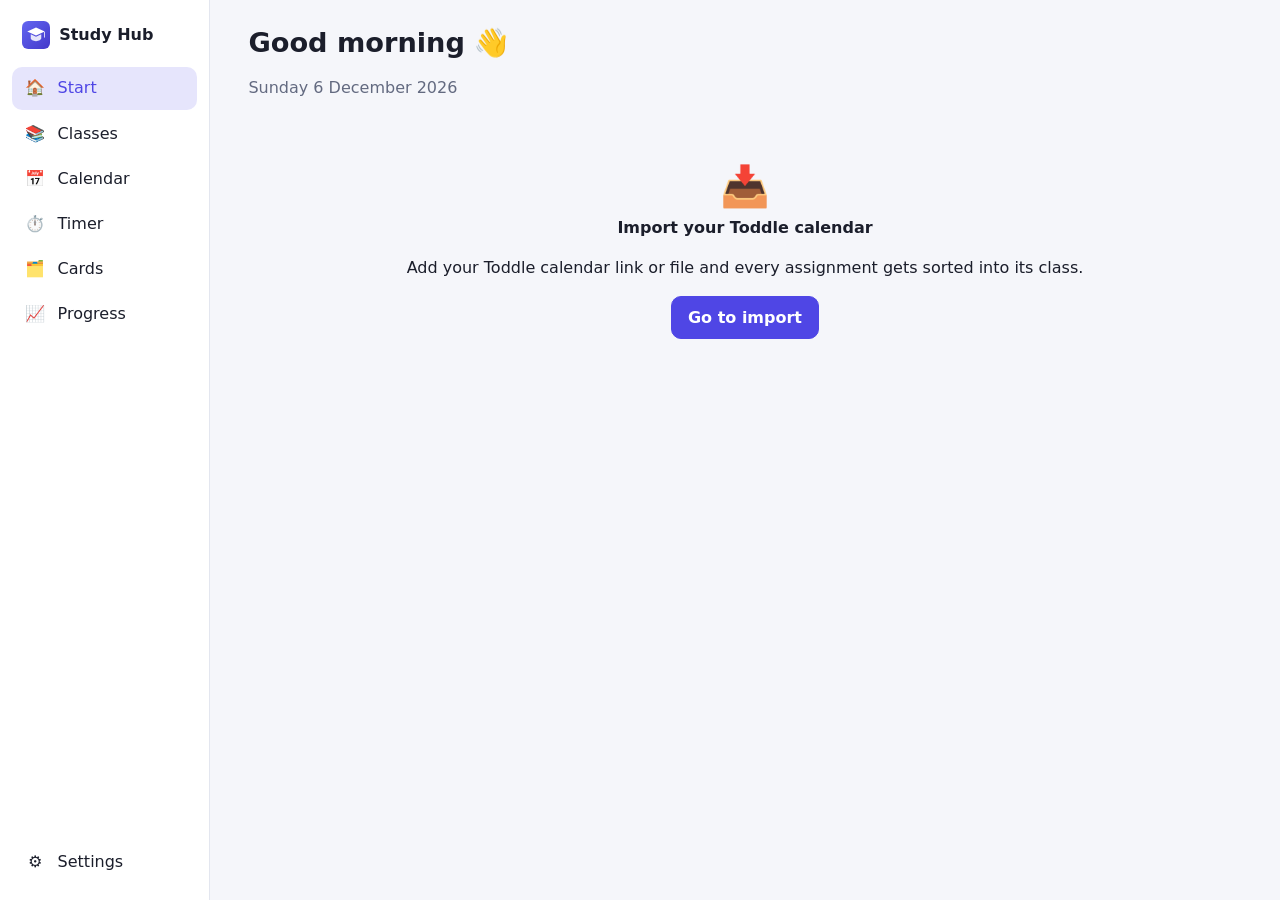
==== study-hub.html @ b8994069 "Show detailed sync errors in Settings with a reachability diagnosis Co-Authored-By: Claude Sonnet 5." ====
<!doctype html>
<html lang="en">
<head>
  <meta charset="utf-8">
  <meta name="viewport" content="width=device-width, initial-scale=1">
  <title>Toddle Study Hub</title>
  <meta name="description" content="Assignments from Toddle sorted by class, plus a timer, flashcards, calendar and progress tracking.">
  <meta name="theme-color" content="#4f46e5">
    <link rel="icon" href="[data-uri]" type="image/svg+xml">
    <style>
:root {
  --bg: #f5f6fa; --card: #ffffff; --text: #1b1e2b; --muted: #636a80; --line: #e3e6ef;
  --accent: #4f46e5; --good: #059669; --bad: #dc2626; --warn: #b45309;
  --shadow: 0 1px 2px rgba(20,24,40,.06), 0 4px 14px rgba(20,24,40,.05);
  --radius: 14px;
}
:root[data-theme="dark"] { --bg: #0f1117; --card: #181b25; --text: #eceef5; --muted: #98a0b8; --line: #2a2f3d; --good: #34d399; --bad: #f87171; --warn: #fbbf24; --shadow: none; }
@media (prefers-color-scheme: dark) {
  :root:not([data-theme="light"]) { --bg: #0f1117; --card: #181b25; --text: #eceef5; --muted: #98a0b8; --line: #2a2f3d; --good: #34d399; --bad: #f87171; --warn: #fbbf24; --shadow: none; }
}
* { box-sizing: border-box; }
html { color-scheme: light dark; }
:root[data-theme="light"] { color-scheme: light; }
:root[data-theme="dark"] { color-scheme: dark; }
body { margin: 0; font: 16px/1.5 system-ui, -apple-system, "Segoe UI", Roboto, sans-serif; background: var(--bg); color: var(--text); display: grid; grid-template-columns: 210px 1fr; min-height: 100vh; }
a { color: var(--accent); }
h1 { font-size: 1.7rem; margin: .2rem 0 .8rem; line-height: 1.2; }
h2 { font-size: 1.1rem; margin: 0 0 .7rem; }
h3 { font-size: 1rem; margin: 0 0 .3rem; }
.muted { color: var(--muted); } .small { font-size: .85rem; } .late { color: var(--bad); } .hidden { visibility: hidden; }
.skip { position: absolute; left: -999px; } .skip:focus { left: 8px; top: 8px; z-index: 99; background: var(--card); padding: .5rem; }

/* nav */
.nav { position: sticky; top: 0; height: 100vh; padding: 1rem .75rem; display: flex; flex-direction: column; gap: 2px; background: var(--card); border-right: 1px solid var(--line); }
.brand { display: flex; align-items: center; gap: .6rem; font-weight: 700; padding: .3rem .6rem 1rem; }
.nav a { display: flex; align-items: center; gap: .7rem; padding: .6rem .75rem; border-radius: 10px; color: var(--text); text-decoration: none; font-weight: 500; }
.nav a i { font-style: normal; width: 1.4rem; text-align: center; }
.nav a:hover { background: var(--bg); }
.nav a.active { background: color-mix(in srgb, var(--accent) 14%, transparent); color: var(--accent); }
.nav a b { margin-left: auto; font: 600 .8rem/1 ui-monospace, monospace; color: var(--accent); }
.nav-end { margin-top: auto; }
main { padding: 1.5rem clamp(1rem, 3vw, 2.5rem) 3rem; max-width: 1150px; width: 100%; outline: none; }

/* layout bits */
.grid { display: grid; gap: 1rem; margin-bottom: 1rem; }
.grid.stats { grid-template-columns: repeat(auto-fit, minmax(150px, 1fr)); }
.grid.two { grid-template-columns: minmax(0, 3fr) minmax(0, 2fr); align-items: start; }
.grid.classes, .grid.decks { grid-template-columns: repeat(auto-fill, minmax(250px, 1fr)); }
.card { background: var(--card); border: 1px solid var(--line); border-radius: var(--radius); padding: 1rem 1.1rem; box-shadow: var(--shadow); margin-bottom: 1rem; }
.grid > .card { margin-bottom: 0; }
.page-head { display: flex; justify-content: space-between; align-items: flex-end; gap: 1rem; flex-wrap: wrap; margin-bottom: .6rem; }
.page-head h1 { margin-bottom: .1rem; }
.sec-head { display: flex; justify-content: space-between; align-items: center; }
.row { display: flex; gap: .5rem; flex-wrap: wrap; align-items: center; } .row.nowrap { flex-wrap: nowrap; } .center { justify-content: center; }
.stat { text-align: left; } .stat-num { font-size: 2rem; font-weight: 700; line-height: 1.1; } .stat-num small { font-size: .9rem; font-weight: 500; color: var(--muted); margin-left: 2px; }
.stat.warn .stat-num { color: var(--bad); }
.hero { margin-bottom: .6rem; }

/* buttons & forms */
.btn { font: inherit; font-weight: 600; padding: .55rem 1rem; border-radius: 10px; border: 1px solid var(--line); background: var(--card); color: var(--text); cursor: pointer; text-decoration: none; display: inline-flex; align-items: center; gap: .4rem; }
.btn:hover:not(:disabled) { border-color: var(--accent); }
.btn:disabled { opacity: .45; cursor: not-allowed; }
.btn.primary { background: var(--accent); border-color: var(--accent); color: #fff; }
.btn.danger { color: var(--bad); }
.btn.small { padding: .3rem .7rem; font-size: .85rem; } .btn.big { font-size: 1.15rem; padding: .8rem 2.2rem; }
:focus-visible { outline: 3px solid color-mix(in srgb, var(--accent) 60%, transparent); outline-offset: 2px; }
input, select, textarea { font: inherit; padding: .5rem .65rem; border-radius: 10px; border: 1px solid var(--line); background: var(--bg); color: var(--text); width: 100%; }
textarea { resize: vertical; }
.field { display: flex; flex-direction: column; gap: .25rem; font-weight: 600; font-size: .9rem; margin-bottom: .8rem; } .field .muted { font-weight: 400; }
.field.grow, .grow { flex: 1 1 200px; } .center-field { max-width: 260px; margin: 1rem auto 0; }
.form-row { display: flex; gap: .8rem; flex-wrap: wrap; align-items: flex-end; } .form-row .field { flex: 1 1 140px; }
.form-card { margin-top: 1rem; }
.check-row { display: flex; gap: .6rem; align-items: center; margin: .4rem 0; } .check-row input { width: auto; }
.swatch { width: 34px; height: 34px; border-radius: 50%; border: 3px solid var(--card); box-shadow: 0 0 0 1px var(--line); cursor: pointer; } .swatch.active { box-shadow: 0 0 0 3px var(--text); }
.note { background: color-mix(in srgb, var(--warn) 12%, transparent); border-left: 4px solid var(--warn); padding: .7rem .9rem; border-radius: 8px; margin: 1rem 0; font-size: .9rem; }
.chip { font: inherit; font-size: .85rem; padding: .3rem .8rem; border-radius: 99px; border: 1px solid var(--line); background: var(--card); color: var(--text); cursor: pointer; } .chip.active { background: var(--accent); border-color: var(--accent); color: #fff; }
.filters { display: flex; gap: .6rem; flex-wrap: wrap; align-items: center; margin: .5rem 0 1rem; } .filters select, .filters input { width: auto; flex: 1 1 140px; max-width: 220px; }
.tabs { display: flex; gap: .3rem; justify-content: center; margin-bottom: 1rem; flex-wrap: wrap; } .tab { font: inherit; border: 0; background: transparent; color: var(--muted); padding: .4rem .9rem; border-radius: 99px; cursor: pointer; font-weight: 600; } .tab.active { background: color-mix(in srgb, var(--accent) 15%, transparent); color: var(--accent); }

/* tasks */
.day-h { margin: 1rem 0 .4rem; font-size: .9rem; color: var(--muted); text-transform: uppercase; letter-spacing: .04em; } .day-h:first-child { margin-top: 0; }
.task { display: flex; gap: .7rem; padding: .6rem .5rem .6rem .7rem; border-left: 4px solid var(--c, var(--line)); border-radius: 4px 10px 10px 4px; background: color-mix(in srgb, var(--c, var(--muted)) 6%, transparent); margin-bottom: .45rem; align-items: flex-start; }
.task.is-done .task-title { text-decoration: line-through; color: var(--muted); }
.task.is-overdue { background: color-mix(in srgb, var(--bad) 8%, transparent); }
.check { flex: none; width: 24px; height: 24px; border-radius: 7px; border: 2px solid var(--muted); background: var(--card); color: #fff; font-weight: 800; cursor: pointer; display: grid; place-items: center; margin-top: 1px; padding: 0; } .check[aria-pressed="true"] { background: var(--good); border-color: var(--good); }
.task-main { flex: 1; min-width: 0; } .task-main summary { cursor: pointer; list-style: none; } .task-main summary::-webkit-details-marker { display: none; }
.task-title { font-weight: 600; overflow-wrap: anywhere; display: block; }
.task-meta { display: flex; gap: .4rem .6rem; flex-wrap: wrap; align-items: center; font-size: .82rem; color: var(--muted); margin-top: .15rem; } .due em { font-style: normal; } .due.late { color: var(--bad); font-weight: 600; }
.task-detail { padding: .6rem 0 .2rem; } .desc { white-space: pre-wrap; overflow-wrap: anywhere; margin: 0 0 .5rem; font-size: .92rem; max-height: 14rem; overflow: auto; }
.badge { font-size: .72rem; font-weight: 700; padding: .1rem .5rem; border-radius: 99px; background: var(--line); color: var(--text); }
.b-summ { background: color-mix(in srgb, var(--bad) 18%, transparent); color: var(--bad); } .b-form { background: color-mix(in srgb, var(--warn) 20%, transparent); color: var(--warn); }
.b-quick { background: color-mix(in srgb, var(--good) 18%, transparent); color: var(--good); } .b-learn { background: color-mix(in srgb, var(--accent) 15%, transparent); color: var(--accent); } .b-home { background: color-mix(in srgb, var(--warn) 15%, transparent); color: var(--warn); }
.class-chip { font-size: .75rem; padding: .05rem .55rem; border-radius: 99px; text-decoration: none; color: var(--text); border: 1px solid var(--c); }
.event-row { align-items: center; border-left-color: var(--muted); } .dot-ev { width: 10px; height: 10px; border-radius: 50%; background: var(--muted); flex: none; margin: 0 7px; }
.mini-row { display: flex; justify-content: space-between; gap: .6rem; padding: .5rem .7rem; border-left: 4px solid var(--c); background: color-mix(in srgb, var(--c) 7%, transparent); border-radius: 4px 10px 10px 4px; margin-bottom: .4rem; text-decoration: none; color: var(--text); } .mini-title { font-weight: 600; overflow-wrap: anywhere; }

/* classes, decks */
.class-card, .deck { text-decoration: none; color: var(--text); border-top: 5px solid var(--c); display: block; transition: transform .1s; } .class-card:hover, .deck:hover { transform: translateY(-2px); }
.cc-top { display: flex; justify-content: space-between; gap: .5rem; align-items: baseline; } .cc-nums { display: flex; gap: .8rem; margin: .4rem 0; font-size: .9rem; }
.class-head { border-left: 6px solid var(--c); padding-left: .8rem; margin-top: .4rem; }
.bar { display: flex; height: 9px; border-radius: 99px; background: var(--line); overflow: hidden; margin: .4rem 0; } .bar span { display: block; height: 100%; }
.deck-foot { display: flex; justify-content: space-between; margin-top: .8rem; font-size: .9rem; } .due-pill { background: var(--accent); color: #fff; border-radius: 99px; padding: 0 .6rem; font-size: .8rem; font-weight: 700; }
.quick { display: grid; grid-template-columns: 1fr 1fr; gap: .6rem; } .quick-btn { display: flex; flex-direction: column; gap: .2rem; align-items: flex-start; font-size: 1.5rem; text-decoration: none; padding: .8rem; border-radius: 12px; background: var(--bg); color: var(--text); border: 1px solid var(--line); } .quick-btn span { font-size: .85rem; font-weight: 600; } .quick-btn:hover { border-color: var(--accent); }
.empty { text-align: center; padding: 2.5rem 1rem; } .empty-icon { font-size: 2.5rem; }

/* calendar */
.cal { display: grid; grid-template-columns: repeat(7, minmax(0, 1fr)); gap: 2px; margin-bottom: 1rem; background: var(--line); border: 1px solid var(--line); border-radius: var(--radius); overflow: hidden; }
.cal-dow { background: var(--card); text-align: center; font-size: .8rem; font-weight: 700; color: var(--muted); padding: .4rem 0; }
.cal-cell { background: var(--card); border: 0; padding: .3rem; min-height: 96px; text-align: left; font: inherit; color: var(--text); cursor: pointer; display: flex; flex-direction: column; gap: 2px; overflow: hidden; }
.cal-cell.other { background: color-mix(in srgb, var(--bg) 70%, var(--card)); color: var(--muted); } .cal-cell:hover { background: color-mix(in srgb, var(--accent) 7%, var(--card)); }
.cal-cell.selected { outline: 2px solid var(--accent); outline-offset: -2px; } .cal-cell.today .cal-num { background: var(--accent); color: #fff; }
.cal-num { font-size: .8rem; font-weight: 700; width: 1.6rem; height: 1.6rem; display: grid; place-items: center; border-radius: 50%; }
.cal-chip { font-size: .7rem; line-height: 1.25; padding: 1px 5px; border-radius: 4px; background: color-mix(in srgb, var(--c) 18%, transparent); border-left: 3px solid var(--c); white-space: nowrap; overflow: hidden; text-overflow: ellipsis; } .cal-chip.is-done { text-decoration: line-through; opacity: .55; }

.cal-chips { display: flex; flex-direction: column; gap: 2px; min-width: 0; }
.cal-more { font-size: .7rem; color: var(--muted); } .cal-title { min-width: 9.5rem; text-align: center; }

/* timer */
.timer-wrap { max-width: 460px; margin: 0 auto 1rem; text-align: center; }
.ring-box { position: relative; width: min(280px, 80vw); margin: .5rem auto 1.2rem; } .ring { width: 100%; display: block; } .ring-bg { fill: none; stroke: var(--line); stroke-width: 12; } .ring-fg { fill: none; stroke: var(--accent); stroke-width: 12; stroke-linecap: round; transition: stroke-dashoffset .25s linear; }
.ring-text { position: absolute; inset: 0; display: grid; place-content: center; } .time-big { font: 700 3.2rem/1 ui-monospace, "SF Mono", Menlo, monospace; }

/* progress */
.prog-row { margin-bottom: .9rem; } .prog-name { display: flex; justify-content: space-between; gap: .5rem; font-weight: 600; } .prog-name a { color: var(--text); text-decoration: none; }
.key { display: inline-block; width: 10px; height: 10px; border-radius: 3px; margin: 0 4px 0 8px; }
.chart { display: flex; gap: 4px; align-items: flex-end; height: 140px; margin: .5rem 0; } .col { flex: 1; height: 100%; display: flex; flex-direction: column; justify-content: flex-end; align-items: center; } .col-bar { width: 100%; background: var(--accent); border-radius: 4px 4px 0 0; min-height: 2px; } .col-lab { font-size: .65rem; color: var(--muted); margin-top: 2px; }

/* flashcards */
.flashcard { display: flex; flex-direction: column; justify-content: center; align-items: center; gap: .6rem; width: 100%; min-height: 280px; padding: 2rem; margin: 1rem 0; border-radius: 20px; border: 2px solid var(--line); background: var(--card); color: var(--text); font: inherit; cursor: pointer; box-shadow: var(--shadow); } .flashcard.flipped { border-color: var(--accent); background: color-mix(in srgb, var(--accent) 6%, var(--card)); }
.fc-label { font-size: .75rem; text-transform: uppercase; letter-spacing: .1em; color: var(--muted); } .fc-text { font-size: clamp(1.3rem, 3.5vw, 2rem); font-weight: 600; text-align: center; overflow-wrap: anywhere; white-space: pre-wrap; }
.study-done { text-align: center; max-width: 480px; margin: 2rem auto; }
.card-list { display: flex; flex-direction: column; gap: .4rem; margin-top: 1rem; } .card-item { display: flex; justify-content: space-between; gap: 1rem; align-items: center; padding: .6rem .9rem; background: var(--card); border: 1px solid var(--line); border-radius: 10px; } .card-item > div:first-child { min-width: 0; overflow-wrap: anywhere; }
.box-pill { font-size: .7rem; color: var(--muted); border: 1px solid var(--line); border-radius: 99px; padding: 0 .5rem; } .footer-row { margin-top: 1.5rem; }

#toast { position: fixed; left: 50%; bottom: 24px; transform: translate(-50%, 20px); background: var(--text); color: var(--bg); padding: .65rem 1.1rem; border-radius: 10px; opacity: 0; pointer-events: none; transition: .2s; z-index: 50; max-width: 90vw; font-size: .9rem; } #toast.show { opacity: 1; transform: translate(-50%, 0); }

@media (max-width: 900px) { .grid.two { grid-template-columns: 1fr; } }
@media (max-width: 760px) {
  body { grid-template-columns: 1fr; padding-bottom: 66px; }
  .nav { position: fixed; inset: auto 0 0 0; height: auto; flex-direction: row; justify-content: space-around; padding: .3rem; border-right: 0; border-top: 1px solid var(--line); z-index: 20; gap: 0; }
  .brand { display: none; } .nav a { flex-direction: column; gap: 0; padding: .3rem .2rem; font-size: .65rem; flex: 1; align-items: center; } .nav a b { margin: 0; position: absolute; transform: translateY(-14px); font-size: .6rem; } .nav-end { margin-top: 0; }
  main { padding-top: 1rem; } h1 { font-size: 1.4rem; }
  .cal-cell { min-height: 58px; } .cal-chip { font-size: 0; padding: 0; width: 8px; height: 8px; border-radius: 50%; border: 0; background: var(--c); display: inline-block; margin-right: 2px; } .cal-chips { flex-direction: row; flex-wrap: wrap; } .cal-more { display: none; }
}
@media (prefers-reduced-motion: reduce) { * { transition: none !important; } }

.note.err { background: color-mix(in srgb, var(--bad) 10%, transparent); border-left-color: var(--bad); }
.note pre { white-space: pre-wrap; word-break: break-all; user-select: text; font: .8rem/1.5 ui-monospace, Menlo, monospace; margin: .5rem 0; }
</style>
</head>
<body>
  <a class="skip" href="#view">Skip to content</a>
  <nav class="nav" aria-label="Main">
    <div class="brand"><img src="[data-uri]" alt="" width="28" height="28"><span>Study Hub</span></div>
    <a href="#/" data-nav="start"><i>🏠</i><span>Start</span></a>
    <a href="#/classes" data-nav="classes"><i>📚</i><span>Classes</span></a>
    <a href="#/calendar" data-nav="calendar"><i>📅</i><span>Calendar</span></a>
    <a href="#/timer" data-nav="timer"><i>⏱️</i><span>Timer</span><b id="nav-timer"></b></a>
    <a href="#/flashcards" data-nav="flashcards"><i>🗂️</i><span>Cards</span></a>
    <a href="#/progress" data-nav="progress"><i>📈</i><span>Progress</span></a>
    <a href="#/settings" data-nav="settings" class="nav-end"><i>⚙️</i><span>Settings</span></a>
  </nav>
  <main id="view" tabindex="-1"></main>
  <div id="toast" role="status" aria-live="polite"></div>
  <noscript><p style="padding:2rem">This app needs JavaScript.</p></noscript>
  <script>
(() => {
'use strict';
// ---- config.js ----
// Address of the shared sync proxy (see README, "Shared sync proxy").
// Leave empty to use file upload only. Must end where the Toddle link gets appended, e.g.
//   'https://script.google.com/macros/s/XXXXXXXX/exec?url='
const DEFAULT_PROXY = 'https://script.google.com/macros/s/AKfycbw8Cgx4hiTiY2vgYgA--EvurgLROal_YpeL3CLSJnyKbczlQihbQZ8QEqcgnTlUs_LZ/exec?url=';

// ---- util.js ----
// Small shared helpers: escaping, local-date math, formatting.

const esc = (s) =>
  String(s ?? '').replace(/[&<>"']/g, (c) => ({ '&': '&amp;', '<': '&lt;', '>': '&gt;', '"': '&quot;', "'": '&#39;' }[c]));

const pad = (n) => String(n).padStart(2, '0');
const ymd = (d) => `${d.getFullYear()}-${pad(d.getMonth() + 1)}-${pad(d.getDate())}`;
const today = () => ymd(new Date());
const parseYmd = (s) => new Date(s + 'T12:00:00');

function addDays(s, n) {
  const d = parseYmd(s);
  d.setDate(d.getDate() + n);
  return ymd(d);
}

const diffDays = (a, b) => Math.round((parseYmd(a) - parseYmd(b)) / 864e5);

function fmtDate(s, opts) {
  return parseYmd(s).toLocaleDateString('en-GB', opts || { weekday: 'short', day: 'numeric', month: 'short' });
}

function fmtTime(t, h24) {
  if (!t) return '';
  if (h24) return t;
  const [h, m] = t.split(':').map(Number);
  return `${h % 12 || 12}:${pad(m)} ${h < 12 ? 'am' : 'pm'}`;
}

function relDay(s) {
  const d = diffDays(s, today());
  if (d === 0) return 'Today';
  if (d === 1) return 'Tomorrow';
  if (d === -1) return 'Yesterday';
  if (d > 1) return `in ${d} days`;
  return `${-d} days ago`;
}

function linkify(text) {
  return esc(text).replace(
    /https?:\/\/[^\s<]+[^\s<.,;:!?)]/g,
    (u) => `<a href="${u}" target="_blank" rel="noopener noreferrer">${u}</a>`
  );
}

const uid = () => Math.random().toString(36).slice(2, 10);

function download(filename, text, type = 'application/json') {
  const a = document.createElement('a');
  a.href = URL.createObjectURL(new Blob([text], { type }));
  a.download = filename;
  document.body.append(a);
  a.click();
  a.remove();
  setTimeout(() => URL.revokeObjectURL(a.href), 1000);
}

// ---- ics.js ----
// Parses a Toddle calendar feed (.ics) into plain assignment objects.

const FIELD_RE = /^(Task Type|Classes|Description|Created By|View Task|Event Type|Location): ?(.*)$/;

function unfold(text) {
  return text.replace(/\r\n/g, '\n').replace(/\n[ \t]/g, '');
}

// RFC 5545 text unescape, plus cleanup for Toddle's double-escaped quotes/newlines.
function unescapeText(s) {
  let out = '';
  for (let i = 0; i < s.length; i++) {
    const c = s[i];
    if (c === '\\' && i + 1 < s.length) {
      const n = s[++i];
      out += n === 'n' || n === 'N' ? '\n' : n;
    } else {
      out += c;
    }
  }
  return out;
}

function cleanTitle(s) {
  return unescapeText(s)
    .replace(/\\"/g, '"')
    .replace(/\\n/g, ' ')
    .replace(/\\+$/, '')
    .replace(/\s+/g, ' ')
    .trim();
}

function parseDate(value, params) {
  const m = value.match(/^(\d{4})(\d{2})(\d{2})(?:T(\d{2})(\d{2})(\d{2})?)?/);
  if (!m) return null;
  const allDay = /VALUE=DATE(?!-)/.test(params) || m[4] === undefined;
  return {
    date: `${m[1]}-${m[2]}-${m[3]}`,
    time: allDay ? null : `${m[4]}:${m[5]}`,
    allDay,
  };
}

function addDays(dateStr, n) {
  const d = new Date(dateStr + 'T12:00:00');
  d.setDate(d.getDate() + n);
  const p = (x) => String(x).padStart(2, '0');
  return `${d.getFullYear()}-${p(d.getMonth() + 1)}-${p(d.getDate())}`;
}

function splitClasses(raw) {
  if (!raw) return [];
  return raw.split(/(?<=\))\s*,\s*/).map((s) => s.trim()).filter(Boolean);
}

function parseFields(description) {
  const fields = {};
  let key = null;
  for (const line of unescapeText(description).split('\n')) {
    const m = line.match(FIELD_RE);
    if (m) {
      key = m[1];
      fields[key] = m[2];
    } else if (key && line.trim()) {
      fields[key] += '\n' + line;
    }
  }
  for (const k of Object.keys(fields)) fields[k] = fields[k].trim();
  return fields;
}

function parseIcs(text) {
  const lines = unfold(text).split('\n');
  const events = [];
  let cur = null;
  for (const line of lines) {
    if (line === 'BEGIN:VEVENT') { cur = {}; continue; }
    if (line === 'END:VEVENT') { if (cur) events.push(cur); cur = null; continue; }
    if (!cur) continue;
    const idx = line.indexOf(':');
    if (idx < 0) continue;
    const head = line.slice(0, idx);
    const [name, ...rest] = head.split(';');
    cur[name] = { value: line.slice(idx + 1), params: rest.join(';') };
  }

  const out = [];
  for (const e of events) {
    if (!e.UID || !e.DTSTART) continue;
    const start = parseDate(e.DTSTART.value, e.DTSTART.params);
    if (!start) continue;
    const end = e.DTEND ? parseDate(e.DTEND.value, e.DTEND.params) : null;
    const fields = parseFields(e.DESCRIPTION ? e.DESCRIPTION.value : '');
    const title = cleanTitle(e.SUMMARY ? e.SUMMARY.value : '(untitled)');
    const classes = splitClasses(fields.Classes);
    const isTask = Boolean(fields['Task Type']);
    // All-day DTEND is exclusive, so the last day is one before it.
    let endDate = end ? end.date : start.date;
    if (start.allDay && end && end.date > start.date) endDate = addDays(end.date, -1);
    out.push({
      uid: e.UID.value,
      title,
      date: start.date,
      time: start.time,
      endDate,
      endTime: end && !end.allDay ? end.time : null,
      allDay: start.allDay,
      kind: isTask ? 'task' : 'event',
      type: fields['Task Type'] || fields['Event Type'] || 'Event',
      classes,
      description: fields.Description || '',
      createdBy: fields['Created By'] || '',
      link: fields['View Task'] || '',
      location: e.LOCATION ? unescapeText(e.LOCATION.value) : fields.Location || '',
    });
  }
  out.sort((a, b) => (a.date + (a.time || '')).localeCompare(b.date + (b.time || '')));
  return out;
}

// ---- store.js ----
// App state, persisted in localStorage. Nothing leaves the browser.

const KEY = 'toddle-study-hub:v1';

const defaults = () => ({
  settings: {
    name: '',
    theme: 'auto',
    accent: '#4f46e5',
    time24: true,
    weekStart: 1,
    hideClosures: false,
    focusMin: 25,
    shortMin: 5,
    longMin: 15,
    longEvery: 4,
    sound: true,
    notify: false,
    proxy: '',
  },
  feedUrl: '',
  events: [],
  lastSync: null,
  pastPrompted: false,
  done: {}, // uid -> date completed
  decks: [],
  sessions: [], // { date, minutes, cls }
  reviews: {}, // date -> flashcards reviewed
});

function load() {
  const base = defaults();
  try {
    const raw = JSON.parse(localStorage.getItem(KEY) || 'null');
    if (raw) return { ...base, ...raw, settings: { ...base.settings, ...(raw.settings || {}) } };
  } catch (e) {
    console.warn('Could not read saved data', e);
  }
  return base;
}

const state = load();

function save() {
  try {
    localStorage.setItem(KEY, JSON.stringify(state));
  } catch (e) {
    console.warn('Could not save data', e);
  }
}

function resetAll() {
  Object.keys(state).forEach((k) => delete state[k]);
  Object.assign(state, defaults());
  save();
}

function replaceWith(data) {
  const base = defaults();
  Object.keys(state).forEach((k) => delete state[k]);
  Object.assign(state, base, data, { settings: { ...base.settings, ...(data.settings || {}) } });
  save();
}

// ---- Derived data ----
const classNames = () =>
  [...new Set(state.events.flatMap((e) => e.classes))].sort((a, b) => a.localeCompare(b));

const tasks = () => state.events.filter((e) => e.kind === 'task');
const tasksFor = (cls) => tasks().filter((e) => e.classes.includes(cls));
const isDone = (uid) => Boolean(state.done[uid]);

// `mark` is the completion date; bulk actions pass 'bulk' so they don't count toward the streak.
function toggleDone(uid, mark = today()) {
  if (state.done[uid]) delete state.done[uid];
  else state.done[uid] = mark;
  save();
}

const PALETTE = ['#6366f1', '#ec4899', '#f59e0b', '#10b981', '#06b6d4', '#a16207', '#8b5cf6', '#84cc16', '#f97316', '#14b8a6', '#0ea5e9', '#d946ef'];

function classColor(name) {
  const i = classNames().indexOf(name);
  return i < 0 ? '#94a3b8' : PALETTE[i % PALETTE.length];
}

function classInfo(full) {
  const m = full.match(/^(.*?)\s*\(([^)]*)\)\s*$/);
  return { full, name: (m ? m[1] : full).replace(/^MYP\s+/, ''), code: m ? m[2] : '', color: classColor(full) };
}

function classStats(cls) {
  const t = today();
  const list = tasksFor(cls);
  const done = list.filter((e) => isDone(e.uid));
  const open = list.filter((e) => !isDone(e.uid));
  const overdue = open.filter((e) => e.date < t);
  const upcoming = open.filter((e) => e.date >= t);
  return { total: list.length, done: done.length, open: open.length, overdue: overdue.length, upcoming: upcoming.length, next: upcoming[0] || null };
}

function studyMinutesOn(date) {
  return state.sessions.filter((s) => s.date === date).reduce((a, s) => a + s.minutes, 0);
}

// ---- ui.js ----
// Shared UI plumbing: action registry, re-render hook, toasts.

const actions = {}; // data-action="name" (click)
const changes = {}; // data-change="name" (change)
const inputs = {}; // data-input="name" (input)

let renderFn = () => {};
const setRender = (f) => (renderFn = f);
const rerender = () => renderFn();

let toastTimer;
function toast(msg) {
  const el = document.getElementById('toast');
  if (!el) return;
  el.textContent = msg;
  el.classList.add('show');
  clearTimeout(toastTimer);
  toastTimer = setTimeout(() => el.classList.remove('show'), 3200);
}

// ---- sync.js ----
// Getting Toddle data into the app: from the feed link (via optional proxy) or an uploaded .ics file.




const getProxy = () => state.settings.proxy.trim() || DEFAULT_PROXY;

// Latest sync problem, shown in Settings so it can be read and copied.
const syncStatus = { error: null };

const safeUrl = (u) => {
  try {
    const x = new URL(u);
    return x.origin + x.pathname; // never show the query string: it holds the private key
  } catch (e) {
    return '(invalid address)';
  }
};

// Browsers hide why a request failed. A no-cors request tells "server answered but was refused" from "never got there".
async function diagnose(target) {
  const lines = [
    `Page: ${location.protocol === 'file:' ? 'local file (file://)' : location.origin}`,
    `Online: ${navigator.onLine}`,
    `Requested: ${safeUrl(target)} (query hidden)`,
  ];
  try {
    await fetch(target, { mode: 'no-cors', cache: 'no-store' });
    lines.push('Reachability test: OK. The server answered, but the browser refused to give the answer to this page (a CORS or redirect problem).');
  } catch (e) {
    lines.push(`Reachability test: FAILED (${e.name}: ${e.message}). The request never got an answer: blocked by an extension, a network filter or firewall, or no internet.`);
  }
  return lines.join('\n');
}

function fail(message, details) {
  const err = new Error(message);
  err.details = details;
  return err;
}

async function syncFromFeed() {
  // Calendar apps hand out webcal:// links; browsers can only fetch https://.
  const url = state.feedUrl.trim().replace(/^webcals?:\/\//i, 'https://');
  if (!state.feedUrl.trim()) throw new Error('Paste your Toddle calendar link in Settings first.');
  const proxy = getProxy();
  const target = proxy ? proxy + encodeURIComponent(url) : url;
  let res;
  try {
    res = await fetch(target, { cache: 'no-store' });
  } catch (e) {
    throw fail(
      proxy
        ? 'The sync service could not be reached.'
        : 'Toddle only allows its own website to download this feed, so the browser blocked it. Upload the .ics file instead, or set up a proxy (see the README).',
      `Browser error: ${e.name}: ${e.message}\n${await diagnose(target)}\nFor the exact reason press F12, open Console and look for the red line after pressing Sync.`
    );
  }
  const text = await res.text();
  const snippet = text.slice(0, 200).replace(/\s+/g, ' ');
  if (!res.ok) throw fail(`The server answered with an error (${res.status}).`, `Status: ${res.status} ${res.statusText}\nRequested: ${safeUrl(target)} (query hidden)\nStart of reply: ${snippet}`);
  if (!text.includes('BEGIN:VCALENDAR')) {
    throw fail('Toddle did not send a calendar back. Check that the link is complete and has not expired.', `Requested: ${safeUrl(target)} (query hidden)\nStart of reply: ${snippet}`);
  }
  return importText(text);
}

function importText(text) {
  if (!text.includes('BEGIN:VCALENDAR')) throw new Error('That does not look like a calendar (.ics) file.');
  const events = parseIcs(text);
  if (!events.length) throw new Error('No events found in that calendar.');
  state.events = events;
  state.lastSync = Date.now();
  save();
  return events.length;
}

// One-time offer so a fresh import doesn't show weeks of old work as overdue.
function offerMarkPastDone() {
  if (state.pastPrompted) return;
  state.pastPrompted = true;
  const t = today();
  const past = tasks().filter((e) => e.date < t && !state.done[e.uid]);
  save();
  if (!past.length) return;
  if (confirm(`Mark the ${past.length} assignments that are already past their due date as done?\n\nYou can still untick any of them later.`)) {
    past.forEach((e) => toggleDone(e.uid, 'bulk'));
  }
}

// ---- components.js ----
// Reusable HTML fragments.


const isHomework = (e) => /^🏠/.test(e.title) || /\b(home ?learning|homework|HML)\b/i.test(e.title);

function typeBadge(e) {
  if (e.kind !== 'task') return `<span class="badge b-event">${esc(e.type)}</span>`;
  const map = {
    'Summative Assessment': ['b-summ', 'Summative'],
    'Formative Assessment': ['b-form', 'Formative'],
    'Quick Task': ['b-quick', 'Quick task'],
    'Learning Experience': ['b-learn', 'Learning'],
  };
  const [cls, label] = map[e.type] || ['b-learn', e.type];
  return `<span class="badge ${cls}">${esc(label)}</span>${isHomework(e) ? '<span class="badge b-home">Homework</span>' : ''}`;
}

function dueText(e) {
  const when = e.allDay ? '' : ' · ' + fmtTime(e.time, state.settings.time24);
  const range = e.endDate !== e.date ? ` – ${fmtDate(e.endDate)}` : '';
  return `${fmtDate(e.date)}${range}${when}`;
}

function classChip(full) {
  const c = classInfo(full);
  return `<a class="class-chip" href="#/class/${encodeURIComponent(full)}" style="--c:${c.color}">${esc(c.name)}</a>`;
}

function taskRow(e, { showClass = true } = {}) {
  const done = isDone(e.uid);
  const overdue = !done && e.date < today();
  const color = classColor(e.classes[0]);
  const rel = done ? 'Done' : relDay(e.date);
  return `
  <div class="task ${done ? 'is-done' : ''} ${overdue ? 'is-overdue' : ''}" style="--c:${color}">
    <button class="check" data-action="toggle" data-uid="${esc(e.uid)}" aria-pressed="${done}" aria-label="${done ? 'Mark as not done' : 'Mark as done'}">${done ? '✓' : ''}</button>
    <details class="task-main" data-keep="${esc(e.uid)}">
      <summary>
        <span class="task-title">${esc(e.title)}</span>
        <span class="task-meta">
          ${typeBadge(e)}
          <span class="due ${overdue ? 'late' : ''}">${esc(dueText(e))} <em>(${esc(rel)})</em></span>
          ${showClass ? e.classes.map(classChip).join('') : ''}
        </span>
      </summary>
      <div class="task-detail">
        ${e.description ? `<p class="desc">${linkify(e.description)}</p>` : '<p class="muted">No description.</p>'}
        <p class="muted small">${e.createdBy ? 'By ' + esc(e.createdBy) : ''}</p>
        ${e.link ? `<a class="btn small" href="${esc(e.link)}" target="_blank" rel="noopener noreferrer">Open in Toddle ↗</a>` : ''}
      </div>
    </details>
  </div>`;
}

function eventRow(e) {
  return `
  <div class="task event-row">
    <span class="dot-ev"></span>
    <div class="task-main"><div class="task-title">${esc(e.title)}</div>
      <div class="task-meta">${typeBadge(e)} <span class="due">${esc(dueText(e))}</span>${e.location ? ` <span class="muted">📍 ${esc(e.location)}</span>` : ''}</div>
    </div>
  </div>`;
}

const emptyState = (icon, title, text, action = '') =>
  `<div class="empty"><div class="empty-icon">${icon}</div><h3>${esc(title)}</h3><p>${text}</p>${action}</div>`;

const bar = (parts) =>
  `<div class="bar">${parts.filter((p) => p.v > 0).map((p) => `<span style="width:${p.v}%;background:${p.c}" title="${esc(p.t || '')}"></span>`).join('')}</div>`;

// ---- timer.js ----
// Focus timer (Pomodoro). Lives at module level so it keeps running while you browse other pages.



const MODES = { focus: 'Focus', short: 'Short break', long: 'Long break' };
const timer = { mode: 'focus', running: false, endsAt: 0, remaining: 0, cls: '', cycles: 0 };
let tick = null;

const total = (mode = timer.mode) =>
  60 * (mode === 'focus' ? state.settings.focusMin : mode === 'short' ? state.settings.shortMin : state.settings.longMin);

timer.remaining = total();

function syncDurations() {
  if (!timer.running) timer.remaining = total();
}

const fmt = (s) => `${pad(Math.floor(s / 60))}:${pad(s % 60)}`;

function beep() {
  if (!state.settings.sound) return;
  try {
    const ctx = new (window.AudioContext || window.webkitAudioContext)();
    [0, 0.25, 0.5].forEach((t) => {
      const o = ctx.createOscillator();
      const g = ctx.createGain();
      o.frequency.value = 880;
      g.gain.setValueAtTime(0.2, ctx.currentTime + t);
      g.gain.exponentialRampToValueAtTime(0.001, ctx.currentTime + t + 0.2);
      o.connect(g).connect(ctx.destination);
      o.start(ctx.currentTime + t);
      o.stop(ctx.currentTime + t + 0.22);
    });
  } catch (e) { /* audio not available */ }
}

function updateTimerUI() {
  const label = fmt(timer.remaining);
  const disp = document.getElementById('timer-display');
  if (disp) disp.textContent = label;
  const ring = document.getElementById('timer-ring');
  if (ring) {
    const r = 108;
    const c = 2 * Math.PI * r;
    ring.style.strokeDasharray = c;
    ring.style.strokeDashoffset = c * (1 - timer.remaining / total());
  }
  const nav = document.getElementById('nav-timer');
  if (nav) nav.textContent = timer.running ? label : '';
  document.title = timer.running ? `${label} · ${MODES[timer.mode]}` : 'Toddle Study Hub';
}

function stopTicking() {
  clearInterval(tick);
  tick = null;
  timer.running = false;
}

function onTick() {
  timer.remaining = Math.max(0, Math.ceil((timer.endsAt - Date.now()) / 1000));
  updateTimerUI();
  if (timer.remaining <= 0) complete();
}

function complete() {
  stopTicking();
  beep();
  const was = timer.mode;
  if (was === 'focus') {
    state.sessions.push({ date: today(), minutes: state.settings.focusMin, cls: timer.cls });
    save();
    timer.cycles++;
    toast(`Focus session done — ${state.settings.focusMin} min logged 🎉`);
  } else {
    toast('Break over. Ready for another round?');
  }
  if (state.settings.notify && 'Notification' in window && Notification.permission === 'granted') {
    new Notification(was === 'focus' ? 'Focus session complete' : 'Break is over');
  }
  setMode(was === 'focus' ? (timer.cycles % state.settings.longEvery === 0 ? 'long' : 'short') : 'focus');
}

function setMode(mode) {
  stopTicking();
  timer.mode = mode;
  timer.remaining = total();
  updateTimerUI();
  rerender();
}

actions['timer-toggle'] = () => {
  if (timer.running) {
    timer.remaining = Math.max(0, Math.ceil((timer.endsAt - Date.now()) / 1000));
    stopTicking();
  } else {
    timer.running = true;
    timer.endsAt = Date.now() + timer.remaining * 1000;
    tick = setInterval(onTick, 250);
    if (state.settings.notify && 'Notification' in window && Notification.permission === 'default') Notification.requestPermission();
  }
  updateTimerUI();
  rerender();
};
actions['timer-reset'] = () => setMode(timer.mode);
actions['timer-mode'] = (el) => setMode(el.dataset.mode);
actions['timer-skip'] = () => setMode(timer.mode === 'focus' ? 'short' : 'focus');
changes['timer-class'] = (el) => {
  timer.cls = el.value;
};

function timerPage() {
  const t = today();
  const todays = state.sessions.filter((s) => s.date === t);
  const opts = classNames()
    .map((c) => `<option value="${esc(c)}" ${timer.cls === c ? 'selected' : ''}>${esc(classInfo(c).name)}</option>`)
    .join('');
  return `
  <h1>Focus timer</h1>
  <div class="timer-wrap card">
    <div class="tabs" role="tablist">
      ${Object.entries(MODES).map(([k, v]) => `<button class="tab ${timer.mode === k ? 'active' : ''}" data-action="timer-mode" data-mode="${k}" role="tab">${v}</button>`).join('')}
    </div>
    <div class="ring-box">
      <svg viewBox="0 0 240 240" class="ring" aria-hidden="true">
        <circle cx="120" cy="120" r="108" class="ring-bg"/>
        <circle id="timer-ring" cx="120" cy="120" r="108" class="ring-fg" transform="rotate(-90 120 120)"/>
      </svg>
      <div class="ring-text"><div id="timer-display" class="time-big">${fmt(timer.remaining)}</div><div class="muted">${MODES[timer.mode]}</div></div>
    </div>
    <div class="row center">
      <button class="btn primary big" data-action="timer-toggle">${timer.running ? 'Pause' : timer.remaining < total() ? 'Resume' : 'Start'}</button>
      <button class="btn" data-action="timer-reset">Reset</button>
      <button class="btn" data-action="timer-skip">Skip</button>
    </div>
    <label class="field center-field">Studying for
      <select data-change="timer-class"><option value="">General</option>${opts}</select>
    </label>
  </div>
  <div class="grid stats">
    <div class="card stat"><div class="stat-num">${todays.length}</div><div class="muted">sessions today</div></div>
    <div class="card stat"><div class="stat-num">${studyMinutesOn(t)}</div><div class="muted">minutes today</div></div>
    <div class="card stat"><div class="stat-num">${timer.cycles}</div><div class="muted">in this sitting</div></div>
  </div>
  <p class="muted small">Only finished focus sessions are logged. Durations and sound are in <a href="#/settings">Settings</a>. Keep this tab open while the timer runs.</p>`;
}

function timerMounted() {
  updateTimerUI();
}

// ---- cards.js ----
// Flashcard maker with simple spaced repetition (Leitner boxes).




const INTERVALS = [0, 1, 3, 7, 14, 30, 60];
let study = null; // { deckId, queue, flipped, total, seen, again, finished }

const deckById = (id) => state.decks.find((d) => d.id === id);
const dueCards = (d) => d.cards.filter((c) => c.due <= today());

function parseBulk(text) {
  return text
    .split('\n')
    .map((l) => l.trim())
    .filter(Boolean)
    .map((l) => {
      let parts = l.split('\t');
      if (parts.length < 2) parts = l.split(/\s*(?:;|::)\s*/);
      if (parts.length < 2) return null;
      return { front: parts[0].trim(), back: parts.slice(1).join(' ').trim() };
    })
    .filter((c) => c && c.front && c.back);
}

const newCard = (front, back) => ({ id: uid(), front, back, box: 0, due: today() });

// ---- Actions ----
actions['deck-create'] = () => {
  const name = document.getElementById('deck-name').value.trim();
  if (!name) return toast('Give the deck a name first.');
  const cls = document.getElementById('deck-class').value;
  const cards = parseBulk(document.getElementById('deck-bulk').value).map((c) => newCard(c.front, c.back));
  const deck = { id: uid(), name, cls, cards, created: today() };
  state.decks.unshift(deck);
  save();
  location.hash = `#/flashcards/${deck.id}`;
};
actions['deck-delete'] = (el) => {
  const d = deckById(el.dataset.id);
  if (d && confirm(`Delete "${d.name}" and its ${d.cards.length} cards?`)) {
    state.decks = state.decks.filter((x) => x.id !== d.id);
    save();
    study = null;
    location.hash = '#/flashcards';
  }
};
actions['card-add'] = (el) => {
  const d = deckById(el.dataset.id);
  const f = document.getElementById('card-front');
  const b = document.getElementById('card-back');
  if (!f.value.trim() || !b.value.trim()) return toast('Both sides need some text.');
  d.cards.push(newCard(f.value.trim(), b.value.trim()));
  save();
  rerender();
  document.getElementById('card-front').focus();
};
actions['card-bulk'] = (el) => {
  const d = deckById(el.dataset.id);
  const cards = parseBulk(document.getElementById('bulk-text').value);
  if (!cards.length) return toast('No cards found. Use one per line: term ; definition');
  cards.forEach((c) => d.cards.push(newCard(c.front, c.back)));
  save();
  toast(`Added ${cards.length} cards`);
  rerender();
};
actions['card-delete'] = (el) => {
  const d = deckById(el.dataset.id);
  d.cards = d.cards.filter((c) => c.id !== el.dataset.card);
  save();
  rerender();
};
actions['card-edit'] = (el) => {
  const d = deckById(el.dataset.id);
  const c = d.cards.find((x) => x.id === el.dataset.card);
  const front = prompt('Front', c.front);
  if (front === null) return;
  const back = prompt('Back', c.back);
  if (back === null) return;
  if (front.trim() && back.trim()) {
    c.front = front.trim();
    c.back = back.trim();
    save();
    rerender();
  }
};
actions['deck-export'] = (el) => {
  const d = deckById(el.dataset.id);
  download(`${d.name.replace(/[^\w-]+/g, '_')}.json`, JSON.stringify({ name: d.name, cards: d.cards.map(({ front, back }) => ({ front, back })) }, null, 2));
};
changes['deck-import'] = async (el) => {
  const file = el.files[0];
  if (!file) return;
  try {
    const data = JSON.parse(await file.text());
    const cards = (data.cards || []).filter((c) => c.front && c.back).map((c) => newCard(String(c.front), String(c.back)));
    if (!cards.length) throw new Error('empty');
    state.decks.unshift({ id: uid(), name: data.name || file.name.replace(/\.json$/, ''), cls: '', cards, created: today() });
    save();
    toast(`Imported ${cards.length} cards`);
    rerender();
  } catch (e) {
    toast('That file is not a deck exported from this app.');
  }
  el.value = '';
};

actions['study-start'] = (el) => {
  const d = deckById(el.dataset.id);
  let cards = el.dataset.mode === 'all' ? [...d.cards] : dueCards(d);
  if (el.dataset.shuffle !== 'no') cards.sort(() => Math.random() - 0.5);
  if (!cards.length) return toast('Nothing to study yet.');
  study = { deckId: d.id, queue: cards.map((c) => c.id), flipped: false, total: cards.length, seen: 0, again: 0, finished: false };
  rerender();
};
actions['study-flip'] = () => {
  if (study && !study.finished) {
    study.flipped = !study.flipped;
    rerender();
  }
};
actions['study-quit'] = () => {
  study = null;
  rerender();
};
actions['study-rate'] = (el) => rate(el.dataset.rating);

function rate(rating) {
  if (!study || study.finished || !study.flipped) return;
  const d = deckById(study.deckId);
  const id = study.queue.shift();
  const c = d.cards.find((x) => x.id === id);
  if (c) {
    c.box = rating === 'again' ? 0 : Math.min(INTERVALS.length - 1, c.box + (rating === 'easy' ? 2 : 1));
    c.due = addDays(today(), INTERVALS[c.box]);
    if (rating === 'again') {
      study.queue.push(id);
      study.again++;
    }
  }
  study.seen++;
  state.reviews[today()] = (state.reviews[today()] || 0) + 1;
  save();
  study.flipped = false;
  if (!study.queue.length) study.finished = true;
  rerender();
}

// Keyboard shortcuts while studying
document.addEventListener('keydown', (e) => {
  if (!study || /^(INPUT|TEXTAREA|SELECT)$/.test(e.target.tagName)) return;
  if (e.key === ' ' || e.key === 'Enter') {
    e.preventDefault();
    actions['study-flip']();
  } else if (study.flipped && ['1', '2', '3'].includes(e.key)) rate(['again', 'good', 'easy'][e.key - 1]);
});

// ---- Views ----
function cardsPage(deckId) {
  if (deckId) return deckPage(deckById(deckId));
  const opts = classNames().map((c) => `<option value="${esc(c)}">${esc(classInfo(c).name)}</option>`).join('');
  const list = state.decks.length
    ? `<div class="grid decks">${state.decks.map((d) => {
        const due = dueCards(d).length;
        return `<a class="card deck" href="#/flashcards/${d.id}" style="--c:${d.cls ? classInfo(d.cls).color : 'var(--accent)'}">
          <h3>${esc(d.name)}</h3>
          <div class="muted">${d.cls ? esc(classInfo(d.cls).name) : 'No class'}</div>
          <div class="deck-foot"><span>${d.cards.length} cards</span><span class="${due ? 'due-pill' : 'muted'}">${due ? due + ' due' : 'all caught up'}</span></div>
        </a>`;
      }).join('')}</div>`
    : emptyState('🗂️', 'No decks yet', 'Make your first deck below. Paste a list of terms and definitions to fill it in one go.');
  return `
  <div class="page-head"><h1>Flashcards</h1>
    <label class="btn small">Import deck<input type="file" accept=".json,application/json" data-change="deck-import" hidden></label></div>
  ${list}
  <div class="card form-card">
    <h2>New deck</h2>
    <div class="form-row">
      <label class="field grow">Name<input id="deck-name" type="text" maxlength="60" placeholder="e.g. Cell organelles"></label>
      <label class="field">Class<select id="deck-class"><option value="">None</option>${opts}</select></label>
    </div>
    <label class="field">Cards <span class="muted">(optional, one per line: term ; definition)</span>
      <textarea id="deck-bulk" rows="5" placeholder="mitochondria ; makes ATP&#10;nucleus ; contains DNA"></textarea></label>
    <button class="btn primary" data-action="deck-create">Create deck</button>
  </div>`;
}

function deckPage(d) {
  if (!d) return emptyState('🤔', 'Deck not found', '<a href="#/flashcards">Back to flashcards</a>');
  if (study && study.deckId === d.id) return studyView(d);
  const due = dueCards(d).length;
  const head = `
  <div class="page-head"><div><a class="muted small" href="#/flashcards">← All decks</a><h1>${esc(d.name)}</h1>
    <div class="muted">${d.cls ? esc(classInfo(d.cls).name) + ' · ' : ''}${d.cards.length} cards · ${due} due</div></div>
    <div class="row">
      <button class="btn primary" data-action="study-start" data-id="${d.id}" data-mode="due" ${due ? '' : 'disabled'}>Study due (${due})</button>
      <button class="btn" data-action="study-start" data-id="${d.id}" data-mode="all" ${d.cards.length ? '' : 'disabled'}>Study all</button>
    </div></div>`;
  const cardsList = d.cards.length
    ? `<div class="card-list">${d.cards.map((c) => `
        <div class="card-item"><div><strong>${esc(c.front)}</strong><div class="muted">${esc(c.back)}</div></div>
        <div class="row"><span class="box-pill" title="Box ${c.box}">Lv ${c.box}</span>
        <button class="btn small" data-action="card-edit" data-id="${d.id}" data-card="${c.id}">Edit</button>
        <button class="btn small danger" data-action="card-delete" data-id="${d.id}" data-card="${c.id}" aria-label="Delete card">✕</button></div></div>`).join('')}</div>`
    : emptyState('✏️', 'No cards yet', 'Add one below, or paste a whole list.');
  return `${head}
  <div class="card form-card">
    <h2>Add cards</h2>
    <div class="form-row">
      <label class="field grow">Front<input id="card-front" type="text" maxlength="200"></label>
      <label class="field grow">Back<input id="card-back" type="text" maxlength="400"></label>
      <button class="btn primary" data-action="card-add" data-id="${d.id}">Add</button>
    </div>
    <details><summary class="muted">Paste many at once</summary>
      <textarea id="bulk-text" rows="5" placeholder="term ; definition (one per line)"></textarea>
      <button class="btn" data-action="card-bulk" data-id="${d.id}">Add pasted cards</button></details>
  </div>
  ${cardsList}
  <div class="row footer-row">
    <button class="btn small" data-action="deck-export" data-id="${d.id}">Export deck</button>
    <button class="btn small danger" data-action="deck-delete" data-id="${d.id}">Delete deck</button>
  </div>`;
}

function studyView(d) {
  if (study.finished) {
    return `<div class="card study-done">
      <div class="empty-icon">🎉</div><h2>Session complete</h2>
      <p>${study.total} cards reviewed${study.again ? `, ${study.again} needed another go` : ' — no misses'}.</p>
      <div class="row center"><button class="btn primary" data-action="study-quit">Back to deck</button></div></div>`;
  }
  const c = d.cards.find((x) => x.id === study.queue[0]);
  const done = study.total - new Set(study.queue).size;
  return `
  <div class="page-head"><h1>${esc(d.name)}</h1><button class="btn small" data-action="study-quit">Exit</button></div>
  <div class="bar"><span style="width:${(100 * done) / study.total}%;background:var(--accent)"></span></div>
  <p class="muted small">${study.queue.length} left · Space flips · 1 Again · 2 Good · 3 Easy</p>
  <button class="flashcard ${study.flipped ? 'flipped' : ''}" data-action="study-flip" aria-label="Flip card">
    <span class="fc-label">${study.flipped ? 'Back' : 'Front'}</span>
    <span class="fc-text">${esc(study.flipped ? c.back : c.front)}</span>
  </button>
  <div class="row center rate-row ${study.flipped ? '' : 'hidden'}">
    <button class="btn danger" data-action="study-rate" data-rating="again">Again</button>
    <button class="btn" data-action="study-rate" data-rating="good">Good</button>
    <button class="btn primary" data-action="study-rate" data-rating="easy">Easy</button>
  </div>`;
}

const dueCardCount = () => state.decks.reduce((a, d) => a + dueCards(d).length, 0);

// ---- pages.js ----
// Page views: Start, Classes, Class, Calendar, Progress, Settings.







const greeting = () => {
  const h = new Date().getHours();
  return h < 5 ? 'Still up' : h < 12 ? 'Good morning' : h < 18 ? 'Good afternoon' : 'Good evening';
};

const importCta = () =>
  emptyState('📥', 'Import your Toddle calendar', 'Add your Toddle calendar link or file and every assignment gets sorted into its class.', '<a class="btn primary" href="#/settings">Go to import</a>');

// ================= START =================
function startPage() {
  const name = state.settings.name ? `, ${esc(state.settings.name)}` : '';
  const head = `<div class="hero"><div><h1>${greeting()}${name} 👋</h1><p class="muted">${fmtDate(today(), { weekday: 'long', day: 'numeric', month: 'long', year: 'numeric' })}</p></div></div>`;
  if (!state.events.length) return head + importCta();

  const t = today();
  const all = tasks();
  const open = all.filter((e) => !isDone(e.uid));
  const overdue = open.filter((e) => e.date < t);
  const week = open.filter((e) => e.date >= t && e.date <= addDays(t, 7));
  const assess = open.filter((e) => /Assessment/.test(e.type) && e.date >= t).slice(0, 4);
  const dueToday = open.filter((e) => e.date === t).length;
  const nextOff = state.events.find((e) => e.kind === 'event' && e.type === 'Holidays and vacations' && e.endDate >= t);

  const days = {};
  week.forEach((e) => (days[e.date] ||= []).push(e));
  const dayBlocks = Object.keys(days).sort().map((d) => `<h3 class="day-h">${fmtDate(d)} <span class="muted">${d === t ? 'Today' : diffDays(d, t) === 1 ? 'Tomorrow' : ''}</span></h3>${days[d].map((e) => taskRow(e)).join('')}`).join('');

  return `${head}
  <div class="grid stats">
    <div class="card stat"><div class="stat-num">${dueToday}</div><div class="muted">due today</div></div>
    <div class="card stat ${overdue.length ? 'warn' : ''}"><div class="stat-num">${overdue.length}</div><div class="muted">overdue</div></div>
    <div class="card stat"><div class="stat-num">${week.length}</div><div class="muted">next 7 days</div></div>
    <div class="card stat"><div class="stat-num">${studyMinutesOn(t)}<small>min</small></div><div class="muted">studied today</div></div>
  </div>
  <div class="grid two">
    <div>
      ${overdue.length ? `<section class="card"><div class="sec-head"><h2>Overdue</h2><button class="btn small" data-action="mark-overdue-done">Mark all done</button></div>${overdue.slice(0, 5).map((e) => taskRow(e)).join('')}${overdue.length > 5 ? `<p class="muted small">+ ${overdue.length - 5} more — open a class to see them.</p>` : ''}</section>` : ''}
      <section class="card"><h2>Coming up</h2>${dayBlocks || '<p class="muted">Nothing due in the next 7 days. Nice.</p>'}</section>
    </div>
    <div>
      <section class="card"><h2>Study tools</h2>
        <div class="quick">
          <a class="quick-btn" href="#/timer">⏱️<span>Start focus timer</span></a>
          <a class="quick-btn" href="#/flashcards">🗂️<span>Flashcards${dueCardCount() ? ` · ${dueCardCount()} due` : ''}</span></a>
          <a class="quick-btn" href="#/calendar">📅<span>Calendar</span></a>
          <a class="quick-btn" href="#/progress">📈<span>Progress</span></a>
        </div></section>
      <section class="card"><h2>Upcoming assessments</h2>
        ${assess.length ? assess.map((e) => `<a class="mini-row" href="#/class/${encodeURIComponent(e.classes[0])}" style="--c:${classColor(e.classes[0])}"><span class="mini-title">${esc(e.title)}</span><span class="muted small">${typeBadge(e)} ${fmtDate(e.date)}</span></a>`).join('') : '<p class="muted">No assessments coming up.</p>'}
      </section>
      ${nextOff ? `<section class="card"><h2>Next time off</h2><p><strong>${esc(nextOff.title)}</strong><br><span class="muted">${fmtDate(nextOff.date)}${nextOff.endDate !== nextOff.date ? ' – ' + fmtDate(nextOff.endDate) : ''}</span></p></section>` : ''}
    </div>
  </div>`;
}

actions['toggle'] = (el) => {
  toggleDone(el.dataset.uid);
  rerender();
};
actions['mark-overdue-done'] = () => {
  const t = today();
  tasks().filter((e) => e.date < t && !isDone(e.uid)).forEach((e) => toggleDone(e.uid, 'bulk'));
  rerender();
};

// ================= CLASSES =================
function classesPage() {
  const names = classNames();
  if (!names.length) return '<h1>Classes</h1>' + importCta();
  const cards = names.map((c) => {
    const i = classInfo(c);
    const s = classStats(c);
    const pct = s.total ? Math.round((100 * s.done) / s.total) : 0;
    return `<a class="card class-card" href="#/class/${encodeURIComponent(c)}" style="--c:${i.color}">
      <div class="cc-top"><h3>${esc(i.name)}</h3><span class="muted small">${esc(i.code)}</span></div>
      <div class="cc-nums"><span><strong>${s.open}</strong> open</span>${s.overdue ? `<span class="late"><strong>${s.overdue}</strong> overdue</span>` : ''}<span class="muted">${s.total} total</span></div>
      ${bar([{ v: pct, c: i.color, t: 'done' }])}
      <div class="muted small">${s.next ? `Next: ${esc(s.next.title)} · ${fmtDate(s.next.date)}` : 'Nothing upcoming'}</div>
    </a>`;
  }).join('');
  return `<div class="page-head"><h1>Classes</h1><span class="muted">${tasks().length} assignments in ${names.length} classes</span></div><div class="grid classes">${cards}</div>`;
}

let classFilter = 'open';
let typeFilter = '';
let search = '';
actions['class-filter'] = (el) => {
  classFilter = el.dataset.f;
  rerender();
};
changes['type-filter'] = (el) => {
  typeFilter = el.value;
  rerender();
};
inputs['search'] = (el) => {
  search = el.value;
  const pos = el.selectionStart;
  rerender();
  const again = document.querySelector('[data-input="search"]');
  if (again) {
    again.focus();
    again.setSelectionRange(pos, pos);
  }
};
actions['class-mark-past'] = (el) => {
  const t = today();
  tasksFor(el.dataset.cls).filter((e) => e.date < t && !isDone(e.uid)).forEach((e) => toggleDone(e.uid, 'bulk'));
  rerender();
};

function classPage(name) {
  if (!classNames().includes(name)) return emptyState('🤔', 'Class not found', '<a href="#/classes">Back to classes</a>');
  const i = classInfo(name);
  const t = today();
  const all = tasksFor(name);
  const types = [...new Set(all.map((e) => e.type))];
  let list = all.filter((e) => (classFilter === 'open' ? !isDone(e.uid) : classFilter === 'done' ? isDone(e.uid) : true));
  if (typeFilter) list = list.filter((e) => e.type === typeFilter);
  if (search.trim()) {
    const q = search.trim().toLowerCase();
    list = list.filter((e) => (e.title + ' ' + e.description).toLowerCase().includes(q));
  }
  const overdue = list.filter((e) => e.date < t && !isDone(e.uid));
  const upcoming = list.filter((e) => e.date >= t);
  const past = list.filter((e) => e.date < t && isDone(e.uid)).reverse();
  const section = (title, arr) => (arr.length ? `<h3 class="day-h">${title} <span class="muted">${arr.length}</span></h3>${arr.map((e) => taskRow(e, { showClass: false })).join('')}` : '');
  const s = classStats(name);
  const chips = [['open', 'Open'], ['all', 'All'], ['done', 'Done']].map(([k, l]) => `<button class="chip ${classFilter === k ? 'active' : ''}" data-action="class-filter" data-f="${k}">${l}</button>`).join('');
  return `
  <a class="muted small" href="#/classes">← All classes</a>
  <div class="page-head class-head" style="--c:${i.color}"><div><h1>${esc(i.name)}</h1><div class="muted">${esc(i.code)} · ${s.done}/${s.total} done${s.overdue ? ` · <span class="late">${s.overdue} overdue</span>` : ''}</div></div>
    ${s.overdue ? `<button class="btn small" data-action="class-mark-past" data-cls="${esc(name)}">Mark past as done</button>` : ''}</div>
  <div class="filters">
    <div class="row">${chips}</div>
    <select data-change="type-filter" aria-label="Filter by type"><option value="">All types</option>${types.map((x) => `<option ${typeFilter === x ? 'selected' : ''}>${esc(x)}</option>`).join('')}</select>
    <input type="search" data-input="search" placeholder="Search…" value="${esc(search)}" aria-label="Search assignments">
  </div>
  ${section('Overdue', overdue)}${section('Upcoming', upcoming)}${section('Earlier', past)}
  ${list.length ? '' : '<p class="muted">Nothing matches these filters.</p>'}`;
}

// ================= CALENDAR =================
const now = new Date();
const cal = { y: now.getFullYear(), m: now.getMonth(), sel: today() };

actions['cal-prev'] = () => { cal.m--; if (cal.m < 0) { cal.m = 11; cal.y--; } rerender(); };
actions['cal-next'] = () => { cal.m++; if (cal.m > 11) { cal.m = 0; cal.y++; } rerender(); };
actions['cal-today'] = () => { const d = new Date(); cal.y = d.getFullYear(); cal.m = d.getMonth(); cal.sel = today(); rerender(); };
actions['cal-select'] = (el) => { cal.sel = el.dataset.date; rerender(); };

function eventsByDay() {
  const map = {};
  for (const e of state.events) {
    if (state.settings.hideClosures && e.type === 'Holidays and vacations') continue;
    let d = e.date;
    for (let n = 0; n < 60 && d <= e.endDate; n++, d = addDays(d, 1)) (map[d] ||= []).push(e);
  }
  return map;
}

function calendarPage() {
  const ws = Number(state.settings.weekStart);
  const first = new Date(cal.y, cal.m, 1);
  const offset = (first.getDay() - ws + 7) % 7;
  const start = new Date(cal.y, cal.m, 1 - offset);
  const map = eventsByDay();
  const t = today();
  const names = ['Sun', 'Mon', 'Tue', 'Wed', 'Thu', 'Fri', 'Sat'];
  const heads = Array.from({ length: 7 }, (_, i) => `<div class="cal-dow">${names[(ws + i) % 7]}</div>`).join('');
  let cells = '';
  for (let i = 0; i < 42; i++) {
    const d = new Date(start.getFullYear(), start.getMonth(), start.getDate() + i);
    const key = ymd(d);
    const evs = map[key] || [];
    const chips = evs.slice(0, 3).map((e) => {
      const c = e.kind === 'task' ? classColor(e.classes[0]) : e.type === 'Holidays and vacations' ? 'var(--muted)' : 'var(--accent)';
      return `<span class="cal-chip ${e.kind === 'task' && isDone(e.uid) ? 'is-done' : ''}" style="--c:${c}">${esc(e.title)}</span>`;
    }).join('');
    cells += `<button class="cal-cell ${d.getMonth() !== cal.m ? 'other' : ''} ${key === t ? 'today' : ''} ${key === cal.sel ? 'selected' : ''}" data-action="cal-select" data-date="${key}" aria-label="${fmtDate(key)}, ${evs.length} events">
      <span class="cal-num">${d.getDate()}</span><span class="cal-chips">${chips}</span>${evs.length > 3 ? `<span class="cal-more">+${evs.length - 3}</span>` : ''}</button>`;
  }
  const sel = (map[cal.sel] || []).slice().sort((a, b) => (a.time || '').localeCompare(b.time || ''));
  const title = new Date(cal.y, cal.m, 1).toLocaleDateString('en-GB', { month: 'long', year: 'numeric' });
  return `
  <div class="page-head"><h1>Calendar</h1>
    <div class="row"><button class="btn small" data-action="cal-prev" aria-label="Previous month">‹</button><strong class="cal-title">${title}</strong><button class="btn small" data-action="cal-next" aria-label="Next month">›</button><button class="btn small" data-action="cal-today">Today</button></div></div>
  ${state.events.length ? '' : '<p class="muted">Import your Toddle calendar in Settings to see assignments here.</p>'}
  <div class="cal">${heads}${cells}</div>
  <section class="card"><h2>${fmtDate(cal.sel, { weekday: 'long', day: 'numeric', month: 'long' })}</h2>
    ${sel.length ? sel.map((e) => (e.kind === 'task' ? taskRow(e) : eventRow(e))).join('') : '<p class="muted">Nothing on this day.</p>'}</section>`;
}

// ================= PROGRESS =================
function progressPage() {
  if (!state.events.length) return '<h1>Progress</h1>' + importCta();
  const t = today();
  const all = tasks();
  const dueNow = all.filter((e) => e.date <= t);
  const doneAll = all.filter((e) => isDone(e.uid));
  const doneDue = dueNow.filter((e) => isDone(e.uid));
  const pct = dueNow.length ? Math.round((100 * doneDue.length) / dueNow.length) : 100;

  const rows = classNames().map((c) => {
    const i = classInfo(c);
    const list = tasksFor(c);
    const n = list.length || 1;
    const d = list.filter((e) => isDone(e.uid)).length;
    const od = list.filter((e) => !isDone(e.uid) && e.date < t).length;
    return `<div class="prog-row" style="--c:${i.color}"><div class="prog-name"><a href="#/class/${encodeURIComponent(c)}">${esc(i.name)}</a><span class="muted small">${d}/${list.length} done${od ? ` · <span class="late">${od} overdue</span>` : ''}</span></div>
      ${bar([{ v: (100 * d) / n, c: i.color, t: 'done' }, { v: (100 * od) / n, c: 'var(--bad)', t: 'overdue' }])}</div>`;
  }).join('');

  // study minutes, last 14 days
  const days = Array.from({ length: 14 }, (_, k) => addDays(t, k - 13));
  const mins = days.map(studyMinutesOn);
  const max = Math.max(30, ...mins);
  const chart = days.map((d, k) => `<div class="col" title="${fmtDate(d)}: ${mins[k]} min"><div class="col-bar" style="height:${(100 * mins[k]) / max}%"></div><span class="col-lab">${parseYmd(d).getDate()}</span></div>`).join('');

  const active = (d) => studyMinutesOn(d) > 0 || (state.reviews[d] || 0) > 0 || Object.values(state.done).includes(d);
  let streak = 0;
  for (let d = active(t) ? t : addDays(t, -1); active(d); d = addDays(d, -1)) streak++;
  const week = days.slice(7);
  const weekMin = week.reduce((a, d) => a + studyMinutesOn(d), 0);
  const weekCards = week.reduce((a, d) => a + (state.reviews[d] || 0), 0);
  const totalMin = state.sessions.reduce((a, s) => a + s.minutes, 0);

  const byClass = {};
  state.sessions.forEach((s) => (byClass[s.cls || ''] = (byClass[s.cls || ''] || 0) + s.minutes));
  const studyRows = Object.entries(byClass).sort((a, b) => b[1] - a[1]).map(([c, m]) => `<div class="mini-row" style="--c:${c ? classColor(c) : 'var(--accent)'}"><span class="mini-title">${c ? esc(classInfo(c).name) : 'General'}</span><span class="muted">${m} min</span></div>`).join('');

  return `
  <h1>Progress</h1>
  <div class="grid stats">
    <div class="card stat"><div class="stat-num">${pct}<small>%</small></div><div class="muted">of due work done</div></div>
    <div class="card stat"><div class="stat-num">${doneAll.length}<small>/${all.length}</small></div><div class="muted">assignments done</div></div>
    <div class="card stat"><div class="stat-num">${streak}<small>d</small></div><div class="muted">day streak</div></div>
    <div class="card stat"><div class="stat-num">${Math.round(totalMin / 6) / 10}<small>h</small></div><div class="muted">total focus time</div></div>
  </div>
  <div class="grid two">
    <section class="card"><h2>By class</h2>${rows}<p class="muted small"><span class="key" style="background:var(--accent)"></span>done <span class="key" style="background:var(--bad)"></span>overdue</p></section>
    <div>
      <section class="card"><h2>Focus minutes, last 14 days</h2><div class="chart">${chart}</div>
        <p class="muted small">This week: ${weekMin} min focus · ${weekCards} flashcards reviewed</p></section>
      <section class="card"><h2>Focus time by class</h2>${studyRows || '<p class="muted">Finish a focus session to see it here.</p>'}</section>
    </div>
  </div>
  <p class="muted small">A streak counts any day you finished a focus session, reviewed flashcards or ticked off an assignment.</p>`;
}

// ================= SETTINGS =================
const ACCENTS = ['#4f46e5', '#db2777', '#059669', '#c2410c', '#0369a1', '#7c3aed'];

actions['sync-now'] = async (el) => {
  const url = document.getElementById('feed-url').value.trim();
  state.feedUrl = url;
  save();
  el.disabled = true;
  el.textContent = 'Syncing…';
  try {
    const n = await syncFromFeed();
    syncStatus.error = null;
    toast(`Imported ${n} events`);
    offerMarkPastDone();
  } catch (e) {
    syncStatus.error = e.details ? `${e.message}\n\n${e.details}` : e.message;
    toast(e.message);
  }
  rerender();
};
actions['copy-error'] = async () => {
  try {
    await navigator.clipboard.writeText(syncStatus.error);
    toast('Copied');
  } catch (e) {
    toast('Could not copy automatically. Select the text and press Ctrl+C.');
  }
};
actions['clear-feed'] = () => {
  if (confirm('Remove the saved link and all imported assignments? Your flashcards and study history stay.')) {
    state.feedUrl = '';
    state.events = [];
    state.lastSync = null;
    state.pastPrompted = false;
    save();
    rerender();
  }
};
changes['upload-ics'] = async (el) => {
  const file = el.files[0];
  if (!file) return;
  try {
    const n = importText(await file.text());
    toast(`Imported ${n} events`);
    offerMarkPastDone();
  } catch (e) {
    toast(e.message);
  }
  el.value = '';
  rerender();
};
changes['setting'] = (el) => {
  const k = el.dataset.setting;
  let v = el.type === 'checkbox' ? el.checked : el.type === 'number' ? Math.max(1, Number(el.value) || 1) : el.value;
  if (k === 'weekStart') v = Number(v);
  state.settings[k] = v;
  save();
  applyTheme();
  syncDurations();
  rerender();
};
actions['accent'] = (el) => {
  state.settings.accent = el.dataset.color;
  save();
  applyTheme();
  rerender();
};
actions['export-data'] = () => {
  const { feedUrl, ...rest } = state;
  download(`study-hub-backup-${today()}.json`, JSON.stringify(rest, null, 2));
};
changes['import-data'] = async (el) => {
  const file = el.files[0];
  if (!file) return;
  try {
    const data = JSON.parse(await file.text());
    if (typeof data !== 'object' || !Array.isArray(data.events)) throw new Error('bad');
    if (confirm('Replace everything in this browser with the backup?')) {
      replaceWith({ ...data, feedUrl: state.feedUrl });
      applyTheme();
      toast('Backup restored');
    }
  } catch (e) {
    toast('That is not a valid backup file.');
  }
  el.value = '';
  rerender();
};
actions['reset-all'] = () => {
  if (confirm('Delete ALL data in this browser (assignments, decks, history, settings)? This cannot be undone.')) {
    resetAll();
    applyTheme();
    rerender();
  }
};
actions['toggle-url'] = () => {
  const i = document.getElementById('feed-url');
  i.type = i.type === 'password' ? 'text' : 'password';
};

function applyTheme() {
  const r = document.documentElement;
  if (state.settings.theme === 'auto') r.removeAttribute('data-theme');
  else r.dataset.theme = state.settings.theme;
  r.style.setProperty('--accent', state.settings.accent);
}

function settingsPage() {
  const s = state.settings;
  const sel = (k, v) => (s[k] === v ? 'selected' : '');
  const chk = (k) => (s[k] ? 'checked' : '');
  const synced = state.lastSync ? new Date(state.lastSync).toLocaleString('en-GB') : 'never';
  return `
  <h1>Settings</h1>

  <section class="card"><h2>Toddle import</h2>
    <p class="muted">${state.events.length ? `<strong>${state.events.length}</strong> events loaded (${tasks().length} assignments in ${classNames().length} classes). Last import: ${synced}.` : 'Nothing imported yet.'}</p>
    <label class="field">Toddle calendar link
      <div class="row nowrap"><input id="feed-url" type="password" class="grow" autocomplete="off" spellcheck="false" placeholder="https://…toddleapp.com/calendar/v1/feed/basic.ics?…" value="${esc(state.feedUrl)}">
      <button class="btn small" data-action="toggle-url" type="button">Show</button></div></label>
    <div class="row">
      <button class="btn primary" data-action="sync-now">Sync from link</button>
      <label class="btn">Upload .ics file<input type="file" accept=".ics,text/calendar" data-change="upload-ics" hidden></label>
      ${state.events.length || state.feedUrl ? '<button class="btn danger" data-action="clear-feed">Remove imported data</button>' : ''}
    </div>
    ${getProxy()
      ? `<div class="note"><strong>Your link is private.</strong> It is saved only in this browser. When you sync, it is sent through the app's sync service, which only forwards it to Toddle. Toddle refreshes its calendar about once a day, so new work can take up to 24 hours to show.</div>`
      : `<div class="note"><strong>Heads up:</strong> your link contains a private access key, so it is saved only in this browser. Toddle only lets its own website download the feed, so syncing from the link needs a proxy (see the README). Without one, download the file from the link and use <em>Upload .ics file</em> instead.</div>`}
    ${syncStatus.error ? `<div class="note err"><strong>Last sync problem</strong><pre>${esc(syncStatus.error)}</pre><button class="btn small" data-action="copy-error">Copy details</button></div>` : ''}
    <details><summary class="muted">Advanced: sync service address</summary>
      <label class="field">Proxy address <span class="muted">(leave empty to use the default)</span>
        <input type="url" data-change="setting" data-setting="proxy" placeholder="https://…/exec?url=" value="${esc(s.proxy)}"></label>
    </details>
  </section>

  <section class="card"><h2>Appearance & calendar</h2>
    <div class="form-row">
      <label class="field">Your name<input type="text" maxlength="30" data-change="setting" data-setting="name" value="${esc(s.name)}" placeholder="Shown on the start page"></label>
      <label class="field">Theme<select data-change="setting" data-setting="theme"><option value="auto" ${sel('theme', 'auto')}>Match device</option><option value="light" ${sel('theme', 'light')}>Light</option><option value="dark" ${sel('theme', 'dark')}>Dark</option></select></label>
      <label class="field">Week starts on<select data-change="setting" data-setting="weekStart"><option value="1" ${sel('weekStart', 1)}>Monday</option><option value="0" ${sel('weekStart', 0)}>Sunday</option></select></label>
    </div>
    <div class="field">Accent colour<div class="row">${ACCENTS.map((c) => `<button class="swatch ${s.accent === c ? 'active' : ''}" style="background:${c}" data-action="accent" data-color="${c}" aria-label="Accent ${c}"></button>`).join('')}</div></div>
    <label class="check-row"><input type="checkbox" data-change="setting" data-setting="time24" ${chk('time24')}> Use 24-hour time</label>
    <label class="check-row"><input type="checkbox" data-change="setting" data-setting="hideClosures" ${chk('hideClosures')}> Hide holidays and school closures in the calendar</label>
  </section>

  <section class="card"><h2>Timer</h2>
    <div class="form-row">
      <label class="field">Focus (min)<input type="number" min="1" max="180" data-change="setting" data-setting="focusMin" value="${s.focusMin}"></label>
      <label class="field">Short break<input type="number" min="1" max="60" data-change="setting" data-setting="shortMin" value="${s.shortMin}"></label>
      <label class="field">Long break<input type="number" min="1" max="60" data-change="setting" data-setting="longMin" value="${s.longMin}"></label>
      <label class="field">Long break every<input type="number" min="2" max="10" data-change="setting" data-setting="longEvery" value="${s.longEvery}"></label>
    </div>
    <label class="check-row"><input type="checkbox" data-change="setting" data-setting="sound" ${chk('sound')}> Play a sound when a session ends</label>
    <label class="check-row"><input type="checkbox" data-change="setting" data-setting="notify" ${chk('notify')}> Show a notification when a session ends</label>
  </section>

  <section class="card"><h2>Your data</h2>
    <p class="muted">Everything lives in this browser. Export a backup to move to another device (your Toddle link is left out of backups).</p>
    <div class="row">
      <button class="btn" data-action="export-data">Export backup</button>
      <label class="btn">Restore backup<input type="file" accept=".json,application/json" data-change="import-data" hidden></label>
      <button class="btn danger" data-action="reset-all">Delete everything</button>
    </div>
  </section>`;
}

// ---- app.js ----
// Router, shell and event delegation.






const view = document.getElementById('view');

const ROUTES = {
  '': { nav: 'start', page: startPage },
  classes: { nav: 'classes', page: classesPage },
  class: { nav: 'classes', page: (a) => classPage(decodeURIComponent(a)) },
  calendar: { nav: 'calendar', page: calendarPage },
  timer: { nav: 'timer', page: timerPage },
  flashcards: { nav: 'flashcards', page: cardsPage },
  progress: { nav: 'progress', page: progressPage },
  settings: { nav: 'settings', page: settingsPage },
};

function route() {
  const [name = '', arg] = location.hash.replace(/^#\/?/, '').split('/');
  return { r: ROUTES[name] || ROUTES[''], arg };
}

function render() {
  const { r, arg } = route();
  // Keep expanded assignment details and scroll position across re-renders.
  const open = new Set([...view.querySelectorAll('details[open][data-keep]')].map((d) => d.dataset.keep));
  const y = window.scrollY;
  view.innerHTML = r.page(arg);
  view.querySelectorAll('details[data-keep]').forEach((d) => open.has(d.dataset.keep) && (d.open = true));
  window.scrollTo(0, y);
  document.querySelectorAll('[data-nav]').forEach((a) => a.classList.toggle('active', a.dataset.nav === r.nav));
  updateTimerUI();
}

setRender(render);

window.addEventListener('hashchange', () => {
  window.scrollTo(0, 0);
  render();
});

document.addEventListener('click', (e) => {
  const el = e.target.closest('[data-action]');
  if (!el || el.disabled) return;
  const fn = actions[el.dataset.action];
  if (fn) fn(el, e);
});
document.addEventListener('change', (e) => {
  const el = e.target.closest('[data-change]');
  if (el && changes[el.dataset.change]) changes[el.dataset.change](el, e);
});
document.addEventListener('input', (e) => {
  const el = e.target.closest('[data-input]');
  if (el && inputs[el.dataset.input]) inputs[el.dataset.input](el, e);
});

applyTheme();
render();

// Quietly refresh from Toddle when a proxy is configured (direct downloads are blocked by Toddle's CORS rules).
if (state.feedUrl && getProxy() && (!state.lastSync || Date.now() - state.lastSync > 3600e3)) {
  syncFromFeed().then(render).catch(() => {});
}

if ('serviceWorker' in navigator && location.protocol.startsWith('http')) {
  navigator.serviceWorker.register('sw.js').catch(() => {});
}

})();
</script>
</body>
</html>
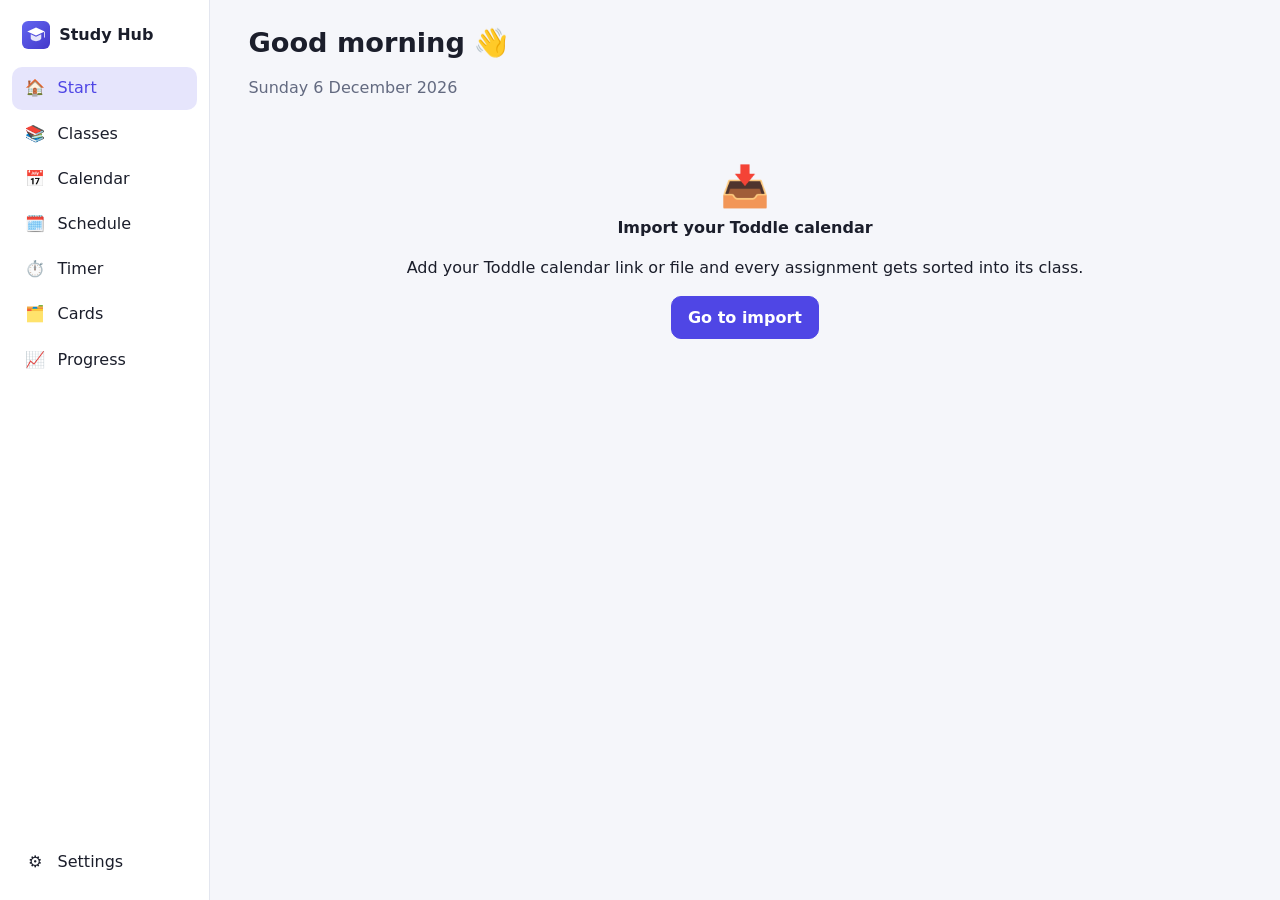
==== commit 64917b68: "Add Schedule section: embed the Class Scheduler The scheduler runs unchanged in its own frame (sched" ====
--- a/study-hub.html
+++ b/study-hub.html
@@ -146,6 +146,9 @@
 
 .note.err { background: color-mix(in srgb, var(--bad) 10%, transparent); border-left-color: var(--bad); }
 .note pre { white-space: pre-wrap; word-break: break-all; user-select: text; font: .8rem/1.5 ui-monospace, Menlo, monospace; margin: .5rem 0; }
+
+.sched-frame { width: 100%; height: calc(100vh - 8rem); min-height: 560px; border: 1px solid var(--line); border-radius: var(--radius); background: var(--bg); display: block; }
+@media (max-width: 760px) { .sched-frame { height: calc(100vh - 10rem); } }
 </style>
 </head>
 <body>
@@ -155,6 +158,7 @@
     <a href="#/" data-nav="start"><i>🏠</i><span>Start</span></a>
     <a href="#/classes" data-nav="classes"><i>📚</i><span>Classes</span></a>
     <a href="#/calendar" data-nav="calendar"><i>📅</i><span>Calendar</span></a>
+    <a href="#/schedule" data-nav="schedule"><i>🗓️</i><span>Schedule</span></a>
     <a href="#/timer" data-nav="timer"><i>⏱️</i><span>Timer</span><b id="nav-timer"></b></a>
     <a href="#/flashcards" data-nav="flashcards"><i>🗂️</i><span>Cards</span></a>
     <a href="#/progress" data-nav="progress"><i>📈</i><span>Progress</span></a>
@@ -164,6 +168,9 @@
   <div id="toast" role="status" aria-live="polite"></div>
   <noscript><p style="padding:2rem">This app needs JavaScript.</p></noscript>
   <script>
+window.SCHEDULER_SRCDOC = "<!doctype html>\n<html lang=\"en\">\n<head>\n<meta charset=\"utf-8\">\n<meta name=\"viewport\" content=\"width=device-width, initial-scale=1\">\n<title>Class Scheduler<\/title>\n<style>\n:root{\n  --bg:#f6f7f9;--surface:#fff;--surface2:#eef0f4;--text:#14181f;--muted:#5b6574;--border:#d8dde5;\n  --accent:#2563eb;--accent-ink:#fff;--danger:#b91c1c;--warn:#b45309;--ok:#15803d;\n  --t-lunch:#fdf0c9;--t-break:#d9f2e0;--t-homeroom:#dbe8fd;--t-assembly:#ecdcfa;--t-passing:#e8ebef;--t-custom:#d6f0ee;\n  --shadow:0 1px 2px rgba(0,0,0,.06),0 4px 14px rgba(0,0,0,.06);\n}\n@media (prefers-color-scheme: dark){\n  :root:not([data-theme=\"light\"]){\n    --bg:#0f1318;--surface:#181d25;--surface2:#222934;--text:#e8ecf2;--muted:#9aa5b5;--border:#2e3745;\n    --accent:#5b8def;--accent-ink:#0b1020;--danger:#f87171;--warn:#fbbf24;--ok:#4ade80;\n    --t-lunch:#3d3418;--t-break:#1d3a28;--t-homeroom:#1d2f52;--t-assembly:#36244f;--t-passing:#262d38;--t-custom:#153b38;\n    --shadow:0 1px 2px rgba(0,0,0,.4),0 4px 14px rgba(0,0,0,.35);\n  }\n}\n:root[data-theme=\"dark\"]{\n  --bg:#0f1318;--surface:#181d25;--surface2:#222934;--text:#e8ecf2;--muted:#9aa5b5;--border:#2e3745;\n  --accent:#5b8def;--accent-ink:#0b1020;--danger:#f87171;--warn:#fbbf24;--ok:#4ade80;\n  --t-lunch:#3d3418;--t-break:#1d3a28;--t-homeroom:#1d2f52;--t-assembly:#36244f;--t-passing:#262d38;--t-custom:#153b38;\n  --shadow:0 1px 2px rgba(0,0,0,.4),0 4px 14px rgba(0,0,0,.35);\n}\n*{box-sizing:border-box}\nhtml{color-scheme:light dark}\n:root[data-theme=\"light\"]{color-scheme:light}\n:root[data-theme=\"dark\"]{color-scheme:dark}\nbody{margin:0;background:var(--bg);color:var(--text);font:15px/1.45 system-ui,-apple-system,\"Segoe UI\",Roboto,sans-serif}\nbutton,input,select,textarea{font:inherit;color:inherit}\nbutton{cursor:pointer}\nh1,h2,h3,h4{margin:0}\n.wrap{max-width:1200px;margin:0 auto;padding:0 16px}\nheader.top{background:var(--surface);border-bottom:1px solid var(--border);position:sticky;top:0;z-index:20}\nheader.top .wrap{display:flex;flex-wrap:wrap;align-items:center;gap:10px 18px;padding-top:10px;padding-bottom:10px}\nheader.top h1{font-size:18px;font-weight:700;letter-spacing:-.01em}\nnav.tabs{display:flex;gap:4px;flex:1;flex-wrap:wrap}\n.tab{border:0;background:none;padding:8px 14px;border-radius:8px;color:var(--muted);font-weight:600}\n.tab:hover{background:var(--surface2)}\n.tab[aria-selected=\"true\"]{background:var(--accent);color:var(--accent-ink)}\n.tools{display:flex;gap:6px;flex-wrap:wrap}\nmain{padding:20px 0 80px}\n.btn{border:1px solid var(--border);background:var(--surface);padding:7px 12px;border-radius:8px;font-weight:600}\n.btn:hover{background:var(--surface2)}\n.btn.primary{background:var(--accent);border-color:var(--accent);color:var(--accent-ink)}\n.btn.primary:hover{filter:brightness(1.08)}\n.btn.danger{color:var(--danger)}\n.btn.sm{padding:4px 9px;font-size:13px}\n.btn.icon{padding:5px 9px}\n.btn[disabled]{opacity:.45;cursor:not-allowed}\n:focus-visible{outline:2px solid var(--accent);outline-offset:2px}\n.card{background:var(--surface);border:1px solid var(--border);border-radius:12px;padding:16px;box-shadow:var(--shadow)}\n.row{display:flex;flex-wrap:wrap;gap:10px;align-items:center}\n.muted{color:var(--muted)}\n.small{font-size:13px}\n.page-head{display:flex;flex-wrap:wrap;justify-content:space-between;align-items:center;gap:12px;margin-bottom:16px}\n.page-head h2{font-size:20px}\nlabel.f{display:flex;flex-direction:column;gap:4px;font-size:13px;font-weight:600;color:var(--muted)}\ninput[type=text],input[type=time],input[type=number],input[type=search],select,textarea{\n  background:var(--surface);border:1px solid var(--border);border-radius:8px;padding:7px 10px;color:var(--text);min-width:0}\ntextarea{resize:vertical;width:100%}\ninput[type=color]{width:42px;height:34px;padding:2px;border:1px solid var(--border);border-radius:8px;background:var(--surface)}\ninput[type=checkbox],input[type=radio]{width:17px;height:17px;accent-color:var(--accent)}\n.field-err{color:var(--danger);font-size:13px}\n.field-warn{color:var(--warn);font-size:13px}\n\n/* class list */\n.cls-grid{display:grid;grid-template-columns:repeat(auto-fill,minmax(280px,1fr));gap:14px}\n.cls-card{position:relative;overflow:hidden;padding-left:22px}\n.cls-card::before{content:\"\";position:absolute;left:0;top:0;bottom:0;width:8px;background:var(--c)}\n.cls-card h3{font-size:16px;margin-bottom:2px;overflow-wrap:anywhere}\n.badge{display:inline-block;padding:1px 8px;border-radius:99px;font-size:12px;font-weight:700;background:var(--surface2);border:1px solid var(--border)}\n.cls-card .acts{display:flex;gap:6px;margin-top:12px;flex-wrap:wrap}\n.empty{text-align:center;padding:48px 16px;color:var(--muted)}\n.empty h3{color:var(--text);margin-bottom:6px}\n\n/* calendar */\n.calwrap{overflow-x:auto;border:1px solid var(--border);border-radius:12px;background:var(--surface)}\n.cal{display:grid;grid-template-columns:56px repeat(var(--n),minmax(var(--cw,120px),1fr));min-width:calc(56px + var(--n) * var(--cw,120px))}\n.calh{padding:8px 6px;font-size:13px;font-weight:700;text-transform:uppercase;letter-spacing:.05em;color:var(--muted);text-align:center;border-bottom:1px solid var(--border);background:var(--surface2)}\n.gut{position:relative;height:var(--H);margin-top:10px;margin-bottom:10px}\n.gut span{position:absolute;right:6px;transform:translateY(-50%);font-size:11.5px;color:var(--muted);white-space:nowrap}\n.dcol{position:relative;height:var(--H);margin:10px 0;border-left:1px solid var(--border);\n  background-image:repeating-linear-gradient(to bottom,var(--border) 0,var(--border) 1px,transparent 1px,transparent var(--hr))}\n.ev{position:absolute;border-radius:6px;padding:2px 5px;overflow:hidden;font-size:12.5px;line-height:1.25;border:1px solid rgba(0,0,0,.18)}\n.ev b{display:block;font-size:12.5px;overflow:hidden;text-overflow:ellipsis;white-space:nowrap}\n.ev small{display:block;font-size:11.5px;opacity:.9;overflow:hidden;text-overflow:ellipsis;white-space:nowrap}\n.ev.bad{outline:3px solid #facc15;outline-offset:-2px;box-shadow:0 0 0 2px #111;z-index:2}\n.ev.free{background:var(--surface);border:1px dashed var(--muted);color:var(--muted)}\n.ev.t-lunch,.ev.t-break,.ev.t-homeroom,.ev.t-assembly,.ev.t-passing,.ev.t-custom{color:var(--text);border-color:var(--border)}\n.t-lunch{background:var(--t-lunch)}.t-break{background:var(--t-break)}.t-homeroom{background:var(--t-homeroom)}\n.t-assembly{background:var(--t-assembly)}.t-passing{background:var(--t-passing)}.t-custom{background:var(--t-custom)}\n.controls{display:flex;flex-wrap:wrap;gap:8px 12px;align-items:end;margin-bottom:14px}\n.seg{display:inline-flex;border:1px solid var(--border);border-radius:9px;overflow:hidden;background:var(--surface)}\n.seg button{border:0;background:none;padding:6px 13px;font-weight:600;color:var(--muted);border-right:1px solid var(--border)}\n.seg button:last-child{border-right:0}\n.seg button[aria-pressed=\"true\"]{background:var(--accent);color:var(--accent-ink)}\n.conf{margin-bottom:14px;border:1px solid var(--danger);border-radius:10px;padding:8px 12px;background:var(--surface)}\n.conf summary{cursor:pointer;font-weight:600;color:var(--danger)}\n.conf ul{margin:8px 0 2px;padding-left:20px;max-height:200px;overflow:auto}\n.okbar{margin-bottom:14px;border:1px solid var(--border);border-radius:10px;padding:8px 12px;color:var(--ok);font-weight:600;background:var(--surface)}\n.weekhead{font-size:16px;margin:18px 0 8px}\n.dlist{margin:14px 0 0;padding:0;list-style:none;display:flex;flex-direction:column;gap:6px}\n.dlist li{display:flex;gap:10px;align-items:center;font-size:14px}\n.dot{width:10px;height:10px;border-radius:50%;flex:none}\n\n/* editor */\n.tbl-wrap{overflow-x:auto}\ntable.blocks{width:100%;border-collapse:collapse;min-width:700px}\ntable.blocks th{font-size:12px;text-align:left;color:var(--muted);padding:4px 6px;font-weight:600}\ntable.blocks td{padding:3px 6px;vertical-align:middle;white-space:nowrap}\ntable.blocks tr.bad td{background:color-mix(in srgb,var(--danger) 12%,transparent)}\ntable.blocks tr.gap td{font-size:12px;color:var(--muted);padding:0 6px 0 12px}\ntable.blocks input[type=number]{width:72px}\ntable.blocks input[type=text]{width:100%;min-width:110px}\n.plabel{font-weight:700;width:46px}\n.errs{margin:10px 0 0;padding-left:20px;color:var(--danger)}\n.pills{display:flex;flex-wrap:wrap;gap:6px}\n.pill{border:1px solid var(--border);background:var(--surface);padding:6px 12px;border-radius:99px;font-weight:600}\n.pill[aria-selected=\"true\"]{background:var(--accent);color:var(--accent-ink);border-color:var(--accent)}\n.daychk{display:flex;align-items:center;gap:6px;border:1px solid var(--border);border-radius:9px;padding:6px 10px;background:var(--surface)}\n.overlay{position:fixed;inset:0;background:rgba(0,0,0,.5);z-index:50;display:flex;justify-content:center;align-items:flex-start;overflow-y:auto;padding:24px 12px}\n.overlay[hidden]{display:none}\n.modal{background:var(--bg);border:1px solid var(--border);border-radius:14px;width:100%;max-width:1000px;box-shadow:var(--shadow)}\n.modal-head,.modal-foot{padding:14px 18px;display:flex;gap:10px;align-items:center;justify-content:space-between;background:var(--surface);flex-wrap:wrap}\n.modal-head{border-bottom:1px solid var(--border);border-radius:14px 14px 0 0}\n.modal-foot{border-top:1px solid var(--border);border-radius:0 0 14px 14px;position:sticky;bottom:0}\n.modal-body{padding:18px;display:flex;flex-direction:column;gap:16px}\n.steps{display:flex;gap:6px;flex-wrap:wrap}\n.step{border:1px solid var(--border);background:var(--surface);padding:7px 14px;border-radius:9px;font-weight:600;color:var(--muted)}\n.step[aria-selected=\"true\"]{background:var(--accent);color:var(--accent-ink);border-color:var(--accent)}\n.form-grid{display:grid;grid-template-columns:repeat(auto-fit,minmax(200px,1fr));gap:12px}\n.swatches{display:flex;gap:6px;flex-wrap:wrap;align-items:center}\n.sw{width:26px;height:26px;border-radius:50%;border:2px solid transparent;padding:0}\n.sw[aria-pressed=\"true\"]{border-color:var(--text)}\n.tplbar{border:1px solid var(--border);border-radius:10px;padding:10px 12px;background:var(--surface)}\n.tplbar.on{border-color:var(--accent);box-shadow:0 0 0 1px var(--accent)}\n.tplpanel{margin-top:10px;display:flex;flex-direction:column;gap:12px;border-top:1px solid var(--border);padding-top:10px}\n.tplrow{display:flex;gap:8px;flex-wrap:wrap;align-items:center;justify-content:space-between;border:1px solid var(--border);border-radius:9px;padding:6px 10px}\ninput.code{width:100%;font-family:ui-monospace,Menlo,Consolas,monospace;font-size:12px}\n#toast{position:fixed;left:50%;transform:translateX(-50%);bottom:20px;background:var(--text);color:var(--bg);padding:10px 14px;border-radius:10px;z-index:80;display:flex;gap:12px;align-items:center;box-shadow:var(--shadow);max-width:92vw}\n#toast[hidden]{display:none}\n#toast button{background:none;border:0;color:inherit;font-weight:700;text-decoration:underline}\n\n@media (max-width:560px){\n  .wrap{padding:0 12px}\n  .cal{--cw:110px}\n}\n@media print{\n  header.top,.no-print,#toast,.overlay{display:none!important}\n  body{background:#fff;color:#000}\n  main{padding:0}\n  .calwrap{overflow:visible}\n  .cal{min-width:0}\n  .weekhead{break-after:avoid}\n  .calwrap{break-inside:avoid}\n}\nhtml.embed header.top h1,html.embed #themeBtn{display:none}\n<\/style>\n<\/head>\n<body>\n<header class=\"top\">\n  <div class=\"wrap\">\n    <h1>Class Scheduler<\/h1>\n    <nav class=\"tabs\" role=\"tablist\" aria-label=\"Sections\" id=\"nav\"><\/nav>\n    <div class=\"tools\">\n      <button class=\"btn sm\" data-a=\"fmt\" id=\"fmtBtn\" title=\"Switch between 12-hour and 24-hour time\"><\/button>\n      <button class=\"btn sm\" data-a=\"export\" title=\"Download a JSON backup\">Export<\/button>\n      <button class=\"btn sm\" data-a=\"import\" title=\"Load a JSON backup\">Import<\/button>\n      <button class=\"btn sm\" data-a=\"print\">Print<\/button>\n      <button class=\"btn sm\" data-a=\"theme\" id=\"themeBtn\">Theme<\/button>\n    <\/div>\n    <input type=\"file\" id=\"file\" accept=\"application/json,.json\" hidden>\n  <\/div>\n<\/header>\n<main class=\"wrap\" id=\"main\"><\/main>\n\n<div class=\"overlay\" id=\"overlay\" hidden>\n  <div class=\"modal\" role=\"dialog\" aria-modal=\"true\" aria-labelledby=\"edTitle\" id=\"modal\"><\/div>\n<\/div>\n<div id=\"toast\" role=\"status\" hidden><\/div>\n\n<script>\n(() => {\n'use strict';\n\n/* ---------- embedded in Study Hub (frame carries data-hub / data-theme / data-accent) ---------- */\nconst FRAME = (() => { try { return window.frameElement; } catch (e) { return null; } })();\nconst EMBED = !!(FRAME && FRAME.dataset.hub === '1');\nif (EMBED) {\n  const root = document.documentElement;\n  root.classList.add('embed');\n  if (FRAME.dataset.accent) { root.style.setProperty('--accent', FRAME.dataset.accent); root.style.setProperty('--accent-ink', '#fff'); }\n}\n\n/* ---------- constants & helpers ---------- */\nconst DAYS = ['Mon','Tue','Wed','Thu','Fri','Sat','Sun'];\nconst DAYNAME = {Mon:'Monday',Tue:'Tuesday',Wed:'Wednesday',Thu:'Thursday',Fri:'Friday',Sat:'Saturday',Sun:'Sunday'};\nconst TYPES = {\n  period:   {label:'Class period', len:50},\n  lunch:    {label:'Lunch', len:30},\n  break:    {label:'Break', len:10},\n  homeroom: {label:'Homeroom / Advisory', len:20},\n  assembly: {label:'Assembly', len:40},\n  passing:  {label:'Passing time', len:5},\n  custom:   {label:'Custom', len:15}\n};\nconst PALETTE = ['#2563eb','#dc2626','#15803d','#9333ea','#c2410c','#0e7490','#be185d','#4d7c0f','#4338ca','#b45309','#0f766e','#475569'];\nconst KEY = 'classScheduler.v2', KEY_V1 = 'classScheduler.v1';\nconst SCALE = 1.15; // px per minute on the calendar\n\nconst uid = () => Math.random().toString(36).slice(2, 10);\nconst esc = s => String(s ?? '').replace(/[&<>\"']/g, c => ({'&':'&amp;','<':'&lt;','>':'&gt;','\"':'&quot;',\"'\":'&#39;'}[c]));\nconst clone = o => JSON.parse(JSON.stringify(o));\nconst clamp = (n, lo, hi) => Math.min(hi, Math.max(lo, n));\nconst gcd = (a, b) => b ? gcd(b, a % b) : a;\nconst TIME_RE = /^([01]\\d|2[0-3]):[0-5]\\d$/;\nconst toMin = t => { const [h, m] = t.split(':').map(Number); return h * 60 + m; };\nconst fromMin = n => { n = clamp(Math.round(n), 0, 1439); return String(Math.floor(n / 60)).padStart(2, '0') + ':' + String(n % 60).padStart(2, '0'); };\nfunction ink(hex) {\n  const m = /^#?([0-9a-f]{6})$/i.exec(hex); if (!m) return '#fff';\n  const n = parseInt(m[1], 16), f = v => { v /= 255; return v <= .03928 ? v / 12.92 : Math.pow((v + .055) / 1.055, 2.4); };\n  const L = .2126 * f(n >> 16) + .7152 * f((n >> 8) & 255) + .0722 * f(n & 255);\n  return L > 0.179 ? '#111' : '#fff';\n}\n\n/* ---------- schedule data model ----------\n   class.sched = { hoursMode:'all'|'perDay', all:{start,end}, days:{Mon:{on,start,end}...}, tl:[week 0..4][day] -> blocks }\n   block = { id, type, name, start, end, meets }                                                   */\nfunction blankSched() {\n  const days = {};\n  DAYS.forEach((d, i) => { days[d] = {on: i < 5, start: '08:00', end: '15:00'}; });\n  return {hoursMode: 'all', all: {start: '08:00', end: '15:00'}, days, tl: Array.from({length: 5}, () => Object.fromEntries(DAYS.map(d => [d, []])))};\n}\nfunction sanitizeBlock(b) {\n  if (!b || !TYPES[b.type] || !TIME_RE.test(b.start) || !TIME_RE.test(b.end)) return null;\n  return {id: uid(), type: b.type, name: String(b.name || '').slice(0, 60), start: b.start, end: b.end, meets: b.type === 'period' && !!b.meets};\n}\nfunction sanitizeSched(x) {\n  const out = blankSched();\n  if (!x || typeof x !== 'object') return out;\n  out.hoursMode = x.hoursMode === 'perDay' ? 'perDay' : 'all';\n  if (x.all && TIME_RE.test(x.all.start) && TIME_RE.test(x.all.end)) out.all = {start: x.all.start, end: x.all.end};\n  DAYS.forEach(d => {\n    const s = x.days && x.days[d];\n    out.days[d] = {on: s ? !!s.on : out.days[d].on, start: s && TIME_RE.test(s.start) ? s.start : out.all.start, end: s && TIME_RE.test(s.end) ? s.end : out.all.end};\n    for (let w = 0; w < 5; w++) {\n      const arr = x.tl && x.tl[w] && x.tl[w][d];\n      out.tl[w][d] = Array.isArray(arr) ? arr.map(sanitizeBlock).filter(Boolean) : [];\n    }\n  });\n  return out;\n}\nconst cmpBlock = (a, b) => toMin(a.start) - toMin(b.start) || toMin(a.end) - toMin(b.end);\nfunction numbered(blocks) { let n = 0; return [...blocks].sort(cmpBlock).map(b => ({...b, num: b.type === 'period' ? ++n : 0})); }\nconst blockLabel = b => b.type === 'period' ? 'P' + b.num + (b.name ? ' · ' + b.name : '') : (b.name || TYPES[b.type].label);\nconst cloneBlocks = arr => arr.map(b => ({...b, id: uid()}));\nconst activeDays = c => DAYS.filter(d => c.sched.days[d].on);\n\n/* ---------- state, storage, migration ---------- */\nfunction newState() { return {v: 2, h24: false, theme: null, templates: [], classes: []}; }\nfunction migrateSched(school, c) {\n  const sc = blankSched(), def = school.default;\n  DAYS.forEach(d => {\n    const dd = (school.days && school.days[d]) || {on: false};\n    const tpl = dd.custom && dd.tpl && Array.isArray(dd.tpl.blocks) ? dd.tpl : def;\n    sc.days[d] = {on: !!dd.on, start: TIME_RE.test(tpl.start) ? tpl.start : '08:00', end: TIME_RE.test(tpl.end) ? tpl.end : '15:00'};\n    const nb = numbered((tpl.blocks || []).map(sanitizeBlock).filter(Boolean));\n    for (let w = 0; w < 5; w++) {\n      const g = c.grid && c.grid[w] && c.grid[w][d];\n      sc.tl[w][d] = nb.map(b => ({id: uid(), type: b.type, name: b.name, start: b.start, end: b.end, meets: b.type === 'period' && Array.isArray(g) && g.includes(b.num)}));\n    }\n  });\n  sc.all = {start: TIME_RE.test(def.start) ? def.start : '08:00', end: TIME_RE.test(def.end) ? def.end : '15:00'};\n  sc.hoursMode = DAYS.some(d => sc.days[d].start !== sc.all.start || sc.days[d].end !== sc.all.end) ? 'perDay' : 'all';\n  return sc;\n}\nfunction normalize(s) {\n  if (!s || typeof s !== 'object' || !Array.isArray(s.classes)) throw new Error('This does not look like a Class Scheduler backup.');\n  const legacy = !!(s.school && s.school.default && Array.isArray(s.school.default.blocks));\n  const out = newState();\n  out.h24 = !!s.h24; out.theme = s.theme === 'dark' || s.theme === 'light' ? s.theme : null;\n  (Array.isArray(s.templates) ? s.templates : []).forEach(t => {\n    if (t && typeof t === 'object' && t.data) out.templates.push({id: String(t.id || uid()), name: String(t.name || 'Template').slice(0, 60), data: sanitizeSched(t.data)});\n  });\n  s.classes.forEach(c => {\n    if (!c || typeof c !== 'object') return;\n    out.classes.push({\n      id: String(c.id || uid()), name: String(c.name || '').slice(0, 80), teacher: String(c.teacher || '').slice(0, 80),\n      room: String(c.room || '').slice(0, 40), notes: String(c.notes || '').slice(0, 1000),\n      color: /^#[0-9a-f]{6}$/i.test(c.color) ? c.color : PALETTE[0],\n      weeks: clamp(parseInt(c.weeks, 10) || 1, 1, 5),\n      sched: legacy ? migrateSched(s.school, c) : sanitizeSched(c.sched)\n    });\n  });\n  return out;\n}\nfunction load() {\n  for (const k of [KEY, KEY_V1]) {\n    try { const raw = localStorage.getItem(k); if (raw) return normalize(JSON.parse(raw)); } catch (e) {}\n  }\n  return newState();\n}\nlet S = load();\nfunction save() { try { localStorage.setItem(KEY, JSON.stringify(S)); } catch (e) {} }\n\nconst ui = {tab:'classes', sched:'master', week:1, day:'Mon', fClass:'', fTeacher:'', fRoom:'', q:'', cls:'', ed:null};\n\n/* ---------- time formatting ---------- */\nfunction fmt(t) {\n  if (S.h24) return t;\n  const [h, m] = t.split(':').map(Number);\n  return `${h % 12 || 12}:${String(m).padStart(2, '0')} ${h < 12 ? 'AM' : 'PM'}`;\n}\nfunction fmtHour(m) {\n  const h = Math.floor(m / 60) % 24;\n  return S.h24 ? String(h).padStart(2, '0') + ':00' : `${h % 12 || 12} ${h < 12 ? 'AM' : 'PM'}`;\n}\nconst range = b => `${fmt(b.start)}–${fmt(b.end)}`;\n\n/* ---------- events, conflicts ---------- */\nconst cycleLen = (cls = S.classes) => cls.reduce((l, c) => l * c.weeks / gcd(l, c.weeks), 1);\nfunction classEvents(c, wi, day) {\n  if (!c.sched.days[day].on) return [];\n  return numbered(c.sched.tl[wi][day]).map(b => ({c, b, s: toMin(b.start), e: toMin(b.end), meet: b.type === 'period' && b.meets}));\n}\nconst meetEvents = (classes, mw, day) => classes.flatMap(c => classEvents(c, (mw - 1) % c.weeks, day).filter(x => x.meet && x.e > x.s));\nfunction overlapPairs(evs) {\n  const out = [];\n  for (let i = 0; i < evs.length; i++) for (let j = i + 1; j < evs.length; j++) {\n    const a = evs[i], b = evs[j];\n    if (a.c !== b.c && a.s < b.e && b.s < a.e) out.push([a, b]);\n  }\n  return out;\n}\nfunction findConflicts(classes) {\n  const L = cycleLen(classes), out = [];\n  for (let w = 1; w <= L; w++) for (const day of DAYS) {\n    for (const [a, b] of overlapPairs(meetEvents(classes, w, day)))\n      out.push({w, day, a: a.c, b: b.c, from: Math.max(a.s, b.s), to: Math.min(a.e, b.e)});\n  }\n  return out;\n}\nconst conflictText = c => `Week ${c.w} · ${DAYNAME[c.day]} · ${fmt(fromMin(c.from))}–${fmt(fromMin(c.to))}: ${esc(c.a.name || '(unnamed)')} &amp; ${esc(c.b.name || '(unnamed)')}`;\nfunction layoutEvents(evs) {\n  evs.sort((a, b) => a.s - b.s || b.e - a.e);\n  let cluster = [], end = -1;\n  const flush = () => {\n    const lanes = [];\n    cluster.forEach(ev => { let i = lanes.findIndex(le => le <= ev.s); if (i < 0) { i = lanes.length; lanes.push(0); } lanes[i] = ev.e; ev.lane = i; });\n    cluster.forEach(ev => { ev.lanes = lanes.length; });\n    cluster = [];\n  };\n  for (const ev of evs) {\n    if (cluster.length && ev.s >= end) flush();\n    cluster.push(ev); end = cluster.length === 1 ? ev.e : Math.max(end, ev.e);\n  }\n  if (cluster.length) flush();\n  return evs;\n}\n/* cols: [{label, events:[{s,e,kind,style,title,inner,bad}]}] */\nfunction calendar(cols, wide) {\n  const all = cols.flatMap(c => c.events);\n  if (!all.length) return '<p class=\"muted\">Nothing scheduled to show.<\/p>';\n  const lo = Math.floor(Math.min(...all.map(e => e.s)) / 60) * 60;\n  const hi = Math.min(1440, Math.ceil(Math.max(...all.map(e => e.e)) / 60) * 60);\n  const H = Math.max(60, (hi - lo) * SCALE);\n  let gut = '';\n  for (let m = lo; m <= hi; m += 60) gut += `<span style=\"top:${(m - lo) * SCALE}px\">${fmtHour(m)}<\/span>`;\n  let head = '<div class=\"calh\"><\/div>' + cols.map(c => `<div class=\"calh\">${esc(c.label)}<\/div>`).join('');\n  let body = `<div class=\"gut\">${gut}<\/div>` + cols.map(col => {\n    const evs = layoutEvents(col.events.map(e => ({...e})));\n    return `<div class=\"dcol\">${evs.map(e => {\n      const h = Math.max(16, (e.e - e.s) * SCALE);\n      return `<div class=\"ev ${e.kind || ''}${e.bad ? ' bad' : ''}\" style=\"top:${(e.s - lo) * SCALE}px;height:${h}px;left:calc(${e.lane / e.lanes * 100}% + 1px);width:calc(${100 / e.lanes}% - 2px);${e.style || ''}\" title=\"${esc(e.title)}\">${e.inner}<\/div>`;\n    }).join('')}<\/div>`;\n  }).join('');\n  return `<div class=\"calwrap\"><div class=\"cal\" style=\"--n:${cols.length};--H:${H}px;--hr:${60 * SCALE}px;${wide ? '--cw:260px' : ''}\">${head}${body}<\/div><\/div>`;\n}\nconst evKey = x => x.c.id + '|' + x.b.id;\nfunction masterCols(days, mw, vis) {\n  return days.map(day => {\n    const all = meetEvents(S.classes, mw, day), bad = new Set();\n    overlapPairs(all).forEach(([a, b]) => { bad.add(evKey(a)); bad.add(evKey(b)); });\n    return {label: day, events: all.filter(x => vis.has(x.c.id)).map(x => {\n      const c = x.c, wk = c.weeks > 1 ? ` · Wk ${(mw - 1) % c.weeks + 1}` : '';\n      return {s: x.s, e: x.e, kind: 'meet', bad: bad.has(evKey(x)), color: c.color, name: c.name || '(unnamed)', sub: [c.room, range(x.b)].filter(Boolean).join(' · ') + wk, style: `background:${c.color};color:${ink(c.color)}`,\n        title: `${c.name} · ${blockLabel(x.b)} · ${range(x.b)}${c.room ? ' · Room ' + c.room : ''}${bad.has(evKey(x)) ? ' · CONFLICT' : ''}`,\n        inner: `<b>${bad.has(evKey(x)) ? '⚠ ' : ''}${esc(c.name || '(unnamed)')}<\/b><small>${esc([c.room, range(x.b)].filter(Boolean).join(' · '))}${esc(wk)}<\/small>`};\n    })};\n  });\n}\nfunction classCols(c, wi) {\n  return activeDays(c).map(day => ({label: day, events: classEvents(c, wi, day).filter(x => x.e > x.s).map(x => {\n    const kind = x.meet ? 'meet' : x.b.type === 'period' ? 'free' : 't-' + x.b.type;\n    return {s: x.s, e: x.e, kind, style: x.meet ? `background:${c.color};color:${ink(c.color)}` : '',\n      title: `${blockLabel(x.b)} · ${range(x.b)}${x.meet ? ' · meets' : ''}`,\n      inner: `<b>${esc(blockLabel(x.b))}<\/b><small>${range(x.b)}${x.meet ? ' · meets' : ''}<\/small>`};\n  })}));\n}\n\n/* ---------- views: classes ---------- */\nconst meetCount = (c, wi) => DAYS.reduce((n, d) => n + (c.sched.days[d].on ? c.sched.tl[wi][d].filter(b => b.type === 'period' && b.meets).length : 0), 0);\nfunction hoursText(c) {\n  if (c.sched.hoursMode === 'all') return `${fmt(c.sched.all.start)}–${fmt(c.sched.all.end)}`;\n  return 'Hours vary by day';\n}\nfunction clsListHtml() {\n  const q = ui.q.trim().toLowerCase();\n  const list = S.classes.filter(c => !q || [c.name, c.teacher, c.room].some(x => x.toLowerCase().includes(q)));\n  if (!S.classes.length) return `<div class=\"card empty\"><h3>No classes yet<\/h3><p>Create a class, set its school hours and period times, and mark when it meets.<\/p><button class=\"btn primary\" data-a=\"newClass\">+ New class<\/button><\/div>`;\n  if (!list.length) return `<div class=\"card empty\"><h3>No matches<\/h3><p>Nothing matches “${esc(ui.q)}”.<\/p><\/div>`;\n  return '<div class=\"cls-grid\">' + list.map(c => {\n    const counts = Array.from({length: c.weeks}, (_, w) => meetCount(c, w));\n    return `<article class=\"card cls-card\" style=\"--c:${c.color}\">\n      <h3>${esc(c.name || '(unnamed)')}<\/h3>\n      <div class=\"muted small\">${[c.teacher, c.room && 'Room ' + c.room].filter(Boolean).map(esc).join(' · ') || 'No teacher / room'}<\/div>\n      <div class=\"muted small\" style=\"margin-top:2px\">${activeDays(c).join(' ')} · ${hoursText(c)}<\/div>\n      <div class=\"row\" style=\"margin-top:8px;gap:6px\"><span class=\"badge\">${c.weeks}-week schedule<\/span>\n        <span class=\"muted small\">${counts.map((n, i) => (c.weeks > 1 ? `W${i + 1}: ` : '') + n + ' meetings').join(' · ')}<\/span><\/div>\n      ${c.notes ? `<p class=\"small muted\" style=\"margin:8px 0 0;overflow-wrap:anywhere\">${esc(c.notes)}<\/p>` : ''}\n      <div class=\"acts\">\n        <button class=\"btn sm\" data-a=\"editClass\" data-id=\"${c.id}\">Edit<\/button>\n        <button class=\"btn sm\" data-a=\"viewClass\" data-id=\"${c.id}\">View schedule<\/button>\n        <button class=\"btn sm\" data-a=\"dupClass\" data-id=\"${c.id}\">Duplicate<\/button>\n        <button class=\"btn sm danger\" data-a=\"delClass\" data-id=\"${c.id}\">Delete<\/button>\n      <\/div><\/article>`;\n  }).join('') + '<\/div>';\n}\nfunction viewClasses() {\n  return `<div class=\"page-head\"><h2>Classes <span class=\"muted small\">(${S.classes.length})<\/span><\/h2>\n    <div class=\"row\"><input type=\"search\" placeholder=\"Search name, teacher, room\" value=\"${esc(ui.q)}\" data-u=\"q\" aria-label=\"Search classes\">\n    <button class=\"btn primary\" data-a=\"newClass\">+ New class<\/button><\/div><\/div><div id=\"clsList\">${clsListHtml()}<\/div>`;\n}\n\n/* ---------- views: schedule ---------- */\nconst opts = (items, sel) => items.map(([v, l]) => `<option value=\"${esc(v)}\"${v === sel ? ' selected' : ''}>${esc(l)}<\/option>`).join('');\nfunction conflictBar(conf) {\n  if (!S.classes.length) return '';\n  if (!conf.length) return '<div class=\"okbar\">✓ No conflicts: no two classes meet at overlapping times.<\/div>';\n  const items = conf.slice(0, 60).map(c => `<li>${conflictText(c)}<\/li>`).join('');\n  return `<details class=\"conf\"><summary>⚠ ${conf.length} conflict${conf.length > 1 ? 's' : ''}: classes meeting at overlapping times<\/summary><ul>${items}${conf.length > 60 ? `<li>…and ${conf.length - 60} more<\/li>` : ''}<\/ul><\/details>`;\n}\nfunction viewSchedule() {\n  const seg = `<div class=\"seg\" role=\"group\" aria-label=\"View\">${[['master','All classes'],['day','Single day'],['class','One class']].map(([k, l]) => `<button data-a=\"sched\" data-k=\"${k}\" aria-pressed=\"${ui.sched === k}\">${l}<\/button>`).join('')}<\/div>`;\n  const head = `<div class=\"page-head\"><h2>Schedule<\/h2><div class=\"row no-print\">${seg}<\/div><\/div>`;\n  if (!S.classes.length) return head + `<div class=\"card empty\"><h3>Nothing to show yet<\/h3><p>Add a class first.<\/p><button class=\"btn primary\" data-a=\"newClass\">+ New class<\/button><\/div>`;\n  const days = DAYS.filter(d => S.classes.some(c => c.sched.days[d].on));\n  if (!days.length) return head + `<div class=\"card empty\"><h3>No school days enabled<\/h3><p>Turn on at least one day in a class.<\/p><\/div>`;\n  const L = cycleLen(); if (ui.week > L || ui.week < 1) ui.week = 1;\n  const weekCtl = `<label class=\"f\">Week<span class=\"row\" style=\"gap:4px\"><button class=\"btn icon\" data-a=\"wk\" data-d=\"-1\" aria-label=\"Previous week\">‹<\/button>\n    <select data-u=\"week\" data-num aria-label=\"Week\">${Array.from({length: L}, (_, i) => `<option value=\"${i + 1}\"${ui.week === i + 1 ? ' selected' : ''}>Week ${i + 1}<\/option>`).join('')}<\/select>\n    <button class=\"btn icon\" data-a=\"wk\" data-d=\"1\" aria-label=\"Next week\">›<\/button><\/span><\/label>`;\n  const conf = findConflicts(S.classes);\n  const note = L > 1 ? `<p class=\"muted small\">Weeks aren’t tied to calendar dates. All classes start their cycle together, so a ${L}-week combined cycle is needed to show every combination. A shorter-cycle class repeats (a 2-week class shows its Week 1 in combined weeks 1, 3, 5…).<\/p>` : '';\n  let body = '';\n  if (ui.sched === 'master') {\n    const teachers = [...new Set(S.classes.map(c => c.teacher).filter(Boolean))].sort();\n    const rooms = [...new Set(S.classes.map(c => c.room).filter(Boolean))].sort();\n    const vis = new Set(S.classes.filter(c => (!ui.fClass || c.id === ui.fClass) && (!ui.fTeacher || c.teacher === ui.fTeacher) && (!ui.fRoom || c.room === ui.fRoom)).map(c => c.id));\n    body = conflictBar(conf) + `<div class=\"controls no-print\">${weekCtl}\n      <label class=\"f\">Class<select data-u=\"fClass\"><option value=\"\">All classes<\/option>${opts(S.classes.map(c => [c.id, c.name || '(unnamed)']), ui.fClass)}<\/select><\/label>\n      <label class=\"f\">Teacher<select data-u=\"fTeacher\"><option value=\"\">All teachers<\/option>${opts(teachers.map(t => [t, t]), ui.fTeacher)}<\/select><\/label>\n      <label class=\"f\">Room<select data-u=\"fRoom\"><option value=\"\">All rooms<\/option>${opts(rooms.map(t => [t, t]), ui.fRoom)}<\/select><\/label>\n      ${ui.fClass || ui.fTeacher || ui.fRoom ? '<button class=\"btn sm\" data-a=\"clearFilters\">Clear filters<\/button>' : ''}<\/div>\n      <h3 class=\"weekhead\">Week ${ui.week}${L > 1 ? ` of ${L}` : ''}<\/h3>${calendar(masterCols(days, ui.week, vis))}${note}`;\n  } else if (ui.sched === 'day') {\n    if (!days.includes(ui.day)) ui.day = days[0];\n    const vis = new Set(S.classes.map(c => c.id));\n    const col = masterCols([ui.day], ui.week, vis)[0];\n    const list = [...col.events].sort((a, b) => a.s - b.s).map(e => `<li><span class=\"dot\" style=\"background:${e.color}\"><\/span><b>${esc(e.name)}<\/b><span class=\"muted\">${esc(e.sub)}<\/span>${e.bad ? ' <span class=\"field-err\">⚠ conflict<\/span>' : ''}<\/li>`).join('');\n    body = conflictBar(conf) + `<div class=\"controls no-print\">${weekCtl}\n      <label class=\"f\">Day<select data-u=\"day\">${opts(days.map(d => [d, DAYNAME[d]]), ui.day)}<\/select><\/label><\/div>\n      <h3 class=\"weekhead\">${DAYNAME[ui.day]} · Week ${ui.week}${L > 1 ? ` of ${L}` : ''}<\/h3>${calendar([col], true)}${list ? `<ul class=\"dlist\">${list}<\/ul>` : ''}${note}`;\n  } else {\n    if (!S.classes.some(c => c.id === ui.cls)) ui.cls = S.classes[0].id;\n    const c = S.classes.find(x => x.id === ui.cls);\n    let weeks = '';\n    for (let w = 0; w < c.weeks; w++)\n      weeks += `<h3 class=\"weekhead\">${c.weeks > 1 ? `Week ${w + 1} of ${c.weeks}` : 'Weekly schedule'}<\/h3>${calendar(classCols(c, w))}`;\n    body = `<div class=\"controls no-print\"><label class=\"f\">Class<select data-u=\"cls\">${opts(S.classes.map(x => [x.id, x.name || '(unnamed)']), ui.cls)}<\/select><\/label>\n      <button class=\"btn sm\" data-a=\"editClass\" data-id=\"${c.id}\">Edit this class<\/button><\/div>\n      <div class=\"row\"><span class=\"badge\" style=\"background:${c.color};color:${ink(c.color)};border-color:${c.color}\">${esc(c.name || '(unnamed)')}<\/span>\n      <span class=\"muted small\">${[c.teacher, c.room && 'Room ' + c.room].filter(Boolean).map(esc).join(' · ')} · ${c.weeks}-week schedule · ${hoursText(c)}<\/span><\/div>${weeks}`;\n  }\n  return head + body;\n}\n\n/* ---------- class editor ---------- */\nfunction newClass() {\n  const used = new Set(S.classes.map(c => c.color));\n  return {id: uid(), name: '', teacher: '', room: '', notes: '', weeks: 1, sched: blankSched(),\n    color: PALETTE.find(c => !used.has(c)) || PALETTE[S.classes.length % PALETTE.length]};\n}\nconst firstOn = d => DAYS.find(x => d.sched.days[x].on) || 'Mon';\nfunction openEditor(c, isNew) {\n  const draft = clone(c);\n  ui.ed = {draft, orig: JSON.stringify(c), isNew, step: 1, week: 1, day: firstOn(draft), tplId: null, panel: false, code: '', tplMsg: ''};\n  renderEditor();\n  const n = document.getElementById('edName'); if (n) n.focus();\n}\nfunction closeEditor(force) {\n  if (!ui.ed) return;\n  if (!force && JSON.stringify(ui.ed.draft) !== ui.ed.orig && !confirm('Discard your changes to this class?')) return;\n  ui.ed = null; renderEditor();\n}\nfunction validateBlocks(blocks, hrs) {\n  const errs = [], bad = new Set(), bl = [...blocks].sort(cmpBlock);\n  const s = toMin(hrs.start), e = toMin(hrs.end);\n  if (e <= s) errs.push('School hours end must be after they start.');\n  bl.forEach((b, i) => {\n    const bs = toMin(b.start), be = toMin(b.end), nm = b.type === 'period' ? 'A class period' : (b.name || TYPES[b.type].label);\n    if (be <= bs) { errs.push(`${nm} (${fmt(b.start)}): end must be after start.`); bad.add(b.id); }\n    if (bs < s || be > e) { errs.push(`${nm} (${range(b)}) is outside school hours (${fmt(hrs.start)}–${fmt(hrs.end)}).`); bad.add(b.id); }\n    if (i + 1 < bl.length && toMin(bl[i + 1].start) < be) { errs.push(`${nm} (${range(b)}) overlaps the next block.`); bad.add(b.id); bad.add(bl[i + 1].id); }\n  });\n  return {errs, bad};\n}\nfunction classProblems(c) {\n  const out = [];\n  for (let w = 0; w < c.weeks; w++) for (const d of activeDays(c)) {\n    const {errs} = validateBlocks(c.sched.tl[w][d], c.sched.days[d]);\n    if (errs.length) out.push({w, d, text: `${c.weeks > 1 ? `Week ${w + 1} · ` : ''}${DAYNAME[d]}: ${errs[0]}`});\n  }\n  return out;\n}\n\n/* template mode: every edit is copied to all days/weeks and recorded into the active template */\nfunction touch(kind, day) {\n  const e = ui.ed; if (!e || !e.tplId) return;\n  const s = e.draft.sched;\n  if (kind === 'blocks') {\n    const src = s.tl[e.week - 1][e.day];\n    for (let w = 0; w < 5; w++) for (const d of DAYS) if (!(w === e.week - 1 && d === e.day)) s.tl[w][d] = cloneBlocks(src);\n  } else if (kind === 'hours' && s.hoursMode === 'perDay' && day) {\n    DAYS.forEach(d => { s.days[d].start = s.days[day].start; s.days[d].end = s.days[day].end; });\n  }\n  const t = S.templates.find(x => x.id === e.tplId);\n  if (t) { t.data = clone(s); save(); }\n}\nfunction encodeTpl(t) {\n  const uniq = [], idx = new Map(), g = [];\n  for (let w = 0; w < 5; w++) { g.push([]); for (const d of DAYS) {\n    const compact = t.data.tl[w][d].map(b => [b.type, b.name, b.start, b.end, b.meets ? 1 : 0]), k = JSON.stringify(compact);\n    if (!idx.has(k)) { idx.set(k, uniq.length); uniq.push(compact); }\n    g[w].push(idx.get(k));\n  } }\n  const o = {n: t.name, m: t.data.hoursMode, a: t.data.all, d: DAYS.map(d => [t.data.days[d].on ? 1 : 0, t.data.days[d].start, t.data.days[d].end]), u: uniq, g};\n  return 'CS1:' + btoa(unescape(encodeURIComponent(JSON.stringify(o))));\n}\nfunction decodeTpl(str) {\n  const m = /^CS1:([A-Za-z0-9+/=]+)$/.exec(String(str).trim());\n  if (!m) throw new Error('That is not a valid template code.');\n  let o; try { o = JSON.parse(decodeURIComponent(escape(atob(m[1])))); } catch (e) { throw new Error('That template code is damaged.'); }\n  const raw = {hoursMode: o.m, all: o.a, days: {}, tl: []};\n  DAYS.forEach((d, i) => { const x = o.d && o.d[i]; if (x) raw.days[d] = {on: !!x[0], start: x[1], end: x[2]}; });\n  for (let w = 0; w < 5; w++) { raw.tl.push({}); DAYS.forEach((d, i) => {\n    const list = (o.u && o.u[o.g && o.g[w] && o.g[w][i]]) || [];\n    raw.tl[w][d] = list.map(a => ({type: a[0], name: a[1], start: a[2], end: a[3], meets: !!a[4]}));\n  }); }\n  return {name: String(o.n || 'Imported template').slice(0, 60), data: sanitizeSched(raw)};\n}\n\n/* ---- editor step renderers ---- */\nfunction stepBasics() {\n  const d = ui.ed.draft;\n  return `<div class=\"form-grid\">\n      <label class=\"f\">Class name *<input type=\"text\" id=\"edName\" data-d=\"name\" value=\"${esc(d.name)}\" maxlength=\"80\" placeholder=\"e.g. Algebra II\" autocomplete=\"off\"><span id=\"nameMsg\" class=\"field-err\" aria-live=\"polite\"><\/span><\/label>\n      <label class=\"f\">Teacher<input type=\"text\" data-d=\"teacher\" value=\"${esc(d.teacher)}\" maxlength=\"80\" autocomplete=\"off\"><\/label>\n      <label class=\"f\">Room<input type=\"text\" data-d=\"room\" value=\"${esc(d.room)}\" maxlength=\"40\" autocomplete=\"off\"><\/label><\/div>\n    <div class=\"row\"><b>Color<\/b><div class=\"swatches\" id=\"swatches\">${PALETTE.map(c => `<button type=\"button\" class=\"sw\" style=\"background:${c}\" data-a=\"color\" data-c=\"${c}\" aria-pressed=\"${d.color.toLowerCase() === c}\" aria-label=\"Color ${c}\"><\/button>`).join('')}\n        <input type=\"color\" id=\"edColor\" value=\"${d.color}\" aria-label=\"Custom color\"><\/div><\/div>\n    <label class=\"f\">Notes<textarea data-d=\"notes\" rows=\"2\" maxlength=\"1000\">${esc(d.notes)}<\/textarea><\/label>\n    <div class=\"row\"><b>Schedule length<\/b><div class=\"seg\" role=\"group\" aria-label=\"Schedule length\">${[1,2,3,4,5].map(n => `<button type=\"button\" data-a=\"cycle\" data-n=\"${n}\" aria-pressed=\"${d.weeks === n}\">${n}<\/button>`).join('')}<\/div>\n      <span class=\"muted small\">${d.weeks === 1 ? 'Same every week' : `Rotates over ${d.weeks} weeks`}<\/span><\/div>\n    <div><b>School days<\/b><div class=\"row\" style=\"margin-top:6px\">${DAYS.map(x => `<label class=\"daychk\"><input type=\"checkbox\" data-e=\"dayOn\" data-day=\"${x}\" ${d.sched.days[x].on ? 'checked' : ''}> ${DAYNAME[x]}<\/label>`).join('')}<\/div><\/div>`;\n}\nfunction tplBar() {\n  const e = ui.ed, t = S.templates.find(x => x.id === e.tplId);\n  let h = `<div class=\"tplbar${t ? ' on' : ''}\">`;\n  if (t) {\n    h += `<div class=\"row\" style=\"justify-content:space-between\"><div><b>Template mode: ON<\/b> · recording to “${esc(t.name)}”<div class=\"muted small\">Every edit is copied to all days and all weeks of this class, and saved into the template.<\/div><\/div>\n      <div class=\"row\"><button type=\"button\" class=\"btn sm\" data-a=\"tplCopy\" data-id=\"${t.id}\">Copy code<\/button><button type=\"button\" class=\"btn sm primary\" data-a=\"tplOff\">Turn off<\/button><\/div><\/div>`;\n  } else {\n    h += `<div class=\"row\" style=\"justify-content:space-between\"><div><b>Template mode: off<\/b><div class=\"muted small\">Edit each day and week on its own, or use a template to fill everything at once.<\/div><\/div>\n      <button type=\"button\" class=\"btn sm\" data-a=\"tplOpen\" aria-expanded=\"${e.panel}\">${e.panel ? 'Close' : 'Template…'}<\/button><\/div>`;\n  }\n  if (e.tplMsg) h += `<div class=\"${e.tplMsg.startsWith('!') ? 'field-err' : 'muted small'}\" style=\"margin-top:6px\" role=\"status\">${esc(e.tplMsg.replace(/^!/, ''))}<\/div>`;\n  if (e.code) h += `<label class=\"f\" style=\"margin-top:8px\">Template code (copy it to use in another browser)<input class=\"code\" id=\"codeOut\" readonly value=\"${esc(e.code)}\"><\/label>`;\n  if (!t && e.panel) {\n    h += `<div class=\"tplpanel\"><div><b>New template<\/b><div class=\"row\" style=\"margin-top:6px\"><input type=\"text\" id=\"tplName\" placeholder=\"Template name\" maxlength=\"60\" style=\"flex:1;min-width:160px\" autocomplete=\"off\"><button type=\"button\" class=\"btn sm primary\" data-a=\"tplNew\">Start recording<\/button><\/div>\n      <div class=\"muted small\" style=\"margin-top:4px\">Saves the school hours, every block (times, names, types) and your “Meets” marks. It doesn’t save the class name, teacher, room or color.<\/div><\/div>`;\n    if (S.templates.length) h += `<div><b>Saved templates<\/b><div style=\"display:flex;flex-direction:column;gap:6px;margin-top:6px\">${S.templates.map(x => `<div class=\"tplrow\"><span>${esc(x.name)}<\/span><span class=\"row\" style=\"gap:6px\">\n        <button type=\"button\" class=\"btn sm primary\" data-a=\"tplUse\" data-id=\"${x.id}\" data-m=\"record\">Apply &amp; record<\/button>\n        <button type=\"button\" class=\"btn sm\" data-a=\"tplUse\" data-id=\"${x.id}\" data-m=\"once\">Apply once<\/button>\n        <button type=\"button\" class=\"btn sm\" data-a=\"tplCopy\" data-id=\"${x.id}\">Code<\/button>\n        <button type=\"button\" class=\"btn sm\" data-a=\"tplRename\" data-id=\"${x.id}\">Rename<\/button>\n        <button type=\"button\" class=\"btn sm danger\" data-a=\"tplDelete\" data-id=\"${x.id}\">Delete<\/button><\/span><\/div>`).join('')}<\/div><\/div>`;\n    h += `<div><b>Paste a template code<\/b><div class=\"row\" style=\"margin-top:6px\"><input type=\"text\" id=\"tplCode\" class=\"code\" placeholder=\"CS1:…\" style=\"flex:1;min-width:160px\" autocomplete=\"off\"><button type=\"button\" class=\"btn sm\" data-a=\"tplLoad\">Load<\/button><\/div><\/div><\/div>`;\n  }\n  return h + '<\/div>';\n}\nfunction stepHours() {\n  const e = ui.ed, s = e.draft.sched, days = DAYS.filter(d => s.days[d].on);\n  if (!days.length) return '<p class=\"field-warn\">No school days are on. Turn some on in step 1.<\/p>';\n  let h = tplBar() + `<div class=\"row\"><label class=\"daychk\"><input type=\"radio\" name=\"hmode\" data-e=\"hMode\" value=\"all\" ${s.hoursMode === 'all' ? 'checked' : ''}> Same hours every day<\/label>\n    <label class=\"daychk\"><input type=\"radio\" name=\"hmode\" data-e=\"hMode\" value=\"perDay\" ${s.hoursMode === 'perDay' ? 'checked' : ''}> Different hours per day<\/label><\/div>`;\n  if (s.hoursMode === 'all') h += `<div class=\"row\"><label class=\"f\">School starts<input type=\"time\" data-e=\"hAllStart\" value=\"${s.all.start}\"><\/label><label class=\"f\">School ends<input type=\"time\" data-e=\"hAllEnd\" value=\"${s.all.end}\"><\/label><\/div>`;\n  else h += `<div class=\"tbl-wrap\"><table class=\"blocks\" style=\"min-width:420px\"><thead><tr><th>Day<\/th><th>Starts<\/th><th>Ends<\/th><\/tr><\/thead><tbody>${days.map(d => `<tr><td class=\"plabel\" style=\"width:120px\">${DAYNAME[d]}<\/td>\n      <td><input type=\"time\" data-e=\"hStart\" data-day=\"${d}\" value=\"${s.days[d].start}\" aria-label=\"${DAYNAME[d]} start\"><\/td><td><input type=\"time\" data-e=\"hEnd\" data-day=\"${d}\" value=\"${s.days[d].end}\" aria-label=\"${DAYNAME[d]} end\"><\/td><\/tr>`).join('')}<\/tbody><\/table><\/div>`;\n  return h + `<p class=\"muted small\" style=\"margin:0\">Next step: add the periods, lunch and breaks inside these hours.<\/p>`;\n}\nfunction stepPeriods() {\n  const e = ui.ed, d = e.draft, s = d.sched, days = DAYS.filter(x => s.days[x].on);\n  if (!days.length) return tplBar() + '<p class=\"field-warn\">No school days are on. Turn some on in step 1.<\/p>';\n  if (!days.includes(e.day)) e.day = days[0];\n  const wi = e.week - 1, blocks = s.tl[wi][e.day], nb = numbered(blocks), hrs = s.days[e.day];\n  const {errs, bad} = validateBlocks(blocks, hrs);\n  const wtabs = d.weeks > 1 ? `<div class=\"pills\" role=\"tablist\" aria-label=\"Week\">${Array.from({length: d.weeks}, (_, i) => `<button type=\"button\" class=\"pill\" role=\"tab\" data-a=\"edweek\" data-n=\"${i + 1}\" aria-selected=\"${e.week === i + 1}\">Week ${i + 1}<\/button>`).join('')}<\/div>` : '';\n  const dtabs = `<div class=\"pills\" role=\"tablist\" aria-label=\"Day\">${days.map(x => `<button type=\"button\" class=\"pill\" role=\"tab\" data-a=\"edday\" data-day=\"${x}\" aria-selected=\"${e.day === x}\">${DAYNAME[x]}${s.tl[wi][x].length ? '' : ' ○'}<\/button>`).join('')}<\/div>`;\n  let rows = '';\n  nb.forEach((b, i) => {\n    const len = toMin(b.end) - toMin(b.start);\n    rows += `<tr class=\"${bad.has(b.id) ? 'bad' : ''}\"><td class=\"plabel\">${b.type === 'period' ? 'P' + b.num : ''}<\/td>\n      <td><select data-e=\"type\" data-id=\"${b.id}\" aria-label=\"Block type\">${opts(Object.entries(TYPES).map(([k, v]) => [k, v.label]), b.type)}<\/select><\/td>\n      <td><input type=\"text\" data-e=\"name\" data-id=\"${b.id}\" value=\"${esc(b.name)}\" placeholder=\"${b.type === 'period' ? 'Optional name' : esc(TYPES[b.type].label)}\" aria-label=\"Block name\" maxlength=\"60\"><\/td>\n      <td><input type=\"time\" data-e=\"start\" data-id=\"${b.id}\" value=\"${b.start}\" aria-label=\"Start time\"><\/td>\n      <td><input type=\"time\" data-e=\"end\" data-id=\"${b.id}\" value=\"${b.end}\" aria-label=\"End time\"><\/td>\n      <td><input type=\"number\" data-e=\"len\" data-id=\"${b.id}\" value=\"${len}\" min=\"1\" max=\"720\" aria-label=\"Length in minutes\"> min<\/td>\n      <td style=\"text-align:center\">${b.type === 'period' ? `<input type=\"checkbox\" data-e=\"meets\" data-id=\"${b.id}\" ${b.meets ? 'checked' : ''} aria-label=\"Class meets in P${b.num}\">` : ''}<\/td>\n      <td><button type=\"button\" class=\"btn sm danger\" data-a=\"delBlock\" data-id=\"${b.id}\" aria-label=\"Remove block\">✕<\/button><\/td><\/tr>`;\n    const nx = nb[i + 1];\n    if (nx) { const g = toMin(nx.start) - toMin(b.end); if (g > 0) rows += `<tr class=\"gap\"><td><\/td><td colspan=\"7\">↕ ${g} min unscheduled<\/td><\/tr>`; }\n  });\n  const add = Object.entries(TYPES).map(([k, v]) => `<button type=\"button\" class=\"btn sm\" data-a=\"addBlock\" data-t=\"${k}\">+ ${v.label}<\/button>`).join('');\n  const otherProbs = classProblems(d).filter(p => !(p.w === wi && p.d === e.day));\n  const others = S.classes.filter(c => c.id !== d.id);\n  const conf = findConflicts([...others, d]).filter(c => c.a.id === d.id || c.b.id === d.id);\n  return tplBar() + `<div class=\"row\">${wtabs}<\/div><div class=\"row\">${dtabs}<\/div>\n    <div class=\"row\"><span class=\"muted small\">${DAYNAME[e.day]} hours: ${fmt(hrs.start)}–${fmt(hrs.end)}<\/span>\n      <button type=\"button\" class=\"btn sm\" data-a=\"copyDayAll\">Copy this day to all days${d.weeks > 1 ? ' (this week)' : ''}<\/button>\n      ${d.weeks > 1 ? '<button type=\"button\" class=\"btn sm\" data-a=\"copyWeekAll\">Copy this week to all weeks<\/button>' : ''}\n      <button type=\"button\" class=\"btn sm\" data-a=\"clearDay\">Clear this day<\/button><\/div>\n    <details class=\"card\" style=\"padding:10px 14px;box-shadow:none\" ${nb.length ? '' : 'open'}><summary style=\"cursor:pointer;font-weight:600\">Quick build: generate periods for this day<\/summary>\n      <div class=\"row\" style=\"margin-top:10px\">\n        <label class=\"f\">Periods<input type=\"number\" id=\"qbN\" value=\"6\" min=\"1\" max=\"20\" style=\"width:80px\"><\/label>\n        <label class=\"f\">Length (min)<input type=\"number\" id=\"qbLen\" value=\"50\" min=\"5\" max=\"240\" style=\"width:100px\"><\/label>\n        <label class=\"f\">Gap between (min)<input type=\"number\" id=\"qbGap\" value=\"5\" min=\"0\" max=\"60\" style=\"width:110px\"><\/label>\n        <label class=\"f\">Lunch after period<input type=\"number\" id=\"qbLunchAfter\" value=\"0\" min=\"0\" max=\"20\" style=\"width:110px\" title=\"0 = no lunch\"><\/label>\n        <label class=\"f\">Lunch length (min)<input type=\"number\" id=\"qbLunchLen\" value=\"30\" min=\"5\" max=\"120\" style=\"width:110px\"><\/label>\n        <button type=\"button\" class=\"btn primary\" data-a=\"quickBuild\" style=\"align-self:end\">Build<\/button><\/div>\n      <p class=\"muted small\" style=\"margin:8px 0 0\">Starts at this day’s school start time and replaces the blocks for this day.<\/p><\/details>\n    <div class=\"tbl-wrap\"><table class=\"blocks\"><thead><tr><th><\/th><th>Type<\/th><th>Name<\/th><th>Start<\/th><th>End<\/th><th>Length<\/th><th>Meets<\/th><th><\/th><\/tr><\/thead>\n      <tbody>${rows || '<tr><td colspan=\"8\" class=\"muted\">No blocks yet. Use Quick build, add blocks below, or apply a template.<\/td><\/tr>'}<\/tbody><\/table><\/div>\n    <div class=\"row\">${add}<\/div>\n    ${errs.length ? `<ul class=\"errs\">${errs.map(x => `<li>${esc(x)}<\/li>`).join('')}<\/ul>` : nb.length ? '<p class=\"small\" style=\"color:var(--ok);margin:0\">✓ This day’s timeline is valid.<\/p>' : ''}\n    ${otherProbs.length ? `<p class=\"field-warn\">⚠ Other days with timing problems: ${otherProbs.slice(0, 4).map(p => esc(p.text)).join(' | ')}${otherProbs.length > 4 ? ` | and ${otherProbs.length - 4} more` : ''}<\/p>` : ''}\n    ${conf.length ? `<p class=\"field-warn\">⚠ Conflicts with other classes: ${conf.slice(0, 6).map(conflictText).join('; ')}${conf.length > 6 ? `; and ${conf.length - 6} more` : ''}<\/p>` : ''}`;\n}\nfunction stepBody() { const st = ui.ed.step; return st === 1 ? stepBasics() : st === 2 ? stepHours() : stepPeriods(); }\nconst refreshStep = () => { const g = document.getElementById('edStep'); if (g) g.innerHTML = stepBody(); };\nfunction renderEditor() {\n  const ov = document.getElementById('overlay'), m = document.getElementById('modal');\n  if (!ui.ed) { ov.hidden = true; m.innerHTML = ''; return; }\n  const e = ui.ed;\n  ov.hidden = false;\n  m.innerHTML = `<div class=\"modal-head\"><h2 id=\"edTitle\" style=\"font-size:18px\">${e.isNew ? 'New class' : 'Edit class'}<\/h2><button class=\"btn sm\" data-a=\"edCancel\">✕ Close<\/button><\/div>\n    <form class=\"modal-body\" id=\"edForm\" novalidate>\n      <div class=\"steps\" role=\"tablist\" aria-label=\"Steps\">${['Basics', 'School hours', 'Periods'].map((l, i) => `<button type=\"button\" class=\"step\" role=\"tab\" data-a=\"step\" data-n=\"${i + 1}\" aria-selected=\"${e.step === i + 1}\">${i + 1}. ${l}<\/button>`).join('')}<\/div>\n      <div id=\"edStep\" style=\"display:flex;flex-direction:column;gap:14px\">${stepBody()}<\/div>\n    <\/form>\n    <div class=\"modal-foot\"><span class=\"field-err\" id=\"saveMsg\" aria-live=\"polite\"><\/span><div class=\"row\">\n      <button class=\"btn\" data-a=\"stepBack\" ${e.step === 1 ? 'disabled' : ''}>Back<\/button><button class=\"btn\" data-a=\"stepNext\" ${e.step === 3 ? 'disabled' : ''}>Next<\/button>\n      <button class=\"btn\" data-a=\"edCancel\">Cancel<\/button><button class=\"btn primary\" data-a=\"edSave\">Save class<\/button><\/div><\/div>`;\n  updateNameMsg();\n}\nfunction setStep(n) { ui.ed.step = clamp(n, 1, 3); renderEditor(); const el = document.getElementById('edName'); if (el && ui.ed.step === 1) el.focus(); }\nfunction updateNameMsg() {\n  const el = document.getElementById('nameMsg'); if (!el || !ui.ed) return;\n  const d = ui.ed.draft, n = d.name.trim().toLowerCase();\n  const dup = n && S.classes.some(c => c.id !== d.id && c.name.trim().toLowerCase() === n);\n  el.className = dup ? 'field-warn' : 'field-err';\n  el.textContent = dup ? 'Another class already has this name.' : '';\n}\nfunction saveEditor() {\n  const e = ui.ed, d = e.draft, msg = document.getElementById('saveMsg');\n  d.name = d.name.trim();\n  if (!d.name) { setStep(1); const el = document.getElementById('nameMsg'); el.className = 'field-err'; el.textContent = 'Give the class a name.'; document.getElementById('edName').focus(); return; }\n  if (!activeDays(d).length) { setStep(1); document.getElementById('saveMsg').textContent = 'Turn on at least one school day.'; return; }\n  const probs = classProblems(d);\n  if (probs.length && !confirm(`${probs.length} day${probs.length > 1 ? 's have' : ' has'} timing problems (e.g. ${probs[0].text}). Save anyway?`)) { setStep(3); return; }\n  if (msg) msg.textContent = '';\n  const i = S.classes.findIndex(c => c.id === d.id);\n  if (i >= 0) S.classes[i] = d; else S.classes.push(d);\n  save(); ui.ed = null; render();\n}\n\n/* ---------- render ---------- */\nfunction render() {\n  const r = document.documentElement;\n  const th = EMBED ? FRAME.dataset.theme : S.theme;\n  if (th === 'dark' || th === 'light') r.dataset.theme = th; else delete r.dataset.theme;\n  document.getElementById('fmtBtn').textContent = S.h24 ? '24-hour' : '12-hour';\n  document.getElementById('nav').innerHTML = [['classes', 'Classes'], ['schedule', 'Schedule']]\n    .map(([k, l]) => `<button class=\"tab\" role=\"tab\" data-a=\"tab\" data-k=\"${k}\" aria-selected=\"${ui.tab === k}\">${l}<\/button>`).join('');\n  document.getElementById('main').innerHTML = ui.tab === 'classes' ? viewClasses() : viewSchedule();\n  renderEditor();\n}\nlet toastTimer;\nfunction toast(msg, undo) {\n  const t = document.getElementById('toast');\n  t.innerHTML = `<span>${esc(msg)}<\/span>${undo ? '<button id=\"undoBtn\">Undo<\/button>' : ''}`;\n  t.hidden = false;\n  clearTimeout(toastTimer); toastTimer = setTimeout(() => { t.hidden = true; }, 8000);\n  if (undo) document.getElementById('undoBtn').onclick = () => { undo(); t.hidden = true; };\n}\n\n/* ---------- events ---------- */\nconst blockLen = b => toMin(b.end) - toMin(b.start);\nfunction applyTemplate(data) { ui.ed.draft.sched = sanitizeSched(clone(data)); }\ndocument.addEventListener('click', ev => {\n  const t = ev.target.closest('[data-a]'); if (!t) return;\n  const a = t.dataset.a, ed = ui.ed;\n  switch (a) {\n    case 'tab': ui.tab = t.dataset.k; render(); break;\n    case 'sched': ui.sched = t.dataset.k; render(); break;\n    case 'wk': { const L = cycleLen(); ui.week = ((ui.week - 1 + Number(t.dataset.d) + L) % L) + 1; render(); break; }\n    case 'clearFilters': ui.fClass = ui.fTeacher = ui.fRoom = ''; render(); break;\n    case 'newClass': openEditor(newClass(), true); break;\n    case 'editClass': { const c = S.classes.find(x => x.id === t.dataset.id); if (c) openEditor(c, false); break; }\n    case 'viewClass': ui.cls = t.dataset.id; ui.sched = 'class'; ui.tab = 'schedule'; render(); break;\n    case 'dupClass': {\n      const c = S.classes.find(x => x.id === t.dataset.id); if (!c) break;\n      const n = clone(c); n.id = uid(); n.name = (c.name || 'Class') + ' (copy)';\n      DAYS.forEach(d => { for (let w = 0; w < 5; w++) n.sched.tl[w][d] = cloneBlocks(n.sched.tl[w][d]); });\n      S.classes.splice(S.classes.indexOf(c) + 1, 0, n); save(); render(); break;\n    }\n    case 'delClass': {\n      const i = S.classes.findIndex(x => x.id === t.dataset.id); if (i < 0) break;\n      const c = S.classes[i];\n      if (!confirm(`Delete “${c.name || 'unnamed class'}”?`)) break;\n      S.classes.splice(i, 1); save(); render();\n      toast(`Deleted “${c.name || 'unnamed class'}”.`, () => { S.classes.splice(Math.min(i, S.classes.length), 0, c); save(); render(); });\n      break;\n    }\n    /* editor navigation */\n    case 'edCancel': closeEditor(); break;\n    case 'edSave': saveEditor(); break;\n    case 'step': setStep(Number(t.dataset.n)); break;\n    case 'stepBack': setStep(ed.step - 1); break;\n    case 'stepNext': setStep(ed.step + 1); break;\n    case 'color': ed.draft.color = t.dataset.c; document.getElementById('edColor').value = t.dataset.c;\n      document.querySelectorAll('#swatches .sw').forEach(s => s.setAttribute('aria-pressed', String(s === t))); break;\n    case 'cycle': ed.draft.weeks = Number(t.dataset.n); ed.week = Math.min(ed.week, ed.draft.weeks); refreshStep(); break;\n    case 'edweek': ed.week = Number(t.dataset.n); refreshStep(); break;\n    case 'edday': ed.day = t.dataset.day; refreshStep(); break;\n    /* periods */\n    case 'delBlock': { const s = ed.draft.sched; s.tl[ed.week - 1][ed.day] = s.tl[ed.week - 1][ed.day].filter(b => b.id !== t.dataset.id); touch('blocks'); refreshStep(); break; }\n    case 'addBlock': {\n      const s = ed.draft.sched, list = s.tl[ed.week - 1][ed.day], type = t.dataset.t, bl = [...list].sort(cmpBlock);\n      const startMin = bl.length ? toMin(bl[bl.length - 1].end) : toMin(s.days[ed.day].start);\n      const prevP = [...bl].reverse().find(b => b.type === 'period');\n      const len = type === 'period' && prevP && blockLen(prevP) > 0 ? blockLen(prevP) : TYPES[type].len;\n      list.push({id: uid(), type, name: type === 'period' ? '' : TYPES[type].label, start: fromMin(startMin), end: fromMin(Math.min(startMin + len, 1439)), meets: false});\n      touch('blocks'); refreshStep(); break;\n    }\n    case 'quickBuild': {\n      const v = id => Math.max(0, parseInt(document.getElementById(id).value, 10) || 0);\n      const n = clamp(v('qbN'), 1, 20), len = clamp(v('qbLen'), 5, 240), gap = clamp(v('qbGap'), 0, 60), la = v('qbLunchAfter'), ll = clamp(v('qbLunchLen'), 5, 120);\n      const s = ed.draft.sched, list = s.tl[ed.week - 1][ed.day];\n      if (list.length && !confirm('Replace every block on this day with the generated periods?')) break;\n      let cur = toMin(s.days[ed.day].start); const out = [];\n      for (let i = 1; i <= n; i++) {\n        out.push({id: uid(), type: 'period', name: '', start: fromMin(cur), end: fromMin(cur + len), meets: false}); cur += len;\n        if (la === i && i < n) { out.push({id: uid(), type: 'lunch', name: 'Lunch', start: fromMin(cur), end: fromMin(cur + ll), meets: false}); cur += ll; }\n        else if (i < n) cur += gap;\n        if (cur > 1439) break;\n      }\n      if (cur > 1439) { toast('That runs past midnight. Reduce periods or length.'); break; }\n      s.tl[ed.week - 1][ed.day] = out; touch('blocks'); refreshStep(); break;\n    }\n    case 'copyDayAll': { const s = ed.draft.sched, src = s.tl[ed.week - 1][ed.day]; DAYS.forEach(d => { if (d !== ed.day) s.tl[ed.week - 1][d] = cloneBlocks(src); }); touch('blocks'); refreshStep(); toast('Copied this day to every day this week.'); break; }\n    case 'copyWeekAll': { const s = ed.draft.sched; for (let w = 0; w < 5; w++) if (w !== ed.week - 1) DAYS.forEach(d => { s.tl[w][d] = cloneBlocks(s.tl[ed.week - 1][d]); }); touch('blocks'); refreshStep(); toast('Copied this week to every week.'); break; }\n    case 'clearDay': ed.draft.sched.tl[ed.week - 1][ed.day] = []; touch('blocks'); refreshStep(); break;\n    /* templates */\n    case 'tplOpen': ed.panel = !ed.panel; ed.tplMsg = ''; ed.code = ''; refreshStep(); { const n = document.getElementById('tplName'); if (n) n.focus(); } break;\n    case 'tplNew': {\n      const name = document.getElementById('tplName').value.trim();\n      if (!name) { ed.tplMsg = '!Give the template a name.'; refreshStep(); document.getElementById('tplName').focus(); break; }\n      const tp = {id: uid(), name, data: clone(ed.draft.sched)};\n      S.templates.push(tp); save(); ed.tplId = tp.id; ed.panel = false; ed.tplMsg = ''; ed.code = ''; refreshStep(); break;\n    }\n    case 'tplUse': {\n      const tp = S.templates.find(x => x.id === t.dataset.id); if (!tp) break;\n      if (!confirm(`Apply “${tp.name}”? This overwrites this class’s school hours and all period times.`)) break;\n      applyTemplate(tp.data); ed.panel = false; ed.code = ''; ed.tplMsg = '';\n      if (t.dataset.m === 'record') ed.tplId = tp.id; else ed.tplId = null;\n      refreshStep(); break;\n    }\n    case 'tplOff': ed.tplId = null; ed.code = ''; ed.tplMsg = ''; refreshStep(); break;\n    case 'tplCopy': {\n      const tp = S.templates.find(x => x.id === t.dataset.id); if (!tp) break;\n      ed.code = encodeTpl(tp); ed.tplMsg = 'Code ready below (also copied if your browser allows it).';\n      try { navigator.clipboard.writeText(ed.code).catch(() => {}); } catch (e) {}\n      refreshStep(); break;\n    }\n    case 'tplRename': {\n      const tp = S.templates.find(x => x.id === t.dataset.id); if (!tp) break;\n      const n = prompt('Template name', tp.name); if (n && n.trim()) { tp.name = n.trim().slice(0, 60); save(); refreshStep(); }\n      break;\n    }\n    case 'tplDelete': {\n      const tp = S.templates.find(x => x.id === t.dataset.id); if (!tp) break;\n      if (!confirm(`Delete template “${tp.name}”? Classes already using its times keep them.`)) break;\n      S.templates = S.templates.filter(x => x.id !== tp.id); if (ed.tplId === tp.id) ed.tplId = null; save(); refreshStep(); break;\n    }\n    case 'tplLoad': {\n      try {\n        const o = decodeTpl(document.getElementById('tplCode').value);\n        let name = o.name; if (S.templates.some(x => x.name === name)) name += ' (imported)';\n        S.templates.push({id: uid(), name, data: o.data}); save(); ed.tplMsg = `Added “${name}”. Choose Apply & record or Apply once.`;\n      } catch (err) { ed.tplMsg = '!' + err.message; }\n      refreshStep(); break;\n    }\n    /* toolbar */\n    case 'fmt': S.h24 = !S.h24; save(); render(); break;\n    case 'export': {\n      const blob = new Blob([JSON.stringify(S, null, 2)], {type: 'application/json'});\n      const url = URL.createObjectURL(blob), el = document.createElement('a');\n      el.href = url; el.download = 'class-schedule-' + new Date().toISOString().slice(0, 10) + '.json';\n      document.body.appendChild(el); el.click(); el.remove(); setTimeout(() => URL.revokeObjectURL(url), 1000); break;\n    }\n    case 'import': document.getElementById('file').click(); break;\n    case 'print': window.print(); break;\n    case 'theme': {\n      const dark = S.theme ? S.theme === 'dark' : matchMedia('(prefers-color-scheme: dark)').matches;\n      S.theme = dark ? 'light' : 'dark'; save(); render(); break;\n    }\n  }\n});\ndocument.addEventListener('change', ev => {\n  const t = ev.target, e = ui.ed;\n  if (t.id === 'edColor' && e) {\n    e.draft.color = t.value;\n    document.querySelectorAll('#swatches .sw').forEach(s => s.setAttribute('aria-pressed', String(s.dataset.c === t.value))); return;\n  }\n  if (t.dataset.u) { ui[t.dataset.u] = t.dataset.num !== undefined ? Number(t.value) : t.value; render(); return; }\n  const em = t.dataset.e; if (!em || !e) return;\n  const s = e.draft.sched;\n  switch (em) {\n    case 'dayOn': s.days[t.dataset.day].on = t.checked; if (!t.checked && e.day === t.dataset.day) e.day = firstOn(e.draft); refreshStep(); return;\n    case 'hMode':\n      if (t.value === 'all') {\n        const d0 = s.days[firstOn(e.draft)]; s.all = {start: d0.start, end: d0.end}; DAYS.forEach(d => { s.days[d].start = s.all.start; s.days[d].end = s.all.end; });\n      }\n      s.hoursMode = t.value; touch('hours'); refreshStep(); return;\n    case 'hAllStart': case 'hAllEnd': {\n      const k = em === 'hAllStart' ? 'start' : 'end';\n      if (TIME_RE.test(t.value)) { s.all[k] = t.value; DAYS.forEach(d => { s.days[d][k] = t.value; }); touch('hours'); }\n      refreshStep(); return;\n    }\n    case 'hStart': case 'hEnd': {\n      const k = em === 'hStart' ? 'start' : 'end', day = t.dataset.day;\n      if (TIME_RE.test(t.value)) { s.days[day][k] = t.value; touch('hours', day); }\n      refreshStep(); return;\n    }\n  }\n  const list = s.tl[e.week - 1][e.day], b = list.find(x => x.id === t.dataset.id); if (!b) return;\n  if (em === 'type') { b.type = t.value; if (b.type === 'period') { b.name = ''; } else { b.meets = false; if (!b.name) b.name = TYPES[b.type].label; } }\n  else if (em === 'start' && TIME_RE.test(t.value)) { const len = blockLen(b); b.start = t.value; if (len > 0) b.end = fromMin(Math.min(1439, toMin(b.start) + len)); }\n  else if (em === 'end' && TIME_RE.test(t.value)) b.end = t.value;\n  else if (em === 'len') { const n = parseInt(t.value, 10); if (n > 0) b.end = fromMin(Math.min(1439, toMin(b.start) + n)); }\n  else if (em === 'meets') b.meets = t.checked;\n  list.sort(cmpBlock); touch('blocks'); refreshStep();\n});\ndocument.addEventListener('input', ev => {\n  const t = ev.target;\n  if (t.dataset.u === 'q') { ui.q = t.value; document.getElementById('clsList').innerHTML = clsListHtml(); return; }\n  if (t.dataset.d && ui.ed) { ui.ed.draft[t.dataset.d] = t.value; if (t.dataset.d === 'name') updateNameMsg(); return; }\n  if (t.dataset.e === 'name' && ui.ed) {\n    const b = ui.ed.draft.sched.tl[ui.ed.week - 1][ui.ed.day].find(x => x.id === t.dataset.id);\n    if (b) { b.name = t.value; touch('blocks'); }\n  }\n});\ndocument.getElementById('file').addEventListener('change', ev => {\n  const f = ev.target.files[0]; ev.target.value = ''; if (!f) return;\n  const rd = new FileReader();\n  rd.onload = () => {\n    try {\n      const next = normalize(JSON.parse(rd.result));\n      if (!confirm(`Replace everything with this file (${next.classes.length} classes, ${next.templates.length} templates)? Your current data will be overwritten.`)) return;\n      S = next; ui.ed = null; save(); render(); toast('Imported.');\n    } catch (err) { alert('Import failed: ' + err.message); }\n  };\n  rd.readAsText(f);\n});\ndocument.addEventListener('keydown', ev => { if (ev.key === 'Escape' && ui.ed) closeEditor(); });\ndocument.getElementById('overlay').addEventListener('mousedown', ev => { if (ev.target.id === 'overlay') closeEditor(); });\ndocument.addEventListener('submit', ev => { ev.preventDefault(); });\n\nrender();\n})();\n<\/script>\n<\/body>\n<\/html>\n";
+</script>
+<script>
 (() => {
 'use strict';
 // ---- config.js ----
@@ -355,6 +362,7 @@
 // App state, persisted in localStorage. Nothing leaves the browser.
 
 const KEY = 'toddle-study-hub:v1';
+const SCHEDULER_KEY = 'classScheduler.v2'; // owned by the embedded scheduler (scheduler.html)
 
 const defaults = () => ({
   settings: {
@@ -404,6 +412,10 @@
 }
 
 function resetAll() {
+  try {
+    localStorage.removeItem(SCHEDULER_KEY);
+    localStorage.removeItem('classScheduler.v1');
+  } catch (e) { /* storage unavailable */ }
   Object.keys(state).forEach((k) => delete state[k]);
   Object.assign(state, defaults());
   save();
@@ -484,7 +496,14 @@
 
 
 
-const getProxy = () => state.settings.proxy.trim() || DEFAULT_PROXY;
+// Accepts a bare proxy address and adds the "?url=" ending if it is missing.
+function normalizeProxy(p) {
+  p = p.trim();
+  if (!p || /[?&]url=$/.test(p)) return p;
+  return p + (p.includes('?') ? '&' : '?') + 'url=';
+}
+
+const getProxy = () => normalizeProxy(state.settings.proxy) || DEFAULT_PROXY;
 
 // Latest sync problem, shown in Settings so it can be read and copied.
 const syncStatus = { error: null };
@@ -492,7 +511,8 @@
 const safeUrl = (u) => {
   try {
     const x = new URL(u);
-    return x.origin + x.pathname; // never show the query string: it holds the private key
+    // Never show the query string (it holds the private key), nor a link that was glued onto the path.
+    return x.origin + x.pathname.replace(/https?%3A.*$/i, '…');
   } catch (e) {
     return '(invalid address)';
   }
@@ -1300,6 +1320,15 @@
   <p class="muted small">A streak counts any day you finished a focus session, reviewed flashcards or ticked off an assignment.</p>`;
 }
 
+// ================= SCHEDULE =================
+// Your Class Scheduler runs in its own frame so its code and styles stay separate from the rest of the app.
+function schedulePage() {
+  const theme = state.settings.theme === 'auto' ? '' : state.settings.theme;
+  const source = window.SCHEDULER_SRCDOC ? 'data-srcdoc="1"' : 'src="scheduler.html"';
+  return `<h1>Schedule</h1>
+  <iframe class="sched-frame" title="Class scheduler" data-hub="1" data-theme="${theme}" data-accent="${esc(state.settings.accent)}" ${source}></iframe>`;
+}
+
 // ================= SETTINGS =================
 const ACCENTS = ['#4f46e5', '#db2777', '#059669', '#c2410c', '#0369a1', '#7c3aed'];
 
@@ -1369,6 +1398,7 @@
 };
 actions['export-data'] = () => {
   const { feedUrl, ...rest } = state;
+  try { rest.scheduler = localStorage.getItem(SCHEDULER_KEY); } catch (e) { /* storage unavailable */ }
   download(`study-hub-backup-${today()}.json`, JSON.stringify(rest, null, 2));
 };
 changes['import-data'] = async (el) => {
@@ -1378,7 +1408,11 @@
     const data = JSON.parse(await file.text());
     if (typeof data !== 'object' || !Array.isArray(data.events)) throw new Error('bad');
     if (confirm('Replace everything in this browser with the backup?')) {
-      replaceWith({ ...data, feedUrl: state.feedUrl });
+      const { scheduler, ...hubData } = data;
+      replaceWith({ ...hubData, feedUrl: state.feedUrl });
+      if (typeof scheduler === 'string') {
+        try { localStorage.setItem(SCHEDULER_KEY, scheduler); } catch (e) { /* storage unavailable */ }
+      }
       applyTheme();
       toast('Backup restored');
     }
@@ -1389,7 +1423,7 @@
   rerender();
 };
 actions['reset-all'] = () => {
-  if (confirm('Delete ALL data in this browser (assignments, decks, history, settings)? This cannot be undone.')) {
+  if (confirm('Delete ALL data in this browser (assignments, decks, schedule, history, settings)? This cannot be undone.')) {
     resetAll();
     applyTheme();
     rerender();
@@ -1482,6 +1516,7 @@
   classes: { nav: 'classes', page: classesPage },
   class: { nav: 'classes', page: (a) => classPage(decodeURIComponent(a)) },
   calendar: { nav: 'calendar', page: calendarPage },
+  schedule: { nav: 'schedule', page: schedulePage },
   timer: { nav: 'timer', page: timerPage },
   flashcards: { nav: 'flashcards', page: cardsPage },
   progress: { nav: 'progress', page: progressPage },
@@ -1495,10 +1530,14 @@
 
 function render() {
   const { r, arg } = route();
+  // Re-rendering would reload the scheduler frame and lose unsaved edits (e.g. when the timer ends).
+  if (r.nav === 'schedule' && view.querySelector('.sched-frame')) return;
   // Keep expanded assignment details and scroll position across re-renders.
   const open = new Set([...view.querySelectorAll('details[open][data-keep]')].map((d) => d.dataset.keep));
   const y = window.scrollY;
   view.innerHTML = r.page(arg);
+  const frame = view.querySelector('iframe[data-srcdoc]');
+  if (frame) frame.srcdoc = window.SCHEDULER_SRCDOC;
   view.querySelectorAll('details[data-keep]').forEach((d) => open.has(d.dataset.keep) && (d.open = true));
   window.scrollTo(0, y);
   document.querySelectorAll('[data-nav]').forEach((a) => a.classList.toggle('active', a.dataset.nav === r.nav));
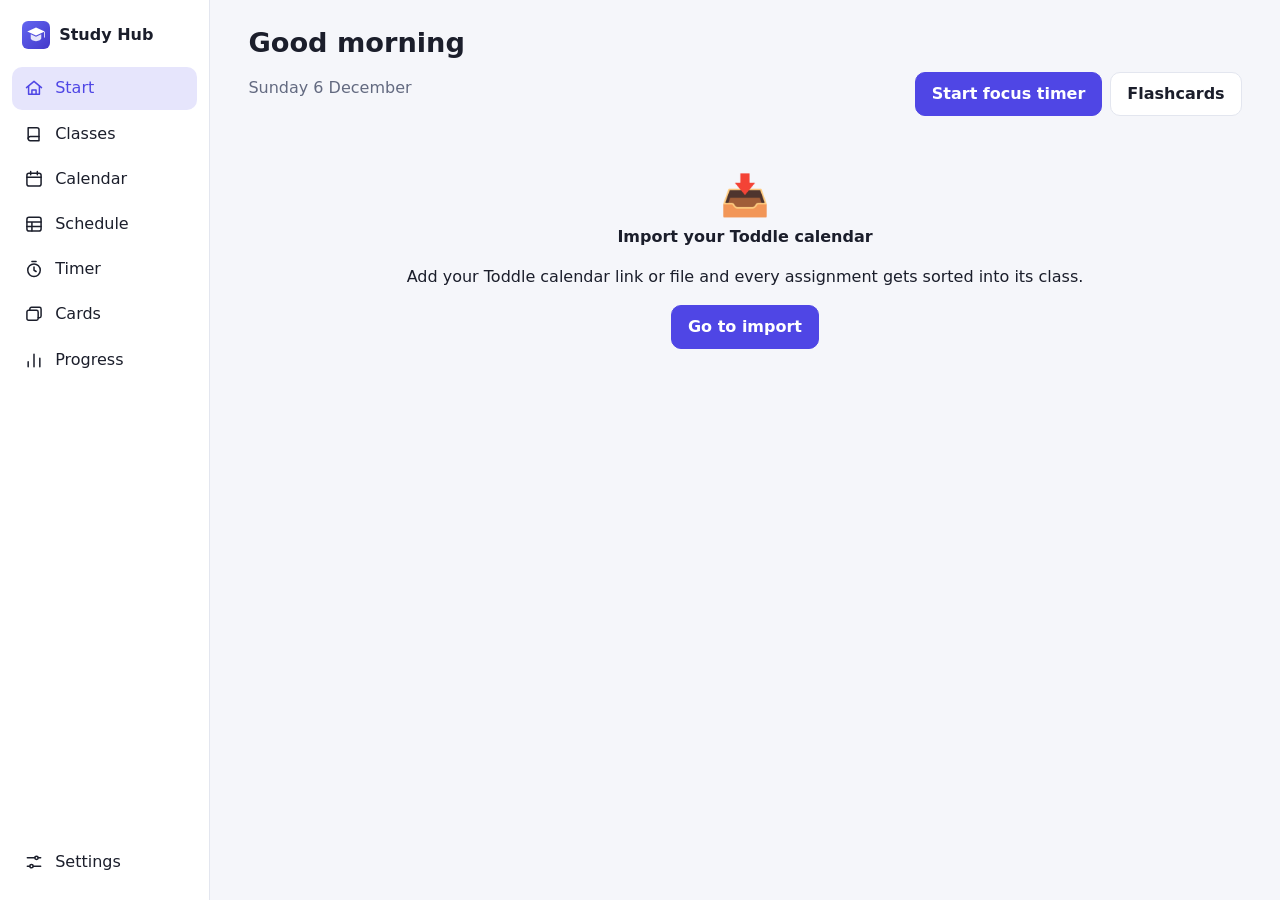
==== commit e609a5ba: "Cleaner UI: line icons, flatter rows, fewer badges, calmer Start page; add roadmap - Consistent SVG " ====
--- a/study-hub.html
+++ b/study-hub.html
@@ -11,8 +11,8 @@
 :root {
   --bg: #f5f6fa; --card: #ffffff; --text: #1b1e2b; --muted: #636a80; --line: #e3e6ef;
   --accent: #4f46e5; --good: #059669; --bad: #dc2626; --warn: #b45309;
-  --shadow: 0 1px 2px rgba(20,24,40,.06), 0 4px 14px rgba(20,24,40,.05);
-  --radius: 14px;
+  --shadow: none;
+  --radius: 12px;
 }
 :root[data-theme="dark"] { --bg: #0f1117; --card: #181b25; --text: #eceef5; --muted: #98a0b8; --line: #2a2f3d; --good: #34d399; --bad: #f87171; --warn: #fbbf24; --shadow: none; }
 @media (prefers-color-scheme: dark) {
@@ -25,7 +25,7 @@
 body { margin: 0; font: 16px/1.5 system-ui, -apple-system, "Segoe UI", Roboto, sans-serif; background: var(--bg); color: var(--text); display: grid; grid-template-columns: 210px 1fr; min-height: 100vh; }
 a { color: var(--accent); }
 h1 { font-size: 1.7rem; margin: .2rem 0 .8rem; line-height: 1.2; }
-h2 { font-size: 1.1rem; margin: 0 0 .7rem; }
+h2 { font-size: 1rem; font-weight: 650; margin: 0 0 .6rem; }
 h3 { font-size: 1rem; margin: 0 0 .3rem; }
 .muted { color: var(--muted); } .small { font-size: .85rem; } .late { color: var(--bad); } .hidden { visibility: hidden; }
 .skip { position: absolute; left: -999px; } .skip:focus { left: 8px; top: 8px; z-index: 99; background: var(--card); padding: .5rem; }
@@ -34,7 +34,7 @@
 .nav { position: sticky; top: 0; height: 100vh; padding: 1rem .75rem; display: flex; flex-direction: column; gap: 2px; background: var(--card); border-right: 1px solid var(--line); }
 .brand { display: flex; align-items: center; gap: .6rem; font-weight: 700; padding: .3rem .6rem 1rem; }
 .nav a { display: flex; align-items: center; gap: .7rem; padding: .6rem .75rem; border-radius: 10px; color: var(--text); text-decoration: none; font-weight: 500; }
-.nav a i { font-style: normal; width: 1.4rem; text-align: center; }
+.nav a svg { width: 20px; height: 20px; flex: none; fill: none; stroke: currentColor; stroke-width: 1.8; stroke-linecap: round; stroke-linejoin: round; }
 .nav a:hover { background: var(--bg); }
 .nav a.active { background: color-mix(in srgb, var(--accent) 14%, transparent); color: var(--accent); }
 .nav a b { margin-left: auto; font: 600 .8rem/1 ui-monospace, monospace; color: var(--accent); }
@@ -52,9 +52,8 @@
 .page-head h1 { margin-bottom: .1rem; }
 .sec-head { display: flex; justify-content: space-between; align-items: center; }
 .row { display: flex; gap: .5rem; flex-wrap: wrap; align-items: center; } .row.nowrap { flex-wrap: nowrap; } .center { justify-content: center; }
-.stat { text-align: left; } .stat-num { font-size: 2rem; font-weight: 700; line-height: 1.1; } .stat-num small { font-size: .9rem; font-weight: 500; color: var(--muted); margin-left: 2px; }
+.stat { text-align: left; } .stat-num { font-size: 1.75rem; font-weight: 700; line-height: 1.1; } .stat-num small { font-size: .9rem; font-weight: 500; color: var(--muted); margin-left: 2px; }
 .stat.warn .stat-num { color: var(--bad); }
-.hero { margin-bottom: .6rem; }
 
 /* buttons & forms */
 .btn { font: inherit; font-weight: 600; padding: .55rem 1rem; border-radius: 10px; border: 1px solid var(--line); background: var(--card); color: var(--text); cursor: pointer; text-decoration: none; display: inline-flex; align-items: center; gap: .4rem; }
@@ -77,22 +76,27 @@
 .filters { display: flex; gap: .6rem; flex-wrap: wrap; align-items: center; margin: .5rem 0 1rem; } .filters select, .filters input { width: auto; flex: 1 1 140px; max-width: 220px; }
 .tabs { display: flex; gap: .3rem; justify-content: center; margin-bottom: 1rem; flex-wrap: wrap; } .tab { font: inherit; border: 0; background: transparent; color: var(--muted); padding: .4rem .9rem; border-radius: 99px; cursor: pointer; font-weight: 600; } .tab.active { background: color-mix(in srgb, var(--accent) 15%, transparent); color: var(--accent); }
 
-/* tasks */
-.day-h { margin: 1rem 0 .4rem; font-size: .9rem; color: var(--muted); text-transform: uppercase; letter-spacing: .04em; } .day-h:first-child { margin-top: 0; }
-.task { display: flex; gap: .7rem; padding: .6rem .5rem .6rem .7rem; border-left: 4px solid var(--c, var(--line)); border-radius: 4px 10px 10px 4px; background: color-mix(in srgb, var(--c, var(--muted)) 6%, transparent); margin-bottom: .45rem; align-items: flex-start; }
-.task.is-done .task-title { text-decoration: line-through; color: var(--muted); }
-.task.is-overdue { background: color-mix(in srgb, var(--bad) 8%, transparent); }
-.check { flex: none; width: 24px; height: 24px; border-radius: 7px; border: 2px solid var(--muted); background: var(--card); color: #fff; font-weight: 800; cursor: pointer; display: grid; place-items: center; margin-top: 1px; padding: 0; } .check[aria-pressed="true"] { background: var(--good); border-color: var(--good); }
+/* rows */
+.day-h { margin: 1.1rem 0 .35rem; font-size: .78rem; font-weight: 650; color: var(--muted); text-transform: uppercase; letter-spacing: .06em; } .day-h:first-child { margin-top: 0; }
+.card > .day-h:first-of-type { margin-top: .2rem; }
+.count { font-weight: 500; color: var(--muted); font-size: .85rem; margin-left: .25rem; }
+.card.flush { padding-top: .1rem; padding-bottom: .1rem; }
+.list > :last-child { border-bottom: 0; }
+.trow { display: flex; gap: .8rem; padding: .7rem 0; border-bottom: 1px solid var(--line); align-items: flex-start; }
+.trow.is-done .task-title { color: var(--muted); text-decoration: line-through; }
+.check { flex: none; width: 22px; height: 22px; border-radius: 7px; border: 1.5px solid var(--muted); background: transparent; color: #fff; font-weight: 800; font-size: .8rem; cursor: pointer; display: grid; place-items: center; margin-top: 1px; padding: 0; } .check:hover { border-color: var(--accent); } .check[aria-pressed="true"] { background: var(--good); border-color: var(--good); }
 .task-main { flex: 1; min-width: 0; } .task-main summary { cursor: pointer; list-style: none; } .task-main summary::-webkit-details-marker { display: none; }
 .task-title { font-weight: 600; overflow-wrap: anywhere; display: block; }
-.task-meta { display: flex; gap: .4rem .6rem; flex-wrap: wrap; align-items: center; font-size: .82rem; color: var(--muted); margin-top: .15rem; } .due em { font-style: normal; } .due.late { color: var(--bad); font-weight: 600; }
+.task-meta { display: flex; gap: .2rem .75rem; flex-wrap: wrap; align-items: center; font-size: .82rem; color: var(--muted); margin-top: .15rem; } .due.late { color: var(--bad); }
 .task-detail { padding: .6rem 0 .2rem; } .desc { white-space: pre-wrap; overflow-wrap: anywhere; margin: 0 0 .5rem; font-size: .92rem; max-height: 14rem; overflow: auto; }
-.badge { font-size: .72rem; font-weight: 700; padding: .1rem .5rem; border-radius: 99px; background: var(--line); color: var(--text); }
-.b-summ { background: color-mix(in srgb, var(--bad) 18%, transparent); color: var(--bad); } .b-form { background: color-mix(in srgb, var(--warn) 20%, transparent); color: var(--warn); }
-.b-quick { background: color-mix(in srgb, var(--good) 18%, transparent); color: var(--good); } .b-learn { background: color-mix(in srgb, var(--accent) 15%, transparent); color: var(--accent); } .b-home { background: color-mix(in srgb, var(--warn) 15%, transparent); color: var(--warn); }
-.class-chip { font-size: .75rem; padding: .05rem .55rem; border-radius: 99px; text-decoration: none; color: var(--text); border: 1px solid var(--c); }
-.event-row { align-items: center; border-left-color: var(--muted); } .dot-ev { width: 10px; height: 10px; border-radius: 50%; background: var(--muted); flex: none; margin: 0 7px; }
-.mini-row { display: flex; justify-content: space-between; gap: .6rem; padding: .5rem .7rem; border-left: 4px solid var(--c); background: color-mix(in srgb, var(--c) 7%, transparent); border-radius: 4px 10px 10px 4px; margin-bottom: .4rem; text-decoration: none; color: var(--text); } .mini-title { font-weight: 600; overflow-wrap: anywhere; }
+.tag { font-size: .7rem; font-weight: 650; padding: .08rem .45rem; border-radius: 5px; background: var(--line); color: var(--muted); }
+.t-summ { background: color-mix(in srgb, var(--bad) 13%, transparent); color: var(--bad); } .t-form { background: color-mix(in srgb, var(--warn) 16%, transparent); color: var(--warn); } .t-quick { background: color-mix(in srgb, var(--good) 15%, transparent); color: var(--good); }
+.class-label { display: inline-flex; align-items: center; gap: .35rem; color: var(--muted); text-decoration: none; } .class-label:hover { color: var(--text); }
+.dot { width: 8px; height: 8px; border-radius: 50%; background: var(--c, var(--muted)); flex: none; display: inline-block; }
+.ev-dot { flex: none; width: 22px; height: 22px; position: relative; } .ev-dot::after { content: ""; position: absolute; inset: 7px; border-radius: 50%; background: var(--muted); opacity: .5; }
+.mini-row { display: flex; justify-content: space-between; align-items: flex-start; gap: 1rem; padding: .6rem 0; border-bottom: 1px solid var(--line); text-decoration: none; color: var(--text); } .mini-row:last-child { border-bottom: 0; } .mini-row:hover .mini-title { color: var(--accent); }
+.mini-row > span:first-child { display: flex; flex-direction: column; min-width: 0; } .mini-title { font-weight: 600; overflow-wrap: anywhere; } .mini-date { text-align: right; font-size: .82rem; color: var(--muted); white-space: nowrap; }
+.linkbtn { font: inherit; background: none; border: 0; padding: 0; color: var(--accent); text-decoration: underline; cursor: pointer; }
 
 /* classes, decks */
 .class-card, .deck { text-decoration: none; color: var(--text); border-top: 5px solid var(--c); display: block; transition: transform .1s; } .class-card:hover, .deck:hover { transform: translateY(-2px); }
@@ -100,7 +104,6 @@
 .class-head { border-left: 6px solid var(--c); padding-left: .8rem; margin-top: .4rem; }
 .bar { display: flex; height: 9px; border-radius: 99px; background: var(--line); overflow: hidden; margin: .4rem 0; } .bar span { display: block; height: 100%; }
 .deck-foot { display: flex; justify-content: space-between; margin-top: .8rem; font-size: .9rem; } .due-pill { background: var(--accent); color: #fff; border-radius: 99px; padding: 0 .6rem; font-size: .8rem; font-weight: 700; }
-.quick { display: grid; grid-template-columns: 1fr 1fr; gap: .6rem; } .quick-btn { display: flex; flex-direction: column; gap: .2rem; align-items: flex-start; font-size: 1.5rem; text-decoration: none; padding: .8rem; border-radius: 12px; background: var(--bg); color: var(--text); border: 1px solid var(--line); } .quick-btn span { font-size: .85rem; font-weight: 600; } .quick-btn:hover { border-color: var(--accent); }
 .empty { text-align: center; padding: 2.5rem 1rem; } .empty-icon { font-size: 2.5rem; }
 
 /* calendar */
@@ -149,20 +152,23 @@
 
 .sched-frame { width: 100%; height: calc(100vh - 8rem); min-height: 560px; border: 1px solid var(--line); border-radius: var(--radius); background: var(--bg); display: block; }
 @media (max-width: 760px) { .sched-frame { height: calc(100vh - 10rem); } }
+
+.narrow { max-width: 760px; }
+.note.info { background: color-mix(in srgb, var(--accent) 8%, transparent); border-left-color: var(--accent); }
 </style>
 </head>
 <body>
   <a class="skip" href="#view">Skip to content</a>
   <nav class="nav" aria-label="Main">
     <div class="brand"><img src="[data-uri]" alt="" width="28" height="28"><span>Study Hub</span></div>
-    <a href="#/" data-nav="start"><i>🏠</i><span>Start</span></a>
-    <a href="#/classes" data-nav="classes"><i>📚</i><span>Classes</span></a>
-    <a href="#/calendar" data-nav="calendar"><i>📅</i><span>Calendar</span></a>
-    <a href="#/schedule" data-nav="schedule"><i>🗓️</i><span>Schedule</span></a>
-    <a href="#/timer" data-nav="timer"><i>⏱️</i><span>Timer</span><b id="nav-timer"></b></a>
-    <a href="#/flashcards" data-nav="flashcards"><i>🗂️</i><span>Cards</span></a>
-    <a href="#/progress" data-nav="progress"><i>📈</i><span>Progress</span></a>
-    <a href="#/settings" data-nav="settings" class="nav-end"><i>⚙️</i><span>Settings</span></a>
+    <a href="#/" data-nav="start"><svg viewBox="0 0 24 24" aria-hidden="true"><path d="M3 11.5 12 4l9 7.5"/><path d="M5.5 10v9.5h13V10"/><path d="M9.5 19.5v-5h5v5"/></svg><span>Start</span></a>
+    <a href="#/classes" data-nav="classes"><svg viewBox="0 0 24 24" aria-hidden="true"><path d="M5 4.5h10.5A2.5 2.5 0 0 1 18 7v13H7.5A2.5 2.5 0 0 1 5 17.5z"/><path d="M5 17.5A2.5 2.5 0 0 1 7.5 15H18"/></svg><span>Classes</span></a>
+    <a href="#/calendar" data-nav="calendar"><svg viewBox="0 0 24 24" aria-hidden="true"><rect x="3.5" y="5" width="17" height="15.5" rx="2.5"/><path d="M3.5 10h17M8 3v4M16 3v4"/></svg><span>Calendar</span></a>
+    <a href="#/schedule" data-nav="schedule"><svg viewBox="0 0 24 24" aria-hidden="true"><rect x="3.5" y="4" width="17" height="16.5" rx="2.5"/><path d="M3.5 9.5h17M9.5 9.5v11M3.5 15h17"/></svg><span>Schedule</span></a>
+    <a href="#/timer" data-nav="timer"><svg viewBox="0 0 24 24" aria-hidden="true"><circle cx="12" cy="13.5" r="7.5"/><path d="M12 9.5v4l2.5 1.5M9.5 3h5"/></svg><span>Timer</span><b id="nav-timer"></b></a>
+    <a href="#/flashcards" data-nav="flashcards"><svg viewBox="0 0 24 24" aria-hidden="true"><rect x="3.5" y="7.5" width="13.5" height="12" rx="2"/><path d="M7 7.5V6a2 2 0 0 1 2-2h9.5a2 2 0 0 1 2 2v8.5a2 2 0 0 1-2 2H17"/></svg><span>Cards</span></a>
+    <a href="#/progress" data-nav="progress"><svg viewBox="0 0 24 24" aria-hidden="true"><path d="M5 20v-6M12 20V5M19 20v-10"/></svg><span>Progress</span></a>
+    <a href="#/settings" data-nav="settings" class="nav-end"><svg viewBox="0 0 24 24" aria-hidden="true"><path d="M4 7h9M17 7h3M4 17h3M11 17h9"/><circle cx="15" cy="7" r="2"/><circle cx="9" cy="17" r="2"/></svg><span>Settings</span></a>
   </nav>
   <main id="view" tabindex="-1"></main>
   <div id="toast" role="status" aria-live="polite"></div>
@@ -236,6 +242,9 @@
   a.remove();
   setTimeout(() => URL.revokeObjectURL(a.href), 1000);
 }
+
+// Teachers prefix titles with emoji (🏠, ✏️). The type tag already says it, so drop them for display.
+const displayTitle = (t) => t.replace(/^[\p{Extended_Pictographic}\uFE0F\u200D\s]+/u, '') || t;
 
 // ---- ics.js ----
 // Parses a Toddle calendar feed (.ics) into plain assignment objects.
@@ -595,49 +604,49 @@
 
 const isHomework = (e) => /^🏠/.test(e.title) || /\b(home ?learning|homework|HML)\b/i.test(e.title);
 
-function typeBadge(e) {
-  if (e.kind !== 'task') return `<span class="badge b-event">${esc(e.type)}</span>`;
+// Only tags that tell you something: "Learning" is the default and stays untagged.
+function tagsFor(e) {
+  if (e.kind !== 'task') return e.type === 'Holidays and vacations' ? '' : `<span class="tag">${esc(e.type)}</span>`;
   const map = {
-    'Summative Assessment': ['b-summ', 'Summative'],
-    'Formative Assessment': ['b-form', 'Formative'],
-    'Quick Task': ['b-quick', 'Quick task'],
-    'Learning Experience': ['b-learn', 'Learning'],
+    'Summative Assessment': ['t-summ', 'Summative'],
+    'Formative Assessment': ['t-form', 'Formative'],
+    'Quick Task': ['t-quick', 'Quick task'],
   };
-  const [cls, label] = map[e.type] || ['b-learn', e.type];
-  return `<span class="badge ${cls}">${esc(label)}</span>${isHomework(e) ? '<span class="badge b-home">Homework</span>' : ''}`;
-}
-
-function dueText(e) {
+  const m = map[e.type];
+  return (m ? `<span class="tag ${m[0]}">${m[1]}</span>` : '') + (isHomework(e) ? '<span class="tag">Homework</span>' : '');
+}
+
+function dueText(e, timeOnly = false) {
+  if (timeOnly) return e.allDay ? 'All day' : fmtTime(e.time, state.settings.time24);
   const when = e.allDay ? '' : ' · ' + fmtTime(e.time, state.settings.time24);
   const range = e.endDate !== e.date ? ` – ${fmtDate(e.endDate)}` : '';
   return `${fmtDate(e.date)}${range}${when}`;
 }
 
-function classChip(full) {
+function classLabel(full) {
   const c = classInfo(full);
-  return `<a class="class-chip" href="#/class/${encodeURIComponent(full)}" style="--c:${c.color}">${esc(c.name)}</a>`;
-}
-
-function taskRow(e, { showClass = true } = {}) {
+  return `<a class="class-label" href="#/class/${encodeURIComponent(full)}"><i class="dot" style="--c:${c.color}"></i>${esc(c.name)}</a>`;
+}
+
+function taskRow(e, { showClass = true, showRel = false, timeOnly = false } = {}) {
   const done = isDone(e.uid);
   const overdue = !done && e.date < today();
-  const color = classColor(e.classes[0]);
-  const rel = done ? 'Done' : relDay(e.date);
   return `
-  <div class="task ${done ? 'is-done' : ''} ${overdue ? 'is-overdue' : ''}" style="--c:${color}">
+  <div class="trow ${done ? 'is-done' : ''}">
     <button class="check" data-action="toggle" data-uid="${esc(e.uid)}" aria-pressed="${done}" aria-label="${done ? 'Mark as not done' : 'Mark as done'}">${done ? '✓' : ''}</button>
     <details class="task-main" data-keep="${esc(e.uid)}">
       <summary>
-        <span class="task-title">${esc(e.title)}</span>
+        <span class="task-title">${esc(displayTitle(e.title))}</span>
         <span class="task-meta">
-          ${typeBadge(e)}
-          <span class="due ${overdue ? 'late' : ''}">${esc(dueText(e))} <em>(${esc(rel)})</em></span>
-          ${showClass ? e.classes.map(classChip).join('') : ''}
+          ${tagsFor(e)}
+          <span class="due ${overdue ? 'late' : ''}">${esc(dueText(e, timeOnly))}</span>
+          ${showRel && !done ? `<span>${esc(relDay(e.date))}</span>` : ''}
+          ${showClass ? e.classes.map(classLabel).join('') : ''}
         </span>
       </summary>
       <div class="task-detail">
         ${e.description ? `<p class="desc">${linkify(e.description)}</p>` : '<p class="muted">No description.</p>'}
-        <p class="muted small">${e.createdBy ? 'By ' + esc(e.createdBy) : ''}</p>
+        ${e.createdBy ? `<p class="muted small">Set by ${esc(e.createdBy)}</p>` : ''}
         ${e.link ? `<a class="btn small" href="${esc(e.link)}" target="_blank" rel="noopener noreferrer">Open in Toddle ↗</a>` : ''}
       </div>
     </details>
@@ -646,10 +655,10 @@
 
 function eventRow(e) {
   return `
-  <div class="task event-row">
-    <span class="dot-ev"></span>
-    <div class="task-main"><div class="task-title">${esc(e.title)}</div>
-      <div class="task-meta">${typeBadge(e)} <span class="due">${esc(dueText(e))}</span>${e.location ? ` <span class="muted">📍 ${esc(e.location)}</span>` : ''}</div>
+  <div class="trow event-row">
+    <span class="ev-dot"></span>
+    <div class="task-main"><div class="task-title">${esc(displayTitle(e.title))}</div>
+      <div class="task-meta">${tagsFor(e)}<span class="due">${esc(dueText(e))}</span>${e.location ? `<span>${esc(e.location)}</span>` : ''}</div>
     </div>
   </div>`;
 }
@@ -1081,14 +1090,17 @@
 
 // ================= START =================
 function startPage() {
+  const t = today();
   const name = state.settings.name ? `, ${esc(state.settings.name)}` : '';
-  const head = `<div class="hero"><div><h1>${greeting()}${name} 👋</h1><p class="muted">${fmtDate(today(), { weekday: 'long', day: 'numeric', month: 'long', year: 'numeric' })}</p></div></div>`;
+  const cards = dueCardCount();
+  const head = `<div class="page-head"><div><h1>${greeting()}${name}</h1><p class="muted">${fmtDate(t, { weekday: 'long', day: 'numeric', month: 'long' })}</p></div>
+    <div class="row"><a class="btn primary" href="#/timer">Start focus timer</a><a class="btn" href="#/flashcards">Flashcards${cards ? ` · ${cards} due` : ''}</a></div></div>`;
   if (!state.events.length) return head + importCta();
 
-  const t = today();
-  const all = tasks();
-  const open = all.filter((e) => !isDone(e.uid));
-  const overdue = open.filter((e) => e.date < t);
+  const open = tasks().filter((e) => !isDone(e.uid));
+  const overdueAll = open.filter((e) => e.date < t).sort((a, b) => (b.date + (b.time || '')).localeCompare(a.date + (a.time || '')));
+  const recent = overdueAll.filter((e) => diffDays(t, e.date) <= 14);
+  const older = overdueAll.length - recent.length;
   const week = open.filter((e) => e.date >= t && e.date <= addDays(t, 7));
   const assess = open.filter((e) => /Assessment/.test(e.type) && e.date >= t).slice(0, 4);
   const dueToday = open.filter((e) => e.date === t).length;
@@ -1096,38 +1108,43 @@
 
   const days = {};
   week.forEach((e) => (days[e.date] ||= []).push(e));
-  const dayBlocks = Object.keys(days).sort().map((d) => `<h3 class="day-h">${fmtDate(d)} <span class="muted">${d === t ? 'Today' : diffDays(d, t) === 1 ? 'Tomorrow' : ''}</span></h3>${days[d].map((e) => taskRow(e)).join('')}`).join('');
+  const dayBlocks = Object.keys(days).sort().map((d) => `<h3 class="day-h">${d === t ? 'Today' : diffDays(d, t) === 1 ? 'Tomorrow' : fmtDate(d)}</h3><div class="list">${days[d].map((e) => taskRow(e, { timeOnly: true })).join('')}</div>`).join('');
+
+  const overdueCard = overdueAll.length ? `
+    <section class="card"><div class="sec-head"><h2>Overdue <span class="count">${overdueAll.length}</span></h2><button class="btn small" data-action="mark-overdue-done">Mark all done</button></div>
+      ${recent.length ? `<div class="list">${recent.slice(0, 6).map((e) => taskRow(e, { showRel: true })).join('')}</div>` : ''}
+      ${recent.length > 6 ? `<p class="muted small">+ ${recent.length - 6} more from the last two weeks. Open a class to see them.</p>` : ''}
+      ${older ? `<p class="muted small">${older} older item${older > 1 ? 's' : ''} not shown. <button class="linkbtn" data-action="mark-older-done">Mark them done</button></p>` : ''}
+    </section>` : '';
 
   return `${head}
   <div class="grid stats">
     <div class="card stat"><div class="stat-num">${dueToday}</div><div class="muted">due today</div></div>
-    <div class="card stat ${overdue.length ? 'warn' : ''}"><div class="stat-num">${overdue.length}</div><div class="muted">overdue</div></div>
+    <div class="card stat ${overdueAll.length ? 'warn' : ''}"><div class="stat-num">${overdueAll.length}</div><div class="muted">overdue</div></div>
     <div class="card stat"><div class="stat-num">${week.length}</div><div class="muted">next 7 days</div></div>
     <div class="card stat"><div class="stat-num">${studyMinutesOn(t)}<small>min</small></div><div class="muted">studied today</div></div>
   </div>
   <div class="grid two">
     <div>
-      ${overdue.length ? `<section class="card"><div class="sec-head"><h2>Overdue</h2><button class="btn small" data-action="mark-overdue-done">Mark all done</button></div>${overdue.slice(0, 5).map((e) => taskRow(e)).join('')}${overdue.length > 5 ? `<p class="muted small">+ ${overdue.length - 5} more — open a class to see them.</p>` : ''}</section>` : ''}
-      <section class="card"><h2>Coming up</h2>${dayBlocks || '<p class="muted">Nothing due in the next 7 days. Nice.</p>'}</section>
+      <section class="card"><h2>Coming up</h2>${dayBlocks || '<p class="muted">Nothing due in the next 7 days.</p>'}</section>
+      ${overdueCard}
     </div>
     <div>
-      <section class="card"><h2>Study tools</h2>
-        <div class="quick">
-          <a class="quick-btn" href="#/timer">⏱️<span>Start focus timer</span></a>
-          <a class="quick-btn" href="#/flashcards">🗂️<span>Flashcards${dueCardCount() ? ` · ${dueCardCount()} due` : ''}</span></a>
-          <a class="quick-btn" href="#/calendar">📅<span>Calendar</span></a>
-          <a class="quick-btn" href="#/progress">📈<span>Progress</span></a>
-        </div></section>
-      <section class="card"><h2>Upcoming assessments</h2>
-        ${assess.length ? assess.map((e) => `<a class="mini-row" href="#/class/${encodeURIComponent(e.classes[0])}" style="--c:${classColor(e.classes[0])}"><span class="mini-title">${esc(e.title)}</span><span class="muted small">${typeBadge(e)} ${fmtDate(e.date)}</span></a>`).join('') : '<p class="muted">No assessments coming up.</p>'}
+      <section class="card"><h2>Assessments</h2>
+        ${assess.length ? assess.map((e) => `<a class="mini-row" href="#/class/${encodeURIComponent(e.classes[0])}"><span><span class="mini-title">${esc(displayTitle(e.title))}</span><span class="muted small">${esc(classInfo(e.classes[0]).name)}</span></span><span class="mini-date">${fmtDate(e.date)}<br>${esc(relDay(e.date))}</span></a>`).join('') : '<p class="muted">No assessments coming up.</p>'}
       </section>
-      ${nextOff ? `<section class="card"><h2>Next time off</h2><p><strong>${esc(nextOff.title)}</strong><br><span class="muted">${fmtDate(nextOff.date)}${nextOff.endDate !== nextOff.date ? ' – ' + fmtDate(nextOff.endDate) : ''}</span></p></section>` : ''}
+      ${nextOff ? `<section class="card"><h2>Next time off</h2><p class="mini-title">${esc(nextOff.title)}</p><p class="muted">${fmtDate(nextOff.date)}${nextOff.endDate !== nextOff.date ? ' – ' + fmtDate(nextOff.endDate) : ''}</p></section>` : ''}
     </div>
   </div>`;
 }
 
 actions['toggle'] = (el) => {
   toggleDone(el.dataset.uid);
+  rerender();
+};
+actions['mark-older-done'] = () => {
+  const cutoff = addDays(today(), -14);
+  tasks().filter((e) => e.date < cutoff && !isDone(e.uid)).forEach((e) => toggleDone(e.uid, 'bulk'));
   rerender();
 };
 actions['mark-overdue-done'] = () => {
@@ -1148,7 +1165,7 @@
       <div class="cc-top"><h3>${esc(i.name)}</h3><span class="muted small">${esc(i.code)}</span></div>
       <div class="cc-nums"><span><strong>${s.open}</strong> open</span>${s.overdue ? `<span class="late"><strong>${s.overdue}</strong> overdue</span>` : ''}<span class="muted">${s.total} total</span></div>
       ${bar([{ v: pct, c: i.color, t: 'done' }])}
-      <div class="muted small">${s.next ? `Next: ${esc(s.next.title)} · ${fmtDate(s.next.date)}` : 'Nothing upcoming'}</div>
+      <div class="muted small">${s.next ? `Next: ${esc(displayTitle(s.next.title))} · ${fmtDate(s.next.date)}` : 'Nothing upcoming'}</div>
     </a>`;
   }).join('');
   return `<div class="page-head"><h1>Classes</h1><span class="muted">${tasks().length} assignments in ${names.length} classes</span></div><div class="grid classes">${cards}</div>`;
@@ -1193,10 +1210,10 @@
     const q = search.trim().toLowerCase();
     list = list.filter((e) => (e.title + ' ' + e.description).toLowerCase().includes(q));
   }
-  const overdue = list.filter((e) => e.date < t && !isDone(e.uid));
+  const overdue = list.filter((e) => e.date < t && !isDone(e.uid)).reverse();
   const upcoming = list.filter((e) => e.date >= t);
   const past = list.filter((e) => e.date < t && isDone(e.uid)).reverse();
-  const section = (title, arr) => (arr.length ? `<h3 class="day-h">${title} <span class="muted">${arr.length}</span></h3>${arr.map((e) => taskRow(e, { showClass: false })).join('')}` : '');
+  const section = (title, arr, rel) => (arr.length ? `<h3 class="day-h">${title} <span class="count">${arr.length}</span></h3><div class="card flush"><div class="list">${arr.map((e) => taskRow(e, { showClass: false, showRel: rel })).join('')}</div></div>` : '');
   const s = classStats(name);
   const chips = [['open', 'Open'], ['all', 'All'], ['done', 'Done']].map(([k, l]) => `<button class="chip ${classFilter === k ? 'active' : ''}" data-action="class-filter" data-f="${k}">${l}</button>`).join('');
   return `
@@ -1208,7 +1225,7 @@
     <select data-change="type-filter" aria-label="Filter by type"><option value="">All types</option>${types.map((x) => `<option ${typeFilter === x ? 'selected' : ''}>${esc(x)}</option>`).join('')}</select>
     <input type="search" data-input="search" placeholder="Search…" value="${esc(search)}" aria-label="Search assignments">
   </div>
-  ${section('Overdue', overdue)}${section('Upcoming', upcoming)}${section('Earlier', past)}
+  ${section('Overdue', overdue, true)}${section('Upcoming', upcoming, true)}${section('Earlier', past, false)}
   ${list.length ? '' : '<p class="muted">Nothing matches these filters.</p>'}`;
 }
 
@@ -1247,7 +1264,7 @@
     const evs = map[key] || [];
     const chips = evs.slice(0, 3).map((e) => {
       const c = e.kind === 'task' ? classColor(e.classes[0]) : e.type === 'Holidays and vacations' ? 'var(--muted)' : 'var(--accent)';
-      return `<span class="cal-chip ${e.kind === 'task' && isDone(e.uid) ? 'is-done' : ''}" style="--c:${c}">${esc(e.title)}</span>`;
+      return `<span class="cal-chip ${e.kind === 'task' && isDone(e.uid) ? 'is-done' : ''}" style="--c:${c}">${esc(displayTitle(e.title))}</span>`;
     }).join('');
     cells += `<button class="cal-cell ${d.getMonth() !== cal.m ? 'other' : ''} ${key === t ? 'today' : ''} ${key === cal.sel ? 'selected' : ''}" data-action="cal-select" data-date="${key}" aria-label="${fmtDate(key)}, ${evs.length} events">
       <span class="cal-num">${d.getDate()}</span><span class="cal-chips">${chips}</span>${evs.length > 3 ? `<span class="cal-more">+${evs.length - 3}</span>` : ''}</button>`;
@@ -1260,7 +1277,7 @@
   ${state.events.length ? '' : '<p class="muted">Import your Toddle calendar in Settings to see assignments here.</p>'}
   <div class="cal">${heads}${cells}</div>
   <section class="card"><h2>${fmtDate(cal.sel, { weekday: 'long', day: 'numeric', month: 'long' })}</h2>
-    ${sel.length ? sel.map((e) => (e.kind === 'task' ? taskRow(e) : eventRow(e))).join('') : '<p class="muted">Nothing on this day.</p>'}</section>`;
+    ${sel.length ? `<div class="list">${sel.map((e) => (e.kind === 'task' ? taskRow(e) : eventRow(e))).join('')}</div>` : '<p class="muted">Nothing on this day.</p>'}</section>`;
 }
 
 // ================= PROGRESS =================
@@ -1447,7 +1464,7 @@
   const chk = (k) => (s[k] ? 'checked' : '');
   const synced = state.lastSync ? new Date(state.lastSync).toLocaleString('en-GB') : 'never';
   return `
-  <h1>Settings</h1>
+  <div class="narrow"><h1>Settings</h1>
 
   <section class="card"><h2>Toddle import</h2>
     <p class="muted">${state.events.length ? `<strong>${state.events.length}</strong> events loaded (${tasks().length} assignments in ${classNames().length} classes). Last import: ${synced}.` : 'Nothing imported yet.'}</p>
@@ -1460,7 +1477,7 @@
       ${state.events.length || state.feedUrl ? '<button class="btn danger" data-action="clear-feed">Remove imported data</button>' : ''}
     </div>
     ${getProxy()
-      ? `<div class="note"><strong>Your link is private.</strong> It is saved only in this browser. When you sync, it is sent through the app's sync service, which only forwards it to Toddle. Toddle refreshes its calendar about once a day, so new work can take up to 24 hours to show.</div>`
+      ? `<div class="note info"><strong>Your link is private.</strong> It is saved only in this browser. When you sync, it is sent through the app's sync service, which only forwards it to Toddle. Toddle refreshes its calendar about once a day, so new work can take up to 24 hours to show.</div>`
       : `<div class="note"><strong>Heads up:</strong> your link contains a private access key, so it is saved only in this browser. Toddle only lets its own website download the feed, so syncing from the link needs a proxy (see the README). Without one, download the file from the link and use <em>Upload .ics file</em> instead.</div>`}
     ${syncStatus.error ? `<div class="note err"><strong>Last sync problem</strong><pre>${esc(syncStatus.error)}</pre><button class="btn small" data-action="copy-error">Copy details</button></div>` : ''}
     <details><summary class="muted">Advanced: sync service address</summary>
@@ -1498,7 +1515,7 @@
       <label class="btn">Restore backup<input type="file" accept=".json,application/json" data-change="import-data" hidden></label>
       <button class="btn danger" data-action="reset-all">Delete everything</button>
     </div>
-  </section>`;
+  </section></div>`;
 }
 
 // ---- app.js ----
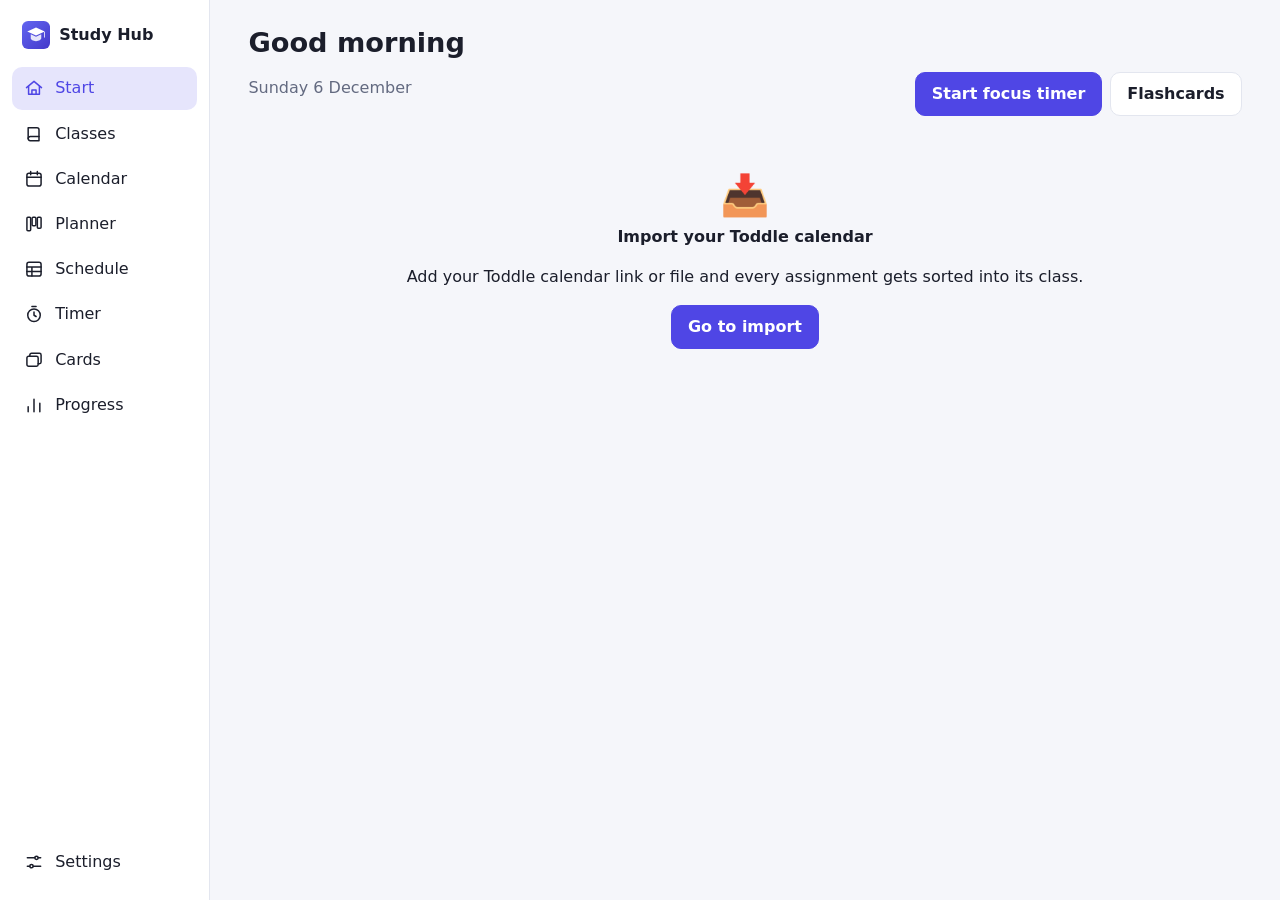
==== commit 1026d545: "Add weekly planner and flashcard study modes Planner: week view, drag/drop and day picker, estimates" ====
--- a/study-hub.html
+++ b/study-hub.html
@@ -141,7 +141,7 @@
 @media (max-width: 760px) {
   body { grid-template-columns: 1fr; padding-bottom: 66px; }
   .nav { position: fixed; inset: auto 0 0 0; height: auto; flex-direction: row; justify-content: space-around; padding: .3rem; border-right: 0; border-top: 1px solid var(--line); z-index: 20; gap: 0; }
-  .brand { display: none; } .nav a { flex-direction: column; gap: 0; padding: .3rem .2rem; font-size: .65rem; flex: 1; align-items: center; } .nav a b { margin: 0; position: absolute; transform: translateY(-14px); font-size: .6rem; } .nav-end { margin-top: 0; }
+  .brand { display: none; } .nav { padding: .3rem .1rem; } .nav a { flex-direction: column; gap: .1rem; padding: .3rem 0; font-size: .58rem; flex: 1 1 0; min-width: 0; align-items: center; } .nav a span { max-width: 100%; overflow: hidden; text-overflow: ellipsis; } .nav a b { margin: 0; position: absolute; transform: translateY(-14px); font-size: .6rem; } .nav-end { margin-top: 0; }
   main { padding-top: 1rem; } h1 { font-size: 1.4rem; }
   .cal-cell { min-height: 58px; } .cal-chip { font-size: 0; padding: 0; width: 8px; height: 8px; border-radius: 50%; border: 0; background: var(--c); display: inline-block; margin-right: 2px; } .cal-chips { flex-direction: row; flex-wrap: wrap; } .cal-more { display: none; }
 }
@@ -155,6 +155,44 @@
 
 .narrow { max-width: 760px; }
 .note.info { background: color-mix(in srgb, var(--accent) 8%, transparent); border-left-color: var(--accent); }
+
+/* planner */
+.pweek { display: grid; grid-template-columns: repeat(auto-fill, minmax(190px, 1fr)); gap: .6rem; align-items: start; margin-bottom: 1rem; }
+@media (min-width: 1180px) { .pweek { grid-template-columns: var(--cols, repeat(7, minmax(0, 1fr))); } }
+.pday { background: var(--card); border: 1px solid var(--line); border-radius: var(--radius); padding: .6rem; min-height: 170px; display: flex; flex-direction: column; gap: .4rem; }
+.pday.today { border-color: var(--accent); box-shadow: 0 0 0 1px var(--accent); }
+.pday.weekend { background: color-mix(in srgb, var(--bg) 55%, var(--card)); }
+.pday-head { display: flex; flex-direction: column; gap: .05rem; font-size: .9rem; }
+.over { color: var(--warn); font-weight: 600; }
+[data-drop].drop-on { outline: 2px dashed var(--accent); outline-offset: -2px; background: color-mix(in srgb, var(--accent) 7%, var(--card)); }
+.tray { display: grid; grid-template-columns: repeat(auto-fill, minmax(230px, 1fr)); gap: .5rem; margin: .4rem 0 .6rem; }
+.p-main { flex: 1; min-width: 0; } .p-main summary { cursor: pointer; list-style: none; } .p-main summary::-webkit-details-marker { display: none; }
+.p-edit { padding-top: .5rem; display: flex; flex-direction: column; gap: .4rem; } .p-edit .field { margin: 0; font-size: .75rem; }
+.due-mark { font-size: .72rem; color: var(--muted); border-left: 3px solid var(--bad); padding-left: .4rem; overflow-wrap: anywhere; } .due-mark b { color: var(--bad); }
+
+/* flashcard study modes */
+.quiz { max-width: 640px; margin: 1rem auto; text-align: center; display: flex; flex-direction: column; gap: .8rem; padding: 1.5rem; }
+.quiz input { text-align: center; font-size: 1.1rem; }
+.mc-list { display: grid; gap: .5rem; }
+.mc-opt { justify-content: flex-start; text-align: left; padding: .7rem 1rem; }
+.mc-key { display: inline-grid; place-items: center; width: 1.4rem; height: 1.4rem; border-radius: 6px; background: var(--line); font-size: .75rem; color: var(--muted); flex: none; }
+.mc-opt.right { border-color: var(--good); background: color-mix(in srgb, var(--good) 14%, transparent); }
+.mc-opt.wrong { border-color: var(--bad); background: color-mix(in srgb, var(--bad) 12%, transparent); }
+.mc-opt:disabled { opacity: 1; cursor: default; }
+.verdict { font-weight: 700; font-size: 1.1rem; } .v-correct { color: var(--good); } .v-almost { color: var(--warn); } .v-wrong { color: var(--bad); }
+.answer-cmp { display: grid; grid-template-columns: 1fr 1fr; gap: .8rem; text-align: left; overflow-wrap: anywhere; }
+.answer-cmp .fc-label { display: block; }
+.prev-row { display: flex; justify-content: space-between; gap: 1rem; padding: .25rem 0; border-bottom: 1px solid var(--line); font-size: .85rem; overflow-wrap: anywhere; }
+.study-opts { margin-top: 1rem; }
+@media (max-width: 380px) { .nav a { font-size: .52rem; } }
+.pcard { padding: .5rem .55rem; border: 1px solid var(--line); border-left: 3px solid var(--c, var(--accent)); border-radius: 9px; background: var(--card); cursor: grab; }
+.pcard.is-done { opacity: .55; } .pcard.dragging { opacity: .35; }
+.p-title { display: -webkit-box; -webkit-line-clamp: 3; -webkit-box-orient: vertical; overflow: hidden; font-size: .84rem; line-height: 1.25; font-weight: 600; overflow-wrap: break-word; hyphens: auto; }
+.p-meta { display: flex; align-items: center; gap: .4rem; margin-top: .35rem; min-width: 0; font-size: .72rem; color: var(--muted); }
+.p-meta .check { width: 16px; height: 16px; border-radius: 5px; font-size: .6rem; margin: 0; }
+.p-cls { min-width: 0; overflow: hidden; text-overflow: ellipsis; white-space: nowrap; }
+.p-min { margin-left: auto; white-space: nowrap; }
+.p-flag { display: inline-block; margin-top: .3rem; font-size: .68rem; font-weight: 650; color: var(--warn); }
 </style>
 </head>
 <body>
@@ -164,6 +202,7 @@
     <a href="#/" data-nav="start"><svg viewBox="0 0 24 24" aria-hidden="true"><path d="M3 11.5 12 4l9 7.5"/><path d="M5.5 10v9.5h13V10"/><path d="M9.5 19.5v-5h5v5"/></svg><span>Start</span></a>
     <a href="#/classes" data-nav="classes"><svg viewBox="0 0 24 24" aria-hidden="true"><path d="M5 4.5h10.5A2.5 2.5 0 0 1 18 7v13H7.5A2.5 2.5 0 0 1 5 17.5z"/><path d="M5 17.5A2.5 2.5 0 0 1 7.5 15H18"/></svg><span>Classes</span></a>
     <a href="#/calendar" data-nav="calendar"><svg viewBox="0 0 24 24" aria-hidden="true"><rect x="3.5" y="5" width="17" height="15.5" rx="2.5"/><path d="M3.5 10h17M8 3v4M16 3v4"/></svg><span>Calendar</span></a>
+    <a href="#/planner" data-nav="planner"><svg viewBox="0 0 24 24" aria-hidden="true"><rect x="3.5" y="4" width="4.5" height="16" rx="1.2"/><rect x="9.75" y="4" width="4.5" height="10" rx="1.2"/><rect x="16" y="4" width="4.5" height="13" rx="1.2"/></svg><span>Planner</span></a>
     <a href="#/schedule" data-nav="schedule"><svg viewBox="0 0 24 24" aria-hidden="true"><rect x="3.5" y="4" width="17" height="16.5" rx="2.5"/><path d="M3.5 9.5h17M9.5 9.5v11M3.5 15h17"/></svg><span>Schedule</span></a>
     <a href="#/timer" data-nav="timer"><svg viewBox="0 0 24 24" aria-hidden="true"><circle cx="12" cy="13.5" r="7.5"/><path d="M12 9.5v4l2.5 1.5M9.5 3h5"/></svg><span>Timer</span><b id="nav-timer"></b></a>
     <a href="#/flashcards" data-nav="flashcards"><svg viewBox="0 0 24 24" aria-hidden="true"><rect x="3.5" y="7.5" width="13.5" height="12" rx="2"/><path d="M7 7.5V6a2 2 0 0 1 2-2h9.5a2 2 0 0 1 2 2v8.5a2 2 0 0 1-2 2H17"/></svg><span>Cards</span></a>
@@ -288,13 +327,6 @@
     time: allDay ? null : `${m[4]}:${m[5]}`,
     allDay,
   };
-}
-
-function addDays(dateStr, n) {
-  const d = new Date(dateStr + 'T12:00:00');
-  d.setDate(d.getDate() + n);
-  const p = (x) => String(x).padStart(2, '0');
-  return `${d.getFullYear()}-${p(d.getMonth() + 1)}-${p(d.getDate())}`;
 }
 
 function splitClasses(raw) {
@@ -388,12 +420,17 @@
     sound: true,
     notify: false,
     proxy: '',
+    dailyLimit: 90,
+    defaultEst: 30,
+    planWeekends: false,
   },
   feedUrl: '',
   events: [],
   lastSync: null,
   pastPrompted: false,
   done: {}, // uid -> date completed
+  plan: {}, // uid -> day it is planned for
+  est: {}, // uid -> estimated minutes
   decks: [],
   sessions: [], // { date, minutes, cls }
   reviews: {}, // date -> flashcards reviewed
@@ -647,7 +684,10 @@
       <div class="task-detail">
         ${e.description ? `<p class="desc">${linkify(e.description)}</p>` : '<p class="muted">No description.</p>'}
         ${e.createdBy ? `<p class="muted small">Set by ${esc(e.createdBy)}</p>` : ''}
-        ${e.link ? `<a class="btn small" href="${esc(e.link)}" target="_blank" rel="noopener noreferrer">Open in Toddle ↗</a>` : ''}
+        <div class="row">
+          ${e.link ? `<a class="btn small" href="${esc(e.link)}" target="_blank" rel="noopener noreferrer">Open in Toddle ↗</a>` : ''}
+          ${state.decks.filter((d) => d.link === e.uid).map((d) => `<a class="btn small" href="#/flashcards/${d.id}">Study cards: ${esc(d.name)}</a>`).join('')}
+        </div>
       </div>
     </details>
   </div>`;
@@ -682,6 +722,10 @@
   60 * (mode === 'focus' ? state.settings.focusMin : mode === 'short' ? state.settings.shortMin : state.settings.longMin);
 
 timer.remaining = total();
+
+function focusOn(cls) {
+  timer.cls = cls || '';
+}
 
 function syncDurations() {
   if (!timer.running) timer.remaining = total();
@@ -820,40 +864,172 @@
   updateTimerUI();
 }
 
+// ---- textmatch.js ----
+// Pure text helpers for flashcards: checking typed answers and parsing pasted card lists.
+
+// Lowercase, strip accents and punctuation, collapse spaces, so "Café!" matches "cafe".
+function norm(s) {
+  return String(s ?? '')
+    .toLowerCase()
+    .normalize('NFD')
+    .replace(/[̀-ͯ]/g, '')
+    .replace(/[^\p{L}\p{N}\s]/gu, ' ')
+    .replace(/\s+/g, ' ')
+    .trim();
+}
+
+function lev(a, b) {
+  if (a === b) return 0;
+  let prev = Array.from({ length: b.length + 1 }, (_, i) => i);
+  for (let i = 1; i <= a.length; i++) {
+    const cur = [i];
+    for (let j = 1; j <= b.length; j++) {
+      cur[j] = Math.min(prev[j] + 1, cur[j - 1] + 1, prev[j - 1] + (a[i - 1] === b[j - 1] ? 0 : 1));
+    }
+    prev = cur;
+  }
+  return prev[b.length];
+}
+
+// 'correct' | 'almost' | 'wrong'. Alternatives may be separated by / or ;, and (bracketed notes) are optional.
+function judge(given, answer) {
+  const g = norm(given);
+  if (!g) return 'wrong';
+  const options = new Set(
+    [answer, answer.replace(/\([^)]*\)/g, ' '), ...answer.split(/\s*[/;]\s*/)].map(norm).filter(Boolean)
+  );
+  if (options.has(g)) return 'correct';
+  for (const o of options) {
+    if (/^\d+$/.test(o)) continue; // a wrong number is just wrong
+    const allowed = o.length >= 12 ? 2 : o.length >= 5 ? 1 : 0;
+    if (allowed && lev(g, o) <= allowed) return 'almost';
+  }
+  return 'wrong';
+}
+
+const PATTERNS = {
+  tab: /\t/,
+  dcolon: /\s*::\s*/,
+  semi: /\s*;\s*/,
+  dash: /\s+[-–—]\s+/,
+  equals: /\s+=\s+/,
+  comma: /\s*,\s*/,
+  colon: /\s*:\s*/,
+};
+const AUTO_ORDER = ['tab', 'dcolon', 'semi', 'dash', 'equals', 'comma'];
+
+function splitLine(line, sep = 'auto') {
+  for (const key of sep === 'auto' ? AUTO_ORDER : [sep]) {
+    const m = PATTERNS[key] && line.match(PATTERNS[key]);
+    if (!m) continue;
+    const front = line.slice(0, m.index).trim();
+    const back = line.slice(m.index + m[0].length).trim();
+    if (front && back) return { front, back };
+  }
+  return null;
+}
+
+function parseBulk(text, sep = 'auto') {
+  const cards = [];
+  let skipped = 0;
+  for (const raw of String(text ?? '').split('\n')) {
+    const line = raw.trim();
+    if (!line) continue;
+    const card = splitLine(line, sep);
+    if (card) cards.push(card);
+    else skipped++;
+  }
+  return { cards, skipped };
+}
+
+// ---- planlogic.js ----
+// Pure planner logic: spread unplanned assignments over the days before their deadlines.
+
+const isWeekend = (d) => [0, 6].includes(parseYmd(d).getDay());
+
+/**
+ * tasks:  open, unplanned assignments ({ uid, date, time })
+ * load:   minutes already planned per day { 'YYYY-MM-DD': minutes }
+ * Returns { uid: 'YYYY-MM-DD' }, or null when the week is already over.
+ * Earliest deadlines go first; each task takes the lightest allowed day on or before its deadline
+ * (earliest day wins a tie). Overdue work is spread over the whole week, starting from the first day still available.
+ */
+function autoPlan({ tasks, load, today, weekStart, weekEnd, weekends, estOf }) {
+  const first = today > weekStart ? today : weekStart;
+  if (first > weekEnd) return null;
+  const days = [];
+  for (let d = first; d <= weekEnd; d = addDays(d, 1)) days.push(d);
+  const loads = { ...load };
+  const out = {};
+  const order = [...tasks].sort((a, b) => (a.date + (a.time || '')).localeCompare(b.date + (b.time || '')));
+  for (const t of order) {
+    // Overdue work has no live deadline left, so it may use any day this week; the rest must land by its due date.
+    const deadline = t.date < first || t.date > weekEnd ? weekEnd : t.date;
+    let candidates = days.filter((d) => d <= deadline);
+    const allowed = weekends ? candidates : candidates.filter((d) => !isWeekend(d));
+    if (allowed.length) candidates = allowed;
+    let best = candidates[0];
+    for (const d of candidates) if ((loads[d] || 0) < (loads[best] || 0)) best = d;
+    out[t.uid] = best;
+    loads[best] = (loads[best] || 0) + estOf(t.uid);
+  }
+  return out;
+}
+
 // ---- cards.js ----
-// Flashcard maker with simple spaced repetition (Leitner boxes).
+// Flashcards: decks, spaced repetition, and three ways to study (flip, type the answer, multiple choice).
+
 
 
 
 
 const INTERVALS = [0, 1, 3, 7, 14, 30, 60];
-let study = null; // { deckId, queue, flipped, total, seen, again, finished }
-
+const MASTERED_BOX = 4; // a card reviewed correctly often enough to be 14+ days away
+const STUDY_MODES = { flip: 'Flip cards', type: 'Type the answer', mc: 'Multiple choice' };
+const DIRS = { f: 'Front → back', b: 'Back → front', both: 'Both ways' };
+const SEPS = { auto: 'Detect automatically', tab: 'Tab', semi: 'Semicolon ;', comma: 'Comma ,', dash: 'Spaced dash -', colon: 'Colon :' };
+
+let study = null; // the study session in progress, see studyGo()
+let bulkSep = 'auto';
+
+// ---- helpers ----
 const deckById = (id) => state.decks.find((d) => d.id === id);
 const dueCards = (d) => d.cards.filter((c) => c.due <= today());
-
-function parseBulk(text) {
-  return text
-    .split('\n')
-    .map((l) => l.trim())
-    .filter(Boolean)
-    .map((l) => {
-      let parts = l.split('\t');
-      if (parts.length < 2) parts = l.split(/\s*(?:;|::)\s*/);
-      if (parts.length < 2) return null;
-      return { front: parts[0].trim(), back: parts.slice(1).join(' ').trim() };
-    })
-    .filter((c) => c && c.front && c.back);
-}
-
-const newCard = (front, back) => ({ id: uid(), front, back, box: 0, due: today() });
-
-// ---- Actions ----
+const prefsOf = (d) => ({ mode: 'flip', dir: 'f', scope: 'due', ...(d.prefs || {}) });
+const newCard = (front, back) => ({ id: uid(), front, back, box: 0, due: today(), seen: 0, miss: 0 });
+const missRate = (c) => ((c.seen || 0) ? (c.miss || 0) / c.seen : 0);
+const weakCards = (d) =>
+  d.cards.filter((c) => (c.miss || 0) > 0).sort((a, b) => missRate(b) - missRate(a) || b.miss - a.miss).slice(0, 20);
+const masteredCount = (d) => d.cards.filter((c) => c.box >= MASTERED_BOX).length;
+const askText = (c, dir) => (dir === 'f' ? c.front : c.back);
+const answerText = (c, dir) => (dir === 'f' ? c.back : c.front);
+const shuffle = (arr) => arr.map((v) => [Math.random(), v]).sort((a, b) => a[0] - b[0]).map((p) => p[1]);
+
+const dueCardCount = () => state.decks.reduce((a, d) => a + dueCards(d).length, 0);
+
+// ---- deck and card management ----
+function renderPreview(ta) {
+  const box = document.getElementById(ta.dataset.prev);
+  if (!box) return;
+  if (!ta.value.trim()) {
+    box.innerHTML = '';
+    return;
+  }
+  const { cards, skipped } = parseBulk(ta.value, bulkSep);
+  const rows = cards.slice(0, 4).map((c) => `<div class="prev-row"><span>${esc(c.front)}</span><span class="muted">${esc(c.back)}</span></div>`).join('');
+  box.innerHTML = `<p class="muted small">${cards.length} card${cards.length === 1 ? '' : 's'} found${skipped ? `, ${skipped} line${skipped === 1 ? '' : 's'} skipped (no separator)` : ''}.</p>${rows}${cards.length > 4 ? `<p class="muted small">…and ${cards.length - 4} more</p>` : ''}`;
+}
+inputs['bulk-preview'] = (el) => renderPreview(el);
+changes['bulk-sep'] = (el) => {
+  bulkSep = el.value;
+  document.querySelectorAll('[data-input="bulk-preview"]').forEach(renderPreview);
+};
+
 actions['deck-create'] = () => {
   const name = document.getElementById('deck-name').value.trim();
   if (!name) return toast('Give the deck a name first.');
   const cls = document.getElementById('deck-class').value;
-  const cards = parseBulk(document.getElementById('deck-bulk').value).map((c) => newCard(c.front, c.back));
+  const cards = parseBulk(document.getElementById('deck-bulk').value, bulkSep).cards.map((c) => newCard(c.front, c.back));
   const deck = { id: uid(), name, cls, cards, created: today() };
   state.decks.unshift(deck);
   save();
@@ -880,7 +1056,7 @@
 };
 actions['card-bulk'] = (el) => {
   const d = deckById(el.dataset.id);
-  const cards = parseBulk(document.getElementById('bulk-text').value);
+  const { cards } = parseBulk(document.getElementById('bulk-text').value, bulkSep);
   if (!cards.length) return toast('No cards found. Use one per line: term ; definition');
   cards.forEach((c) => d.cards.push(newCard(c.front, c.back)));
   save();
@@ -927,58 +1103,156 @@
   }
   el.value = '';
 };
-
-actions['study-start'] = (el) => {
+changes['deck-pref'] = (el) => {
   const d = deckById(el.dataset.id);
-  let cards = el.dataset.mode === 'all' ? [...d.cards] : dueCards(d);
-  if (el.dataset.shuffle !== 'no') cards.sort(() => Math.random() - 0.5);
-  if (!cards.length) return toast('Nothing to study yet.');
-  study = { deckId: d.id, queue: cards.map((c) => c.id), flipped: false, total: cards.length, seen: 0, again: 0, finished: false };
+  d.prefs = { ...prefsOf(d), [el.dataset.key]: el.value };
+  save();
+};
+changes['deck-link'] = (el) => {
+  const d = deckById(el.dataset.id);
+  if (el.value) d.link = el.value;
+  else delete d.link;
+  save();
+};
+
+// ---- studying ----
+const cardMode = () => (study.mode === 'mc' && study.options.length < 2 ? 'flip' : study.mode);
+const currentCard = () => {
+  const item = study.queue[0];
+  return { item, card: deckById(study.deckId).cards.find((c) => c.id === item.id) };
+};
+
+function prepare() {
+  if (!study || !study.queue.length) return;
+  study.flipped = false;
+  study.phase = 'ask';
+  study.result = null;
+  study.picked = null;
+  study.options = [];
+  if (study.mode === 'mc') {
+    const { item, card } = currentCard();
+    const right = answerText(card, item.dir);
+    const seen = new Set([norm(right)]);
+    const wrong = [];
+    for (const other of shuffle(deckById(study.deckId).cards.filter((c) => c.id !== card.id))) {
+      const text = answerText(other, item.dir);
+      if (!seen.has(norm(text))) {
+        seen.add(norm(text));
+        wrong.push(text);
+      }
+      if (wrong.length === 3) break;
+    }
+    study.options = shuffle([right, ...wrong]);
+    study.rightIndex = study.options.indexOf(right);
+  }
+}
+
+const focusAnswer = () => document.getElementById('type-answer')?.focus();
+
+actions['study-go'] = (el) => {
+  const d = deckById(el.dataset.id);
+  const p = prefsOf(d);
+  if (p.mode === 'mc' && d.cards.length < 4) return toast('Multiple choice needs at least 4 cards in the deck.');
+  const pool = p.scope === 'all' ? d.cards : p.scope === 'weak' ? weakCards(d) : dueCards(d);
+  if (!pool.length) {
+    return toast(p.scope === 'weak' ? 'No hard cards yet. Study a few rounds first.' : p.scope === 'due' ? 'Nothing is due right now. Try "All cards".' : 'This deck has no cards yet.');
+  }
+  const queue = shuffle(pool).map((c) => ({ id: c.id, dir: p.dir === 'both' ? (Math.random() < 0.5 ? 'f' : 'b') : p.dir }));
+  study = { deckId: d.id, mode: p.mode, queue, total: queue.length, again: 0, finished: false };
+  prepare();
+  rerender();
+  focusAnswer();
+};
+actions['study-quit'] = () => {
+  study = null;
   rerender();
 };
 actions['study-flip'] = () => {
-  if (study && !study.finished) {
+  if (study && !study.finished && cardMode() === 'flip') {
     study.flipped = !study.flipped;
     rerender();
   }
 };
-actions['study-quit'] = () => {
-  study = null;
-  rerender();
-};
 actions['study-rate'] = (el) => rate(el.dataset.rating);
 
+actions['type-check'] = (el) => {
+  if (!study || study.phase !== 'ask') return;
+  const given = el && el.dataset && el.dataset.skip ? '' : document.getElementById('type-answer').value;
+  const { item, card } = currentCard();
+  study.result = { verdict: judge(given, answerText(card, item.dir)), given };
+  study.phase = 'result';
+  rerender();
+};
+actions['type-next'] = (el) => rate(study.result.verdict === 'correct' || (el && el.dataset && el.dataset.override) ? 'good' : 'again');
+
+const pick = (i) => {
+  if (!study || study.phase !== 'ask' || i < 0 || i >= study.options.length) return;
+  study.picked = i;
+  study.phase = 'result';
+  rerender();
+};
+actions['mc-pick'] = (el) => pick(Number(el.dataset.i));
+actions['mc-next'] = () => rate(study.picked === study.rightIndex ? 'good' : 'again');
+
 function rate(rating) {
-  if (!study || study.finished || !study.flipped) return;
+  if (!study || study.finished) return;
   const d = deckById(study.deckId);
-  const id = study.queue.shift();
-  const c = d.cards.find((x) => x.id === id);
+  const item = study.queue.shift();
+  const c = d.cards.find((x) => x.id === item.id);
   if (c) {
-    c.box = rating === 'again' ? 0 : Math.min(INTERVALS.length - 1, c.box + (rating === 'easy' ? 2 : 1));
+    c.seen = (c.seen || 0) + 1;
+    if (rating === 'again') {
+      c.miss = (c.miss || 0) + 1;
+      c.box = 0;
+      study.again++;
+      study.queue.push(item);
+    } else {
+      c.box = Math.min(INTERVALS.length - 1, c.box + (rating === 'easy' ? 2 : 1));
+    }
     c.due = addDays(today(), INTERVALS[c.box]);
-    if (rating === 'again') {
-      study.queue.push(id);
-      study.again++;
-    }
-  }
-  study.seen++;
+  }
   state.reviews[today()] = (state.reviews[today()] || 0) + 1;
   save();
-  study.flipped = false;
-  if (!study.queue.length) study.finished = true;
-  rerender();
-}
-
-// Keyboard shortcuts while studying
+  if (study.queue.length) prepare();
+  else study.finished = true;
+  rerender();
+  focusAnswer();
+}
+
 document.addEventListener('keydown', (e) => {
-  if (!study || /^(INPUT|TEXTAREA|SELECT)$/.test(e.target.tagName)) return;
+  if (!study || study.finished) return;
+  const mode = cardMode();
+  const inField = /^(INPUT|TEXTAREA|SELECT)$/.test(e.target.tagName);
+  if (mode === 'type') {
+    if (e.key !== 'Enter') return;
+    if (study.phase === 'ask' && e.target.id === 'type-answer') {
+      e.preventDefault();
+      actions['type-check']();
+    } else if (study.phase === 'result' && !inField) {
+      e.preventDefault();
+      actions['type-next']();
+    }
+    return;
+  }
+  if (inField) return;
+  if (mode === 'mc') {
+    if (study.phase === 'ask' && /^[1-4]$/.test(e.key)) pick(Number(e.key) - 1);
+    else if (study.phase === 'result' && (e.key === 'Enter' || e.key === ' ')) {
+      e.preventDefault();
+      actions['mc-next']();
+    }
+    return;
+  }
   if (e.key === ' ' || e.key === 'Enter') {
     e.preventDefault();
     actions['study-flip']();
   } else if (study.flipped && ['1', '2', '3'].includes(e.key)) rate(['again', 'good', 'easy'][e.key - 1]);
 });
 
-// ---- Views ----
+// ---- views ----
+const sepSelect = () =>
+  `<label class="field">Separator<select data-change="bulk-sep">${Object.entries(SEPS).map(([k, v]) => `<option value="${k}" ${bulkSep === k ? 'selected' : ''}>${v}</option>`).join('')}</select></label>`;
+
 function cardsPage(deckId) {
   if (deckId) return deckPage(deckById(deckId));
   const opts = classNames().map((c) => `<option value="${esc(c)}">${esc(classInfo(c).name)}</option>`).join('');
@@ -988,7 +1262,7 @@
         return `<a class="card deck" href="#/flashcards/${d.id}" style="--c:${d.cls ? classInfo(d.cls).color : 'var(--accent)'}">
           <h3>${esc(d.name)}</h3>
           <div class="muted">${d.cls ? esc(classInfo(d.cls).name) : 'No class'}</div>
-          <div class="deck-foot"><span>${d.cards.length} cards</span><span class="${due ? 'due-pill' : 'muted'}">${due ? due + ' due' : 'all caught up'}</span></div>
+          <div class="deck-foot"><span>${d.cards.length} cards · ${masteredCount(d)} mastered</span><span class="${due ? 'due-pill' : 'muted'}">${due ? due + ' due' : 'all caught up'}</span></div>
         </a>`;
       }).join('')}</div>`
     : emptyState('🗂️', 'No decks yet', 'Make your first deck below. Paste a list of terms and definitions to fill it in one go.');
@@ -1002,31 +1276,53 @@
       <label class="field grow">Name<input id="deck-name" type="text" maxlength="60" placeholder="e.g. Cell organelles"></label>
       <label class="field">Class<select id="deck-class"><option value="">None</option>${opts}</select></label>
     </div>
-    <label class="field">Cards <span class="muted">(optional, one per line: term ; definition)</span>
-      <textarea id="deck-bulk" rows="5" placeholder="mitochondria ; makes ATP&#10;nucleus ; contains DNA"></textarea></label>
+    <div class="form-row">
+      <label class="field grow">Cards <span class="muted">(optional, one per line: term ; definition)</span>
+        <textarea id="deck-bulk" rows="5" data-input="bulk-preview" data-prev="deck-prev" placeholder="mitochondria ; makes ATP&#10;nucleus ; contains DNA"></textarea></label>
+      ${sepSelect()}
+    </div>
+    <div id="deck-prev"></div>
     <button class="btn primary" data-action="deck-create">Create deck</button>
   </div>`;
+}
+
+function studyPanel(d) {
+  const p = prefsOf(d);
+  const scopes = { due: `Due today (${dueCards(d).length})`, all: `All cards (${d.cards.length})`, weak: `Hardest cards (${weakCards(d).length})` };
+  const select = (key, label, map) =>
+    `<label class="field">${label}<select data-change="deck-pref" data-id="${d.id}" data-key="${key}">${Object.entries(map).map(([k, v]) => `<option value="${k}" ${p[key] === k ? 'selected' : ''}>${v}</option>`).join('')}</select></label>`;
+  return `
+  <div class="card study-opts"><div class="form-row">
+    ${select('mode', 'Mode', STUDY_MODES)}${select('dir', 'Direction', DIRS)}${select('scope', 'Cards', scopes)}
+    <button class="btn primary" data-action="study-go" data-id="${d.id}" ${d.cards.length ? '' : 'disabled'}>Start studying</button>
+  </div></div>`;
+}
+
+function linkOptions(d) {
+  const oldest = addDays(today(), -30);
+  const list = tasks().filter((e) => (!isDone(e.uid) && e.date >= oldest) || e.uid === d.link);
+  return ['<option value="">None</option>']
+    .concat(list.map((e) => `<option value="${esc(e.uid)}" ${d.link === e.uid ? 'selected' : ''}>${esc(displayTitle(e.title))} · ${esc(classInfo(e.classes[0] || '').name)} · ${fmtDate(e.date)}</option>`))
+    .join('');
 }
 
 function deckPage(d) {
   if (!d) return emptyState('🤔', 'Deck not found', '<a href="#/flashcards">Back to flashcards</a>');
   if (study && study.deckId === d.id) return studyView(d);
-  const due = dueCards(d).length;
-  const head = `
-  <div class="page-head"><div><a class="muted small" href="#/flashcards">← All decks</a><h1>${esc(d.name)}</h1>
-    <div class="muted">${d.cls ? esc(classInfo(d.cls).name) + ' · ' : ''}${d.cards.length} cards · ${due} due</div></div>
-    <div class="row">
-      <button class="btn primary" data-action="study-start" data-id="${d.id}" data-mode="due" ${due ? '' : 'disabled'}>Study due (${due})</button>
-      <button class="btn" data-action="study-start" data-id="${d.id}" data-mode="all" ${d.cards.length ? '' : 'disabled'}>Study all</button>
-    </div></div>`;
+  const reviews = d.cards.reduce((a, c) => a + (c.seen || 0), 0);
+  const misses = d.cards.reduce((a, c) => a + (c.miss || 0), 0);
+  const accuracy = reviews ? `${Math.round(100 * (1 - misses / reviews))}% accuracy over ${reviews} reviews` : 'not studied yet';
   const cardsList = d.cards.length
     ? `<div class="card-list">${d.cards.map((c) => `
         <div class="card-item"><div><strong>${esc(c.front)}</strong><div class="muted">${esc(c.back)}</div></div>
-        <div class="row"><span class="box-pill" title="Box ${c.box}">Lv ${c.box}</span>
+        <div class="row"><span class="box-pill" title="Level ${c.box}${c.miss ? `, missed ${c.miss} of ${c.seen}` : ''}">Lv ${c.box}${c.miss ? ` · ${c.miss}✕` : ''}</span>
         <button class="btn small" data-action="card-edit" data-id="${d.id}" data-card="${c.id}">Edit</button>
         <button class="btn small danger" data-action="card-delete" data-id="${d.id}" data-card="${c.id}" aria-label="Delete card">✕</button></div></div>`).join('')}</div>`
     : emptyState('✏️', 'No cards yet', 'Add one below, or paste a whole list.');
-  return `${head}
+  return `
+  <div class="page-head"><div><a class="muted small" href="#/flashcards">← All decks</a><h1>${esc(d.name)}</h1>
+    <div class="muted">${d.cls ? esc(classInfo(d.cls).name) + ' · ' : ''}${d.cards.length} cards · ${masteredCount(d)} mastered · ${dueCards(d).length} due · ${accuracy}</div></div></div>
+  ${studyPanel(d)}
   <div class="card form-card">
     <h2>Add cards</h2>
     <div class="form-row">
@@ -1035,9 +1331,13 @@
       <button class="btn primary" data-action="card-add" data-id="${d.id}">Add</button>
     </div>
     <details><summary class="muted">Paste many at once</summary>
-      <textarea id="bulk-text" rows="5" placeholder="term ; definition (one per line)"></textarea>
+      <div class="form-row"><label class="field grow">Cards
+        <textarea id="bulk-text" rows="5" data-input="bulk-preview" data-prev="bulk-prev" placeholder="term ; definition (one per line)"></textarea></label>${sepSelect()}</div>
+      <div id="bulk-prev"></div>
       <button class="btn" data-action="card-bulk" data-id="${d.id}">Add pasted cards</button></details>
   </div>
+  <div class="card"><label class="field">Linked assignment <span class="muted">(shows a "Study cards" button on it)</span>
+    <select data-change="deck-link" data-id="${d.id}">${linkOptions(d)}</select></label></div>
   ${cardsList}
   <div class="row footer-row">
     <button class="btn small" data-action="deck-export" data-id="${d.id}">Export deck</button>
@@ -1049,30 +1349,280 @@
   if (study.finished) {
     return `<div class="card study-done">
       <div class="empty-icon">🎉</div><h2>Session complete</h2>
-      <p>${study.total} cards reviewed${study.again ? `, ${study.again} needed another go` : ' — no misses'}.</p>
+      <p>${study.total} cards reviewed${study.again ? `, ${study.again} needed another go` : ', no misses'}.</p>
       <div class="row center"><button class="btn primary" data-action="study-quit">Back to deck</button></div></div>`;
   }
-  const c = d.cards.find((x) => x.id === study.queue[0]);
-  const done = study.total - new Set(study.queue).size;
-  return `
+  const mode = cardMode();
+  const { item, card } = currentCard();
+  const q = askText(card, item.dir);
+  const a = answerText(card, item.dir);
+  const done = study.total - new Set(study.queue.map((i) => i.id)).size;
+  const hint = mode === 'flip' ? 'Space flips · 1 Again · 2 Good · 3 Easy' : mode === 'type' ? 'Enter checks your answer' : 'Press 1–4 to answer';
+  const head = `
   <div class="page-head"><h1>${esc(d.name)}</h1><button class="btn small" data-action="study-quit">Exit</button></div>
   <div class="bar"><span style="width:${(100 * done) / study.total}%;background:var(--accent)"></span></div>
-  <p class="muted small">${study.queue.length} left · Space flips · 1 Again · 2 Good · 3 Easy</p>
-  <button class="flashcard ${study.flipped ? 'flipped' : ''}" data-action="study-flip" aria-label="Flip card">
-    <span class="fc-label">${study.flipped ? 'Back' : 'Front'}</span>
-    <span class="fc-text">${esc(study.flipped ? c.back : c.front)}</span>
-  </button>
-  <div class="row center rate-row ${study.flipped ? '' : 'hidden'}">
-    <button class="btn danger" data-action="study-rate" data-rating="again">Again</button>
-    <button class="btn" data-action="study-rate" data-rating="good">Good</button>
-    <button class="btn primary" data-action="study-rate" data-rating="easy">Easy</button>
+  <p class="muted small">${study.queue.length} left · ${STUDY_MODES[study.mode]} · ${hint}</p>`;
+
+  if (mode === 'flip') {
+    const face = study.flipped ? (item.dir === 'f' ? 'Back' : 'Front') : item.dir === 'f' ? 'Front' : 'Back';
+    return `${head}
+    <button class="flashcard ${study.flipped ? 'flipped' : ''}" data-action="study-flip" aria-label="Flip card">
+      <span class="fc-label">${face}</span><span class="fc-text">${esc(study.flipped ? a : q)}</span>
+    </button>
+    <div class="row center rate-row ${study.flipped ? '' : 'hidden'}">
+      <button class="btn danger" data-action="study-rate" data-rating="again">Again</button>
+      <button class="btn" data-action="study-rate" data-rating="good">Good</button>
+      <button class="btn primary" data-action="study-rate" data-rating="easy">Easy</button>
+    </div>`;
+  }
+
+  if (mode === 'type') {
+    if (study.phase === 'ask') {
+      return `${head}
+      <div class="card quiz"><span class="fc-label">Question</span><div class="fc-text">${esc(q)}</div>
+        <input id="type-answer" type="text" autocomplete="off" autocapitalize="off" spellcheck="false" placeholder="Type your answer">
+        <div class="row center"><button class="btn primary" data-action="type-check">Check</button><button class="btn" data-action="type-check" data-skip="1">I don't know</button></div></div>`;
+    }
+    const v = study.result.verdict;
+    const label = { correct: 'Correct ✓', almost: 'Almost. Close enough?', wrong: 'Not quite' }[v];
+    return `${head}
+    <div class="card quiz"><span class="fc-label">Question</span><div class="fc-text">${esc(q)}</div>
+      <div class="verdict v-${v}">${label}</div>
+      <div class="answer-cmp"><div><span class="fc-label">Your answer</span>${esc(study.result.given) || '—'}</div><div><span class="fc-label">Answer</span>${esc(a)}</div></div>
+      <div class="row center">${v === 'correct' ? '' : '<button class="btn" data-action="type-next" data-override="1">I was right</button>'}<button class="btn primary" data-action="type-next">${v === 'correct' ? 'Next' : 'Next (counts as missed)'}</button></div></div>`;
+  }
+
+  const asked = study.phase === 'ask';
+  const buttons = study.options.map((o, i) => {
+    const cls = asked ? '' : i === study.rightIndex ? 'right' : i === study.picked ? 'wrong' : '';
+    return `<button class="btn mc-opt ${cls}" data-action="mc-pick" data-i="${i}" ${asked ? '' : 'disabled'}><span class="mc-key">${i + 1}</span>${esc(o)}</button>`;
+  }).join('');
+  return `${head}
+  <div class="card quiz"><span class="fc-label">Question</span><div class="fc-text">${esc(q)}</div>
+    <div class="mc-list">${buttons}</div>
+    ${asked ? '' : `<div class="verdict ${study.picked === study.rightIndex ? 'v-correct' : 'v-wrong'}">${study.picked === study.rightIndex ? 'Correct ✓' : 'Not quite'}</div><div class="row center"><button class="btn primary" data-action="mc-next">Next</button></div>`}</div>`;
+}
+
+// ---- planner.js ----
+// Weekly planner: put assignments on days, watch the load per day, and auto-spread what's left.
+
+
+
+
+
+
+let anchor = null; // any date inside the week being shown
+
+const startOfWeek = (d) => addDays(d, -((parseYmd(d).getDay() - Number(state.settings.weekStart) + 7) % 7));
+function weekOf() {
+  anchor ||= today();
+  const start = startOfWeek(anchor);
+  return { start, end: addDays(start, 6), days: Array.from({ length: 7 }, (_, i) => addDays(start, i)) };
+}
+
+const estOf = (uid) => state.est[uid] || Number(state.settings.defaultEst) || 30;
+
+function setPlan(uid, date) {
+  if (date) state.plan[uid] = date;
+  else delete state.plan[uid];
+  save();
+}
+
+function loadByDay(days) {
+  const load = {};
+  for (const e of tasks()) {
+    const d = state.plan[e.uid];
+    if (d && days.includes(d) && !isDone(e.uid)) load[d] = (load[d] || 0) + estOf(e.uid);
+  }
+  return load;
+}
+
+// Open, unplanned work due by the end of this week (plus anything recently overdue).
+function trayTasks(w) {
+  const oldest = addDays(today(), -14);
+  return tasks().filter((e) => !isDone(e.uid) && !state.plan[e.uid] && e.date <= w.end && e.date >= oldest);
+}
+
+function todaysPlan() {
+  const items = tasks().filter((e) => state.plan[e.uid] === today() && !isDone(e.uid));
+  return { items, minutes: items.reduce((a, e) => a + estOf(e.uid), 0) };
+}
+
+// ---- views ----
+function planCard(e, w) {
+  const id = esc(e.uid);
+  const done = isDone(e.uid);
+  const planned = state.plan[e.uid] || '';
+  const est = state.est[e.uid];
+  const cls = e.classes[0] || '';
+  const c = classInfo(cls);
+  const late = !done && e.date < today();
+  const after = planned && planned > e.date && !done && !late;
+  const options = ['<option value="">Not planned</option>']
+    .concat(w.days.map((d) => `<option value="${d}" ${d === planned ? 'selected' : ''}>${fmtDate(d)}</option>`))
+    .join('');
+  return `
+  <div class="pcard ${done ? 'is-done' : ''}" draggable="true" data-drag="${id}" style="--c:${c.color}">
+    <details class="p-main" data-keep="p-${id}">
+      <summary>
+        <span class="p-title">${esc(displayTitle(e.title))}</span>
+        <span class="p-meta">
+          <button class="check" data-action="toggle" data-uid="${id}" aria-pressed="${done}" aria-label="${done ? 'Mark as not done' : 'Mark as done'}">${done ? '✓' : ''}</button>
+          <span class="p-cls">${esc(c.name)}</span>
+          <span class="p-min">${est ? est : '~' + estOf(e.uid)} min</span>
+        </span>
+        ${late ? '<span class="p-flag">overdue</span>' : ''}${after ? '<span class="p-flag">after due date</span>' : ''}
+      </summary>
+      <div class="p-edit">
+        <div class="muted small">Due ${esc(fmtDate(e.date))}${e.allDay ? '' : ' · ' + esc(fmtTime(e.time, state.settings.time24))}</div>
+        <label class="field">Day <select data-change="plan-day" data-uid="${id}">${options}</select></label>
+        <label class="field">Minutes <input type="number" min="5" max="480" step="5" data-change="plan-est" data-uid="${id}" value="${est || ''}" placeholder="${estOf(e.uid)}"></label>
+        <div class="row"><button class="btn small" data-action="plan-focus" data-cls="${esc(cls)}">Start timer</button>${e.link ? `<a class="btn small" href="${esc(e.link)}" target="_blank" rel="noopener noreferrer">Toddle ↗</a>` : ''}</div>
+      </div>
+    </details>
   </div>`;
 }
 
-const dueCardCount = () => state.decks.reduce((a, d) => a + dueCards(d).length, 0);
+const dueMark = (e) =>
+  `<div class="due-mark"><b>Due</b> ${e.allDay ? '' : esc(fmtTime(e.time, state.settings.time24)) + ' · '}${esc(displayTitle(e.title))}</div>`;
+
+function plannerPage() {
+  if (!state.events.length) {
+    return '<h1>Planner</h1>' + emptyState('📥', 'Import your Toddle calendar first', 'The planner works with your assignments.', '<a class="btn primary" href="#/settings">Go to import</a>');
+  }
+  const w = weekOf();
+  const t = today();
+  const limit = Number(state.settings.dailyLimit) || 90;
+  const load = loadByDay(w.days);
+  const tray = trayTasks(w);
+
+  const plannedBy = {};
+  const dueBy = {};
+  for (const e of tasks()) {
+    const p = state.plan[e.uid];
+    if (p && p >= w.start && p <= w.end) (plannedBy[p] ||= []).push(e);
+    if (!isDone(e.uid) && e.date >= w.start && e.date <= w.end) (dueBy[e.date] ||= []).push(e);
+  }
+
+  const columns = w.days.map((d) => {
+    const mins = load[d] || 0;
+    const over = mins > limit;
+    const planned = plannedBy[d] || [];
+    const due = (dueBy[d] || []).filter((e) => state.plan[e.uid] !== d);
+    return `
+    <div class="pday ${d === t ? 'today' : ''} ${isWeekend(d) ? 'weekend' : ''}" data-drop="${d}">
+      <div class="pday-head"><strong>${fmtDate(d, { weekday: 'short', day: 'numeric' })}</strong><span class="small ${over ? 'over' : 'muted'}">${mins} / ${limit} min</span></div>
+      <div class="bar"><span style="width:${Math.min(100, (100 * mins) / limit)}%;background:${over ? 'var(--warn)' : 'var(--accent)'}"></span></div>
+      ${due.map(dueMark).join('')}
+      ${planned.map((e) => planCard(e, w)).join('')}
+      ${planned.length || due.length ? '' : '<p class="muted small">Free</p>'}
+    </div>`;
+  }).join('');
+
+  const range = `${fmtDate(w.start, { day: 'numeric', month: 'short' })} – ${fmtDate(w.end, { day: 'numeric', month: 'short', year: 'numeric' })}`;
+  return `
+  <div class="page-head"><div><h1>Planner</h1><p class="muted">${range}</p></div>
+    <div class="row"><button class="btn small" data-action="plan-prev" aria-label="Previous week">‹</button><button class="btn small" data-action="plan-today">This week</button><button class="btn small" data-action="plan-next" aria-label="Next week">›</button></div></div>
+  <section class="card" data-drop="">
+    <div class="sec-head"><h2>To plan <span class="count">${tray.length}</span></h2>
+      <div class="row"><button class="btn small" data-action="plan-clear">Clear week</button><button class="btn small primary" data-action="plan-auto">Auto-plan</button></div></div>
+    ${tray.length ? `<div class="tray">${tray.map((e) => planCard(e, w)).join('')}</div>` : '<p class="muted">Everything due this week is planned.</p>'}
+    <p class="muted small">Drag a card onto a day, or open it and pick a day. Auto-plan spreads the work before each deadline, up to ${limit} min a day${state.settings.planWeekends ? '' : ', weekdays only'}. Limits are in Settings.</p>
+  </section>
+  <div class="pweek" style="--cols:${w.days.map((d) => (isWeekend(d) && !state.settings.planWeekends ? 'minmax(0,.8fr)' : 'minmax(0,1.3fr)')).join(' ')}">${columns}</div>`;
+}
+
+// ---- actions ----
+actions['plan-prev'] = () => { anchor = addDays(weekOf().start, -7); rerender(); };
+actions['plan-next'] = () => { anchor = addDays(weekOf().start, 7); rerender(); };
+actions['plan-today'] = () => { anchor = today(); rerender(); };
+
+actions['plan-auto'] = () => {
+  const w = weekOf();
+  const open = trayTasks(w);
+  if (!open.length) return toast('Nothing left to plan this week.');
+  const plan = autoPlan({
+    tasks: open,
+    load: loadByDay(w.days),
+    today: today(),
+    weekStart: w.start,
+    weekEnd: w.end,
+    weekends: Boolean(state.settings.planWeekends),
+    estOf,
+  });
+  if (!plan) return toast('That week is already over. Pick this week or a later one.');
+  Object.entries(plan).forEach(([uid, d]) => { state.plan[uid] = d; });
+  save();
+  const over = Object.values(loadByDay(w.days)).filter((m) => m > (Number(state.settings.dailyLimit) || 90)).length;
+  toast(`Planned ${Object.keys(plan).length} assignments${over ? `. ${over} day${over > 1 ? 's are' : ' is'} over your daily limit` : ''}`);
+  rerender();
+};
+
+actions['plan-clear'] = () => {
+  const w = weekOf();
+  const mine = Object.entries(state.plan).filter(([uid, d]) => d >= w.start && d <= w.end && !isDone(uid));
+  if (!mine.length) return toast('Nothing planned this week.');
+  if (!confirm(`Remove the plan for ${mine.length} assignment${mine.length > 1 ? 's' : ''} this week?`)) return;
+  mine.forEach(([uid]) => delete state.plan[uid]);
+  save();
+  rerender();
+};
+
+actions['plan-focus'] = (el) => {
+  focusOn(el.dataset.cls);
+  location.hash = '#/timer';
+};
+
+changes['plan-day'] = (el) => {
+  setPlan(el.dataset.uid, el.value);
+  rerender();
+};
+changes['plan-est'] = (el) => {
+  const n = Math.round(Number(el.value));
+  if (n >= 1) state.est[el.dataset.uid] = Math.min(480, n);
+  else delete state.est[el.dataset.uid];
+  save();
+  rerender();
+};
+
+// ---- drag and drop (a select on each card covers touch screens) ----
+let dragUid = null;
+const zoneOf = (e) => (e.target instanceof Element ? e.target.closest('[data-drop]') : null);
+
+document.addEventListener('dragstart', (e) => {
+  const card = e.target instanceof Element ? e.target.closest('[data-drag]') : null;
+  if (!card) return;
+  dragUid = card.dataset.drag;
+  e.dataTransfer.setData('text/plain', dragUid);
+  e.dataTransfer.effectAllowed = 'move';
+  card.classList.add('dragging');
+});
+document.addEventListener('dragend', () => {
+  dragUid = null;
+  document.querySelectorAll('.dragging, .drop-on').forEach((el) => el.classList.remove('dragging', 'drop-on'));
+});
+document.addEventListener('dragover', (e) => {
+  const zone = zoneOf(e);
+  if (!zone || !dragUid) return;
+  e.preventDefault();
+  zone.classList.add('drop-on');
+});
+document.addEventListener('dragleave', (e) => {
+  const zone = zoneOf(e);
+  if (zone && !zone.contains(e.relatedTarget)) zone.classList.remove('drop-on');
+});
+document.addEventListener('drop', (e) => {
+  const zone = zoneOf(e);
+  if (!zone || !dragUid) return;
+  e.preventDefault();
+  setPlan(dragUid, zone.dataset.drop);
+  dragUid = null;
+  rerender();
+});
 
 // ---- pages.js ----
 // Page views: Start, Classes, Class, Calendar, Progress, Settings.
+
 
 
 
@@ -1109,6 +1659,11 @@
   const days = {};
   week.forEach((e) => (days[e.date] ||= []).push(e));
   const dayBlocks = Object.keys(days).sort().map((d) => `<h3 class="day-h">${d === t ? 'Today' : diffDays(d, t) === 1 ? 'Tomorrow' : fmtDate(d)}</h3><div class="list">${days[d].map((e) => taskRow(e, { timeOnly: true })).join('')}</div>`).join('');
+
+  const plan = todaysPlan();
+  const todaysPlanCard = plan.items.length
+    ? `<section class="card"><div class="sec-head"><h2>Today's plan <span class="count">${plan.minutes} min</span></h2><a class="btn small" href="#/planner">Open planner</a></div><div class="list">${plan.items.map((e) => taskRow(e, { timeOnly: true })).join('')}</div></section>`
+    : '';
 
   const overdueCard = overdueAll.length ? `
     <section class="card"><div class="sec-head"><h2>Overdue <span class="count">${overdueAll.length}</span></h2><button class="btn small" data-action="mark-overdue-done">Mark all done</button></div>
@@ -1126,6 +1681,7 @@
   </div>
   <div class="grid two">
     <div>
+      ${todaysPlanCard}
       <section class="card"><h2>Coming up</h2>${dayBlocks || '<p class="muted">Nothing due in the next 7 days.</p>'}</section>
       ${overdueCard}
     </div>
@@ -1508,6 +2064,14 @@
     <label class="check-row"><input type="checkbox" data-change="setting" data-setting="notify" ${chk('notify')}> Show a notification when a session ends</label>
   </section>
 
+  <section class="card"><h2>Planner</h2>
+    <div class="form-row">
+      <label class="field">Daily study limit (min)<input type="number" min="15" max="480" step="5" data-change="setting" data-setting="dailyLimit" value="${s.dailyLimit}"></label>
+      <label class="field">Assumed time per assignment (min)<input type="number" min="5" max="480" step="5" data-change="setting" data-setting="defaultEst" value="${s.defaultEst}"></label>
+    </div>
+    <label class="check-row"><input type="checkbox" data-change="setting" data-setting="planWeekends" ${chk('planWeekends')}> Auto-plan on Saturday and Sunday</label>
+  </section>
+
   <section class="card"><h2>Your data</h2>
     <p class="muted">Everything lives in this browser. Export a backup to move to another device (your Toddle link is left out of backups).</p>
     <div class="row">
@@ -1526,6 +2090,7 @@
 
 
 
+
 const view = document.getElementById('view');
 
 const ROUTES = {
@@ -1533,6 +2098,7 @@
   classes: { nav: 'classes', page: classesPage },
   class: { nav: 'classes', page: (a) => classPage(decodeURIComponent(a)) },
   calendar: { nav: 'calendar', page: calendarPage },
+  planner: { nav: 'planner', page: plannerPage },
   schedule: { nav: 'schedule', page: schedulePage },
   timer: { nav: 'timer', page: timerPage },
   flashcards: { nav: 'flashcards', page: cardsPage },
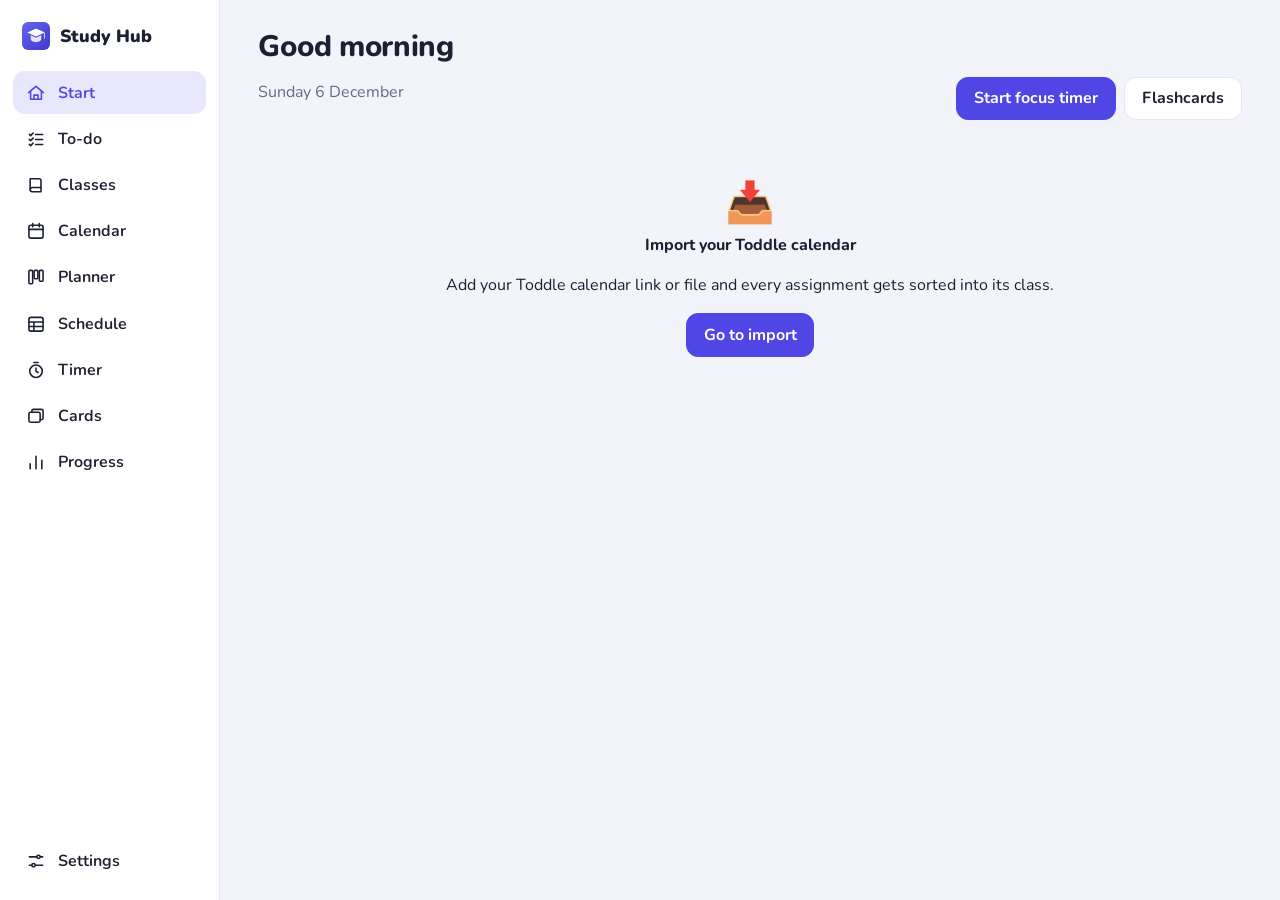
==== commit a9c96bf4: "Review fixes: to-do vs class material, catch-up, task panel, redesign - Each task is a to-do or clas" ====
--- a/study-hub.html
+++ b/study-hub.html
@@ -8,115 +8,196 @@
   <meta name="theme-color" content="#4f46e5">
     <link rel="icon" href="[data-uri]" type="image/svg+xml">
     <style>
+@font-face { font-family: "Nunito"; src: url("[data-uri]") format("woff2"); font-weight: 200 1000; font-display: swap; }
+
 :root {
-  --bg: #f5f6fa; --card: #ffffff; --text: #1b1e2b; --muted: #636a80; --line: #e3e6ef;
+  --bg: #f3f4fa; --card: #ffffff; --card-2: #f8f9fd; --text: #1d2033; --muted: #646b84; --line: #e5e7f0;
   --accent: #4f46e5; --good: #059669; --bad: #dc2626; --warn: #b45309;
-  --shadow: none;
-  --radius: 12px;
-}
-:root[data-theme="dark"] { --bg: #0f1117; --card: #181b25; --text: #eceef5; --muted: #98a0b8; --line: #2a2f3d; --good: #34d399; --bad: #f87171; --warn: #fbbf24; --shadow: none; }
+  --shadow: 0 1px 2px rgba(22, 27, 66, .04), 0 6px 18px rgba(22, 27, 66, .06);
+  --shadow-lg: 0 10px 40px rgba(22, 27, 66, .18);
+  --radius: 16px;
+  --crit-a: #2563eb; --crit-b: #16a34a; --crit-c: #d97706; --crit-d: #9333ea;
+}
+:root[data-theme="dark"] { --bg: #0f1117; --card: #181b25; --card-2: #1d2130; --text: #eceef5; --muted: #98a0b8; --line: #2a2f3d; --good: #34d399; --bad: #f87171; --warn: #fbbf24; --shadow: none; --shadow-lg: 0 10px 40px rgba(0, 0, 0, .5); --crit-a: #60a5fa; --crit-b: #4ade80; --crit-c: #fbbf24; --crit-d: #c084fc; }
 @media (prefers-color-scheme: dark) {
-  :root:not([data-theme="light"]) { --bg: #0f1117; --card: #181b25; --text: #eceef5; --muted: #98a0b8; --line: #2a2f3d; --good: #34d399; --bad: #f87171; --warn: #fbbf24; --shadow: none; }
+  :root:not([data-theme="light"]) { --bg: #0f1117; --card: #181b25; --card-2: #1d2130; --text: #eceef5; --muted: #98a0b8; --line: #2a2f3d; --good: #34d399; --bad: #f87171; --warn: #fbbf24; --shadow: none; --shadow-lg: 0 10px 40px rgba(0, 0, 0, .5); --crit-a: #60a5fa; --crit-b: #4ade80; --crit-c: #fbbf24; --crit-d: #c084fc; }
 }
 * { box-sizing: border-box; }
 html { color-scheme: light dark; }
 :root[data-theme="light"] { color-scheme: light; }
 :root[data-theme="dark"] { color-scheme: dark; }
-body { margin: 0; font: 16px/1.5 system-ui, -apple-system, "Segoe UI", Roboto, sans-serif; background: var(--bg); color: var(--text); display: grid; grid-template-columns: 210px 1fr; min-height: 100vh; }
+body { margin: 0; font: 16px/1.5 "Nunito", ui-rounded, system-ui, -apple-system, "Segoe UI", Roboto, sans-serif; background: var(--bg); color: var(--text); display: grid; grid-template-columns: 220px 1fr; min-height: 100vh; -webkit-font-smoothing: antialiased; }
+button, input, select, textarea { font-family: inherit; }
 a { color: var(--accent); }
-h1 { font-size: 1.7rem; margin: .2rem 0 .8rem; line-height: 1.2; }
-h2 { font-size: 1rem; font-weight: 650; margin: 0 0 .6rem; }
-h3 { font-size: 1rem; margin: 0 0 .3rem; }
+h1 { font-size: 1.85rem; font-weight: 800; letter-spacing: -.01em; margin: .2rem 0 .8rem; line-height: 1.2; }
+h2 { font-size: 1.05rem; font-weight: 800; margin: 0 0 .7rem; }
+h3 { font-size: 1rem; font-weight: 750; margin: 0 0 .3rem; }
 .muted { color: var(--muted); } .small { font-size: .85rem; } .late { color: var(--bad); } .hidden { visibility: hidden; }
 .skip { position: absolute; left: -999px; } .skip:focus { left: 8px; top: 8px; z-index: 99; background: var(--card); padding: .5rem; }
 
 /* nav */
-.nav { position: sticky; top: 0; height: 100vh; padding: 1rem .75rem; display: flex; flex-direction: column; gap: 2px; background: var(--card); border-right: 1px solid var(--line); }
-.brand { display: flex; align-items: center; gap: .6rem; font-weight: 700; padding: .3rem .6rem 1rem; }
-.nav a { display: flex; align-items: center; gap: .7rem; padding: .6rem .75rem; border-radius: 10px; color: var(--text); text-decoration: none; font-weight: 500; }
-.nav a svg { width: 20px; height: 20px; flex: none; fill: none; stroke: currentColor; stroke-width: 1.8; stroke-linecap: round; stroke-linejoin: round; }
+.nav { position: sticky; top: 0; height: 100vh; padding: 1.1rem .8rem; display: flex; flex-direction: column; gap: 3px; background: var(--card); border-right: 1px solid var(--line); }
+.brand { display: flex; align-items: center; gap: .6rem; font-weight: 900; font-size: 1.1rem; padding: .3rem .6rem 1.1rem; }
+.nav a { display: flex; align-items: center; gap: .75rem; padding: .6rem .8rem; border-radius: 12px; color: var(--text); text-decoration: none; font-weight: 650; }
+.nav a svg { width: 20px; height: 20px; flex: none; fill: none; stroke: currentColor; stroke-width: 1.9; stroke-linecap: round; stroke-linejoin: round; }
 .nav a:hover { background: var(--bg); }
-.nav a.active { background: color-mix(in srgb, var(--accent) 14%, transparent); color: var(--accent); }
-.nav a b { margin-left: auto; font: 600 .8rem/1 ui-monospace, monospace; color: var(--accent); }
-.nav-end { margin-top: auto; }
-main { padding: 1.5rem clamp(1rem, 3vw, 2.5rem) 3rem; max-width: 1150px; width: 100%; outline: none; }
+.nav a.active { background: color-mix(in srgb, var(--accent) 13%, transparent); color: var(--accent); }
+.nav a b { margin-left: auto; font: 700 .8rem/1 ui-monospace, monospace; color: var(--accent); }
+.nav-end { margin-top: 0; }
+.nav-sync { margin-top: auto; padding: 0 .25rem .4rem; min-height: 2rem; }
+main { padding: 1.6rem clamp(1rem, 3vw, 2.6rem) 3rem; max-width: 1180px; width: 100%; }
+#view { outline: none; }
 
 /* layout bits */
-.grid { display: grid; gap: 1rem; margin-bottom: 1rem; }
+.grid { display: grid; gap: 1.1rem; margin-bottom: 1.1rem; }
 .grid.stats { grid-template-columns: repeat(auto-fit, minmax(150px, 1fr)); }
 .grid.two { grid-template-columns: minmax(0, 3fr) minmax(0, 2fr); align-items: start; }
 .grid.classes, .grid.decks { grid-template-columns: repeat(auto-fill, minmax(250px, 1fr)); }
-.card { background: var(--card); border: 1px solid var(--line); border-radius: var(--radius); padding: 1rem 1.1rem; box-shadow: var(--shadow); margin-bottom: 1rem; }
+.card { background: var(--card); border: 1px solid var(--line); border-radius: var(--radius); padding: 1.1rem 1.25rem; box-shadow: var(--shadow); margin-bottom: 1.1rem; }
 .grid > .card { margin-bottom: 0; }
-.page-head { display: flex; justify-content: space-between; align-items: flex-end; gap: 1rem; flex-wrap: wrap; margin-bottom: .6rem; }
+.page-head { display: flex; justify-content: space-between; align-items: flex-end; gap: 1rem; flex-wrap: wrap; margin-bottom: .8rem; }
 .page-head h1 { margin-bottom: .1rem; }
-.sec-head { display: flex; justify-content: space-between; align-items: center; }
+.sec-head { display: flex; justify-content: space-between; align-items: center; gap: .5rem; }
 .row { display: flex; gap: .5rem; flex-wrap: wrap; align-items: center; } .row.nowrap { flex-wrap: nowrap; } .center { justify-content: center; }
-.stat { text-align: left; } .stat-num { font-size: 1.75rem; font-weight: 700; line-height: 1.1; } .stat-num small { font-size: .9rem; font-weight: 500; color: var(--muted); margin-left: 2px; }
+.stat { text-align: left; } .stat-num { font-size: 1.8rem; font-weight: 800; line-height: 1.1; } .stat-num small { font-size: .9rem; font-weight: 600; color: var(--muted); margin-left: 2px; }
 .stat.warn .stat-num { color: var(--bad); }
+.lede { font-size: 1.05rem; margin: -.2rem 0 1.2rem; color: var(--muted); } .lede b { color: var(--text); } .lede a, .lede .linkbtn { font-weight: 700; }
+.back { display: inline-block; margin-bottom: .5rem; }
 
 /* buttons & forms */
-.btn { font: inherit; font-weight: 600; padding: .55rem 1rem; border-radius: 10px; border: 1px solid var(--line); background: var(--card); color: var(--text); cursor: pointer; text-decoration: none; display: inline-flex; align-items: center; gap: .4rem; }
+.btn { font: inherit; font-weight: 700; padding: .55rem 1.05rem; border-radius: 12px; border: 1px solid var(--line); background: var(--card); color: var(--text); cursor: pointer; text-decoration: none; display: inline-flex; align-items: center; gap: .4rem; }
 .btn:hover:not(:disabled) { border-color: var(--accent); }
 .btn:disabled { opacity: .45; cursor: not-allowed; }
 .btn.primary { background: var(--accent); border-color: var(--accent); color: #fff; }
-.btn.danger { color: var(--bad); }
-.btn.small { padding: .3rem .7rem; font-size: .85rem; } .btn.big { font-size: 1.15rem; padding: .8rem 2.2rem; }
+.btn.primary:hover:not(:disabled) { filter: brightness(1.08); }
+.btn.danger { color: var(--bad); } .btn.danger-solid { background: var(--bad); border-color: var(--bad); color: #fff; }
+.btn.small { padding: .32rem .75rem; font-size: .85rem; border-radius: 10px; } .btn.big { font-size: 1.15rem; padding: .8rem 2.2rem; }
+.icon-btn { border: 0; background: var(--card-2); color: var(--muted); width: 2.2rem; height: 2.2rem; border-radius: 50%; font-size: 1.4rem; line-height: 1; cursor: pointer; } .icon-btn:hover { color: var(--text); }
 :focus-visible { outline: 3px solid color-mix(in srgb, var(--accent) 60%, transparent); outline-offset: 2px; }
-input, select, textarea { font: inherit; padding: .5rem .65rem; border-radius: 10px; border: 1px solid var(--line); background: var(--bg); color: var(--text); width: 100%; }
+input, select, textarea { font: inherit; padding: .5rem .7rem; border-radius: 12px; border: 1px solid var(--line); background: var(--card-2); color: var(--text); width: 100%; }
 textarea { resize: vertical; }
-.field { display: flex; flex-direction: column; gap: .25rem; font-weight: 600; font-size: .9rem; margin-bottom: .8rem; } .field .muted { font-weight: 400; }
+.field { display: flex; flex-direction: column; gap: .25rem; font-weight: 700; font-size: .9rem; margin-bottom: .8rem; } .field .muted { font-weight: 500; }
 .field.grow, .grow { flex: 1 1 200px; } .center-field { max-width: 260px; margin: 1rem auto 0; }
 .form-row { display: flex; gap: .8rem; flex-wrap: wrap; align-items: flex-end; } .form-row .field { flex: 1 1 140px; }
 .form-card { margin-top: 1rem; }
 .check-row { display: flex; gap: .6rem; align-items: center; margin: .4rem 0; } .check-row input { width: auto; }
 .swatch { width: 34px; height: 34px; border-radius: 50%; border: 3px solid var(--card); box-shadow: 0 0 0 1px var(--line); cursor: pointer; } .swatch.active { box-shadow: 0 0 0 3px var(--text); }
-.note { background: color-mix(in srgb, var(--warn) 12%, transparent); border-left: 4px solid var(--warn); padding: .7rem .9rem; border-radius: 8px; margin: 1rem 0; font-size: .9rem; }
-.chip { font: inherit; font-size: .85rem; padding: .3rem .8rem; border-radius: 99px; border: 1px solid var(--line); background: var(--card); color: var(--text); cursor: pointer; } .chip.active { background: var(--accent); border-color: var(--accent); color: #fff; }
+.swatches { display: grid; grid-template-columns: repeat(6, 34px); gap: .35rem; padding: .6rem; min-width: 0; }
+.note { background: color-mix(in srgb, var(--warn) 12%, transparent); border-left: 4px solid var(--warn); padding: .7rem .9rem; border-radius: 10px; margin: 1rem 0; font-size: .92rem; }
+.chip { font: inherit; font-size: .85rem; font-weight: 650; padding: .3rem .85rem; border-radius: 99px; border: 1px solid var(--line); background: var(--card); color: var(--text); cursor: pointer; } .chip.active { background: var(--accent); border-color: var(--accent); color: #fff; }
 .filters { display: flex; gap: .6rem; flex-wrap: wrap; align-items: center; margin: .5rem 0 1rem; } .filters select, .filters input { width: auto; flex: 1 1 140px; max-width: 220px; }
-.tabs { display: flex; gap: .3rem; justify-content: center; margin-bottom: 1rem; flex-wrap: wrap; } .tab { font: inherit; border: 0; background: transparent; color: var(--muted); padding: .4rem .9rem; border-radius: 99px; cursor: pointer; font-weight: 600; } .tab.active { background: color-mix(in srgb, var(--accent) 15%, transparent); color: var(--accent); }
+.tabs { display: flex; gap: .3rem; justify-content: center; margin-bottom: 1rem; flex-wrap: wrap; } .tabs.left { justify-content: flex-start; border-bottom: 1px solid var(--line); gap: .2rem; }
+.tab { font: inherit; border: 0; background: transparent; color: var(--muted); padding: .4rem .9rem; border-radius: 99px; cursor: pointer; font-weight: 700; text-decoration: none; } .tab.active { background: color-mix(in srgb, var(--accent) 15%, transparent); color: var(--accent); }
+.tabs.left .tab { border-radius: 0; padding: .55rem .9rem; border-bottom: 3px solid transparent; margin-bottom: -1px; } .tabs.left .tab.active { background: none; border-bottom-color: var(--accent); }
+.tab-hot .count { color: var(--bad); font-weight: 800; }
+.seg { display: inline-flex; background: var(--card-2); border: 1px solid var(--line); border-radius: 12px; padding: 3px; gap: 2px; }
+.seg-btn { font: inherit; font-size: .85rem; font-weight: 700; border: 0; background: transparent; color: var(--muted); padding: .3rem .8rem; border-radius: 9px; cursor: pointer; }
+.seg-btn.on { background: var(--card); color: var(--text); box-shadow: 0 1px 3px rgba(0, 0, 0, .12); }
 
 /* rows */
-.day-h { margin: 1.1rem 0 .35rem; font-size: .78rem; font-weight: 650; color: var(--muted); text-transform: uppercase; letter-spacing: .06em; } .day-h:first-child { margin-top: 0; }
+.day-h { margin: 1.2rem 0 .4rem; font-size: .78rem; font-weight: 800; color: var(--muted); text-transform: uppercase; letter-spacing: .06em; display: flex; align-items: center; gap: .35rem; } .day-h:first-child { margin-top: 0; }
 .card > .day-h:first-of-type { margin-top: .2rem; }
-.count { font-weight: 500; color: var(--muted); font-size: .85rem; margin-left: .25rem; }
+.count { font-weight: 600; color: var(--muted); font-size: .85rem; margin-left: .25rem; text-transform: none; letter-spacing: 0; }
 .card.flush { padding-top: .1rem; padding-bottom: .1rem; }
 .list > :last-child { border-bottom: 0; }
-.trow { display: flex; gap: .8rem; padding: .7rem 0; border-bottom: 1px solid var(--line); align-items: flex-start; }
+.trow { display: flex; gap: .8rem; padding: .65rem 0; border-bottom: 1px solid var(--line); align-items: flex-start; }
 .trow.is-done .task-title { color: var(--muted); text-decoration: line-through; }
-.check { flex: none; width: 22px; height: 22px; border-radius: 7px; border: 1.5px solid var(--muted); background: transparent; color: #fff; font-weight: 800; font-size: .8rem; cursor: pointer; display: grid; place-items: center; margin-top: 1px; padding: 0; } .check:hover { border-color: var(--accent); } .check[aria-pressed="true"] { background: var(--good); border-color: var(--good); }
-.task-main { flex: 1; min-width: 0; } .task-main summary { cursor: pointer; list-style: none; } .task-main summary::-webkit-details-marker { display: none; }
-.task-title { font-weight: 600; overflow-wrap: anywhere; display: block; }
-.task-meta { display: flex; gap: .2rem .75rem; flex-wrap: wrap; align-items: center; font-size: .82rem; color: var(--muted); margin-top: .15rem; } .due.late { color: var(--bad); }
-.task-detail { padding: .6rem 0 .2rem; } .desc { white-space: pre-wrap; overflow-wrap: anywhere; margin: 0 0 .5rem; font-size: .92rem; max-height: 14rem; overflow: auto; }
-.tag { font-size: .7rem; font-weight: 650; padding: .08rem .45rem; border-radius: 5px; background: var(--line); color: var(--muted); }
+.trow.is-mat .task-title { color: var(--muted); font-weight: 600; }
+.check { flex: none; width: 22px; height: 22px; border-radius: 7px; border: 1.8px solid var(--muted); background: transparent; color: #fff; font-weight: 800; font-size: .8rem; cursor: pointer; display: grid; place-items: center; margin-top: 2px; padding: 0; } .check:hover { border-color: var(--accent); } .check[aria-pressed="true"] { background: var(--good); border-color: var(--good); }
+.mat-lead { flex: none; width: 22px; height: 22px; display: grid; place-items: center; color: var(--muted); margin-top: 2px; }
+.ico { width: 18px; height: 18px; fill: none; stroke: currentColor; stroke-width: 1.8; stroke-linecap: round; stroke-linejoin: round; flex: none; }
+.task-main { flex: 1; min-width: 0; }
+.task-open { font: inherit; color: inherit; text-align: left; background: none; border: 0; padding: 0; cursor: pointer; display: block; width: 100%; }
+.task-open:hover .task-title, .task-open.task-title:hover { color: var(--accent); }
+.linkish { font-weight: 700; }
+.task-title { font-weight: 700; overflow-wrap: anywhere; display: block; }
+.task-meta { display: flex; gap: .25rem .75rem; flex-wrap: wrap; align-items: center; font-size: .82rem; color: var(--muted); margin-top: .15rem; } .due.late { color: var(--bad); font-weight: 650; }
+.res-count { display: inline-flex; align-items: center; gap: .15rem; } .res-count .ico { width: 14px; height: 14px; }
+.tag { font-size: .7rem; font-weight: 800; padding: .08rem .5rem; border-radius: 6px; background: var(--line); color: var(--muted); }
 .t-summ { background: color-mix(in srgb, var(--bad) 13%, transparent); color: var(--bad); } .t-form { background: color-mix(in srgb, var(--warn) 16%, transparent); color: var(--warn); } .t-quick { background: color-mix(in srgb, var(--good) 15%, transparent); color: var(--good); }
-.class-label { display: inline-flex; align-items: center; gap: .35rem; color: var(--muted); text-decoration: none; } .class-label:hover { color: var(--text); }
-.dot { width: 8px; height: 8px; border-radius: 50%; background: var(--c, var(--muted)); flex: none; display: inline-block; }
-.ev-dot { flex: none; width: 22px; height: 22px; position: relative; } .ev-dot::after { content: ""; position: absolute; inset: 7px; border-radius: 50%; background: var(--muted); opacity: .5; }
-.mini-row { display: flex; justify-content: space-between; align-items: flex-start; gap: 1rem; padding: .6rem 0; border-bottom: 1px solid var(--line); text-decoration: none; color: var(--text); } .mini-row:last-child { border-bottom: 0; } .mini-row:hover .mini-title { color: var(--accent); }
-.mini-row > span:first-child { display: flex; flex-direction: column; min-width: 0; } .mini-title { font-weight: 600; overflow-wrap: anywhere; } .mini-date { text-align: right; font-size: .82rem; color: var(--muted); white-space: nowrap; }
-.linkbtn { font: inherit; background: none; border: 0; padding: 0; color: var(--accent); text-decoration: underline; cursor: pointer; }
-
-/* classes, decks */
-.class-card, .deck { text-decoration: none; color: var(--text); border-top: 5px solid var(--c); display: block; transition: transform .1s; } .class-card:hover, .deck:hover { transform: translateY(-2px); }
-.cc-top { display: flex; justify-content: space-between; gap: .5rem; align-items: baseline; } .cc-nums { display: flex; gap: .8rem; margin: .4rem 0; font-size: .9rem; }
-.class-head { border-left: 6px solid var(--c); padding-left: .8rem; margin-top: .4rem; }
+.t-mat { background: transparent; border: 1px dashed var(--line); }
+.crit { display: inline-grid; place-items: center; min-width: 1.35rem; height: 1.35rem; padding: 0 .25rem; border-radius: 7px; font-size: .72rem; font-weight: 900; color: #fff; background: var(--muted); }
+.crit-A { background: var(--crit-a); } .crit-B { background: var(--crit-b); } .crit-C { background: var(--crit-c); } .crit-D { background: var(--crit-d); }
+.task-meta .crit + .crit { margin-left: -.55rem; }
+.class-label { display: inline-flex; align-items: center; gap: .35rem; color: var(--muted); text-decoration: none; font-weight: 650; } a.class-label:hover { color: var(--text); }
+.dot { width: 9px; height: 9px; border-radius: 50%; background: var(--c, var(--muted)); flex: none; display: inline-block; }
+.ev-dot { flex: none; width: 22px; height: 22px; position: relative; } .ev-dot::after { content: ""; position: absolute; inset: 7px; border-radius: 50%; background: var(--accent); opacity: .5; } .ev-dot.off::after { background: var(--muted); }
+.mini-row { display: flex; justify-content: space-between; align-items: flex-start; gap: 1rem; padding: .6rem 0; border-bottom: 1px solid var(--line); text-decoration: none; color: var(--text); width: 100%; } .mini-row:last-child { border-bottom: 0; } .mini-row:hover .mini-title { color: var(--accent); }
+.mini-row > span:first-child { display: flex; flex-direction: column; min-width: 0; } .mini-title { font-weight: 700; overflow-wrap: anywhere; } .mini-date { text-align: right; font-size: .82rem; color: var(--muted); white-space: nowrap; }
+.linkbtn { font: inherit; background: none; border: 0; padding: 0; color: var(--accent); text-decoration: underline; cursor: pointer; text-align: left; }
+.pad { padding: 1rem 0; }
+
+/* start */
+.hero { border-top: 5px solid var(--c); }
+.hero-label { font-size: .75rem; font-weight: 800; text-transform: uppercase; letter-spacing: .07em; color: var(--muted); }
+.hero-title { font-size: 1.25rem; font-weight: 800; margin: .25rem 0 .3rem; line-height: 1.3; }
+.hero-count { display: flex; align-items: baseline; gap: .45rem; flex-wrap: wrap; margin: .8rem 0 .2rem; } .hero-count b { font-size: 2.4rem; line-height: 1; color: var(--c); font-weight: 900; } .hero-count span { font-weight: 700; } .hero-count .muted { font-weight: 500; width: 100%; font-size: .9rem; }
+.hero-rest { margin-top: .8rem; border-top: 1px solid var(--line); }
+.crunch { border-left: 4px solid var(--warn); } .crunch-row { padding: .4rem 0; }
+.catchup { display: flex; gap: 1rem 1.5rem; align-items: center; justify-content: space-between; flex-wrap: wrap; background: color-mix(in srgb, var(--accent) 7%, var(--card)); border-color: color-mix(in srgb, var(--accent) 30%, var(--line)); }
+.catchup > div:first-child { flex: 1 1 320px; } .catchup h2 { margin-bottom: .25rem; } .catchup p { margin: 0; }
+
+/* classes */
+.class-card, .deck { text-decoration: none; color: var(--text); display: block; transition: transform .12s, box-shadow .12s; }
+.class-card:hover, .deck:hover { transform: translateY(-2px); box-shadow: var(--shadow-lg); }
+.deck { border-top: 5px solid var(--c); }
+.class-card { padding: 0; overflow: hidden; }
+.cc-banner { height: 78px; position: relative; background: linear-gradient(135deg, var(--c), color-mix(in srgb, var(--c) 55%, #fff)); }
+.cc-banner::after { content: ""; position: absolute; inset: 0; background: radial-gradient(circle at 85% 20%, rgba(255, 255, 255, .35) 0 18%, transparent 19%), radial-gradient(circle at 70% 110%, rgba(255, 255, 255, .2) 0 30%, transparent 31%); }
+.cc-icon { position: absolute; left: 1.1rem; bottom: -22px; width: 48px; height: 48px; border-radius: 14px; background: var(--card); display: grid; place-items: center; font-size: 1.5rem; box-shadow: var(--shadow); z-index: 1; }
+.cc-icon.big { position: static; width: 64px; height: 64px; font-size: 2rem; border-radius: 18px; flex: none; background: color-mix(in srgb, var(--c) 18%, var(--card)); box-shadow: none; }
+.cc-code { position: absolute; right: .8rem; top: .6rem; color: #fff; font-size: .78rem; font-weight: 800; background: rgba(0, 0, 0, .18); padding: .1rem .5rem; border-radius: 99px; z-index: 1; }
+.cc-body { padding: 1.9rem 1.2rem 1.1rem; }
+.cc-body h3 { font-size: 1.08rem; margin: 0; }
+.cc-nums { display: flex; gap: .8rem; margin: .5rem 0 .3rem; font-size: .9rem; flex-wrap: wrap; }
+.cc-next { margin-top: .3rem; }
+.class-hero { display: flex; gap: 1rem; align-items: center; flex-wrap: wrap; padding: 1rem 1.2rem; margin-bottom: 1.1rem; border-radius: var(--radius); background: linear-gradient(120deg, color-mix(in srgb, var(--c) 16%, var(--card)), var(--card) 70%); border: 1px solid var(--line); border-left: 6px solid var(--c); }
+.class-hero h1 { margin: 0; }
+.crit-grid { display: grid; grid-template-columns: repeat(auto-fit, minmax(170px, 1fr)); gap: .6rem; }
+.crit-box { display: flex; gap: .6rem; align-items: flex-start; padding: .6rem .7rem; border-radius: 12px; background: var(--card-2); } .crit-box .crit { width: 1.9rem; height: 1.9rem; font-size: .95rem; flex: none; } .crit-box.none { opacity: .6; } .crit-box.none .crit { background: var(--muted); }
 .bar { display: flex; height: 9px; border-radius: 99px; background: var(--line); overflow: hidden; margin: .4rem 0; } .bar span { display: block; height: 100%; }
-.deck-foot { display: flex; justify-content: space-between; margin-top: .8rem; font-size: .9rem; } .due-pill { background: var(--accent); color: #fff; border-radius: 99px; padding: 0 .6rem; font-size: .8rem; font-weight: 700; }
+.deck-foot { display: flex; justify-content: space-between; margin-top: .8rem; font-size: .9rem; } .due-pill { background: var(--accent); color: #fff; border-radius: 99px; padding: 0 .6rem; font-size: .8rem; font-weight: 800; }
 .empty { text-align: center; padding: 2.5rem 1rem; } .empty-icon { font-size: 2.5rem; }
-
-/* calendar */
-.cal { display: grid; grid-template-columns: repeat(7, minmax(0, 1fr)); gap: 2px; margin-bottom: 1rem; background: var(--line); border: 1px solid var(--line); border-radius: var(--radius); overflow: hidden; }
-.cal-dow { background: var(--card); text-align: center; font-size: .8rem; font-weight: 700; color: var(--muted); padding: .4rem 0; }
-.cal-cell { background: var(--card); border: 0; padding: .3rem; min-height: 96px; text-align: left; font: inherit; color: var(--text); cursor: pointer; display: flex; flex-direction: column; gap: 2px; overflow: hidden; }
-.cal-cell.other { background: color-mix(in srgb, var(--bg) 70%, var(--card)); color: var(--muted); } .cal-cell:hover { background: color-mix(in srgb, var(--accent) 7%, var(--card)); }
+.matrix { width: 100%; border-collapse: collapse; font-size: .92rem; } .matrix th, .matrix td { padding: .4rem .3rem; border-bottom: 1px solid var(--line); text-align: center; } .matrix th:first-child { text-align: left; font-weight: 650; } .matrix th a { color: var(--text); text-decoration: none; display: inline-flex; gap: .4rem; align-items: center; } .matrix td { font-weight: 800; } .matrix td.zero { color: var(--muted); font-weight: 500; } .matrix tr:last-child > * { border-bottom: 0; }
+
+/* calendar: month */
+.cal { display: grid; grid-template-columns: repeat(7, minmax(0, 1fr)); gap: 1px; margin-bottom: .6rem; background: var(--line); border: 1px solid var(--line); border-radius: var(--radius); overflow: hidden; box-shadow: var(--shadow); }
+.cal-dow { background: var(--card); text-align: center; font-size: .78rem; font-weight: 800; color: var(--muted); padding: .45rem 0; text-transform: uppercase; letter-spacing: .05em; }
+.cal-cell { background: var(--card); border: 0; padding: .3rem 0; min-height: 104px; text-align: left; font: inherit; color: var(--text); cursor: pointer; display: flex; flex-direction: column; gap: 2px; overflow: hidden; }
+.cal-cell > .cal-num, .cal-cell > .cal-chips, .cal-cell > .cal-more { margin: 0 .3rem; }
+.cal-cell.other { background: color-mix(in srgb, var(--bg) 70%, var(--card)); color: var(--muted); } .cal-cell:hover { background: color-mix(in srgb, var(--accent) 6%, var(--card)); }
+.cal-cell.is-off { background: repeating-linear-gradient(135deg, var(--card) 0 8px, color-mix(in srgb, var(--muted) 7%, var(--card)) 8px 9px); }
 .cal-cell.selected { outline: 2px solid var(--accent); outline-offset: -2px; } .cal-cell.today .cal-num { background: var(--accent); color: #fff; }
-.cal-num { font-size: .8rem; font-weight: 700; width: 1.6rem; height: 1.6rem; display: grid; place-items: center; border-radius: 50%; }
-.cal-chip { font-size: .7rem; line-height: 1.25; padding: 1px 5px; border-radius: 4px; background: color-mix(in srgb, var(--c) 18%, transparent); border-left: 3px solid var(--c); white-space: nowrap; overflow: hidden; text-overflow: ellipsis; } .cal-chip.is-done { text-decoration: line-through; opacity: .55; }
-
+.cal-num { font-size: .8rem; font-weight: 800; width: 1.6rem; height: 1.6rem; display: grid; place-items: center; border-radius: 50%; }
+.cal-chip { font-size: .7rem; font-weight: 650; line-height: 1.3; padding: 1px 6px; border-radius: 5px; background: color-mix(in srgb, var(--c) 16%, transparent); border-left: 3px solid var(--c); white-space: nowrap; overflow: hidden; text-overflow: ellipsis; color: var(--text); font-family: inherit; border-top: 0; border-right: 0; border-bottom: 0; text-align: left; }
+.cal-chip.strong { background: var(--c); color: #fff; font-weight: 800; border-left-color: color-mix(in srgb, var(--c) 70%, #000); }
+.cal-chip.formative { background: color-mix(in srgb, var(--c) 32%, transparent); font-weight: 800; }
+.cal-chip.mat { background: transparent; border-left-style: dotted; color: var(--muted); }
+.cal-chip.ev { border-left-style: dashed; }
+.cal-chip.is-done { text-decoration: line-through; opacity: .5; }
+.cal-band { display: block; font-size: .68rem; font-weight: 800; line-height: 1.5; padding: 0 .4rem; background: color-mix(in srgb, var(--accent) 22%, var(--card)); color: var(--text); white-space: nowrap; overflow: hidden; text-overflow: ellipsis; border: 0; font-family: inherit; text-align: left; }
+.cal-band.off { background: color-mix(in srgb, var(--muted) 24%, var(--card)); }
+.cal-band.b-start { margin-left: .3rem; border-top-left-radius: 6px; border-bottom-left-radius: 6px; } .cal-band.b-end { margin-right: .3rem; border-top-right-radius: 6px; border-bottom-right-radius: 6px; }
 .cal-chips { display: flex; flex-direction: column; gap: 2px; min-width: 0; }
-.cal-more { font-size: .7rem; color: var(--muted); } .cal-title { min-width: 9.5rem; text-align: center; }
+.cal-more { font-size: .7rem; color: var(--muted); font-weight: 700; } .cal-title { min-width: 9.5rem; text-align: center; }
+.cal-key { display: flex; flex-wrap: wrap; gap: .5rem; align-items: center; margin: 0 0 1.1rem; } .cal-key .cal-chip, .cal-key .cal-band { display: inline-block; margin: 0; }
+
+/* calendar: week */
+.wk-scroll { overflow-x: auto; margin-bottom: .6rem; border: 1px solid var(--line); border-radius: var(--radius); background: var(--card); box-shadow: var(--shadow); }
+.wk { display: grid; grid-template-columns: 3.6rem repeat(7, minmax(110px, 1fr)); min-width: 820px; }
+.wk-corner { border-bottom: 1px solid var(--line); padding: .3rem; font-size: .7rem; display: flex; align-items: flex-end; }
+.wk-head { border: 0; border-bottom: 1px solid var(--line); border-left: 1px solid var(--line); background: var(--card); color: var(--muted); font: inherit; padding: .45rem; display: flex; gap: .4rem; align-items: baseline; justify-content: center; cursor: pointer; }
+.wk-head b { color: var(--text); font-size: 1.15rem; } .wk-head.today b { background: var(--accent); color: #fff; border-radius: 99px; padding: 0 .45rem; } .wk-head.selected { background: color-mix(in srgb, var(--accent) 7%, var(--card)); }
+.wk-allday { border-left: 1px solid var(--line); border-bottom: 1px solid var(--line); padding: .25rem; display: flex; flex-direction: column; gap: 2px; min-height: 1.8rem; min-width: 0; }
+.wk-allday .cal-band { margin: 0; border-radius: 6px; cursor: pointer; }
+.wk-allday .cal-chip { cursor: pointer; }
+.wk-times { position: relative; } .wk-times span { position: absolute; right: .4rem; transform: translateY(-50%); font-size: .7rem; color: var(--muted); } .wk-times span:first-child { transform: none; }
+.wk-col { position: relative; border-left: 1px solid var(--line); } .wk-col.today { background: color-mix(in srgb, var(--accent) 4%, transparent); }
+.wk-line { position: absolute; left: 0; right: 0; border-top: 1px solid var(--line); opacity: .7; }
+.wk-lesson { position: absolute; left: 0; right: 0; background: color-mix(in srgb, var(--c) 9%, transparent); border-top: 1px solid color-mix(in srgb, var(--c) 30%, transparent); font-size: .65rem; color: var(--muted); padding: 1px 4px; overflow: hidden; }
+.wk-item { position: absolute; font: inherit; font-size: .72rem; line-height: 1.25; text-align: left; padding: 2px 5px; border-radius: 6px; border: 0; border-left: 3px solid var(--c); background: color-mix(in srgb, var(--c) 18%, var(--card)); color: var(--text); overflow: hidden; cursor: pointer; z-index: 1; box-shadow: 0 1px 2px rgba(0, 0, 0, .08); }
+.wk-item.strong { background: var(--c); color: #fff; font-weight: 800; } .wk-item.is-done { opacity: .5; text-decoration: line-through; } .wk-item.mat { background: var(--card); border-left-style: dotted; color: var(--muted); }
+.wk-item:hover { z-index: 2; box-shadow: var(--shadow-lg); }
 
 /* timer */
 .timer-wrap { max-width: 460px; margin: 0 auto 1rem; text-align: center; }
@@ -124,28 +205,56 @@
 .ring-text { position: absolute; inset: 0; display: grid; place-content: center; } .time-big { font: 700 3.2rem/1 ui-monospace, "SF Mono", Menlo, monospace; }
 
 /* progress */
-.prog-row { margin-bottom: .9rem; } .prog-name { display: flex; justify-content: space-between; gap: .5rem; font-weight: 600; } .prog-name a { color: var(--text); text-decoration: none; }
+.prog-row { margin-bottom: .9rem; } .prog-name { display: flex; justify-content: space-between; gap: .5rem; font-weight: 700; } .prog-name a { color: var(--text); text-decoration: none; }
 .key { display: inline-block; width: 10px; height: 10px; border-radius: 3px; margin: 0 4px 0 8px; }
-.chart { display: flex; gap: 4px; align-items: flex-end; height: 140px; margin: .5rem 0; } .col { flex: 1; height: 100%; display: flex; flex-direction: column; justify-content: flex-end; align-items: center; } .col-bar { width: 100%; background: var(--accent); border-radius: 4px 4px 0 0; min-height: 2px; } .col-lab { font-size: .65rem; color: var(--muted); margin-top: 2px; }
+.chart { display: flex; gap: 4px; align-items: flex-end; height: 140px; margin: .5rem 0; } .col { flex: 1; height: 100%; display: flex; flex-direction: column; justify-content: flex-end; align-items: center; } .col-bar { width: 100%; background: var(--accent); border-radius: 5px 5px 0 0; min-height: 2px; } .col-lab { font-size: .65rem; color: var(--muted); margin-top: 2px; }
 
 /* flashcards */
-.flashcard { display: flex; flex-direction: column; justify-content: center; align-items: center; gap: .6rem; width: 100%; min-height: 280px; padding: 2rem; margin: 1rem 0; border-radius: 20px; border: 2px solid var(--line); background: var(--card); color: var(--text); font: inherit; cursor: pointer; box-shadow: var(--shadow); } .flashcard.flipped { border-color: var(--accent); background: color-mix(in srgb, var(--accent) 6%, var(--card)); }
-.fc-label { font-size: .75rem; text-transform: uppercase; letter-spacing: .1em; color: var(--muted); } .fc-text { font-size: clamp(1.3rem, 3.5vw, 2rem); font-weight: 600; text-align: center; overflow-wrap: anywhere; white-space: pre-wrap; }
+.flashcard { display: flex; flex-direction: column; justify-content: center; align-items: center; gap: .6rem; width: 100%; min-height: 280px; padding: 2rem; margin: 1rem 0; border-radius: 22px; border: 2px solid var(--line); background: var(--card); color: var(--text); font: inherit; cursor: pointer; box-shadow: var(--shadow); } .flashcard.flipped { border-color: var(--accent); background: color-mix(in srgb, var(--accent) 6%, var(--card)); }
+.fc-label { font-size: .75rem; text-transform: uppercase; letter-spacing: .1em; color: var(--muted); } .fc-text { font-size: clamp(1.3rem, 3.5vw, 2rem); font-weight: 700; text-align: center; overflow-wrap: anywhere; white-space: pre-wrap; }
 .study-done { text-align: center; max-width: 480px; margin: 2rem auto; }
-.card-list { display: flex; flex-direction: column; gap: .4rem; margin-top: 1rem; } .card-item { display: flex; justify-content: space-between; gap: 1rem; align-items: center; padding: .6rem .9rem; background: var(--card); border: 1px solid var(--line); border-radius: 10px; } .card-item > div:first-child { min-width: 0; overflow-wrap: anywhere; }
+.card-list { display: flex; flex-direction: column; gap: .4rem; margin-top: 1rem; } .card-item { display: flex; justify-content: space-between; gap: 1rem; align-items: center; padding: .6rem .9rem; background: var(--card); border: 1px solid var(--line); border-radius: 12px; } .card-item > div:first-child { min-width: 0; overflow-wrap: anywhere; }
+.card-item.card-edit { align-items: flex-end; border-color: var(--accent); } .card-edit .field { margin: 0; }
 .box-pill { font-size: .7rem; color: var(--muted); border: 1px solid var(--line); border-radius: 99px; padding: 0 .5rem; } .footer-row { margin-top: 1.5rem; }
 
-#toast { position: fixed; left: 50%; bottom: 24px; transform: translate(-50%, 20px); background: var(--text); color: var(--bg); padding: .65rem 1.1rem; border-radius: 10px; opacity: 0; pointer-events: none; transition: .2s; z-index: 50; max-width: 90vw; font-size: .9rem; } #toast.show { opacity: 1; transform: translate(-50%, 0); }
+#toast { position: fixed; left: 50%; bottom: 24px; transform: translate(-50%, 20px); background: var(--text); color: var(--bg); padding: .65rem 1.1rem; border-radius: 12px; opacity: 0; pointer-events: none; transition: .2s; z-index: 80; max-width: 90vw; font-size: .9rem; font-weight: 650; } #toast.show { opacity: 1; transform: translate(-50%, 0); }
+
+/* dialogs */
+.dlg { border: 1px solid var(--line); border-radius: 18px; padding: 1.3rem 1.4rem 1.1rem; background: var(--card); color: var(--text); box-shadow: var(--shadow-lg); width: min(440px, calc(100vw - 2rem)); }
+.dlg::backdrop { background: rgba(15, 17, 30, .45); }
+.dlg p { margin: 0 0 1.1rem; } .dlg-actions { display: flex; justify-content: flex-end; gap: .5rem; flex-wrap: wrap; }
+
+/* task drawer */
+.drawer-backdrop { position: fixed; inset: 0; background: rgba(15, 17, 30, .35); z-index: 60; animation: fade .15s ease-out; }
+.drawer { position: fixed; top: 0; right: 0; bottom: 0; width: min(480px, 100vw); background: var(--card); z-index: 61; overflow-y: auto; padding: 0 1.5rem 2rem; box-shadow: var(--shadow-lg); outline: none; animation: slide .18s ease-out; }
+.drawer-band { height: 6px; margin: 0 -1.5rem; background: var(--c); position: sticky; top: 0; z-index: 1; }
+.drawer-top { display: flex; justify-content: space-between; align-items: center; padding: 1rem 0 .3rem; }
+.drawer h2#drawer-title { font-size: 1.4rem; margin: .2rem 0 .4rem; line-height: 1.3; }
+.drawer-h { font-size: .78rem; font-weight: 800; color: var(--muted); text-transform: uppercase; letter-spacing: .06em; margin: 1.3rem 0 .5rem; }
+.facts { display: grid; grid-template-columns: auto 1fr; gap: .3rem 1rem; margin: 1rem 0; font-size: .92rem; } .facts dt { color: var(--muted); font-weight: 650; } .facts dd { margin: 0; font-weight: 650; }
+.drawer .seg { margin: .2rem 0 .4rem; } .drawer .seg-btn { padding: .4rem .95rem; }
+.res-list { display: flex; flex-direction: column; gap: .4rem; }
+.res { display: flex; align-items: center; gap: .7rem; padding: .6rem .8rem; border: 1px solid var(--line); border-radius: 12px; text-decoration: none; color: var(--text); background: var(--card-2); } .res:hover { border-color: var(--accent); }
+.res .ico { width: 22px; height: 22px; color: var(--accent); } .res span { display: flex; flex-direction: column; min-width: 0; } .res small { color: var(--muted); overflow: hidden; text-overflow: ellipsis; white-space: nowrap; }
+.res-slides .ico { color: #d97706; } .res-doc .ico { color: #2563eb; } .res-sheet .ico { color: #16a34a; } .res-form .ico { color: #7c3aed; } .res-video .ico { color: #dc2626; }
+.rich { font-size: .95rem; overflow-wrap: anywhere; } .rich p { margin: 0 0 .7rem; } .rich ul, .rich ol { padding-left: 1.3rem; margin: 0 0 .7rem; }
+.drawer-plan .field { margin-bottom: 0; }
+.drawer-actions { display: flex; flex-wrap: wrap; gap: .5rem; margin-top: 1.5rem; padding-top: 1rem; border-top: 1px solid var(--line); }
+body.drawer-open { overflow: hidden; }
+@keyframes slide { from { transform: translateX(40px); opacity: 0; } }
+@keyframes fade { from { opacity: 0; } }
 
 @media (max-width: 900px) { .grid.two { grid-template-columns: 1fr; } }
 @media (max-width: 760px) {
   body { grid-template-columns: 1fr; padding-bottom: 66px; }
   .nav { position: fixed; inset: auto 0 0 0; height: auto; flex-direction: row; justify-content: space-around; padding: .3rem; border-right: 0; border-top: 1px solid var(--line); z-index: 20; gap: 0; }
   .brand { display: none; } .nav { padding: .3rem .1rem; } .nav a { flex-direction: column; gap: .1rem; padding: .3rem 0; font-size: .58rem; flex: 1 1 0; min-width: 0; align-items: center; } .nav a span { max-width: 100%; overflow: hidden; text-overflow: ellipsis; } .nav a b { margin: 0; position: absolute; transform: translateY(-14px); font-size: .6rem; } .nav-end { margin-top: 0; }
-  main { padding-top: 1rem; } h1 { font-size: 1.4rem; }
-  .cal-cell { min-height: 58px; } .cal-chip { font-size: 0; padding: 0; width: 8px; height: 8px; border-radius: 50%; border: 0; background: var(--c); display: inline-block; margin-right: 2px; } .cal-chips { flex-direction: row; flex-wrap: wrap; } .cal-more { display: none; }
-}
-@media (prefers-reduced-motion: reduce) { * { transition: none !important; } }
+  main { padding-top: 1rem; } h1 { font-size: 1.45rem; }
+  .cal-cell { min-height: 58px; } .cal-chip { font-size: 0; padding: 0; width: 8px; height: 8px; border-radius: 50%; border: 0; background: var(--c); display: inline-block; margin-right: 2px; } .cal-chips { flex-direction: row; flex-wrap: wrap; } .cal-more { display: none; } .cal-band { font-size: 0; height: 5px; }
+  .cal-key .cal-chip { font-size: .7rem; width: auto; height: auto; padding: 1px 6px; border-radius: 5px; } .cal-key .cal-band { font-size: .68rem; height: auto; }
+  .drawer { width: 100vw; padding: 0 1rem 2rem; } .drawer-band { margin: 0 -1rem; }
+}
+@media (prefers-reduced-motion: reduce) { * { transition: none !important; animation: none !important; } }
 
 .note.err { background: color-mix(in srgb, var(--bad) 10%, transparent); border-left-color: var(--bad); }
 .note pre { white-space: pre-wrap; word-break: break-all; user-select: text; font: .8rem/1.5 ui-monospace, Menlo, monospace; margin: .5rem 0; }
@@ -153,17 +262,20 @@
 .sched-frame { width: 100%; height: calc(100vh - 8rem); min-height: 560px; border: 1px solid var(--line); border-radius: var(--radius); background: var(--bg); display: block; }
 @media (max-width: 760px) { .sched-frame { height: calc(100vh - 10rem); } }
 
-.narrow { max-width: 760px; }
+.narrow { max-width: 780px; }
 .note.info { background: color-mix(in srgb, var(--accent) 8%, transparent); border-left-color: var(--accent); }
 
 /* planner */
 .pweek { display: grid; grid-template-columns: repeat(auto-fill, minmax(190px, 1fr)); gap: .6rem; align-items: start; margin-bottom: 1rem; }
 @media (min-width: 1180px) { .pweek { grid-template-columns: var(--cols, repeat(7, minmax(0, 1fr))); } }
-.pday { background: var(--card); border: 1px solid var(--line); border-radius: var(--radius); padding: .6rem; min-height: 170px; display: flex; flex-direction: column; gap: .4rem; }
+.pday { background: var(--card); border: 1px solid var(--line); border-radius: var(--radius); padding: .65rem; min-height: 170px; display: flex; flex-direction: column; gap: .4rem; box-shadow: var(--shadow); }
 .pday.today { border-color: var(--accent); box-shadow: 0 0 0 1px var(--accent); }
-.pday.weekend { background: color-mix(in srgb, var(--bg) 55%, var(--card)); }
+.pday.weekend { background: color-mix(in srgb, var(--bg) 55%, var(--card)); box-shadow: none; }
 .pday-head { display: flex; flex-direction: column; gap: .05rem; font-size: .9rem; }
-.over { color: var(--warn); font-weight: 600; }
+.p-off { font-size: .75rem; font-weight: 700; color: var(--muted); background: color-mix(in srgb, var(--muted) 14%, transparent); border-radius: 6px; padding: .15rem .45rem; }
+.p-lessons { display: flex; flex-wrap: wrap; gap: 3px; }
+.lesson-pill { font-size: .66rem; font-weight: 700; padding: 0 .4rem; border-radius: 99px; background: color-mix(in srgb, var(--c) 16%, transparent); color: var(--text); white-space: nowrap; max-width: 100%; overflow: hidden; text-overflow: ellipsis; }
+.over { color: var(--warn); font-weight: 700; }
 [data-drop].drop-on { outline: 2px dashed var(--accent); outline-offset: -2px; background: color-mix(in srgb, var(--accent) 7%, var(--card)); }
 .tray { display: grid; grid-template-columns: repeat(auto-fill, minmax(230px, 1fr)); gap: .5rem; margin: .4rem 0 .6rem; }
 .p-main { flex: 1; min-width: 0; } .p-main summary { cursor: pointer; list-style: none; } .p-main summary::-webkit-details-marker { display: none; }
@@ -179,20 +291,45 @@
 .mc-opt.right { border-color: var(--good); background: color-mix(in srgb, var(--good) 14%, transparent); }
 .mc-opt.wrong { border-color: var(--bad); background: color-mix(in srgb, var(--bad) 12%, transparent); }
 .mc-opt:disabled { opacity: 1; cursor: default; }
-.verdict { font-weight: 700; font-size: 1.1rem; } .v-correct { color: var(--good); } .v-almost { color: var(--warn); } .v-wrong { color: var(--bad); }
+.verdict { font-weight: 800; font-size: 1.1rem; } .v-correct { color: var(--good); } .v-almost { color: var(--warn); } .v-wrong { color: var(--bad); }
 .answer-cmp { display: grid; grid-template-columns: 1fr 1fr; gap: .8rem; text-align: left; overflow-wrap: anywhere; }
 .answer-cmp .fc-label { display: block; }
 .prev-row { display: flex; justify-content: space-between; gap: 1rem; padding: .25rem 0; border-bottom: 1px solid var(--line); font-size: .85rem; overflow-wrap: anywhere; }
 .study-opts { margin-top: 1rem; }
 @media (max-width: 380px) { .nav a { font-size: .52rem; } }
-.pcard { padding: .5rem .55rem; border: 1px solid var(--line); border-left: 3px solid var(--c, var(--accent)); border-radius: 9px; background: var(--card); cursor: grab; }
+.pcard { padding: .5rem .6rem; border: 1px solid var(--line); border-left: 3px solid var(--c, var(--accent)); border-radius: 10px; background: var(--card); cursor: grab; }
+.pcard.prep { border-left-style: dashed; background: color-mix(in srgb, var(--c) 6%, var(--card)); }
 .pcard.is-done { opacity: .55; } .pcard.dragging { opacity: .35; }
-.p-title { display: -webkit-box; -webkit-line-clamp: 3; -webkit-box-orient: vertical; overflow: hidden; font-size: .84rem; line-height: 1.25; font-weight: 600; overflow-wrap: break-word; hyphens: auto; }
+.p-title { display: -webkit-box; -webkit-line-clamp: 3; -webkit-box-orient: vertical; overflow: hidden; font-size: .84rem; line-height: 1.25; font-weight: 700; overflow-wrap: break-word; hyphens: auto; }
 .p-meta { display: flex; align-items: center; gap: .4rem; margin-top: .35rem; min-width: 0; font-size: .72rem; color: var(--muted); }
 .p-meta .check { width: 16px; height: 16px; border-radius: 5px; font-size: .6rem; margin: 0; }
 .p-cls { min-width: 0; overflow: hidden; text-overflow: ellipsis; white-space: nowrap; }
 .p-min { margin-left: auto; white-space: nowrap; }
-.p-flag { display: inline-block; margin-top: .3rem; font-size: .68rem; font-weight: 650; color: var(--warn); }
+.p-flag { display: inline-block; margin-top: .3rem; font-size: .68rem; font-weight: 800; color: var(--warn); }
+.p-due { display: inline-block; margin-top: .3rem; font-size: .68rem; font-weight: 700; color: var(--muted); }
+
+/* alerts */
+.alertbar { display: flex; align-items: center; gap: .75rem; padding: .6rem .9rem; margin-bottom: 1rem; border: 1px solid color-mix(in srgb, var(--warn) 45%, var(--line)); border-left: 4px solid var(--warn); border-radius: var(--radius); background: color-mix(in srgb, var(--warn) 9%, var(--card)); }
+.alertbar.hot { border-color: color-mix(in srgb, var(--bad) 45%, var(--line)); border-left-color: var(--bad); background: color-mix(in srgb, var(--bad) 8%, var(--card)); }
+.alertbar-text { flex: 1; font-size: .92rem; } .alertbar-x { border: 0; background: none; color: var(--muted); font-size: 1.3rem; line-height: 1; cursor: pointer; padding: 0 .25rem; }
+.nav a b.count-badge { margin-left: auto; min-width: 1.25rem; padding: .05rem .4rem; border-radius: 99px; background: var(--bad); color: #fff; font: 800 .7rem/1.3 "Nunito", system-ui, sans-serif; text-align: center; }
+.nav a b.count-badge[hidden] { display: none; }
+.alist > .arow { border-bottom: 1px solid var(--line); } .alist > .arow:last-child { border-bottom: 0; }
+.arow { display: flex; align-items: flex-start; justify-content: space-between; gap: 1rem; padding: .7rem 0; }
+.arow-main { min-width: 0; flex: 1; } .arow .task-title { text-decoration: none; color: var(--text); } .arow .task-title:hover { color: var(--accent); }
+.arow-actions { display: flex; align-items: center; gap: .4rem; flex: none; flex-wrap: wrap; justify-content: flex-end; }
+.soonc { color: var(--warn); font-weight: 700; } .arow.hot .late { font-weight: 700; }
+.more { position: relative; } .more > summary { list-style: none; cursor: pointer; } .more > summary::-webkit-details-marker { display: none; }
+.more-menu { position: absolute; right: 0; top: calc(100% + 4px); z-index: 10; min-width: 190px; padding: .3rem; background: var(--card); border: 1px solid var(--line); border-radius: 12px; box-shadow: var(--shadow-lg); display: flex; flex-direction: column; }
+.more-menu.swatches { display: grid; min-width: 0; }
+.more-menu a, .more-menu button:not(.swatch) { text-align: left; font: inherit; font-size: .88rem; padding: .45rem .6rem; border: 0; background: none; color: var(--text); border-radius: 8px; cursor: pointer; text-decoration: none; } .more-menu a:hover, .more-menu button:not(.swatch):hover { background: var(--bg); }
+.chip-sync { display: inline-flex; align-items: center; gap: .45rem; width: 100%; font: inherit; font-size: .78rem; color: var(--muted); background: none; border: 0; padding: .3rem .5rem; border-radius: 8px; cursor: pointer; text-align: left; } .chip-sync:hover { background: var(--bg); color: var(--text); }
+.chip-sync .dot { --c: var(--good); } .chip-sync.busy .dot { --c: var(--accent); animation: pulse 1s infinite; } .chip-sync.err { color: var(--bad); } .chip-sync.err .dot { --c: var(--bad); }
+@keyframes pulse { 50% { opacity: .3; } }
+.flash { animation: flash 2.4s ease-out; border-radius: 8px; }
+@keyframes flash { 0% { background: color-mix(in srgb, var(--accent) 22%, transparent); } 100% { background: transparent; } }
+.attn { border-color: color-mix(in srgb, var(--warn) 40%, var(--line)); }
+@media (max-width: 760px) { .nav-sync { display: none; } .nav a b.count-badge { position: absolute; transform: translate(14px, -12px); margin: 0; } .arow { flex-direction: column; gap: .5rem; } .arow-actions { justify-content: flex-start; } .alertbar { flex-wrap: wrap; } }
 </style>
 </head>
 <body>
@@ -200,6 +337,7 @@
   <nav class="nav" aria-label="Main">
     <div class="brand"><img src="[data-uri]" alt="" width="28" height="28"><span>Study Hub</span></div>
     <a href="#/" data-nav="start"><svg viewBox="0 0 24 24" aria-hidden="true"><path d="M3 11.5 12 4l9 7.5"/><path d="M5.5 10v9.5h13V10"/><path d="M9.5 19.5v-5h5v5"/></svg><span>Start</span></a>
+    <a href="#/todo" data-nav="todo"><svg viewBox="0 0 24 24" aria-hidden="true"><path d="M4 6.5l1.5 1.5L8.5 5M4 12.5l1.5 1.5 3-3M4 18.5l1.5 1.5 3-3"/><path d="M11.5 6.5H20M11.5 12.5H20M11.5 18.5H20"/></svg><span>To-do</span><b id="nav-todo" class="count-badge" hidden></b></a>
     <a href="#/classes" data-nav="classes"><svg viewBox="0 0 24 24" aria-hidden="true"><path d="M5 4.5h10.5A2.5 2.5 0 0 1 18 7v13H7.5A2.5 2.5 0 0 1 5 17.5z"/><path d="M5 17.5A2.5 2.5 0 0 1 7.5 15H18"/></svg><span>Classes</span></a>
     <a href="#/calendar" data-nav="calendar"><svg viewBox="0 0 24 24" aria-hidden="true"><rect x="3.5" y="5" width="17" height="15.5" rx="2.5"/><path d="M3.5 10h17M8 3v4M16 3v4"/></svg><span>Calendar</span></a>
     <a href="#/planner" data-nav="planner"><svg viewBox="0 0 24 24" aria-hidden="true"><rect x="3.5" y="4" width="4.5" height="16" rx="1.2"/><rect x="9.75" y="4" width="4.5" height="10" rx="1.2"/><rect x="16" y="4" width="4.5" height="13" rx="1.2"/></svg><span>Planner</span></a>
@@ -207,9 +345,14 @@
     <a href="#/timer" data-nav="timer"><svg viewBox="0 0 24 24" aria-hidden="true"><circle cx="12" cy="13.5" r="7.5"/><path d="M12 9.5v4l2.5 1.5M9.5 3h5"/></svg><span>Timer</span><b id="nav-timer"></b></a>
     <a href="#/flashcards" data-nav="flashcards"><svg viewBox="0 0 24 24" aria-hidden="true"><rect x="3.5" y="7.5" width="13.5" height="12" rx="2"/><path d="M7 7.5V6a2 2 0 0 1 2-2h9.5a2 2 0 0 1 2 2v8.5a2 2 0 0 1-2 2H17"/></svg><span>Cards</span></a>
     <a href="#/progress" data-nav="progress"><svg viewBox="0 0 24 24" aria-hidden="true"><path d="M5 20v-6M12 20V5M19 20v-10"/></svg><span>Progress</span></a>
+    <div id="sync-chip" class="nav-sync"></div>
     <a href="#/settings" data-nav="settings" class="nav-end"><svg viewBox="0 0 24 24" aria-hidden="true"><path d="M4 7h9M17 7h3M4 17h3M11 17h9"/><circle cx="15" cy="7" r="2"/><circle cx="9" cy="17" r="2"/></svg><span>Settings</span></a>
   </nav>
-  <main id="view" tabindex="-1"></main>
+  <main>
+    <div id="alertbar"></div>
+    <div id="view" tabindex="-1"></div>
+  </main>
+  <div id="drawer"></div>
   <div id="toast" role="status" aria-live="polite"></div>
   <noscript><p style="padding:2rem">This app needs JavaScript.</p></noscript>
   <script>
@@ -285,8 +428,359 @@
 // Teachers prefix titles with emoji (🏠, ✏️). The type tag already says it, so drop them for display.
 const displayTitle = (t) => t.replace(/^[\p{Extended_Pictographic}\uFE0F\u200D\s]+/u, '') || t;
 
+// ---- urgency.js ----
+// Pure deadline logic: when something is due, whether it is overdue, and what deserves a warning.
+const HOUR = 3600e3;
+const DAY = 24 * HOUR;
+
+// How far a time zone is ahead of UTC at a given instant, in ms.
+function zoneOffsetMs(ms, tz) {
+  const f = new Intl.DateTimeFormat('en-US', {
+    timeZone: tz, hourCycle: 'h23', year: 'numeric', month: 'numeric', day: 'numeric', hour: 'numeric', minute: 'numeric', second: 'numeric',
+  });
+  const p = Object.fromEntries(f.formatToParts(new Date(ms)).map((x) => [x.type, x.value]));
+  return Date.UTC(+p.year, +p.month - 1, +p.day, +p.hour, +p.minute, +p.second) - Math.floor(ms / 1000) * 1000;
+}
+
+// A wall-clock time in a given zone (e.g. 10:15 in Europe/Zurich) as an instant. Falls back to the device's zone.
+function wallToMs(date, time, tz) {
+  const [y, m, d] = date.split('-').map(Number);
+  const [hh, mm] = time.split(':').map(Number);
+  if (tz) {
+    try {
+      const asUtc = Date.UTC(y, m - 1, d, hh, mm);
+      const guess = asUtc - zoneOffsetMs(asUtc, tz);
+      return asUtc - zoneOffsetMs(guess, tz); // second pass corrects across a daylight-saving change
+    } catch (e) { /* unknown zone: use the device zone */ }
+  }
+  return new Date(y, m - 1, d, hh, mm).getTime();
+}
+
+// Toddle exports each task as a 30-minute slot. Whether the deadline is the start or the end of that slot
+// is not stated in the feed, so it is a setting (start by default).
+const dueConfig = { end: false };
+const dueClock = (e) => (dueConfig.end && e.endTime ? e.endTime : e.time);
+
+// Items without a time are due at the end of their day.
+const dueMs = (e) => wallToMs(e.date, dueClock(e) || '23:59', e.tz);
+const isOverdue = (e, now = Date.now()) => dueMs(e) < now;
+const isAssessment = (e) => /Assessment/.test(e.type);
+
+/**
+ * Splits open work into what is overdue and what is due soon.
+ * soon = due within warnHours, or an assessment due within assessDays.
+ * Overdue by more than recentDays is only counted (older), not listed.
+ */
+function classify(items, { now = Date.now(), warnHours = 24, assessDays = 3, isDone = () => false, isMuted = () => false, recentDays = 14, isTodo = () => true } = {}) {
+  const overdue = [];
+  const soon = [];
+  let older = 0;
+  for (const e of items) {
+    if (isDone(e.uid) || isMuted(e.uid) || !isTodo(e)) continue;
+    const due = dueMs(e);
+    const diff = due - now;
+    if (diff < 0) {
+      if (-diff > recentDays * DAY) older++;
+      else overdue.push({ e, due, late: -diff });
+    } else if (diff <= warnHours * HOUR || (isAssessment(e) && diff <= assessDays * DAY)) {
+      soon.push({ e, due, left: diff, urgent: diff <= 3 * HOUR });
+    }
+  }
+  // Assessments first, then the most recently missed.
+  overdue.sort((a, b) => Number(isAssessment(b.e)) - Number(isAssessment(a.e)) || a.late - b.late);
+  soon.sort((a, b) => a.due - b.due);
+  return { overdue, soon, older };
+}
+
+function humanSpan(ms) {
+  const min = Math.round(Math.abs(ms) / 60000);
+  if (min < 1) return 'less than a minute';
+  if (min < 60) return `${min} min`;
+  const h = Math.round(min / 60);
+  if (h < 36) return `${h} h`;
+  return `${Math.round(h / 24)} days`;
+}
+
+// ---- enrich.js ----
+// Pure helpers that get more out of the Toddle feed: safe HTML descriptions, resource links,
+// MYP criteria, to-do vs class material, topic groups and stable class colours. No DOM, no storage.
+
+// ---------- HTML ----------
+const ENTITIES = { amp: '&', lt: '<', gt: '>', quot: '"', apos: "'", nbsp: ' ', ndash: '–', mdash: '—', hellip: '…', rsquo: '’', lsquo: '‘', rdquo: '”', ldquo: '“' };
+
+function decodeEntities(s) {
+  return String(s ?? '').replace(/&(#x[0-9a-f]+|#\d+|[a-z]+);/gi, (m, k) => {
+    if (k[0] === '#') {
+      const n = k[1] === 'x' || k[1] === 'X' ? parseInt(k.slice(2), 16) : parseInt(k.slice(1), 10);
+      return Number.isFinite(n) && n > 0 && n < 0x110000 ? String.fromCodePoint(n) : m;
+    }
+    return ENTITIES[k.toLowerCase()] ?? m;
+  });
+}
+
+const escHtml = (s) => String(s).replace(/[&<>"']/g, (c) => ({ '&': '&amp;', '<': '&lt;', '>': '&gt;', '"': '&quot;', "'": '&#39;' }[c]));
+const safeHref = (u) => (/^(https?:\/\/|mailto:)/i.test(String(u || '').trim()) ? String(u).trim() : '');
+
+const KEEP = new Set(['p', 'br', 'b', 'strong', 'i', 'em', 'u', 'ul', 'ol', 'li', 'a', 'blockquote']);
+const AS_P = new Set(['div', 'h1', 'h2', 'h3', 'h4', 'h5', 'h6', 'section', 'article']);
+const VOID = new Set(['br']);
+const DROP_CONTENT = new Set(['script', 'style', 'iframe', 'object', 'svg', 'math', 'template', 'noscript', 'title']);
+
+/**
+ * Whitelist sanitizer for the HTML that Toddle puts in X-ALT-DESC.
+ * Keeps paragraphs, lists, bold/italic and https links; everything else becomes plain text.
+ */
+function sanitizeHtml(html) {
+  const src = String(html ?? '');
+  const re = /<!--[\s\S]*?-->|<\/?([a-zA-Z][a-zA-Z0-9]*)\b([^>]*)>/g;
+  const stack = [];
+  let out = '';
+  let last = 0;
+  let m;
+  while ((m = re.exec(src))) {
+    out += escHtml(decodeEntities(src.slice(last, m.index)));
+    last = re.lastIndex;
+    if (!m[1]) continue; // comment
+    let tag = m[1].toLowerCase();
+    const closing = m[0][1] === '/';
+    if (DROP_CONTENT.has(tag)) {
+      if (!closing && !/\/>$/.test(m[0])) {
+        const end = src.toLowerCase().indexOf(`</${tag}`, last);
+        const stop = end < 0 ? src.length : src.indexOf('>', end) + 1 || src.length;
+        re.lastIndex = last = stop;
+      }
+      continue;
+    }
+    if (AS_P.has(tag)) tag = 'p';
+    if (!KEEP.has(tag)) continue;
+    if (closing) {
+      const at = stack.lastIndexOf(tag);
+      if (at < 0) continue;
+      while (stack.length > at) out += `</${stack.pop()}>`;
+      continue;
+    }
+    if (VOID.has(tag)) { out += '<br>'; continue; }
+    if (tag === 'a') {
+      const h = m[2].match(/href\s*=\s*(?:"([^"]*)"|'([^']*)'|([^\s>]+))/i);
+      const href = safeHref(decodeEntities(h ? h[1] ?? h[2] ?? h[3] : ''));
+      if (!href) continue;
+      out += `<a href="${escHtml(href)}" target="_blank" rel="noopener noreferrer">`;
+    } else {
+      if (tag === 'p') while (stack.includes('p')) out += `</${stack.pop()}>`; // no nested paragraphs
+      out += `<${tag}>`;
+    }
+    stack.push(tag);
+  }
+  out += escHtml(decodeEntities(src.slice(last)));
+  while (stack.length) out += `</${stack.pop()}>`;
+  return out
+    .replace(/<(p|li)>(\s|<br>)+/g, '<$1>')
+    .replace(/(\s|<br>)+<\/(p|li)>/g, '</$2>')
+    .replace(/<(p|li|b|strong|i|em|u)>(\s|<br>)*<\/\1>/g, '')
+    .replace(/(<br>\s*){3,}/g, '<br><br>')
+    .replace(/^(\s|<br>)+|(\s|<br>)+$/g, '')
+    .trim();
+}
+
+// Plain text from sanitized HTML (for search and as a fallback), keeping paragraph breaks.
+function htmlToText(html) {
+  return decodeEntities(
+    String(html ?? '')
+      .replace(/<br>/g, '\n')
+      .replace(/<\/(p|li|blockquote|ul|ol)>/g, '\n')
+      .replace(/<li>/g, '• ')
+      .replace(/<[^>]+>/g, '')
+  )
+    .replace(/[ \t]+\n/g, '\n')
+    .replace(/\n{3,}/g, '\n\n')
+    .trim();
+}
+
+// Every link in a description: anchors (with their text) first, then bare URLs in the text.
+function extractLinks(html, text = '') {
+  const out = [];
+  const seen = new Set();
+  const add = (href, label) => {
+    const h = safeHref(href);
+    if (!h || seen.has(h) || /share\.toddleapp\.com/.test(h)) return;
+    seen.add(h);
+    out.push({ href: h, text: label && label !== h ? label : '' });
+  };
+  for (const m of String(html ?? '').matchAll(/<a href="([^"]+)"[^>]*>([\s\S]*?)<\/a>/g)) {
+    add(decodeEntities(m[1]), decodeEntities(m[2].replace(/<[^>]+>/g, '')).trim());
+  }
+  for (const m of String(text ?? '').matchAll(/https?:\/\/[^\s<>"]+[^\s<>".,;:!?)]/g)) add(m[0], '');
+  return out;
+}
+
+// ---------- resources ----------
+const RESOURCES = [
+  [/docs\.google\.com\/presentation/, 'slides', 'Slides'],
+  [/docs\.google\.com\/document/, 'doc', 'Google Doc'],
+  [/docs\.google\.com\/spreadsheets/, 'sheet', 'Sheet'],
+  [/docs\.google\.com\/forms|forms\.gle/, 'form', 'Form'],
+  [/drive\.google\.com/, 'drive', 'Drive file'],
+  [/edpuzzle\.com/, 'video', 'Edpuzzle'],
+  [/youtube\.com|youtu\.be|vimeo\.com/, 'video', 'Video'],
+  [/ixl\.com/, 'practice', 'IXL'],
+  [/quizlet\.com/, 'practice', 'Quizlet'],
+  [/kahoot\.|blooket\.com|quizizz\.com|wayground\.com/, 'practice', 'Quiz game'],
+  [/canva\.com/, 'design', 'Canva'],
+  [/padlet\.com/, 'board', 'Padlet'],
+  [/sharepoint\.com|onedrive\.live\.com|1drv\.ms/, 'drive', 'OneDrive file'],
+];
+
+function resourceOf(link) {
+  const href = typeof link === 'string' ? link : link.href;
+  const text = typeof link === 'string' ? '' : link.text || '';
+  for (const [re, kind, label] of RESOURCES) {
+    if (re.test(href)) return { href, kind, label, text };
+  }
+  let host = '';
+  try { host = new URL(href).hostname.replace(/^www\./, ''); } catch (e) { host = 'Link'; }
+  return { href, kind: 'link', label: host, text };
+}
+
+// ---------- MYP criteria ----------
+const LETTERS = '([A-D]{1,4}\\b(?:\\s*(?:,|&|and|\\/|\\+)\\s*[A-D]{1,4}\\b)*)';
+const CRIT_PATTERNS = [
+  new RegExp(`\\bcrit(?:erion|eria|\\.)?\\s*:?\\s*${LETTERS}`, 'i'),
+  /^([A-D](?:\s*,\s*[A-D])+)\b/, // "B, C, D Industrial Revolution"
+  /\b([A-D]{2,4})\s+(?:formative|summative|assessment|test)\b/i, // "Greenhouse Gases CD Formative"
+  /^([A-D])\s*[-–:]\s/, // "A- Short Answer Test"
+];
+
+// MYP assessment criteria (A–D) mentioned in a title, e.g. "Crit B", "Criteria CD", "B, C, D Summative".
+function criteriaOf(title) {
+  const t = String(title ?? '');
+  for (const re of CRIT_PATTERNS) {
+    const m = t.match(re);
+    if (!m) continue;
+    // The letters themselves must be upper case, even when the word "criterion" is not.
+    const letters = [...new Set(m[1].replace(/\band\b/gi, ' ').match(/[A-D]/g) || [])];
+    if (letters.length) return letters.sort();
+  }
+  return [];
+}
+
+// ---------- to-do vs class material ----------
+const isHomeworkTitle = (title) => /^🏠/.test(title) || /\b(home ?learning|homework|HML)\b/i.test(title);
+const WORK_WORDS = /\b(checkpoint|workbook|journal|worksheet|quiz|test|questionnaire|reflection|draft|essay|submit|submission|hand ?in|complete|finish|fill (in|out)|presentation|project|practice|exercises?|investigation|research|plan(ning)?|analysis|analyse|write|writing|lab report|portfolio|self-assessment|form|check|create|crea|make)\b/i;
+const WORK_LINKS = /edpuzzle\.com|ixl\.com|docs\.google\.com\/forms|forms\.gle|quizlet\.com|quizizz\.com|wayground\.com|kahoot\./;
+const MATERIAL_WORDS = /\b(feedback|slides?|notes|videos?|recording|resources?|reading material|lesson materials?|agenda)\b/i;
+
+/**
+ * 'todo' for things you have to do, 'material' for class material (slides, videos, feedback).
+ * Toddle's feed has no submission status, so this is a best guess the student can override per task.
+ */
+function defaultKind(e) {
+  if (e.kind !== 'task') return 'event';
+  if (/Summative|Formative|Quick Task/.test(e.type)) return 'todo';
+  const title = e.title || '';
+  if (isHomeworkTitle(title)) return 'todo';
+  if (MATERIAL_WORDS.test(title) && !/\b(checkpoint|quiz|test|form)\b/i.test(title)) return 'material';
+  if (WORK_WORDS.test(title)) return 'todo';
+  const links = (e.links || []).map((l) => l.href).join(' ') + ' ' + (e.description || '');
+  if (WORK_LINKS.test(links)) return 'todo';
+  if (/\b(please (complete|answer|fill|submit|do|write|finish)|complete (the|this|your)|submit|hand in|upload|due)\b/i.test(e.description || '')) return 'todo';
+  return 'material';
+}
+
+// ---------- topics ----------
+const STOP = new Set(('a an and or the of in on at to for with from by is are be your you our my this that these those it its into about ' +
+  'lesson lessons homework hml home learning task tasks assessment assessments summative formative criterion criteria crit ' +
+  'checkpoint finish complete practice part unit week day new more final class grade de la el en y los las del und der die das zum zur').split(' '));
+const singular = (w) => (w.length > 4 && w.endsWith('ies') ? w.slice(0, -3) + 'y' : w.length > 3 && /[^siu]s$/.test(w) ? w.slice(0, -1) : w);
+const fold = (w) => w.toLowerCase().normalize('NFD').replace(/[\u0300-\u036f]/g, '');
+// [key, original word] pairs, so groups can be labelled the way the teacher wrote them.
+const words = (title) =>
+  String(title).replace(/[^\p{L}\p{N}\s]/gu, ' ').split(/\s+/)
+    .filter((w) => w.length > 1 && !/^\d+$/.test(w) && !/^[A-D]{1,4}$/.test(w) && !STOP.has(fold(w)))
+    .map((w) => [singular(fold(w)), w]);
+
+/**
+ * Groups items whose titles share a word or two-word phrase (e.g. "Urbanization", "Short story").
+ * Returns [{ key, label, items }] biggest first; items with nothing in common end up in "Other".
+ */
+function topicGroups(items, titleOf = (x) => x.title) {
+  const shown = new Map();
+  const keysOf = items.map((it) => {
+    const w = words(titleOf(it));
+    const keys = new Set();
+    const add = (k, orig) => { keys.add(k); if (!shown.has(k)) shown.set(k, orig); };
+    w.forEach(([k, o]) => k.length >= 4 && add(k, o));
+    for (let i = 0; i + 1 < w.length; i++) add(w[i][0] + ' ' + w[i + 1][0], w[i][1] + ' ' + w[i + 1][1]);
+    return keys;
+  });
+  const count = new Map();
+  keysOf.forEach((ks) => ks.forEach((k) => count.set(k, (count.get(k) || 0) + 1)));
+  const groups = new Map();
+  items.forEach((it, i) => {
+    let best = '';
+    for (const k of keysOf[i]) {
+      const c = count.get(k);
+      if (c < 2) continue;
+      const b = count.get(best) || 0;
+      if (c > b || (c === b && k.length > best.length)) best = k;
+    }
+    if (!groups.has(best)) groups.set(best, []);
+    groups.get(best).push(it);
+  });
+  // A "group" of one is not a group.
+  for (const [k, list] of [...groups]) {
+    if (k && list.length < 2) {
+      groups.delete(k);
+      groups.set('', (groups.get('') || []).concat(list));
+    }
+  }
+  const label = (k) => {
+    if (!k) return 'Other';
+    const o = shown.get(k) || k;
+    return o === o.toUpperCase() ? o : o[0].toUpperCase() + o.slice(1);
+  };
+  return [...groups.entries()]
+    .map(([key, list]) => ({ key, label: label(key), items: list }))
+    .sort((a, b) => (a.key === '') - (b.key === '') || b.items.length - a.items.length || a.label.localeCompare(b.label));
+}
+
+// ---------- colours ----------
+const PALETTE = ['#6366f1', '#ec4899', '#f59e0b', '#10b981', '#06b6d4', '#a16207', '#8b5cf6', '#84cc16', '#f97316', '#14b8a6', '#0ea5e9', '#d946ef'];
+
+/**
+ * Gives every class a colour once and keeps it: existing choices never change,
+ * new classes take the first unused palette colour (in name order).
+ */
+function assignColors(names, existing = {}) {
+  const out = { ...existing };
+  const used = new Set(Object.values(out));
+  let i = 0;
+  for (const n of [...names].sort((a, b) => a.localeCompare(b))) {
+    if (out[n]) continue;
+    const free = PALETTE.find((c) => !used.has(c));
+    out[n] = free || PALETTE[i++ % PALETTE.length];
+    used.add(out[n]);
+  }
+  return out;
+}
+
+// Most frequent "Created By" per class: the class teacher, as far as the feed can tell.
+function teachersByClass(events) {
+  const counts = {};
+  for (const e of events) {
+    if (e.kind !== 'task' || !e.createdBy) continue;
+    for (const c of e.classes) {
+      counts[c] ||= {};
+      counts[c][e.createdBy] = (counts[c][e.createdBy] || 0) + 1;
+    }
+  }
+  const out = {};
+  for (const [c, m] of Object.entries(counts)) out[c] = Object.entries(m).sort((a, b) => b[1] - a[1]).map((x) => x[0]);
+  return out;
+}
+
 // ---- ics.js ----
 // Parses a Toddle calendar feed (.ics) into plain assignment objects.
+
 
 const FIELD_RE = /^(Task Type|Classes|Description|Created By|View Task|Event Type|Location): ?(.*)$/;
 
@@ -312,7 +806,8 @@
 function cleanTitle(s) {
   return unescapeText(s)
     .replace(/\\"/g, '"')
-    .replace(/\\n/g, ' ')
+    .replace(/\\[ntr]/g, ' ') // Toddle double-escapes pasted tabs and newlines ("HML: \\tIXL")
+    .replace(/\t/g, ' ')
     .replace(/\\+$/, '')
     .replace(/\s+/g, ' ')
     .trim();
@@ -326,6 +821,7 @@
     date: `${m[1]}-${m[2]}-${m[3]}`,
     time: allDay ? null : `${m[4]}:${m[5]}`,
     allDay,
+    tz: (params.match(/TZID=([^;:]+)/) || [])[1] || null,
   };
 }
 
@@ -348,6 +844,15 @@
   }
   for (const k of Object.keys(fields)) fields[k] = fields[k].trim();
   return fields;
+}
+
+// The description part of Toddle's HTML version (X-ALT-DESC), which keeps links and paragraphs.
+const HTML_FIELDS = 'Task Type|Classes|Created By|View Task|Event Type|Location';
+function htmlDescription(altDesc) {
+  if (!altDesc) return '';
+  const html = unescapeText(altDesc).replace(/\\"/g, '"').replace(/\\[tr]/g, ' ').replace(/\\n/g, '<br>');
+  const m = html.match(new RegExp(`<b>\\s*Description\\s*</b>\\s*:?\\s*([\\s\\S]*?)(?:<br>\\s*<b>\\s*(?:${HTML_FIELDS})\\s*</b>|$)`));
+  return m ? sanitizeHtml(m[1]) : '';
 }
 
 function parseIcs(text) {
@@ -374,6 +879,9 @@
     const fields = parseFields(e.DESCRIPTION ? e.DESCRIPTION.value : '');
     const title = cleanTitle(e.SUMMARY ? e.SUMMARY.value : '(untitled)');
     const classes = splitClasses(fields.Classes);
+    const html = htmlDescription(e['X-ALT-DESC'] && e['X-ALT-DESC'].value);
+    const plain = (fields.Description || '').replace(/\\[ntr]/g, ' ');
+    const description = html ? htmlToText(html) : plain;
     const isTask = Boolean(fields['Task Type']);
     // All-day DTEND is exclusive, so the last day is one before it.
     let endDate = end ? end.date : start.date;
@@ -386,12 +894,15 @@
       endDate,
       endTime: end && !end.allDay ? end.time : null,
       allDay: start.allDay,
+      tz: start.tz,
       kind: isTask ? 'task' : 'event',
       type: fields['Task Type'] || fields['Event Type'] || 'Event',
       classes,
-      description: fields.Description || '',
+      description,
+      html,
+      links: extractLinks(html, description),
       createdBy: fields['Created By'] || '',
-      link: fields['View Task'] || '',
+      link: /^https:\/\/[\w.-]*toddleapp\.com\//.test(fields['View Task'] || '') ? fields['View Task'] : '',
       location: e.LOCATION ? unescapeText(e.LOCATION.value) : fields.Location || '',
     });
   }
@@ -401,6 +912,8 @@
 
 // ---- store.js ----
 // App state, persisted in localStorage. Nothing leaves the browser.
+
+
 
 const KEY = 'toddle-study-hub:v1';
 const SCHEDULER_KEY = 'classScheduler.v2'; // owned by the embedded scheduler (scheduler.html)
@@ -423,14 +936,30 @@
     dailyLimit: 90,
     defaultEst: 30,
     planWeekends: false,
+    alerts: true,
+    warnHours: 24,
+    warnAssessDays: 3,
+    alertNotify: false,
+    autoSync: true,
+    dueAtEnd: false, // Toddle deadline = end of the 30-min slot instead of the start
+    prepSessions: true, // add "Revise" sessions before summatives in the planner
+    prepMin: 45,
+    cycleAnchor: '', // a day in Week 1 of the timetable cycle
   },
   feedUrl: '',
   events: [],
   lastSync: null,
   pastPrompted: false,
   done: {}, // uid -> date completed
+  status: {}, // uid -> 'todo' | 'material': overrides the guess from defaultKind()
+  classColors: {}, // class name -> colour, assigned once so colours never shift
+  catchupBefore: null, // ms: past work due before the first import, offered for a one-time clean-up
+  ttMap: {}, // timetable (scheduler) class id -> Toddle class name ('' = not linked)
   plan: {}, // uid -> day it is planned for
   est: {}, // uid -> estimated minutes
+  mute: {}, // uid -> true: stop warning about this one
+  changes: [], // new or moved assignments found by the last imports: { uid, kind, from?, at }
+  notified: {}, // uid -> last alert level a notification was sent for
   decks: [],
   sessions: [], // { date, minutes, cls }
   reviews: {}, // date -> flashcards reviewed
@@ -448,6 +977,7 @@
 }
 
 const state = load();
+dueConfig.end = Boolean(state.settings.dueAtEnd);
 
 function save() {
   try {
@@ -482,6 +1012,29 @@
 const tasksFor = (cls) => tasks().filter((e) => e.classes.includes(cls));
 const isDone = (uid) => Boolean(state.done[uid]);
 
+// 'todo', 'material' (class material, nothing to hand in) or 'event'.
+const kindOf = (e) => (e.kind === 'task' ? state.status[e.uid] || defaultKind(e) : 'event');
+const isTodo = (e) => kindOf(e) === 'todo';
+const todos = () => tasks().filter(isTodo);
+const todosFor = (cls) => todos().filter((e) => e.classes.includes(cls));
+
+// The three states a student can pick: to do, done, or not homework (class material).
+function setStatus(uid, s) {
+  if (s === 'material') {
+    state.status[uid] = 'material';
+    delete state.done[uid];
+  } else {
+    state.status[uid] = 'todo';
+    if (s === 'done') state.done[uid] ||= today();
+    else delete state.done[uid];
+  }
+  save();
+}
+// Past work waiting in the one-time catch-up (see todo.js). It stays out of warnings and the planner until sorted.
+const isCatchup = (e) =>
+  Boolean(state.catchupBefore) && kindOf(e) === 'todo' && !isDone(e.uid) && !state.status[e.uid] && dueMs(e) < state.catchupBefore;
+const statusOf = (e) => (kindOf(e) === 'material' ? 'material' : isDone(e.uid) ? 'done' : 'todo');
+
 // `mark` is the completion date; bulk actions pass 'bulk' so they don't count toward the streak.
 function toggleDone(uid, mark = today()) {
   if (state.done[uid]) delete state.done[uid];
@@ -489,11 +1042,35 @@
   save();
 }
 
-const PALETTE = ['#6366f1', '#ec4899', '#f59e0b', '#10b981', '#06b6d4', '#a16207', '#8b5cf6', '#84cc16', '#f97316', '#14b8a6', '#0ea5e9', '#d946ef'];
+
+// Colours are handed out once per class and saved, so a new class never shifts the others.
+function ensureClassColors() {
+  const names = classNames();
+  if (names.every((n) => state.classColors[n])) return;
+  state.classColors = assignColors(names, state.classColors);
+  save();
+}
 
 function classColor(name) {
-  const i = classNames().indexOf(name);
-  return i < 0 ? '#94a3b8' : PALETTE[i % PALETTE.length];
+  if (!name) return '#94a3b8';
+  if (!state.classColors[name] && classNames().includes(name)) ensureClassColors();
+  return state.classColors[name] || '#94a3b8';
+}
+
+let teacherCache = { events: null, map: {} };
+function classTeachers(name) {
+  if (teacherCache.events !== state.events) teacherCache = { events: state.events, map: teachersByClass(state.events) };
+  return teacherCache.map[name] || [];
+}
+
+// School closures (holidays, in-service days) by date: { 'YYYY-MM-DD': 'Winter Break - School Closed' }
+function closures() {
+  const out = {};
+  for (const e of state.events) {
+    if (e.type !== 'Holidays and vacations') continue;
+    for (let d = e.date, n = 0; d <= e.endDate && n < 60; d = addDays(d, 1), n++) out[d] = e.title;
+  }
+  return out;
 }
 
 function classInfo(full) {
@@ -502,12 +1079,11 @@
 }
 
 function classStats(cls) {
-  const t = today();
-  const list = tasksFor(cls);
+  const list = todosFor(cls);
   const done = list.filter((e) => isDone(e.uid));
   const open = list.filter((e) => !isDone(e.uid));
-  const overdue = open.filter((e) => e.date < t);
-  const upcoming = open.filter((e) => e.date >= t);
+  const overdue = open.filter((e) => isOverdue(e));
+  const upcoming = open.filter((e) => !isOverdue(e)); // same rule as the alerts: the exact due moment
   return { total: list.length, done: done.length, open: open.length, overdue: overdue.length, upcoming: upcoming.length, next: upcoming[0] || null };
 }
 
@@ -536,6 +1112,30 @@
   toastTimer = setTimeout(() => el.classList.remove('show'), 3200);
 }
 
+// ---- dialog.js ----
+// In-page dialogs instead of the browser's confirm(), which looks out of place and misbehaves on some Chromebooks.
+
+/** Resolves true when the person presses the main button, false on cancel or Esc. */
+function ask(message, { ok = 'OK', cancel = 'Cancel', danger = false, title = '' } = {}) {
+  return new Promise((resolve) => {
+    const d = document.createElement('dialog');
+    d.className = 'dlg';
+    d.innerHTML = `<form method="dialog">
+      ${title ? `<h2>${esc(title)}</h2>` : ''}
+      <p>${esc(message).replace(/\n/g, '<br>')}</p>
+      <div class="dlg-actions"><button class="btn" value="cancel">${esc(cancel)}</button><button class="btn ${danger ? 'danger-solid' : 'primary'}" value="ok">${esc(ok)}</button></div>
+    </form>`;
+    document.body.append(d);
+    d.addEventListener('close', () => {
+      resolve(d.returnValue === 'ok');
+      d.remove();
+    });
+    d.addEventListener('click', (e) => e.target === d && d.close('cancel')); // click on the backdrop
+    d.showModal();
+    d.querySelector('[value="ok"]').focus();
+  });
+}
+
 // ---- sync.js ----
 // Getting Toddle data into the app: from the feed link (via optional proxy) or an uploaded .ics file.
 
@@ -552,7 +1152,7 @@
 const getProxy = () => normalizeProxy(state.settings.proxy) || DEFAULT_PROXY;
 
 // Latest sync problem, shown in Settings so it can be read and copied.
-const syncStatus = { error: null };
+const syncStatus = { error: null, busy: false };
 
 const safeUrl = (u) => {
   try {
@@ -616,87 +1216,280 @@
   if (!text.includes('BEGIN:VCALENDAR')) throw new Error('That does not look like a calendar (.ics) file.');
   const events = parseIcs(text);
   if (!events.length) throw new Error('No events found in that calendar.');
+  recordChanges(state.events, events);
   state.events = events;
   state.lastSync = Date.now();
+  ensureClassColors();
   save();
   return events.length;
 }
 
-// One-time offer so a fresh import doesn't show weeks of old work as overdue.
-function offerMarkPastDone() {
+// Remember assignments that are new, or whose due time moved, since the previous import (kept for 3 days).
+function recordChanges(before, after) {
+  if (!before.length) return; // the very first import is not "news"
+  const old = new Map(before.map((e) => [e.uid, e]));
+  const now = Date.now();
+  const found = [];
+  for (const e of after) {
+    if (e.kind !== 'task') continue;
+    const o = old.get(e.uid);
+    if (!o) found.push({ uid: e.uid, kind: 'new', at: now });
+    else if (o.date !== e.date || o.time !== e.time) found.push({ uid: e.uid, kind: 'moved', from: { date: o.date, time: o.time }, at: now });
+  }
+  const fresh = new Set(found.map((c) => c.uid));
+  state.changes = (state.changes || []).filter((c) => now - c.at < 3 * 864e5 && !fresh.has(c.uid)).concat(found);
+}
+
+// Minimum time between automatic syncs. Toddle itself only refreshes its feed about once a day.
+const MIN_AGE = { open: 5 * 60e3, focus: 15 * 60e3, timer: 30 * 60e3, manual: 0 };
+
+/**
+ * Sync quietly (no dialogs, no toasts). Returns null when skipped, { changed } on success, { error: true } on failure.
+ * reason: 'open' (app opened), 'focus' (tab came back), 'timer' (while left open), 'manual' (button, ignores the limits).
+ */
+async function backgroundSync(reason = 'open') {
+  if (syncStatus.busy || !state.feedUrl || !getProxy()) return null;
+  if (reason !== 'manual' && !state.settings.autoSync) return null;
+  if (Date.now() - (state.lastSync || 0) < MIN_AGE[reason]) return null;
+  syncStatus.busy = true;
+  const before = JSON.stringify(state.events);
+  try {
+    await syncFromFeed();
+    syncStatus.error = null;
+    return { changed: JSON.stringify(state.events) !== before };
+  } catch (e) {
+    syncStatus.error = e.details ? `${e.message}\n\n${e.details}` : e.message;
+    return { error: true };
+  } finally {
+    syncStatus.busy = false;
+  }
+}
+
+// After the first import, everything already past its due date is probably handed in, but the feed can't say.
+// Instead of a pop-up, the Start page offers a one-time "catch up" (see catchupItems in pages.js).
+function prepareCatchup() {
   if (state.pastPrompted) return;
   state.pastPrompted = true;
+  const now = Date.now();
+  if (todos().some((e) => dueMs(e) < now && !isDone(e.uid))) state.catchupBefore = now;
+  save();
+}
+
+// ---- ttlogic.js ----
+// Pure timetable logic over the Class Scheduler's saved data (see scheduler.html for the format):
+// data.classes[] = { id, name, weeks, sched: { days: { Mon: { on } }, tl: [week][day] -> blocks } }
+// block = { type: 'period' | 'lunch' | …, name, start: 'HH:MM', end, meets }
+
+const WEEKDAYS = ['Sun', 'Mon', 'Tue', 'Wed', 'Thu', 'Fri', 'Sat'];
+const gcdOf = (a, b) => (b ? gcdOf(b, a % b) : a);
+
+const cycleLength = (data) => (data ? data.classes.reduce((l, c) => (l * (c.weeks || 1)) / gcdOf(l, c.weeks || 1), 1) : 1);
+
+const mondayOf = (d) => addDays(d, -((parseYmd(d).getDay() + 6) % 7));
+
+/** Which week of the cycle (0-based) a date falls in. anchor = any day in Week 1. */
+function cycleWeek(date, anchor, length) {
+  if (length <= 1 || !anchor) return 0;
+  const n = Math.floor(diffDays(mondayOf(date), mondayOf(anchor)) / 7);
+  return ((n % length) + length) % length;
+}
+
+const foldName = (s) => String(s).toLowerCase().normalize('NFD').replace(/[̀-ͯ]/g, '').replace(/[^a-z0-9 ]+/g, ' ').trim();
+const stem = (w) => w.slice(0, 4);
+
+/** Best Toddle class for a scheduler class name ("Science" -> "MYP Sciences (8KE Sci)"), or '' when nothing fits. */
+function matchClass(name, toddleClasses, shortName = (n) => n) {
+  const want = foldName(name).split(/\s+/).filter((w) => w.length > 1).map(stem);
+  if (!want.length) return '';
+  let best = '';
+  let bestScore = 0;
+  for (const full of toddleClasses) {
+    const have = new Set(foldName(shortName(full) + ' ' + full).split(/\s+/).map(stem));
+    const score = want.filter((w) => have.has(w)).length / want.length;
+    if (score > bestScore) { best = full; bestScore = score; }
+  }
+  return bestScore >= 0.5 ? best : '';
+}
+
+/** Lessons (periods your classes meet in) and free periods on a date. */
+function lessonsFor(data, date, { anchor = '', links = {} } = {}) {
+  const day = WEEKDAYS[parseYmd(date).getDay()];
+  const week = cycleWeek(date, anchor, cycleLength(data));
+  const lessons = [];
+  const periods = new Map(); // "start-end" -> { start, end, busy }
+  for (const c of data.classes) {
+    if (!c.sched?.days?.[day]?.on) continue;
+    const blocks = c.sched.tl?.[week % (c.weeks || 1)]?.[day] || [];
+    const sorted = [...blocks].sort((a, b) => a.start.localeCompare(b.start));
+    let num = 0;
+    for (const b of sorted) {
+      if (b.type !== 'period') continue;
+      num++;
+      const key = `${b.start}-${b.end}`;
+      const p = periods.get(key) || { start: b.start, end: b.end, num, busy: false };
+      if (b.meets) {
+        p.busy = true;
+        lessons.push({ id: c.id, name: c.name, cls: links[c.id] || '', start: b.start, end: b.end, num });
+      }
+      periods.set(key, p);
+    }
+  }
+  lessons.sort((a, b) => a.start.localeCompare(b.start));
+  const free = [...periods.values()].filter((p) => !p.busy).sort((a, b) => a.start.localeCompare(b.start)).map(({ start, end, num }) => ({ start, end, num }));
+  return { lessons, free };
+}
+
+// ---- timetable.js ----
+// Links the Class Scheduler (scheduler.html) to Toddle classes, so the app knows when your lessons
+// and free periods are. The scheduler owns its data; this module only reads it.
+
+
+
+function schedulerData() {
+  try {
+    const raw = JSON.parse(localStorage.getItem(SCHEDULER_KEY) || 'null');
+    return raw && Array.isArray(raw.classes) ? raw : null;
+  } catch (e) {
+    return null;
+  }
+}
+
+// Scheduler class id -> Toddle class name, using the saved choice or a best guess by name.
+function linkMap(data = schedulerData()) {
+  const out = {};
+  if (!data) return out;
+  const toddle = classNames();
+  for (const c of data.classes) {
+    out[c.id] = c.id in state.ttMap ? state.ttMap[c.id] : matchClass(c.name, toddle, (n) => classInfo(n).name);
+  }
+  return out;
+}
+
+const hasTimetable = () => Boolean(schedulerData()?.classes.length);
+
+/** Lessons and free periods on a date: { lessons: [{ cls, name, start, end, num }], free: [{ start, end, num }] } */
+function dayTimetable(date) {
+  const data = schedulerData();
+  if (!data || closures()[date]) return { lessons: [], free: [] };
+  return lessonsFor(data, date, { anchor: state.settings.cycleAnchor, links: linkMap(data) });
+}
+
+// "Thu 26 Nov · 10:15" for the next lesson of a Toddle class, looking two weeks ahead.
+function nextLessonOf(cls) {
+  if (!cls || !hasTimetable()) return null;
+  const now = new Date();
   const t = today();
-  const past = tasks().filter((e) => e.date < t && !state.done[e.uid]);
-  save();
-  if (!past.length) return;
-  if (confirm(`Mark the ${past.length} assignments that are already past their due date as done?\n\nYou can still untick any of them later.`)) {
-    past.forEach((e) => toggleDone(e.uid, 'bulk'));
-  }
-}
+  const hm = `${String(now.getHours()).padStart(2, '0')}:${String(now.getMinutes()).padStart(2, '0')}`;
+  for (let i = 0; i < 15; i++) {
+    const d = addDays(t, i);
+    const l = dayTimetable(d).lessons.find((x) => x.cls === cls && (i > 0 || x.start > hm));
+    if (l) return { date: d, ...l, label: `${i === 0 ? 'Today' : i === 1 ? 'Tomorrow' : fmtDate(d)} · ${fmtTime(l.start, state.settings.time24)}${l.num ? ` (P${l.num})` : ''}` };
+  }
+  return null;
+}
+
+const timetableCycle = () => cycleLength(schedulerData());
 
 // ---- components.js ----
 // Reusable HTML fragments.
 
 
-const isHomework = (e) => /^🏠/.test(e.title) || /\b(home ?learning|homework|HML)\b/i.test(e.title);
+
+
+const isHomework = (e) => isHomeworkTitle(e.title);
+const isSummative = (e) => e.type === 'Summative Assessment';
+
+const criteriaChips = (e) =>
+  criteriaOf(e.title).map((c) => `<span class="crit crit-${c}" title="MYP criterion ${c}">${c}</span>`).join('');
 
 // Only tags that tell you something: "Learning" is the default and stays untagged.
 function tagsFor(e) {
-  if (e.kind !== 'task') return e.type === 'Holidays and vacations' ? '' : `<span class="tag">${esc(e.type)}</span>`;
+  if (e.kind !== 'task') return e.type === 'Holidays and vacations' ? '<span class="tag">Day off</span>' : `<span class="tag">${esc(e.type)}</span>`;
   const map = {
     'Summative Assessment': ['t-summ', 'Summative'],
     'Formative Assessment': ['t-form', 'Formative'],
     'Quick Task': ['t-quick', 'Quick task'],
   };
   const m = map[e.type];
-  return (m ? `<span class="tag ${m[0]}">${m[1]}</span>` : '') + (isHomework(e) ? '<span class="tag">Homework</span>' : '');
+  return (m ? `<span class="tag ${m[0]}">${m[1]}</span>` : '')
+    + (isHomework(e) ? '<span class="tag">Homework</span>' : '')
+    + (kindOf(e) === 'material' ? '<span class="tag t-mat">Class material</span>' : '')
+    + criteriaChips(e);
 }
 
 function dueText(e, timeOnly = false) {
-  if (timeOnly) return e.allDay ? 'All day' : fmtTime(e.time, state.settings.time24);
-  const when = e.allDay ? '' : ' · ' + fmtTime(e.time, state.settings.time24);
+  const clock = dueClock(e);
+  if (timeOnly) return e.allDay ? 'All day' : fmtTime(clock, state.settings.time24);
+  const when = e.allDay ? '' : ' · ' + fmtTime(clock, state.settings.time24);
   const range = e.endDate !== e.date ? ` – ${fmtDate(e.endDate)}` : '';
   return `${fmtDate(e.date)}${range}${when}`;
 }
 
-function classLabel(full) {
+function classLabel(full, link = true) {
   const c = classInfo(full);
-  return `<a class="class-label" href="#/class/${encodeURIComponent(full)}"><i class="dot" style="--c:${c.color}"></i>${esc(c.name)}</a>`;
-}
-
-function taskRow(e, { showClass = true, showRel = false, timeOnly = false } = {}) {
+  const inner = `<i class="dot" style="--c:${c.color}"></i>${esc(c.name)}`;
+  return link ? `<a class="class-label" href="#/class/${encodeURIComponent(full)}">${inner}</a>` : `<span class="class-label">${inner}</span>`;
+}
+
+// ---- resources (Google Slides, Forms, Edpuzzle, IXL …) ----
+const RES_ICON = {
+  slides: '<rect x="3.5" y="5" width="17" height="12" rx="2"/><path d="M12 17v3M8.5 20h7"/>',
+  doc: '<path d="M7 3.5h7l4 4V20a.5.5 0 0 1-.5.5h-10A.5.5 0 0 1 7 20z"/><path d="M14 3.5V8h4M9.5 12h6M9.5 15.5h6"/>',
+  sheet: '<rect x="4" y="4" width="16" height="16" rx="2"/><path d="M4 10h16M4 15h16M10 4v16"/>',
+  form: '<rect x="5" y="3.5" width="14" height="17" rx="2"/><path d="M8.5 9h7M8.5 13h7M8.5 17h4"/>',
+  drive: '<path d="M8.5 4h7l5 8.5-3.5 6h-10l-3.5-6z"/><path d="M8.5 4l5 8.5h7M3.5 12.5h10l-3.5 6"/>',
+  video: '<rect x="3.5" y="6" width="12.5" height="12" rx="2"/><path d="M16 10.5 20.5 8v8L16 13.5"/>',
+  practice: '<path d="M5 12.5 9.5 17 19 7.5"/>',
+  design: '<circle cx="12" cy="12" r="8.5"/><circle cx="9" cy="10" r="1"/><circle cx="14.5" cy="9" r="1"/><path d="M12 20.5a2.5 2.5 0 0 1 0-5h2"/>',
+  board: '<rect x="3.5" y="4" width="17" height="16" rx="2"/><path d="M8 8v8M12 8v5M16 8v6"/>',
+  link: '<path d="M10 14a4 4 0 0 0 5.66 0l3-3a4 4 0 0 0-5.66-5.66l-1 1"/><path d="M14 10a4 4 0 0 0-5.66 0l-3 3a4 4 0 0 0 5.66 5.66l1-1"/>',
+};
+const icon = (paths, cls = 'ico') => `<svg class="${cls}" viewBox="0 0 24 24" aria-hidden="true">${paths}</svg>`;
+
+function resourceButtons(e, compact = false) {
+  return (e.links || []).map((l) => {
+    const r = resourceOf(l);
+    const text = r.text && r.text.length < 70 ? r.text : r.label;
+    return `<a class="res res-${r.kind}" href="${esc(r.href)}" target="_blank" rel="noopener noreferrer" title="${esc(r.label)}: ${esc(r.href)}">${icon(RES_ICON[r.kind] || RES_ICON.link)}${compact ? '' : `<span><b>${esc(r.label)}</b>${text !== r.label ? `<small>${esc(text)}</small>` : ''}</span>`}</a>`;
+  }).join('');
+}
+
+// To do / Done / Not homework
+function statusSeg(e) {
+  const s = statusOf(e);
+  const b = (k, label) => `<button class="seg-btn ${s === k ? 'on' : ''}" data-action="set-status" data-uid="${esc(e.uid)}" data-s="${k}" aria-pressed="${s === k}">${label}</button>`;
+  return `<div class="seg" role="group" aria-label="Status">${b('todo', 'To do')}${b('done', 'Done')}${b('material', 'Not homework')}</div>`;
+}
+
+const MAT_ICON = icon('<path d="M5 4.5h10.5A2.5 2.5 0 0 1 18 7v13H7.5A2.5 2.5 0 0 1 5 17.5z"/><path d="M5 17.5A2.5 2.5 0 0 1 7.5 15H18"/>', 'ico mat-ico');
+
+function taskRow(e, { showClass = true, showRel = false, timeOnly = false, focus = false } = {}) {
   const done = isDone(e.uid);
-  const overdue = !done && e.date < today();
+  const material = kindOf(e) === 'material';
+  const overdue = !done && !material && isOverdue(e);
+  const lead = material
+    ? `<span class="mat-lead" title="Class material: nothing to hand in">${MAT_ICON}</span>`
+    : `<button class="check" data-action="toggle" data-uid="${esc(e.uid)}" aria-pressed="${done}" aria-label="${done ? 'Mark as not done' : 'Mark as done'}">${done ? '✓' : ''}</button>`;
   return `
-  <div class="trow ${done ? 'is-done' : ''}">
-    <button class="check" data-action="toggle" data-uid="${esc(e.uid)}" aria-pressed="${done}" aria-label="${done ? 'Mark as not done' : 'Mark as done'}">${done ? '✓' : ''}</button>
-    <details class="task-main" data-keep="${esc(e.uid)}">
-      <summary>
-        <span class="task-title">${esc(displayTitle(e.title))}</span>
-        <span class="task-meta">
-          ${tagsFor(e)}
-          <span class="due ${overdue ? 'late' : ''}">${esc(dueText(e, timeOnly))}</span>
-          ${showRel && !done ? `<span>${esc(relDay(e.date))}</span>` : ''}
-          ${showClass ? e.classes.map(classLabel).join('') : ''}
-        </span>
-      </summary>
-      <div class="task-detail">
-        ${e.description ? `<p class="desc">${linkify(e.description)}</p>` : '<p class="muted">No description.</p>'}
-        ${e.createdBy ? `<p class="muted small">Set by ${esc(e.createdBy)}</p>` : ''}
-        <div class="row">
-          ${e.link ? `<a class="btn small" href="${esc(e.link)}" target="_blank" rel="noopener noreferrer">Open in Toddle ↗</a>` : ''}
-          ${state.decks.filter((d) => d.link === e.uid).map((d) => `<a class="btn small" href="#/flashcards/${d.id}">Study cards: ${esc(d.name)}</a>`).join('')}
-        </div>
-      </div>
-    </details>
+  <div class="trow ${done ? 'is-done' : ''} ${material ? 'is-mat' : ''} ${focus ? 'flash' : ''}" ${focus ? 'data-focus="1"' : ''}>
+    ${lead}
+    <button class="task-main task-open" data-action="open-task" data-uid="${esc(e.uid)}">
+      <span class="task-title">${esc(displayTitle(e.title))}</span>
+      <span class="task-meta">
+        ${tagsFor(e)}
+        <span class="due ${overdue ? 'late' : ''}">${esc(dueText(e, timeOnly))}</span>
+        ${showRel && !done && !material ? `<span>${esc(relDay(e.date))}</span>` : ''}
+        ${showClass ? e.classes.map((c) => classLabel(c, false)).join('') : ''}
+        ${(e.links || []).length ? `<span class="res-count" title="Has links">${icon(RES_ICON.link)}${e.links.length}</span>` : ''}
+      </span>
+    </button>
   </div>`;
 }
 
 function eventRow(e) {
   return `
   <div class="trow event-row">
-    <span class="ev-dot"></span>
+    <span class="ev-dot ${e.type === 'Holidays and vacations' ? 'off' : ''}"></span>
     <div class="task-main"><div class="task-title">${esc(displayTitle(e.title))}</div>
       <div class="task-meta">${tagsFor(e)}<span class="due">${esc(dueText(e))}</span>${e.location ? `<span>${esc(e.location)}</span>` : ''}</div>
     </div>
@@ -708,6 +1501,14 @@
 
 const bar = (parts) =>
   `<div class="bar">${parts.filter((p) => p.v > 0).map((p) => `<span style="width:${p.v}%;background:${p.c}" title="${esc(p.t || '')}"></span>`).join('')}</div>`;
+
+// Subject icon for class banners, guessed from the class name.
+const SUBJECTS = [
+  [/math/i, '➗'], [/scien|bio|chem|phys/i, '🔬'], [/english/i, '📖'], [/german|deutsch|spanish|español|french|acquisition/i, '💬'],
+  [/lang|lit/i, '📚'], [/art|music|drama|theat/i, '🎨'], [/design|tech/i, '📐'], [/phe|physical|sport|health/i, '⚽'],
+  [/individuals|societ|history|geog|humanit/i, '🌍'], [/comput|ict|coding/i, '💻'],
+];
+const subjectIcon = (name) => (SUBJECTS.find(([re]) => re.test(name)) || [null, '📘'])[1];
 
 // ---- timer.js ----
 // Focus timer (Pomodoro). Lives at module level so it keeps running while you browse other pages.
@@ -951,10 +1752,11 @@
  * tasks:  open, unplanned assignments ({ uid, date, time })
  * load:   minutes already planned per day { 'YYYY-MM-DD': minutes }
  * Returns { uid: 'YYYY-MM-DD' }, or null when the week is already over.
+ * blocked: dates to avoid like weekends (school closures).
  * Earliest deadlines go first; each task takes the lightest allowed day on or before its deadline
  * (earliest day wins a tie). Overdue work is spread over the whole week, starting from the first day still available.
  */
-function autoPlan({ tasks, load, today, weekStart, weekEnd, weekends, estOf }) {
+function autoPlan({ tasks, load, today, weekStart, weekEnd, weekends, estOf, blocked = new Set() }) {
   const first = today > weekStart ? today : weekStart;
   if (first > weekEnd) return null;
   const days = [];
@@ -966,7 +1768,8 @@
     // Overdue work has no live deadline left, so it may use any day this week; the rest must land by its due date.
     const deadline = t.date < first || t.date > weekEnd ? weekEnd : t.date;
     let candidates = days.filter((d) => d <= deadline);
-    const allowed = weekends ? candidates : candidates.filter((d) => !isWeekend(d));
+    // Weekends and school closures (holidays, in-service days) are skipped unless weekends are allowed.
+    const allowed = weekends ? candidates : candidates.filter((d) => !isWeekend(d) && !blocked.has(d));
     if (allowed.length) candidates = allowed;
     let best = candidates[0];
     for (const d of candidates) if ((loads[d] || 0) < (loads[best] || 0)) best = d;
@@ -976,8 +1779,37 @@
   return out;
 }
 
+/**
+ * Weeks with `min` or more summatives: [{ start: 'YYYY-MM-DD', items }], earliest first.
+ * weekStartOf maps a date to the first day of its week.
+ */
+function crunchWeeks(items, weekStartOf, min = 2) {
+  const by = {};
+  for (const e of items) (by[weekStartOf(e.date)] ||= []).push(e);
+  return Object.keys(by).sort().filter((w) => by[w].length >= min).map((w) => ({ start: w, items: by[w] }));
+}
+
+/**
+ * Revision sessions for upcoming summatives, as plannable items with uid "prep:<summative uid>".
+ * Due the day before the summative, or three days before when it falls in a crunch week,
+ * moved back to the nearest day that avoid() allows (school days).
+ */
+function prepTasks(summatives, { today, crunchStarts = new Set(), weekStartOf, avoid = () => false, title = (e) => e.title }) {
+  return summatives
+    .filter((e) => e.date > today)
+    .map((e) => {
+      const lead = crunchStarts.has(weekStartOf(e.date)) ? 3 : 1;
+      let date = addDays(e.date, -lead);
+      // Land on a school day (not a weekend or holiday) unless that would be in the past.
+      for (let n = 0; n < 14 && avoid(date) && addDays(date, -1) >= today; n++) date = addDays(date, -1);
+      if (date < today) date = today;
+      return { uid: `prep:${e.uid}`, of: e.uid, kind: 'prep', type: 'Revision', title: `Revise: ${title(e)}`, date, time: null, allDay: true, endDate: date, endTime: null, tz: null, classes: e.classes, link: e.link, links: [], description: '' };
+    });
+}
+
 // ---- cards.js ----
 // Flashcards: decks, spaced repetition, and three ways to study (flip, type the answer, multiple choice).
+
 
 
 
@@ -1035,9 +1867,9 @@
   save();
   location.hash = `#/flashcards/${deck.id}`;
 };
-actions['deck-delete'] = (el) => {
+actions['deck-delete'] = async (el) => {
   const d = deckById(el.dataset.id);
-  if (d && confirm(`Delete "${d.name}" and its ${d.cards.length} cards?`)) {
+  if (d && (await ask(`Delete "${d.name}" and its ${d.cards.length} cards?`, { ok: 'Delete deck', danger: true }))) {
     state.decks = state.decks.filter((x) => x.id !== d.id);
     save();
     study = null;
@@ -1069,20 +1901,37 @@
   save();
   rerender();
 };
+// Cards are edited in place in the list (no browser pop-ups).
+let editingCard = null;
 actions['card-edit'] = (el) => {
+  editingCard = el.dataset.card;
+  rerender();
+  document.getElementById('edit-front')?.focus();
+};
+actions['card-edit-cancel'] = () => {
+  editingCard = null;
+  rerender();
+};
+actions['card-edit-save'] = (el) => {
   const d = deckById(el.dataset.id);
-  const c = d.cards.find((x) => x.id === el.dataset.card);
-  const front = prompt('Front', c.front);
-  if (front === null) return;
-  const back = prompt('Back', c.back);
-  if (back === null) return;
-  if (front.trim() && back.trim()) {
-    c.front = front.trim();
-    c.back = back.trim();
-    save();
-    rerender();
-  }
-};
+  const c = d && d.cards.find((x) => x.id === el.dataset.card);
+  const front = document.getElementById('edit-front').value.trim();
+  const back = document.getElementById('edit-back').value.trim();
+  if (!front || !back) return toast('Both sides need some text.');
+  c.front = front;
+  c.back = back;
+  editingCard = null;
+  save();
+  rerender();
+};
+document.addEventListener('keydown', (ev) => {
+  if (!editingCard || !ev.target.closest || !ev.target.closest('.card-edit')) return;
+  if (ev.key === 'Escape') actions['card-edit-cancel']();
+  if (ev.key === 'Enter' && ev.target.tagName === 'INPUT') {
+    ev.preventDefault();
+    document.querySelector('[data-action="card-edit-save"]')?.click();
+  }
+});
 actions['deck-export'] = (el) => {
   const d = deckById(el.dataset.id);
   download(`${d.name.replace(/[^\w-]+/g, '_')}.json`, JSON.stringify({ name: d.name, cards: d.cards.map(({ front, back }) => ({ front, back })) }, null, 2));
@@ -1313,7 +2162,9 @@
   const misses = d.cards.reduce((a, c) => a + (c.miss || 0), 0);
   const accuracy = reviews ? `${Math.round(100 * (1 - misses / reviews))}% accuracy over ${reviews} reviews` : 'not studied yet';
   const cardsList = d.cards.length
-    ? `<div class="card-list">${d.cards.map((c) => `
+    ? `<div class="card-list">${d.cards.map((c) => c.id === editingCard ? `
+        <div class="card-item card-edit"><div class="grow form-row"><label class="field">Front<input id="edit-front" value="${esc(c.front)}"></label><label class="field">Back<input id="edit-back" value="${esc(c.back)}"></label></div>
+        <div class="row"><button class="btn small" data-action="card-edit-cancel">Cancel</button><button class="btn small primary" data-action="card-edit-save" data-id="${d.id}" data-card="${c.id}">Save</button></div></div>` : `
         <div class="card-item"><div><strong>${esc(c.front)}</strong><div class="muted">${esc(c.back)}</div></div>
         <div class="row"><span class="box-pill" title="Level ${c.box}${c.miss ? `, missed ${c.miss} of ${c.seen}` : ''}">Lv ${c.box}${c.miss ? ` · ${c.miss}✕` : ''}</span>
         <button class="btn small" data-action="card-edit" data-id="${d.id}" data-card="${c.id}">Edit</button>
@@ -1411,16 +2262,38 @@
 
 
 
+
+
+
 let anchor = null; // any date inside the week being shown
 
-const startOfWeek = (d) => addDays(d, -((parseYmd(d).getDay() - Number(state.settings.weekStart) + 7) % 7));
+// Used by alerts to open the planner on the week of a given day.
+function showWeekOf(date) {
+  anchor = date;
+}
+
+const weekStartOf = (d) => addDays(d, -((parseYmd(d).getDay() - Number(state.settings.weekStart) + 7) % 7));
 function weekOf() {
   anchor ||= today();
-  const start = startOfWeek(anchor);
+  const start = weekStartOf(anchor);
   return { start, end: addDays(start, 6), days: Array.from({ length: 7 }, (_, i) => addDays(start, i)) };
 }
 
-const estOf = (uid) => state.est[uid] || Number(state.settings.defaultEst) || 30;
+const estOf = (uid) => state.est[uid] || (uid.startsWith('prep:') ? Number(state.settings.prepMin) || 45 : Number(state.settings.defaultEst) || 30);
+
+// Open summatives, grouped into weeks that have two or more.
+const openSummatives = () => todos().filter((e) => isSummative(e) && !isDone(e.uid));
+const busyWeeks = () => crunchWeeks(openSummatives(), weekStartOf, 2);
+
+// Everything the planner can place: real to-dos plus revision sessions before summatives.
+function plannable() {
+  const items = todos();
+  if (!state.settings.prepSessions) return items;
+  const crunchStarts = new Set(busyWeeks().map((w) => w.start));
+  const off = closures();
+  const avoid = state.settings.planWeekends ? () => false : (d) => isWeekend(d) || Boolean(off[d]);
+  return items.concat(prepTasks(openSummatives(), { today: today(), crunchStarts, weekStartOf, avoid, title: (e) => displayTitle(e.title) }));
+}
 
 function setPlan(uid, date) {
   if (date) state.plan[uid] = date;
@@ -1430,7 +2303,7 @@
 
 function loadByDay(days) {
   const load = {};
-  for (const e of tasks()) {
+  for (const e of plannable()) {
     const d = state.plan[e.uid];
     if (d && days.includes(d) && !isDone(e.uid)) load[d] = (load[d] || 0) + estOf(e.uid);
   }
@@ -1440,11 +2313,11 @@
 // Open, unplanned work due by the end of this week (plus anything recently overdue).
 function trayTasks(w) {
   const oldest = addDays(today(), -14);
-  return tasks().filter((e) => !isDone(e.uid) && !state.plan[e.uid] && e.date <= w.end && e.date >= oldest);
+  return plannable().filter((e) => !isDone(e.uid) && !state.plan[e.uid] && e.date <= w.end && e.date >= oldest && !isCatchup(e));
 }
 
 function todaysPlan() {
-  const items = tasks().filter((e) => state.plan[e.uid] === today() && !isDone(e.uid));
+  const items = plannable().filter((e) => state.plan[e.uid] === today() && !isDone(e.uid));
   return { items, minutes: items.reduce((a, e) => a + estOf(e.uid), 0) };
 }
 
@@ -1456,13 +2329,14 @@
   const est = state.est[e.uid];
   const cls = e.classes[0] || '';
   const c = classInfo(cls);
-  const late = !done && e.date < today();
+  const prep = e.kind === 'prep';
+  const late = !done && !prep && isOverdue(e);
   const after = planned && planned > e.date && !done && !late;
   const options = ['<option value="">Not planned</option>']
     .concat(w.days.map((d) => `<option value="${d}" ${d === planned ? 'selected' : ''}>${fmtDate(d)}</option>`))
     .join('');
   return `
-  <div class="pcard ${done ? 'is-done' : ''}" draggable="true" data-drag="${id}" style="--c:${c.color}">
+  <div class="pcard ${done ? 'is-done' : ''} ${prep ? 'prep' : ''}" draggable="true" data-drag="${id}" style="--c:${c.color}">
     <details class="p-main" data-keep="p-${id}">
       <summary>
         <span class="p-title">${esc(displayTitle(e.title))}</span>
@@ -1471,20 +2345,27 @@
           <span class="p-cls">${esc(c.name)}</span>
           <span class="p-min">${est ? est : '~' + estOf(e.uid)} min</span>
         </span>
-        ${late ? '<span class="p-flag">overdue</span>' : ''}${after ? '<span class="p-flag">after due date</span>' : ''}
+        ${!planned && !late ? `<span class="p-due">${prep ? 'Before' : 'Due'} ${esc(fmtDate(e.date, { weekday: 'short', day: 'numeric' }))}</span>` : ''}${late ? '<span class="p-flag">overdue</span>' : ''}${after ? `<span class="p-flag">${prep ? 'late for revision' : 'after due date'}</span>` : ''}
       </summary>
       <div class="p-edit">
-        <div class="muted small">Due ${esc(fmtDate(e.date))}${e.allDay ? '' : ' · ' + esc(fmtTime(e.time, state.settings.time24))}</div>
+        <div class="muted small">${prep ? 'Revise by' : 'Due'} ${esc(fmtDate(e.date))}${e.allDay ? '' : ' · ' + esc(fmtTime(dueClock(e), state.settings.time24))}</div>
         <label class="field">Day <select data-change="plan-day" data-uid="${id}">${options}</select></label>
         <label class="field">Minutes <input type="number" min="5" max="480" step="5" data-change="plan-est" data-uid="${id}" value="${est || ''}" placeholder="${estOf(e.uid)}"></label>
-        <div class="row"><button class="btn small" data-action="plan-focus" data-cls="${esc(cls)}">Start timer</button>${e.link ? `<a class="btn small" href="${esc(e.link)}" target="_blank" rel="noopener noreferrer">Toddle ↗</a>` : ''}</div>
+        <div class="row"><button class="btn small" data-action="plan-focus" data-cls="${esc(cls)}">Start timer</button><button class="btn small" data-action="open-task" data-uid="${esc(prep ? e.of : e.uid)}">Details</button></div>
       </div>
     </details>
   </div>`;
 }
 
 const dueMark = (e) =>
-  `<div class="due-mark"><b>Due</b> ${e.allDay ? '' : esc(fmtTime(e.time, state.settings.time24)) + ' · '}${esc(displayTitle(e.title))}</div>`;
+  `<div class="due-mark"><b>Due</b> ${e.allDay ? '' : esc(fmtTime(dueClock(e), state.settings.time24)) + ' · '}${esc(displayTitle(e.title))}</div>`;
+
+function lessonsLine(d) {
+  const { lessons, free } = dayTimetable(d);
+  if (!lessons.length) return '';
+  const names = lessons.map((l) => `<span class="lesson-pill" style="--c:${l.cls ? classInfo(l.cls).color : 'var(--muted)'}" title="${esc(l.start)}–${esc(l.end)}">${esc(l.cls ? classInfo(l.cls).name : l.name)}</span>`).join('');
+  return `<div class="p-lessons">${names}</div>${free.length ? `<div class="muted small">Free: ${free.map((p) => `P${p.num} ${esc(fmtTime(p.start, state.settings.time24))}`).join(', ')}</div>` : ''}`;
+}
 
 function plannerPage() {
   if (!state.events.length) {
@@ -1496,26 +2377,30 @@
   const load = loadByDay(w.days);
   const tray = trayTasks(w);
 
+  const off = closures();
   const plannedBy = {};
   const dueBy = {};
-  for (const e of tasks()) {
+  for (const e of plannable()) {
     const p = state.plan[e.uid];
     if (p && p >= w.start && p <= w.end) (plannedBy[p] ||= []).push(e);
-    if (!isDone(e.uid) && e.date >= w.start && e.date <= w.end) (dueBy[e.date] ||= []).push(e);
-  }
+    // Deadline reminders only for work that is planned on another day; unplanned work is already in the tray.
+    if (e.kind !== 'prep' && p && p !== e.date && !isDone(e.uid) && e.date >= w.start && e.date <= w.end) (dueBy[e.date] ||= []).push(e);
+  }
+  const busy = busyWeeks().find((x) => x.start === w.start);
 
   const columns = w.days.map((d) => {
     const mins = load[d] || 0;
     const over = mins > limit;
     const planned = plannedBy[d] || [];
-    const due = (dueBy[d] || []).filter((e) => state.plan[e.uid] !== d);
+    const due = dueBy[d] || [];
     return `
-    <div class="pday ${d === t ? 'today' : ''} ${isWeekend(d) ? 'weekend' : ''}" data-drop="${d}">
+    <div class="pday ${d === t ? 'today' : ''} ${isWeekend(d) || off[d] ? 'weekend' : ''}" data-drop="${d}">
       <div class="pday-head"><strong>${fmtDate(d, { weekday: 'short', day: 'numeric' })}</strong><span class="small ${over ? 'over' : 'muted'}">${mins} / ${limit} min</span></div>
       <div class="bar"><span style="width:${Math.min(100, (100 * mins) / limit)}%;background:${over ? 'var(--warn)' : 'var(--accent)'}"></span></div>
+      ${off[d] ? `<div class="p-off">${esc(off[d])}</div>` : lessonsLine(d)}
       ${due.map(dueMark).join('')}
       ${planned.map((e) => planCard(e, w)).join('')}
-      ${planned.length || due.length ? '' : '<p class="muted small">Free</p>'}
+      ${planned.length || due.length ? '' : '<p class="muted small">Nothing planned</p>'}
     </div>`;
   }).join('');
 
@@ -1523,11 +2408,12 @@
   return `
   <div class="page-head"><div><h1>Planner</h1><p class="muted">${range}</p></div>
     <div class="row"><button class="btn small" data-action="plan-prev" aria-label="Previous week">‹</button><button class="btn small" data-action="plan-today">This week</button><button class="btn small" data-action="plan-next" aria-label="Next week">›</button></div></div>
+  ${busy ? `<p class="note">Busy week: ${busy.items.length} summatives (${busy.items.map((e) => esc(displayTitle(e.title))).join(', ')}).${state.settings.prepSessions ? ' Their revision sessions are due 3 days early.' : ''}</p>` : ''}
   <section class="card" data-drop="">
     <div class="sec-head"><h2>To plan <span class="count">${tray.length}</span></h2>
       <div class="row"><button class="btn small" data-action="plan-clear">Clear week</button><button class="btn small primary" data-action="plan-auto">Auto-plan</button></div></div>
     ${tray.length ? `<div class="tray">${tray.map((e) => planCard(e, w)).join('')}</div>` : '<p class="muted">Everything due this week is planned.</p>'}
-    <p class="muted small">Drag a card onto a day, or open it and pick a day. Auto-plan spreads the work before each deadline, up to ${limit} min a day${state.settings.planWeekends ? '' : ', weekdays only'}. Limits are in Settings.</p>
+    <p class="muted small">Drag a card onto a day, or open it and pick a day. Auto-plan spreads the work before each deadline, up to ${limit} min a day${state.settings.planWeekends ? '' : ', skipping weekends and school holidays'}. ${state.settings.prepSessions ? 'Summatives get a revision session (✎). ' : ''}Limits are in Settings.</p>
   </section>
   <div class="pweek" style="--cols:${w.days.map((d) => (isWeekend(d) && !state.settings.planWeekends ? 'minmax(0,.8fr)' : 'minmax(0,1.3fr)')).join(' ')}">${columns}</div>`;
 }
@@ -1548,21 +2434,22 @@
     weekStart: w.start,
     weekEnd: w.end,
     weekends: Boolean(state.settings.planWeekends),
+    blocked: new Set(Object.keys(closures())),
     estOf,
   });
   if (!plan) return toast('That week is already over. Pick this week or a later one.');
   Object.entries(plan).forEach(([uid, d]) => { state.plan[uid] = d; });
   save();
   const over = Object.values(loadByDay(w.days)).filter((m) => m > (Number(state.settings.dailyLimit) || 90)).length;
-  toast(`Planned ${Object.keys(plan).length} assignments${over ? `. ${over} day${over > 1 ? 's are' : ' is'} over your daily limit` : ''}`);
-  rerender();
-};
-
-actions['plan-clear'] = () => {
+  toast(`Planned ${Object.keys(plan).length} items${over ? `. ${over} day${over > 1 ? 's are' : ' is'} over your daily limit` : ''}`);
+  rerender();
+};
+
+actions['plan-clear'] = async () => {
   const w = weekOf();
   const mine = Object.entries(state.plan).filter(([uid, d]) => d >= w.start && d <= w.end && !isDone(uid));
   if (!mine.length) return toast('Nothing planned this week.');
-  if (!confirm(`Remove the plan for ${mine.length} assignment${mine.length > 1 ? 's' : ''} this week?`)) return;
+  if (!(await ask(`Remove the plan for ${mine.length} item${mine.length > 1 ? 's' : ''} this week?`, { ok: 'Clear week' }))) return;
   mine.forEach(([uid]) => delete state.plan[uid]);
   save();
   rerender();
@@ -1620,8 +2507,706 @@
   rerender();
 });
 
+// ---- alerts.js ----
+// Alerts: what is overdue or due soon, what is new from Toddle, and a direct way to deal with each.
+
+// Warnings cover to-dos only, and not the older work waiting in the one-time catch-up.
+const alertable = (e) => isTodo(e) && !isCatchup(e);
+
+
+
+
+
+
+
+const num = (v, fallback) => (Number(v) > 0 ? Number(v) : fallback);
+
+function currentAlerts(now = Date.now()) {
+  const s = state.settings;
+  const all = tasks();
+  const found = classify(all, {
+    now,
+    warnHours: num(s.warnHours, 24),
+    assessDays: num(s.warnAssessDays, 3),
+    isDone,
+    isMuted: (uid) => Boolean(state.mute[uid]),
+    isTodo: alertable,
+  });
+  const byUid = new Map(all.map((e) => [e.uid, e]));
+  const news = (state.changes || [])
+    .map((c) => ({ ...c, e: byUid.get(c.uid) }))
+    .filter((c) => c.e && alertable(c.e) && !isDone(c.uid) && !state.mute[c.uid] && now - c.at < 3 * DAY);
+  return { ...found, news, count: found.overdue.length + found.soon.length };
+}
+
+// ---- rows ----
+const classLink = (e) => `#/class/${encodeURIComponent(e.classes[0] || '')}/${encodeURIComponent(e.uid)}`;
+
+function alertRow(item, kind) {
+  const e = item.e;
+  const id = esc(e.uid);
+  const hot = kind === 'overdue' || item.urgent;
+  const when = kind === 'overdue' ? `Overdue by ${humanSpan(item.late)}` : `Due in ${humanSpan(item.left)}`;
+  const cls = e.classes[0] || '';
+  const decks = state.decks.filter((d) => d.link === e.uid);
+  return `
+  <div class="arow ${hot ? 'hot' : ''}">
+    <div class="arow-main">
+      <button class="task-title task-open linkish" data-action="open-task" data-uid="${id}">${esc(displayTitle(e.title))}</button>
+      <div class="task-meta"><span class="${hot ? 'late' : 'soonc'}">${when}</span><span>${esc(dueText(e))}</span>${tagsFor(e)}${e.classes.map(classLabel).join('')}</div>
+    </div>
+    <div class="arow-actions">
+      <button class="btn small" data-action="toggle" data-uid="${id}">Done</button>
+      ${state.plan[e.uid] === today() ? '<span class="muted small">Planned today ✓</span>' : `<button class="btn small" data-action="alert-today" data-uid="${id}">Plan today</button>`}
+      <details class="more"><summary class="btn small" aria-label="More actions">⋯</summary>
+        <div class="more-menu">
+          <a href="${classLink(e)}">Open in class</a>
+          <button data-action="alert-planner" data-date="${kind === 'overdue' ? today() : e.date}">Open in planner</button>
+          ${e.link ? `<a href="${esc(e.link)}" target="_blank" rel="noopener noreferrer">Open in Toddle ↗</a>` : ''}
+          ${decks.map((d) => `<a href="#/flashcards/${d.id}">Study cards: ${esc(d.name)}</a>`).join('')}
+          <button data-action="alert-timer" data-cls="${esc(cls)}">Start timer</button>
+          <button data-action="set-status" data-uid="${id}" data-s="material">Not homework</button>
+          <button data-action="alert-mute" data-uid="${id}">Ignore this one</button>
+        </div>
+      </details>
+    </div>
+  </div>`;
+}
+
+function newsRow(c) {
+  const e = c.e;
+  const what = c.kind === 'new'
+    ? 'New'
+    : `Moved from ${fmtDate(c.from.date)}${c.from.time ? ' ' + fmtTime(c.from.time, state.settings.time24) : ''}`;
+  return `
+  <div class="arow">
+    <div class="arow-main">
+      <button class="task-title task-open linkish" data-action="open-task" data-uid="${esc(e.uid)}">${esc(displayTitle(e.title))}</button>
+      <div class="task-meta"><span class="soonc">${what}</span><span>Due ${esc(dueText(e))}</span>${tagsFor(e)}${e.classes.map(classLabel).join('')}</div>
+    </div>
+    <div class="arow-actions"><button class="btn small" data-action="open-task" data-uid="${esc(e.uid)}">Open</button></div>
+  </div>`;
+}
+
+const section = (title, count, body, extra = '') =>
+  `<section class="card"><div class="sec-head"><h2>${title} <span class="count">${count}</span></h2>${extra}</div><div class="alist">${body}</div></section>`;
+
+// ---- pages and cards ----
+function alertsPage() {
+  if (!state.events.length) {
+    return '<h1>Needs attention</h1>' + emptyState('📥', 'Nothing imported yet', 'Import your Toddle calendar and this page will warn you about overdue and upcoming work.', '<a class="btn primary" href="#/settings">Go to import</a>');
+  }
+  const a = currentAlerts();
+  const head = `<div class="page-head"><div><h1>Needs attention</h1><p class="muted">${syncLineHtml()}</p></div><a class="btn small" href="#/settings">Alert settings</a></div>`;
+  if (!a.count && !a.news.length && !a.older) {
+    return head + emptyState('✅', 'All clear', `Nothing is overdue and nothing is due in the next ${num(state.settings.warnHours, 24)} hours.`);
+  }
+  const overdueBody = a.overdue.map((x) => alertRow(x, 'overdue')).join('')
+    + (a.older ? `<p class="muted small">${a.older} older overdue item${a.older > 1 ? 's are' : ' is'} not listed. <button class="linkbtn" data-action="mark-older-done">Mark them done</button></p>` : '');
+  return `${head}
+  ${a.overdue.length || a.older ? section('Overdue', a.overdue.length, overdueBody) : ''}
+  ${a.soon.length ? section('Due soon', a.soon.length, a.soon.map((x) => alertRow(x, 'soon')).join('')) : ''}
+  ${a.news.length ? section('New or changed in Toddle', a.news.length, a.news.map(newsRow).join(''), '<button class="btn small" data-action="changes-seen">Mark as seen</button>') : ''}`;
+}
+
+// Compact version for the Start page: the most pressing items first.
+function needsAttentionCard() {
+  const a = currentAlerts();
+  if (!a.count && !a.news.length) return '';
+  const rows = [
+    ...a.soon.filter((x) => x.urgent).map((x) => [x, 'soon']),
+    ...a.overdue.map((x) => [x, 'overdue']),
+    ...a.soon.filter((x) => !x.urgent).map((x) => [x, 'soon']),
+  ];
+  return `<section class="card attn"><div class="sec-head"><h2>Needs attention <span class="count">${a.count || ''}</span></h2><a class="btn small" href="#/alerts">See all</a></div>
+    ${rows.length ? `<div class="alist">${rows.slice(0, 5).map(([x, k]) => alertRow(x, k)).join('')}</div>` : ''}
+    ${rows.length > 5 ? `<p class="muted small">+ ${rows.length - 5} more. <a href="#/alerts">See all</a></p>` : ''}
+    ${a.news.length ? `<p class="muted small"><a href="#/alerts">${a.news.length} new or changed in Toddle</a></p>` : ''}</section>`;
+}
+
+// ---- actions ----
+actions['alert-today'] = (el) => {
+  state.plan[el.dataset.uid] = today();
+  save();
+  toast('Planned for today');
+  rerender();
+};
+actions['alert-planner'] = (el) => {
+  showWeekOf(el.dataset.date);
+  location.hash = '#/planner';
+};
+actions['alert-timer'] = (el) => {
+  focusOn(el.dataset.cls);
+  location.hash = '#/timer';
+};
+actions['alert-mute'] = (el) => {
+  state.mute[el.dataset.uid] = true;
+  save();
+  toast('Ignored. You can undo this in Settings → Alerts.');
+  rerender();
+};
+actions['changes-seen'] = () => {
+  state.changes = [];
+  save();
+  rerender();
+};
+actions['mark-older-done'] = () => {
+  const now = Date.now();
+  const isMuted = (u) => Boolean(state.mute[u]);
+  tasks().filter((e) => classify([e], { now, isDone, isMuted, isTodo: alertable }).older > 0).forEach((e) => toggleDone(e.uid, 'bulk'));
+  rerender();
+};
+
+// ---- sync status ----
+const ago = (ts) => {
+  const m = Math.round((Date.now() - ts) / 60000);
+  return m < 1 ? 'just now' : m < 60 ? `${m} min ago` : m < 48 * 60 ? `${Math.round(m / 60)} h ago` : `${Math.round(m / 1440)} days ago`;
+};
+const canSync = () => Boolean(state.feedUrl && getProxy());
+
+function syncText() {
+  if (syncStatus.busy) return 'Syncing…';
+  if (syncStatus.error) return 'Sync failed. Retry';
+  return state.lastSync ? `Synced ${ago(state.lastSync)}` : 'Not synced yet';
+}
+
+// "Synced 3 min ago · Sync now" for page headers.
+function syncLineHtml() {
+  if (!canSync()) return state.events.length ? 'Updates come from the file you uploaded.' : '';
+  return `<span id="sync-line"><span class="${syncStatus.error ? 'late' : ''}">${esc(syncText())}</span> · <button class="linkbtn" data-action="sync-bg">Sync now</button></span>`;
+}
+
+actions['sync-bg'] = async () => {
+  if (!canSync()) return toast('Add your Toddle link in Settings first.');
+  const r = await backgroundSync('manual');
+  updateChrome();
+  if (r && r.error) toast('Sync failed. Details are in Settings.');
+  else if (r && r.changed) {
+    toast('Updated from Toddle');
+    rerender();
+  } else toast('Already up to date');
+};
+
+// ---- banner, nav badge, sync chip, notifications ----
+let hiddenSig = '';
+const hash = (str) => [...str].reduce((h, c) => ((h << 5) - h + c.charCodeAt(0)) | 0, 0).toString(36);
+
+function bannerHtml(a) {
+  // The Start page and the alert pages already show this, so no banner there (one warning, not three).
+  if (state.settings.alerts === false || /^#\/(alerts|todo)?$|^$|^#$|^#\/todo\//.test(location.hash)) return '';
+  if (!a.count && !a.news.length) return '';
+  const sig = hash([...a.overdue, ...a.soon].map((x) => x.e.uid).concat(a.news.map((c) => c.uid + c.kind)).join('|'));
+  if (sig === hiddenSig) return '';
+  const urgent = a.soon.filter((x) => x.urgent).length;
+  const later = a.soon.length - urgent;
+  const parts = [];
+  if (a.overdue.length) parts.push(`<b>${a.overdue.length}</b> overdue`);
+  if (urgent) parts.push(`<b>${urgent}</b> due within 3 hours`);
+  if (later) parts.push(`<b>${later}</b> due soon`);
+  if (a.news.length) parts.push(`<b>${a.news.length}</b> new or changed`);
+  const hot = a.overdue.length > 0 || urgent > 0;
+  return `<div class="alertbar ${hot ? 'hot' : ''}" role="status"><span class="alertbar-text">${hot ? '⚠ ' : ''}${parts.join(' · ')}</span>
+    <a class="btn small" href="#/alerts">Review</a><button class="alertbar-x" data-action="alerts-hide" data-sig="${sig}" aria-label="Hide for now">×</button></div>`;
+}
+actions['alerts-hide'] = (el) => {
+  hiddenSig = el.dataset.sig;
+  updateChrome();
+};
+
+function maybeNotify(a) {
+  if (!state.settings.alertNotify || !('Notification' in window) || Notification.permission !== 'granted') return;
+  const fresh = [];
+  for (const x of a.overdue) {
+    if (state.notified[x.e.uid] !== 'overdue') { state.notified[x.e.uid] = 'overdue'; fresh.push(['overdue', x.e]); }
+  }
+  for (const x of a.soon) {
+    if (!state.notified[x.e.uid]) { state.notified[x.e.uid] = 'soon'; fresh.push(['soon', x.e]); }
+  }
+  if (!fresh.length) return;
+  save();
+  if (!document.hidden) return; // someone is looking at the page, the banner already shows it
+  const late = fresh.filter((f) => f[0] === 'overdue').length;
+  const soon = fresh.length - late;
+  const summary = [late ? `${late} overdue` : '', soon ? `${soon} due soon` : ''].filter(Boolean).join(', ');
+  new Notification('Study Hub', { body: `${summary}: ${displayTitle(fresh[0][1].title)}${fresh.length > 1 ? ' and more' : ''}`, tag: 'study-hub-alerts' });
+}
+
+// Refresh everything that lives outside the page content. Cheap, so it runs after every render and once a minute.
+function updateChrome() {
+  const a = currentAlerts();
+  const badge = document.getElementById('nav-todo');
+  if (badge) {
+    badge.textContent = a.count ? String(a.count) : '';
+    badge.hidden = !a.count;
+  }
+  const bar = document.getElementById('alertbar');
+  if (bar) bar.innerHTML = bannerHtml(a);
+  const chip = document.getElementById('sync-chip');
+  if (chip) {
+    const cls = syncStatus.busy ? 'busy' : syncStatus.error ? 'err' : 'ok';
+    chip.innerHTML = canSync() ? `<button class="chip-sync ${cls}" data-action="sync-bg" title="Sync from Toddle now"><i class="dot"></i>${esc(syncText())}</button>` : '';
+  }
+  const line = document.getElementById('sync-line');
+  if (line) line.outerHTML = syncLineHtml();
+  maybeNotify(a);
+}
+
+// ---- todo.js ----
+// To-do list across all classes (Upcoming / Overdue / Done / Class material) and the one-time catch-up
+// that sorts out work which was already past due when the calendar was first imported.
+
+
+
+
+
+
+// ---------- catch-up ----------
+function catchupItems() {
+  return tasks().filter(isCatchup);
+}
+
+function catchupCard() {
+  const items = catchupItems();
+  if (!items.length) return '';
+  return `<section class="card catchup">
+    <div><h2>Catch up on ${items.length} older assignments</h2>
+    <p class="muted">These were already past their due date when you imported your calendar. Toddle's feed doesn't say what you handed in, so most of them are probably done.</p></div>
+    <div class="row"><button class="btn primary" data-action="catchup-all">Mark all as done</button><a class="btn" href="#/catchup">Go through them</a><button class="btn" data-action="catchup-keep">Keep them as to-dos</button></div>
+  </section>`;
+}
+
+const markDoneQuietly = (uid) => {
+  state.status[uid] = 'todo';
+  state.done[uid] = 'bulk'; // 'bulk' so it doesn't count toward today's streak
+};
+
+actions['catchup-all'] = async () => {
+  const items = catchupItems();
+  if (!(await ask(`Mark ${items.length} older assignments as done? You can still change any of them later.`, { ok: 'Mark done' }))) return;
+  items.forEach((e) => markDoneQuietly(e.uid));
+  state.catchupBefore = null;
+  save();
+  toast(`Marked ${items.length} as done`);
+  rerender();
+};
+actions['catchup-keep'] = () => {
+  state.catchupBefore = null;
+  save();
+  rerender();
+};
+actions['catchup-set'] = (el) => {
+  const { uid, s } = el.dataset;
+  if (s === 'done') markDoneQuietly(uid);
+  else setStatus(uid, s);
+  save();
+  rerender();
+};
+
+function catchupPage() {
+  const items = catchupItems().sort((a, b) => b.date.localeCompare(a.date));
+  if (!items.length) {
+    if (state.catchupBefore) { state.catchupBefore = null; save(); }
+    return '<h1>Catch up</h1>' + emptyState('✅', 'All sorted', 'Every older assignment has a status now.', '<a class="btn primary" href="#/">Back to Start</a>');
+  }
+  const by = {};
+  items.forEach((e) => (by[e.classes[0] || ''] ||= []).push(e));
+  const btn = (e, s, label, cls = '') => `<button class="btn small ${cls}" data-action="catchup-set" data-uid="${esc(e.uid)}" data-s="${s}">${label}</button>`;
+  const groups = Object.keys(by).sort((a, b) => classInfo(a).name.localeCompare(classInfo(b).name)).map((c) => {
+    const i = classInfo(c);
+    return `<h3 class="day-h"><i class="dot" style="--c:${i.color}"></i> ${esc(i.name)} <span class="count">${by[c].length}</span></h3>
+    <div class="card flush"><div class="alist">${by[c].map((e) => `
+      <div class="arow"><div class="arow-main"><button class="task-title task-open linkish" data-action="open-task" data-uid="${esc(e.uid)}">${esc(displayTitle(e.title))}</button>
+        <div class="task-meta">${tagsFor(e)}<span>${esc(dueText(e))}</span></div></div>
+        <div class="arow-actions">${btn(e, 'done', 'Done', 'primary')}${btn(e, 'material', 'Not homework')}${btn(e, 'todo', 'Still to do')}</div></div>`).join('')}
+    </div></div>`;
+  }).join('');
+  return `<div class="page-head"><div><h1>Catch up</h1><p class="muted">${items.length} left. Sort each one, or finish in one go.</p></div>
+    <div class="row"><button class="btn primary" data-action="catchup-all">Mark the rest as done</button></div></div>${groups}`;
+}
+
+// ---------- to-do list ----------
+const TABS = { upcoming: 'Upcoming', overdue: 'Overdue', done: 'Done', material: 'Class material' };
+const f = { cls: '', teacher: '', type: '', q: '' };
+
+changes['todo-filter'] = (el) => {
+  f[el.dataset.k] = el.value;
+  rerender();
+};
+inputs['todo-search'] = (el) => {
+  f.q = el.value;
+  const box = document.getElementById('todo-list');
+  if (box) box.innerHTML = listHtml(currentTab);
+};
+
+let currentTab = 'upcoming';
+
+function inTab(e, tab) {
+  const k = kindOf(e);
+  if (tab === 'material') return k === 'material';
+  if (k !== 'todo') return false;
+  if (tab === 'done') return isDone(e.uid);
+  if (isDone(e.uid)) return false;
+  return tab === 'overdue' ? isOverdue(e) : !isOverdue(e);
+}
+
+function filtered(tab) {
+  const q = f.q.trim().toLowerCase();
+  return tasks().filter((e) => inTab(e, tab)
+    && (!f.cls || e.classes.includes(f.cls))
+    && (!f.teacher || e.createdBy === f.teacher)
+    && (!f.type || e.type === f.type)
+    && (!q || (e.title + ' ' + e.description + ' ' + e.createdBy).toLowerCase().includes(q)));
+}
+
+function listHtml(tab) {
+  const list = filtered(tab);
+  if (!list.length) {
+    const msg = { upcoming: 'Nothing coming up. Nice.', overdue: 'Nothing overdue.', done: 'Nothing ticked off yet.', material: 'No class material.' }[tab];
+    return `<p class="muted pad">${msg}</p>`;
+  }
+  const t = today();
+  const groups = new Map();
+  const put = (k, e) => (groups.has(k) ? groups.get(k).push(e) : groups.set(k, [e]));
+  if (tab === 'upcoming') {
+    list.sort((a, b) => dueMs(a) - dueMs(b)).forEach((e) => {
+      const d = diffDays(e.date, t);
+      put(d === 0 ? 'Today' : d === 1 ? 'Tomorrow' : d < 7 ? fmtDate(e.date, { weekday: 'long', day: 'numeric', month: 'short' }) : d < 14 ? 'Next week' : 'Later', e);
+    });
+  } else if (tab === 'overdue') {
+    list.sort((a, b) => dueMs(b) - dueMs(a)).forEach((e) => put(diffDays(t, e.date) <= 7 ? 'This week' : 'Older', e));
+  } else {
+    list.sort((a, b) => b.date.localeCompare(a.date)).forEach((e) => put(new Date(e.date + 'T12:00').toLocaleDateString('en-GB', { month: 'long', year: 'numeric' }), e));
+  }
+  return [...groups].map(([k, arr]) => `<h3 class="day-h">${esc(k)} <span class="count">${arr.length}</span></h3><div class="card flush"><div class="list">${arr.map((e) => taskRow(e, { showRel: tab !== 'done' })).join('')}</div></div>`).join('');
+}
+
+function todoPage(tab) {
+  currentTab = TABS[tab] ? tab : 'upcoming';
+  if (!state.events.length) return '<h1>To-do</h1>' + emptyState('📥', 'Nothing imported yet', 'Import your Toddle calendar to see your to-dos.', '<a class="btn primary" href="#/settings">Go to import</a>');
+  const counts = Object.fromEntries(Object.keys(TABS).map((k) => [k, tasks().filter((e) => inTab(e, k)).length]));
+  const tabs = Object.entries(TABS).map(([k, l]) => `<a class="tab ${k === currentTab ? 'active' : ''} ${k === 'overdue' && counts[k] ? 'tab-hot' : ''}" href="#/todo/${k}" ${k === currentTab ? 'aria-current="page"' : ''}>${l} <span class="count">${counts[k]}</span></a>`).join('');
+  const all = tasks();
+  const teachers = [...new Set(all.map((e) => e.createdBy).filter(Boolean))].sort();
+  const types = [...new Set(all.map((e) => e.type))].sort();
+  const opt = (v, label, cur) => `<option value="${esc(v)}" ${v === cur ? 'selected' : ''}>${esc(label)}</option>`;
+  return `<div class="page-head"><h1>To-do</h1><a class="btn small" href="#/catchup" ${state.catchupBefore ? '' : 'hidden'}>Catch up</a></div>
+  <nav class="tabs left" aria-label="To-do lists">${tabs}</nav>
+  <div class="filters">
+    <select data-change="todo-filter" data-k="cls" aria-label="Class"><option value="">All classes</option>${classNames().map((c) => opt(c, classInfo(c).name, f.cls)).join('')}</select>
+    <select data-change="todo-filter" data-k="teacher" aria-label="Teacher"><option value="">All teachers</option>${teachers.map((x) => opt(x, x, f.teacher)).join('')}</select>
+    <select data-change="todo-filter" data-k="type" aria-label="Type"><option value="">All types</option>${types.map((x) => opt(x, x, f.type)).join('')}</select>
+    <input type="search" data-input="todo-search" placeholder="Search…" value="${esc(f.q)}" aria-label="Search">
+  </div>
+  <div id="todo-list">${listHtml(currentTab)}</div>`;
+}
+
+
+// ---- drawer.js ----
+// Task details in a side panel (full-screen sheet on small screens) instead of expanding rows inline.
+
+
+
+
+
+
+
+let openUid = null;
+let returnFocus = null;
+
+const drawerUid = () => openUid;
+
+function openTask(uid) {
+  if (!openUid) returnFocus = document.activeElement;
+  openUid = uid;
+  renderDrawer();
+  document.querySelector('.drawer')?.focus();
+}
+
+function closeTask() {
+  if (!openUid) return;
+  openUid = null;
+  renderDrawer();
+  if (returnFocus && document.contains(returnFocus)) returnFocus.focus();
+  returnFocus = null;
+}
+
+function planBlock(e) {
+  const planned = state.plan[e.uid] || '';
+  const t = today();
+  const days = Array.from({ length: 21 }, (_, i) => addDays(t, i));
+  if (planned && !days.includes(planned)) days.unshift(planned);
+  const options = ['<option value="">Not planned</option>']
+    .concat(days.map((d) => `<option value="${d}" ${d === planned ? 'selected' : ''}>${d === t ? 'Today' : fmtDate(d)}${d > e.date ? ' (after due date)' : ''}</option>`))
+    .join('');
+  return `<div class="form-row drawer-plan">
+    <label class="field">Work on it<select data-change="plan-day" data-uid="${esc(e.uid)}">${options}</select></label>
+    <label class="field">Minutes<input type="number" min="5" max="480" step="5" data-change="plan-est" data-uid="${esc(e.uid)}" value="${state.est[e.uid] || ''}" placeholder="${estOf(e.uid)}"></label>
+  </div>`;
+}
+
+function drawerHtml(e) {
+  const c = classInfo(e.classes[0] || '');
+  const isTask = e.kind === 'task';
+  const material = isTask && kindOf(e) === 'material';
+  const done = isDone(e.uid);
+  const left = dueMs(e) - Date.now();
+  const when = !isTask || material || done ? '' : left < 0 ? `<span class="late">overdue by ${humanSpan(left)}</span>` : `<span class="muted">in ${humanSpan(left)}</span>`;
+  const teacher = e.createdBy || (classTeachers(e.classes[0])[0] || '');
+  const lesson = isTask ? nextLessonOf(e.classes[0]) : null;
+  const decks = state.decks.filter((d) => d.link === e.uid);
+  // Skip the description when it only repeats the links shown under Resources (e.g. "Slides: Cell Theory").
+  const linkWords = new Set((e.links || []).flatMap((l) => [l.text, l.href]).filter(Boolean));
+  const onlyLinks = (e.description || '').split('\n').map((x) => x.trim()).filter(Boolean).every((x) => linkWords.has(x));
+  const body = onlyLinks ? '' : e.html || (e.description ? `<p>${linkify(e.description)}</p>` : '');
+  return `
+  <div class="drawer-backdrop" data-action="drawer-close"></div>
+  <aside class="drawer" role="dialog" aria-modal="true" aria-labelledby="drawer-title" tabindex="-1" style="--c:${isTask ? c.color : 'var(--muted)'}">
+    <div class="drawer-band"></div>
+    <div class="drawer-top">
+      <div>${isTask && e.classes[0] ? classLabel(e.classes[0]) : `<span class="muted small">${esc(e.type)}</span>`}</div>
+      <button class="icon-btn" data-action="drawer-close" aria-label="Close">×</button>
+    </div>
+    <h2 id="drawer-title">${esc(displayTitle(e.title))}</h2>
+    <div class="task-meta">${tagsFor(e)}</div>
+    <dl class="facts">
+      <dt>${isTask ? 'Due' : 'When'}</dt><dd>${esc(dueText(e))} ${when}</dd>
+      ${teacher ? `<dt>Set by</dt><dd>${esc(teacher)}</dd>` : ''}
+      ${isTask ? `<dt>Type</dt><dd>${esc(e.type)}</dd>` : ''}
+      ${lesson ? `<dt>Next lesson</dt><dd>${esc(lesson.label)}</dd>` : ''}
+      ${e.location ? `<dt>Where</dt><dd>${esc(e.location)}</dd>` : ''}
+    </dl>
+    ${isTask ? statusSeg(e) : ''}
+    ${material ? '<p class="muted small">Class material: no warnings, not in the planner. Switch to "To do" if you do have to hand something in.</p>' : ''}
+    ${(e.links || []).length ? `<h3 class="drawer-h">Resources</h3><div class="res-list">${resourceButtons(e)}</div>` : ''}
+    ${body ? `<h3 class="drawer-h">Description</h3><div class="rich">${body}</div>` : isTask && !(e.links || []).length ? '<p class="muted">No description in Toddle.</p>' : ''}
+    ${isTask && !material && !done ? `<h3 class="drawer-h">Plan</h3>${planBlock(e)}` : ''}
+    <div class="drawer-actions">
+      ${e.link ? `<a class="btn primary" href="${esc(e.link)}" target="_blank" rel="noopener noreferrer">Open in Toddle ↗</a>` : ''}
+      ${isTask && !material ? `<button class="btn" data-action="plan-focus" data-cls="${esc(e.classes[0] || '')}">Start focus timer</button>` : ''}
+      ${decks.map((d) => `<a class="btn" href="#/flashcards/${d.id}">Study cards: ${esc(d.name)}</a>`).join('')}
+    </div>
+  </aside>`;
+}
+
+function renderDrawer() {
+  const host = document.getElementById('drawer');
+  if (!host) return;
+  const e = openUid && state.events.find((x) => x.uid === openUid);
+  if (!e) {
+    openUid = null;
+    host.innerHTML = '';
+    document.body.classList.remove('drawer-open');
+    return;
+  }
+  const prev = host.querySelector('.drawer');
+  const scroll = prev ? prev.scrollTop : 0;
+  const hadFocus = prev && prev.contains(document.activeElement) ? document.activeElement.dataset.change || document.activeElement.dataset.s : null;
+  host.innerHTML = drawerHtml(e);
+  document.body.classList.add('drawer-open');
+  const now = host.querySelector('.drawer');
+  now.scrollTop = scroll;
+  if (prev) {
+    const again = hadFocus && host.querySelector(`[data-change="${hadFocus}"], [data-s="${hadFocus}"]`);
+    (again || now).focus({ preventScroll: true });
+  }
+}
+
+actions['open-task'] = (el) => openTask(el.dataset.uid);
+actions['drawer-close'] = () => closeTask();
+actions['set-status'] = (el) => {
+  setStatus(el.dataset.uid, el.dataset.s);
+  rerender();
+};
+
+document.addEventListener('keydown', (ev) => {
+  if (ev.key === 'Escape' && openUid && !document.querySelector('dialog[open]')) closeTask();
+  // keep Tab inside the panel while it is open
+  if (ev.key === 'Tab' && openUid) {
+    const panel = document.querySelector('.drawer');
+    const items = panel ? [...panel.querySelectorAll('a[href], button, select, input, [tabindex="0"]')].filter((x) => !x.disabled) : [];
+    if (!items.length) return;
+    const first = items[0];
+    const last = items[items.length - 1];
+    if (ev.shiftKey && (document.activeElement === first || document.activeElement === panel)) { last.focus(); ev.preventDefault(); }
+    else if (!ev.shiftKey && document.activeElement === last) { first.focus(); ev.preventDefault(); }
+  }
+});
+window.addEventListener('hashchange', () => openUid && closeTask());
+
+// ---- calendar.js ----
+// Calendar: month grid (holidays as continuous bars, assessments stand out) and a week view with time slots.
+
+
+
+
+
+
+
+const now = new Date();
+const cal = { y: now.getFullYear(), m: now.getMonth(), sel: today(), view: 'month', week: today() };
+
+actions['cal-prev'] = () => {
+  if (cal.view === 'week') cal.week = addDays(cal.week, -7);
+  else if (--cal.m < 0) { cal.m = 11; cal.y--; }
+  rerender();
+};
+actions['cal-next'] = () => {
+  if (cal.view === 'week') cal.week = addDays(cal.week, 7);
+  else if (++cal.m > 11) { cal.m = 0; cal.y++; }
+  rerender();
+};
+actions['cal-today'] = () => {
+  const d = new Date();
+  cal.y = d.getFullYear(); cal.m = d.getMonth(); cal.sel = today(); cal.week = today();
+  rerender();
+};
+actions['cal-select'] = (el) => { cal.sel = el.dataset.date; cal.week = el.dataset.date; rerender(); };
+actions['cal-view'] = (el) => {
+  cal.view = el.dataset.v;
+  if (cal.view === 'week') cal.week = cal.sel;
+  else { const d = parseYmd(cal.week); cal.y = d.getFullYear(); cal.m = d.getMonth(); }
+  rerender();
+};
+
+const isOff = (e) => e.type === 'Holidays and vacations';
+const isBand = (e) => e.kind === 'event' && (isOff(e) || e.endDate > e.date);
+const visible = (e) => !(state.settings.hideClosures && isOff(e));
+
+function eventsByDay() {
+  const map = {};
+  for (const e of state.events) {
+    if (!visible(e)) continue;
+    let d = e.date;
+    for (let n = 0; n < 60 && d <= e.endDate; n++, d = addDays(d, 1)) (map[d] ||= []).push(e);
+  }
+  return map;
+}
+
+function chip(e) {
+  if (e.kind !== 'task') return `<span class="cal-chip ev" style="--c:var(--accent)">${esc(displayTitle(e.title))}</span>`;
+  const c = classColor(e.classes[0]);
+  const cls = [isAssessment(e) ? (isSummative(e) ? 'strong' : 'formative') : '', isDone(e.uid) ? 'is-done' : '', kindOf(e) === 'material' ? 'mat' : ''].join(' ');
+  return `<span class="cal-chip ${cls}" style="--c:${c}">${isAssessment(e) ? '★ ' : ''}${esc(displayTitle(e.title))}</span>`;
+}
+
+function monthView(map) {
+  const ws = Number(state.settings.weekStart);
+  const first = new Date(cal.y, cal.m, 1);
+  const offset = (first.getDay() - ws + 7) % 7;
+  const start = new Date(cal.y, cal.m, 1 - offset);
+  const t = today();
+  const names = ['Sun', 'Mon', 'Tue', 'Wed', 'Thu', 'Fri', 'Sat'];
+  const heads = Array.from({ length: 7 }, (_, i) => `<div class="cal-dow">${names[(ws + i) % 7]}</div>`).join('');
+  let cells = '';
+  for (let i = 0; i < 42; i++) {
+    const d = new Date(start.getFullYear(), start.getMonth(), start.getDate() + i);
+    const key = ymd(d);
+    const evs = map[key] || [];
+    const bands = evs.filter(isBand).map((e) => {
+      const first = key === e.date || i % 7 === 0;
+      return `<span class="cal-band ${key === e.date ? 'b-start' : ''} ${key === e.endDate ? 'b-end' : ''} ${isOff(e) ? 'off' : ''}" title="${esc(e.title)}">${first ? esc(displayTitle(e.title)) : '&nbsp;'}</span>`;
+    }).join('');
+    const rest = evs.filter((e) => !isBand(e)).sort((a, b) => Number(isAssessment(b)) - Number(isAssessment(a)));
+    const chips = rest.slice(0, 3).map(chip).join('');
+    cells += `<button class="cal-cell ${d.getMonth() !== cal.m ? 'other' : ''} ${key === t ? 'today' : ''} ${key === cal.sel ? 'selected' : ''} ${evs.some(isOff) ? 'is-off' : ''}" data-action="cal-select" data-date="${key}" aria-label="${fmtDate(key)}, ${evs.length} events">
+      <span class="cal-num">${d.getDate()}</span>${bands}<span class="cal-chips">${chips}</span>${rest.length > 3 ? `<span class="cal-more">+${rest.length - 3}</span>` : ''}</button>`;
+  }
+  return `<div class="cal">${heads}${cells}</div>`;
+}
+
+const toMin = (t) => { const [h, m] = t.split(':').map(Number); return h * 60 + m; };
+
+// Side-by-side lanes for overlapping items in one day column.
+function lanes(items) {
+  const ends = [];
+  for (const it of items.sort((a, b) => a.s - b.s || b.e - a.e)) {
+    let lane = ends.findIndex((end) => end <= it.s);
+    if (lane < 0) { lane = ends.length; ends.push(0); }
+    ends[lane] = it.e;
+    it.lane = lane;
+  }
+  items.forEach((it) => { it.of = ends.length; });
+  return items;
+}
+
+function weekView(map) {
+  const start = weekStartOf(cal.week);
+  const days = Array.from({ length: 7 }, (_, i) => addDays(start, i));
+  const t = today();
+  const timed = {};
+  const allDay = {};
+  let lo = 8 * 60;
+  let hi = 17 * 60;
+  for (const d of days) {
+    const evs = map[d] || [];
+    allDay[d] = evs.filter((e) => e.allDay || isBand(e));
+    const items = evs.filter((e) => !e.allDay && !isBand(e)).map((e) => {
+      const s = toMin(dueClock(e) || e.time);
+      const end = e.endTime && e.endDate === e.date ? Math.max(toMin(e.endTime), s + 20) : s + 30;
+      return { ev: e, s, e: end };
+    });
+    const tt = dayTimetable(d).lessons.map((l) => ({ ev: l, s: toMin(l.start), e: toMin(l.end), kind: 'lesson' }));
+    for (const it of [...items, ...tt]) { lo = Math.min(lo, it.s); hi = Math.max(hi, it.e); }
+    timed[d] = { items: lanes(items), lessons: tt };
+  }
+  lo = Math.floor(lo / 60) * 60;
+  hi = Math.ceil(hi / 60) * 60;
+  const PX = 1.1;
+  const hours = [];
+  for (let m = lo; m <= hi; m += 60) hours.push(m);
+  const busy = busyWeeks().find((w) => w.start === start);
+  const col = (d) => {
+    const { items, lessons } = timed[d];
+    const lessonHtml = lessons.map((l) => `<div class="wk-lesson" style="top:${(l.s - lo) * PX}px;height:${(l.e - l.s) * PX}px;--c:${l.ev.cls ? classColor(l.ev.cls) : 'var(--muted)'}" title="${esc(l.ev.name)} ${l.ev.start}–${l.ev.end}"><span>${esc(l.ev.cls ? classInfo(l.ev.cls).name : l.ev.name)}</span></div>`).join('');
+    const itemHtml = items.map((it) => {
+      const e = it.ev;
+      const c = e.kind === 'task' ? classColor(e.classes[0]) : 'var(--accent)';
+      const cls = [e.kind === 'task' && isAssessment(e) ? 'strong' : '', e.kind === 'task' && isDone(e.uid) ? 'is-done' : '', e.kind === 'task' && kindOf(e) === 'material' ? 'mat' : ''].join(' ');
+      const w = 100 / it.of;
+      return `<button class="wk-item ${cls}" data-action="open-task" data-uid="${esc(e.uid)}" style="top:${(it.s - lo) * PX}px;height:${Math.max(22, (it.e - it.s) * PX)}px;left:calc(${it.lane * w}% + 2px);width:calc(${w}% - 4px);--c:${c}">
+        <b>${esc(fmtTime(dueClock(e) || e.time, state.settings.time24))}</b> ${esc(displayTitle(e.title))}</button>`;
+    }).join('');
+    return `<div class="wk-col ${d === t ? 'today' : ''}" style="height:${(hi - lo) * PX}px">${hours.map((m) => `<div class="wk-line" style="top:${(m - lo) * PX}px"></div>`).join('')}${lessonHtml}${itemHtml}</div>`;
+  };
+  return `
+  ${busy ? `<p class="note">Busy week: ${busy.items.length} summatives (${busy.items.map((e) => esc(displayTitle(e.title))).join(', ')}).</p>` : ''}
+  <div class="wk-scroll"><div class="wk">
+    <div class="wk-corner"></div>
+    ${days.map((d) => `<button class="wk-head ${d === t ? 'today' : ''} ${d === cal.sel ? 'selected' : ''}" data-action="cal-select" data-date="${d}"><span>${fmtDate(d, { weekday: 'short' })}</span><b>${parseYmd(d).getDate()}</b></button>`).join('')}
+    <div class="wk-corner small muted">all day</div>
+    ${days.map((d) => `<div class="wk-allday">${allDay[d].map((e) => (e.kind === 'task' ? `<button class="cal-chip ${isAssessment(e) ? 'strong' : ''}" data-action="open-task" data-uid="${esc(e.uid)}" style="--c:${classColor(e.classes[0])}">${esc(displayTitle(e.title))}</button>` : `<button class="cal-band b-start b-end ${isOff(e) ? 'off' : ''}" data-action="open-task" data-uid="${esc(e.uid)}">${esc(displayTitle(e.title))}</button>`)).join('')}</div>`).join('')}
+    <div class="wk-times" style="height:${(hi - lo) * PX}px">${hours.map((m) => `<span style="top:${(m - lo) * PX}px">${fmtTime(`${String(m / 60).padStart(2, '0')}:00`, state.settings.time24)}</span>`).join('')}</div>
+    ${days.map(col).join('')}
+  </div></div>
+  <p class="muted small">Toddle tasks sit at their due time. ${dayTimetable(days[0]).lessons.length || days.some((d) => dayTimetable(d).lessons.length) ? 'Shaded blocks are your lessons from Schedule.' : 'Link your timetable in Settings to see your lessons here too.'}</p>`;
+}
+
+function calendarPage() {
+  const map = eventsByDay();
+  const sel = (map[cal.sel] || []).slice().sort((a, b) => (a.time || '').localeCompare(b.time || ''));
+  const title = cal.view === 'week'
+    ? `${fmtDate(weekStartOf(cal.week), { day: 'numeric', month: 'short' })} – ${fmtDate(addDays(weekStartOf(cal.week), 6), { day: 'numeric', month: 'short', year: 'numeric' })}`
+    : new Date(cal.y, cal.m, 1).toLocaleDateString('en-GB', { month: 'long', year: 'numeric' });
+  const views = [['month', 'Month'], ['week', 'Week']].map(([k, l]) => `<button class="seg-btn ${cal.view === k ? 'on' : ''}" data-action="cal-view" data-v="${k}" aria-pressed="${cal.view === k}">${l}</button>`).join('');
+  return `
+  <div class="page-head"><h1>Calendar</h1>
+    <div class="row"><div class="seg" role="group" aria-label="View">${views}</div>
+      <button class="btn small" data-action="cal-prev" aria-label="Previous">‹</button><strong class="cal-title">${title}</strong><button class="btn small" data-action="cal-next" aria-label="Next">›</button><button class="btn small" data-action="cal-today">Today</button></div></div>
+  ${state.events.length ? '' : '<p class="muted">Import your Toddle calendar in Settings to see assignments here.</p>'}
+  ${cal.view === 'week' ? weekView(map) : monthView(map)}
+  <p class="cal-key muted small"><span class="cal-chip strong" style="--c:var(--accent)">★ Assessment</span><span class="cal-chip" style="--c:var(--accent)">Homework / task</span><span class="cal-chip mat" style="--c:var(--accent)">Class material</span><span class="cal-band b-start b-end off">Day off</span></p>
+  <section class="card"><h2>${fmtDate(cal.sel, { weekday: 'long', day: 'numeric', month: 'long' })}</h2>
+    ${sel.length ? `<div class="list">${sel.map((e) => (e.kind === 'task' ? taskRow(e) : eventRow(e))).join('')}</div>` : '<p class="muted">Nothing on this day.</p>'}</section>`;
+}
+
 // ---- pages.js ----
-// Page views: Start, Classes, Class, Calendar, Progress, Settings.
+// Page views: Start, Classes, Class, Progress, Schedule, Settings.
+
+
+
+
+
+
 
 
 
@@ -1638,74 +3223,94 @@
 const importCta = () =>
   emptyState('📥', 'Import your Toddle calendar', 'Add your Toddle calendar link or file and every assignment gets sorted into its class.', '<a class="btn primary" href="#/settings">Go to import</a>');
 
+const plural = (n, one, many = one + 's') => `${n} ${n === 1 ? one : many}`;
+const dayName = (d, t = today()) => (d === t ? 'Today' : diffDays(d, t) === 1 ? 'Tomorrow' : fmtDate(d, { weekday: 'long', day: 'numeric', month: 'short' }));
+
 // ================= START =================
+function nextAssessmentCard(open) {
+  const list = open.filter((e) => isAssessment(e) && !isOverdue(e)).sort((a, b) => dueMs(a) - dueMs(b));
+  if (!list.length) return '<section class="card"><h2>Assessments</h2><p class="muted">No assessments coming up.</p></section>';
+  const [e, ...rest] = list;
+  const c = classInfo(e.classes[0] || '');
+  const days = diffDays(e.date, today());
+  return `<section class="card hero" style="--c:${c.color}">
+    <div class="hero-label">Next assessment</div>
+    <button class="hero-title task-open" data-action="open-task" data-uid="${esc(e.uid)}">${esc(displayTitle(e.title))}</button>
+    <div class="task-meta"><span class="class-label"><i class="dot" style="--c:${c.color}"></i>${esc(c.name)}</span>${criteriaChips(e)}</div>
+    <div class="hero-count"><b>${days <= 0 ? 'Today' : days === 1 ? 'Tomorrow' : days}</b>${days > 1 ? '<span>days to go</span>' : ''}<span class="muted">${esc(fmtDate(e.date, { weekday: 'long', day: 'numeric', month: 'long' }))}</span></div>
+    ${rest.length ? `<div class="hero-rest">${rest.slice(0, 3).map((x) => `<button class="mini-row task-open" data-action="open-task" data-uid="${esc(x.uid)}"><span><span class="mini-title">${esc(displayTitle(x.title))}</span><span class="muted small">${esc(classInfo(x.classes[0] || '').name)}</span></span><span class="mini-date">${fmtDate(x.date)}<br>${esc(relDay(x.date))}</span></button>`).join('')}</div>` : ''}
+  </section>`;
+}
+
+function busyWeeksCard() {
+  const weeks = busyWeeks().filter((w) => w.start >= weekStartOf(today())).slice(0, 2);
+  if (!weeks.length) return '';
+  return `<section class="card crunch"><h2>Busy weeks ahead</h2>${weeks.map((w) => `
+    <div class="crunch-row"><strong>Week of ${fmtDate(w.start, { day: 'numeric', month: 'short' })}</strong> · ${plural(w.items.length, 'summative')}
+      <div class="muted small">${w.items.map((e) => `${esc(displayTitle(e.title))} (${esc(classInfo(e.classes[0] || '').name)}, ${fmtDate(e.date, { weekday: 'short' })})`).join(' · ')}</div></div>`).join('')}
+    <p class="muted small">${state.settings.prepSessions ? 'The planner adds revision sessions a few days earlier for these.' : ''} <a href="#/planner">Open planner</a></p></section>`;
+}
+
+function atSchoolCard() {
+  const t = today();
+  const until = addDays(t, 21);
+  const events = state.events.filter((e) => e.kind === 'event' && e.endDate >= t && e.date <= until && e.type !== 'Holidays and vacations');
+  const off = state.events.find((e) => e.type === 'Holidays and vacations' && e.endDate >= t);
+  if (!events.length && !off) return '';
+  const row = (e, label) => `<div class="mini-row"><span><span class="mini-title">${esc(displayTitle(e.title))}</span><span class="muted small">${esc(label || e.type)}</span></span><span class="mini-date">${e.date <= t ? 'Now' : fmtDate(e.date)}${e.endDate !== e.date ? ` – ${fmtDate(e.endDate)}` : ''}<br>${e.date > t ? esc(relDay(e.date)) : ''}</span></div>`;
+  return `<section class="card"><h2>At school</h2>${events.map((e) => row(e)).join('')}${off ? row(off, 'Next time off') : ''}</section>`;
+}
+
 function startPage() {
   const t = today();
   const name = state.settings.name ? `, ${esc(state.settings.name)}` : '';
   const cards = dueCardCount();
-  const head = `<div class="page-head"><div><h1>${greeting()}${name}</h1><p class="muted">${fmtDate(t, { weekday: 'long', day: 'numeric', month: 'long' })}</p></div>
+  const sync = syncLineHtml();
+  const head = `<div class="page-head"><div><h1>${greeting()}${name}</h1><p class="muted">${fmtDate(t, { weekday: 'long', day: 'numeric', month: 'long' })}${sync ? ' · ' + sync : ''}</p></div>
     <div class="row"><a class="btn primary" href="#/timer">Start focus timer</a><a class="btn" href="#/flashcards">Flashcards${cards ? ` · ${cards} due` : ''}</a></div></div>`;
   if (!state.events.length) return head + importCta();
 
-  const open = tasks().filter((e) => !isDone(e.uid));
-  const overdueAll = open.filter((e) => e.date < t).sort((a, b) => (b.date + (b.time || '')).localeCompare(a.date + (a.time || '')));
-  const recent = overdueAll.filter((e) => diffDays(t, e.date) <= 14);
-  const older = overdueAll.length - recent.length;
-  const week = open.filter((e) => e.date >= t && e.date <= addDays(t, 7));
-  const assess = open.filter((e) => /Assessment/.test(e.type) && e.date >= t).slice(0, 4);
-  const dueToday = open.filter((e) => e.date === t).length;
-  const nextOff = state.events.find((e) => e.kind === 'event' && e.type === 'Holidays and vacations' && e.endDate >= t);
+  const open = todos().filter((e) => !isDone(e.uid));
+  const a = currentAlerts();
+  const upcoming = open.filter((e) => !isOverdue(e)).sort((x, y) => dueMs(x) - dueMs(y));
+  const week = upcoming.filter((e) => e.date <= addDays(t, 7));
+  const dueToday = upcoming.filter((e) => e.date === t);
+  const plan = todaysPlan();
+  const todayItems = [...new Map([...dueToday, ...plan.items.filter((e) => e.kind !== 'prep')].map((e) => [e.uid, e])).values()];
+  const preps = plan.items.filter((e) => e.kind === 'prep');
+
+  const lede = [
+    week.length ? `<b>${plural(week.length, 'thing')}</b> due in the next 7 days` : 'Nothing due in the next 7 days',
+    a.overdue.length ? `<a href="#/todo/overdue">${a.overdue.length} overdue</a>` : '',
+    upcoming[0] ? `next up: <button class="linkbtn" data-action="open-task" data-uid="${esc(upcoming[0].uid)}">${esc(displayTitle(upcoming[0].title))}</button>, ${esc(relDay(upcoming[0].date).toLowerCase())}` : '',
+  ].filter(Boolean).join(' · ');
 
   const days = {};
-  week.forEach((e) => (days[e.date] ||= []).push(e));
-  const dayBlocks = Object.keys(days).sort().map((d) => `<h3 class="day-h">${d === t ? 'Today' : diffDays(d, t) === 1 ? 'Tomorrow' : fmtDate(d)}</h3><div class="list">${days[d].map((e) => taskRow(e, { timeOnly: true })).join('')}</div>`).join('');
-
-  const plan = todaysPlan();
-  const todaysPlanCard = plan.items.length
-    ? `<section class="card"><div class="sec-head"><h2>Today's plan <span class="count">${plan.minutes} min</span></h2><a class="btn small" href="#/planner">Open planner</a></div><div class="list">${plan.items.map((e) => taskRow(e, { timeOnly: true })).join('')}</div></section>`
-    : '';
-
-  const overdueCard = overdueAll.length ? `
-    <section class="card"><div class="sec-head"><h2>Overdue <span class="count">${overdueAll.length}</span></h2><button class="btn small" data-action="mark-overdue-done">Mark all done</button></div>
-      ${recent.length ? `<div class="list">${recent.slice(0, 6).map((e) => taskRow(e, { showRel: true })).join('')}</div>` : ''}
-      ${recent.length > 6 ? `<p class="muted small">+ ${recent.length - 6} more from the last two weeks. Open a class to see them.</p>` : ''}
-      ${older ? `<p class="muted small">${older} older item${older > 1 ? 's' : ''} not shown. <button class="linkbtn" data-action="mark-older-done">Mark them done</button></p>` : ''}
-    </section>` : '';
+  week.filter((e) => e.date !== t).forEach((e) => (days[e.date] ||= []).push(e));
+  const dayBlocks = Object.keys(days).sort().map((d) => `<h3 class="day-h">${dayName(d)}</h3><div class="list">${days[d].map((e) => taskRow(e, { timeOnly: true })).join('')}</div>`).join('');
 
   return `${head}
-  <div class="grid stats">
-    <div class="card stat"><div class="stat-num">${dueToday}</div><div class="muted">due today</div></div>
-    <div class="card stat ${overdueAll.length ? 'warn' : ''}"><div class="stat-num">${overdueAll.length}</div><div class="muted">overdue</div></div>
-    <div class="card stat"><div class="stat-num">${week.length}</div><div class="muted">next 7 days</div></div>
-    <div class="card stat"><div class="stat-num">${studyMinutesOn(t)}<small>min</small></div><div class="muted">studied today</div></div>
-  </div>
+  ${catchupCard()}
+  <p class="lede">${lede}.</p>
   <div class="grid two">
     <div>
-      ${todaysPlanCard}
-      <section class="card"><h2>Coming up</h2>${dayBlocks || '<p class="muted">Nothing due in the next 7 days.</p>'}</section>
-      ${overdueCard}
+      ${needsAttentionCard()}
+      <section class="card"><div class="sec-head"><h2>Today ${plan.minutes ? `<span class="count">${plan.minutes} min planned</span>` : ''}</h2><a class="btn small" href="#/planner">Planner</a></div>
+        ${todayItems.length || preps.length
+          ? `<div class="list">${todayItems.map((e) => taskRow(e, { timeOnly: e.date === t })).join('')}${preps.map((e) => `<div class="trow"><span class="mat-lead">✎</span><div class="task-main"><span class="task-title">${esc(e.title)}</span><span class="task-meta">Revision session</span></div></div>`).join('')}</div>`
+          : '<p class="muted">Nothing due or planned today.</p>'}</section>
+      <section class="card"><div class="sec-head"><h2>This week</h2><a class="btn small" href="#/todo">All to-dos</a></div>${dayBlocks || '<p class="muted">Nothing else due this week.</p>'}</section>
     </div>
     <div>
-      <section class="card"><h2>Assessments</h2>
-        ${assess.length ? assess.map((e) => `<a class="mini-row" href="#/class/${encodeURIComponent(e.classes[0])}"><span><span class="mini-title">${esc(displayTitle(e.title))}</span><span class="muted small">${esc(classInfo(e.classes[0]).name)}</span></span><span class="mini-date">${fmtDate(e.date)}<br>${esc(relDay(e.date))}</span></a>`).join('') : '<p class="muted">No assessments coming up.</p>'}
-      </section>
-      ${nextOff ? `<section class="card"><h2>Next time off</h2><p class="mini-title">${esc(nextOff.title)}</p><p class="muted">${fmtDate(nextOff.date)}${nextOff.endDate !== nextOff.date ? ' – ' + fmtDate(nextOff.endDate) : ''}</p></section>` : ''}
+      ${nextAssessmentCard(open)}
+      ${busyWeeksCard()}
+      ${atSchoolCard()}
     </div>
   </div>`;
 }
 
 actions['toggle'] = (el) => {
   toggleDone(el.dataset.uid);
-  rerender();
-};
-actions['mark-older-done'] = () => {
-  const cutoff = addDays(today(), -14);
-  tasks().filter((e) => e.date < cutoff && !isDone(e.uid)).forEach((e) => toggleDone(e.uid, 'bulk'));
-  rerender();
-};
-actions['mark-overdue-done'] = () => {
-  const t = today();
-  tasks().filter((e) => e.date < t && !isDone(e.uid)).forEach((e) => toggleDone(e.uid, 'bulk'));
   rerender();
 };
 
@@ -1717,141 +3322,184 @@
     const i = classInfo(c);
     const s = classStats(c);
     const pct = s.total ? Math.round((100 * s.done) / s.total) : 0;
+    const teacher = classTeachers(c)[0];
     return `<a class="card class-card" href="#/class/${encodeURIComponent(c)}" style="--c:${i.color}">
-      <div class="cc-top"><h3>${esc(i.name)}</h3><span class="muted small">${esc(i.code)}</span></div>
-      <div class="cc-nums"><span><strong>${s.open}</strong> open</span>${s.overdue ? `<span class="late"><strong>${s.overdue}</strong> overdue</span>` : ''}<span class="muted">${s.total} total</span></div>
-      ${bar([{ v: pct, c: i.color, t: 'done' }])}
-      <div class="muted small">${s.next ? `Next: ${esc(displayTitle(s.next.title))} · ${fmtDate(s.next.date)}` : 'Nothing upcoming'}</div>
+      <div class="cc-banner"><span class="cc-icon" aria-hidden="true">${subjectIcon(c)}</span><span class="cc-code">${esc(i.code)}</span></div>
+      <div class="cc-body">
+        <h3>${esc(i.name)}</h3>
+        ${teacher ? `<div class="muted small">${esc(teacher)}</div>` : ''}
+        <div class="cc-nums"><span><strong>${s.open}</strong> to do</span>${s.overdue ? `<span class="late"><strong>${s.overdue}</strong> overdue</span>` : ''}<span class="muted">${pct}% done</span></div>
+        ${bar([{ v: pct, c: i.color, t: 'done' }])}
+        <div class="muted small cc-next">${s.next ? `Next: ${esc(displayTitle(s.next.title))} · ${fmtDate(s.next.date)}` : 'Nothing upcoming'}</div>
+      </div>
     </a>`;
   }).join('');
-  return `<div class="page-head"><h1>Classes</h1><span class="muted">${tasks().length} assignments in ${names.length} classes</span></div><div class="grid classes">${cards}</div>`;
+  return `<div class="page-head"><h1>Classes</h1><span class="muted">${todos().length} to-dos in ${names.length} classes</span></div><div class="grid classes">${cards}</div>`;
 }
 
 let classFilter = 'open';
 let typeFilter = '';
 let search = '';
+let groupBy = 'date';
+let shownClass = '';
+
 actions['class-filter'] = (el) => {
   classFilter = el.dataset.f;
   rerender();
 };
+actions['class-group'] = (el) => {
+  groupBy = el.dataset.g;
+  rerender();
+};
 changes['type-filter'] = (el) => {
   typeFilter = el.value;
   rerender();
 };
+// Only the list is redrawn while typing, so the search box keeps its focus and cursor.
 inputs['search'] = (el) => {
   search = el.value;
-  const pos = el.selectionStart;
-  rerender();
-  const again = document.querySelector('[data-input="search"]');
-  if (again) {
-    again.focus();
-    again.setSelectionRange(pos, pos);
-  }
-};
-actions['class-mark-past'] = (el) => {
+  const box = document.getElementById('class-list');
+  if (box) box.innerHTML = classListHtml(shownClass, '');
+};
+actions['class-mark-past'] = async (el) => {
+  const past = todosFor(el.dataset.cls).filter((e) => isOverdue(e) && !isDone(e.uid));
+  if (!(await ask(`Mark ${plural(past.length, 'overdue item')} in this class as done?`, { ok: 'Mark done' }))) return;
+  past.forEach((e) => toggleDone(e.uid, 'bulk'));
+  rerender();
+};
+actions['class-color'] = (el) => {
+  state.classColors[el.dataset.cls] = el.dataset.color;
+  save();
+  rerender();
+};
+
+function criteriaStrip(name) {
+  const list = tasksFor(name).filter((e) => isAssessment(e) && kindOf(e) === 'todo');
+  const by = { A: [], B: [], C: [], D: [] };
+  list.forEach((e) => criteriaOf(e.title).forEach((l) => by[l].push(e)));
+  if (!Object.values(by).some((x) => x.length)) return '';
   const t = today();
-  tasksFor(el.dataset.cls).filter((e) => e.date < t && !isDone(e.uid)).forEach((e) => toggleDone(e.uid, 'bulk'));
-  rerender();
-};
-
-function classPage(name) {
-  if (!classNames().includes(name)) return emptyState('🤔', 'Class not found', '<a href="#/classes">Back to classes</a>');
-  const i = classInfo(name);
-  const t = today();
+  const box = (l) => {
+    const items = by[l].sort((a, b) => a.date.localeCompare(b.date));
+    const summ = items.filter(isSummative).length;
+    const next = items.find((e) => e.date >= t);
+    const last = [...items].reverse().find((e) => e.date < t);
+    return `<div class="crit-box ${items.length ? '' : 'none'}"><span class="crit crit-${l}">${l}</span>
+      <div><b>${items.length ? `${summ} summative${items.length - summ ? `, ${items.length - summ} formative` : ''}` : 'Not assessed yet'}</b>
+      <div class="muted small">${next ? `Next: ${fmtDate(next.date)}` : last ? `Last: ${fmtDate(last.date)}` : ''}</div></div></div>`;
+  };
+  return `<section class="card"><h2>MYP criteria <span class="count">from task titles</span></h2><div class="crit-grid">${['A', 'B', 'C', 'D'].map(box).join('')}</div></section>`;
+}
+
+function filteredList(name) {
   const all = tasksFor(name);
-  const types = [...new Set(all.map((e) => e.type))];
-  let list = all.filter((e) => (classFilter === 'open' ? !isDone(e.uid) : classFilter === 'done' ? isDone(e.uid) : true));
+  let list = all.filter((e) => {
+    const k = kindOf(e);
+    if (classFilter === 'material') return k === 'material';
+    if (k === 'material') return classFilter === 'all';
+    return classFilter === 'open' ? !isDone(e.uid) : classFilter === 'done' ? isDone(e.uid) : true;
+  });
   if (typeFilter) list = list.filter((e) => e.type === typeFilter);
   if (search.trim()) {
     const q = search.trim().toLowerCase();
-    list = list.filter((e) => (e.title + ' ' + e.description).toLowerCase().includes(q));
-  }
-  const overdue = list.filter((e) => e.date < t && !isDone(e.uid)).reverse();
-  const upcoming = list.filter((e) => e.date >= t);
-  const past = list.filter((e) => e.date < t && isDone(e.uid)).reverse();
-  const section = (title, arr, rel) => (arr.length ? `<h3 class="day-h">${title} <span class="count">${arr.length}</span></h3><div class="card flush"><div class="list">${arr.map((e) => taskRow(e, { showClass: false, showRel: rel })).join('')}</div></div>` : '');
+    list = list.filter((e) => (e.title + ' ' + e.description + ' ' + e.createdBy).toLowerCase().includes(q));
+  }
+  return list;
+}
+
+function classListHtml(name, focusUid) {
+  const list = filteredList(name);
+  if (!list.length) return '<p class="muted">Nothing matches these filters.</p>';
+  const row = (e, rel) => taskRow(e, { showClass: false, showRel: rel, focus: e.uid === focusUid });
+  const section = (title, arr, rel) => (arr.length ? `<h3 class="day-h">${esc(title)} <span class="count">${arr.length}</span></h3><div class="card flush"><div class="list">${arr.map((e) => row(e, rel)).join('')}</div></div>` : '');
+  if (groupBy === 'topic') {
+    return topicGroups(list, (e) => displayTitle(e.title)).map((g) => section(g.label, g.items.sort((a, b) => a.date.localeCompare(b.date)), true)).join('')
+      + '<p class="muted small">Topics are a guess from words that appear in several titles.</p>';
+  }
+  const t = today();
+  const late = (e) => !isDone(e.uid) && kindOf(e) === 'todo' && isOverdue(e);
+  const overdue = list.filter(late).reverse();
+  const upcoming = list.filter((e) => !late(e) && !(e.date < t && (isDone(e.uid) || kindOf(e) === 'material')));
+  const past = list.filter((e) => e.date < t && (isDone(e.uid) || kindOf(e) === 'material')).reverse();
+  return section('Overdue', overdue, true) + section('Upcoming', upcoming, true) + section('Earlier', past, false);
+}
+
+function classPage(name, focusUid = '') {
+  if (!classNames().includes(name)) return emptyState('🤔', 'Class not found', '<a href="#/classes">Back to classes</a>');
+  if (focusUid) {
+    // coming from an alert: make sure the filters cannot hide the task
+    typeFilter = '';
+    search = '';
+    if (classFilter === 'done' || classFilter === 'material') classFilter = 'all';
+  }
+  if (shownClass !== name) groupBy = 'date';
+  shownClass = name;
+  const i = classInfo(name);
+  const all = tasksFor(name);
+  const types = [...new Set(all.map((e) => e.type))];
   const s = classStats(name);
-  const chips = [['open', 'Open'], ['all', 'All'], ['done', 'Done']].map(([k, l]) => `<button class="chip ${classFilter === k ? 'active' : ''}" data-action="class-filter" data-f="${k}">${l}</button>`).join('');
+  const teachers = classTeachers(name);
+  const lesson = nextLessonOf(name);
+  const materials = all.filter((e) => kindOf(e) === 'material').length;
+  const chips = [['open', 'To do'], ['done', 'Done'], ['material', `Class material${materials ? ` · ${materials}` : ''}`], ['all', 'All']]
+    .map(([k, l]) => `<button class="chip ${classFilter === k ? 'active' : ''}" data-action="class-filter" data-f="${k}">${l}</button>`).join('');
+  const group = [['date', 'By date'], ['topic', 'By topic']]
+    .map(([k, l]) => `<button class="seg-btn ${groupBy === k ? 'on' : ''}" data-action="class-group" data-g="${k}" aria-pressed="${groupBy === k}">${l}</button>`).join('');
   return `
-  <a class="muted small" href="#/classes">← All classes</a>
-  <div class="page-head class-head" style="--c:${i.color}"><div><h1>${esc(i.name)}</h1><div class="muted">${esc(i.code)} · ${s.done}/${s.total} done${s.overdue ? ` · <span class="late">${s.overdue} overdue</span>` : ''}</div></div>
-    ${s.overdue ? `<button class="btn small" data-action="class-mark-past" data-cls="${esc(name)}">Mark past as done</button>` : ''}</div>
+  <a class="muted small back" href="#/classes">← All classes</a>
+  <header class="class-hero" style="--c:${i.color}">
+    <span class="cc-icon big" aria-hidden="true">${subjectIcon(name)}</span>
+    <div class="grow">
+      <h1>${esc(i.name)}</h1>
+      <div class="muted">${esc(i.code)}${teachers.length ? ' · ' + esc(teachers.join(', ')) : ''}${lesson ? ` · Next lesson ${esc(lesson.label)}` : ''}</div>
+      <div class="muted small">${s.done}/${s.total} done${s.overdue ? ` · <span class="late">${s.overdue} overdue</span>` : ''}</div>
+    </div>
+    <div class="row">
+      ${s.overdue ? `<button class="btn small" data-action="class-mark-past" data-cls="${esc(name)}">Mark overdue as done</button>` : ''}
+      <details class="more"><summary class="btn small">Colour</summary><div class="more-menu swatches">${PALETTE.map((c) => `<button class="swatch ${c === i.color ? 'active' : ''}" style="background:${c}" data-action="class-color" data-cls="${esc(name)}" data-color="${c}" aria-label="Colour ${c}"></button>`).join('')}</div></details>
+    </div>
+  </header>
+  ${criteriaStrip(name)}
   <div class="filters">
     <div class="row">${chips}</div>
     <select data-change="type-filter" aria-label="Filter by type"><option value="">All types</option>${types.map((x) => `<option ${typeFilter === x ? 'selected' : ''}>${esc(x)}</option>`).join('')}</select>
     <input type="search" data-input="search" placeholder="Search…" value="${esc(search)}" aria-label="Search assignments">
+    <div class="seg" role="group" aria-label="Group">${group}</div>
   </div>
-  ${section('Overdue', overdue, true)}${section('Upcoming', upcoming, true)}${section('Earlier', past, false)}
-  ${list.length ? '' : '<p class="muted">Nothing matches these filters.</p>'}`;
-}
-
-// ================= CALENDAR =================
-const now = new Date();
-const cal = { y: now.getFullYear(), m: now.getMonth(), sel: today() };
-
-actions['cal-prev'] = () => { cal.m--; if (cal.m < 0) { cal.m = 11; cal.y--; } rerender(); };
-actions['cal-next'] = () => { cal.m++; if (cal.m > 11) { cal.m = 0; cal.y++; } rerender(); };
-actions['cal-today'] = () => { const d = new Date(); cal.y = d.getFullYear(); cal.m = d.getMonth(); cal.sel = today(); rerender(); };
-actions['cal-select'] = (el) => { cal.sel = el.dataset.date; rerender(); };
-
-function eventsByDay() {
-  const map = {};
-  for (const e of state.events) {
-    if (state.settings.hideClosures && e.type === 'Holidays and vacations') continue;
-    let d = e.date;
-    for (let n = 0; n < 60 && d <= e.endDate; n++, d = addDays(d, 1)) (map[d] ||= []).push(e);
-  }
-  return map;
-}
-
-function calendarPage() {
-  const ws = Number(state.settings.weekStart);
-  const first = new Date(cal.y, cal.m, 1);
-  const offset = (first.getDay() - ws + 7) % 7;
-  const start = new Date(cal.y, cal.m, 1 - offset);
-  const map = eventsByDay();
-  const t = today();
-  const names = ['Sun', 'Mon', 'Tue', 'Wed', 'Thu', 'Fri', 'Sat'];
-  const heads = Array.from({ length: 7 }, (_, i) => `<div class="cal-dow">${names[(ws + i) % 7]}</div>`).join('');
-  let cells = '';
-  for (let i = 0; i < 42; i++) {
-    const d = new Date(start.getFullYear(), start.getMonth(), start.getDate() + i);
-    const key = ymd(d);
-    const evs = map[key] || [];
-    const chips = evs.slice(0, 3).map((e) => {
-      const c = e.kind === 'task' ? classColor(e.classes[0]) : e.type === 'Holidays and vacations' ? 'var(--muted)' : 'var(--accent)';
-      return `<span class="cal-chip ${e.kind === 'task' && isDone(e.uid) ? 'is-done' : ''}" style="--c:${c}">${esc(displayTitle(e.title))}</span>`;
-    }).join('');
-    cells += `<button class="cal-cell ${d.getMonth() !== cal.m ? 'other' : ''} ${key === t ? 'today' : ''} ${key === cal.sel ? 'selected' : ''}" data-action="cal-select" data-date="${key}" aria-label="${fmtDate(key)}, ${evs.length} events">
-      <span class="cal-num">${d.getDate()}</span><span class="cal-chips">${chips}</span>${evs.length > 3 ? `<span class="cal-more">+${evs.length - 3}</span>` : ''}</button>`;
-  }
-  const sel = (map[cal.sel] || []).slice().sort((a, b) => (a.time || '').localeCompare(b.time || ''));
-  const title = new Date(cal.y, cal.m, 1).toLocaleDateString('en-GB', { month: 'long', year: 'numeric' });
-  return `
-  <div class="page-head"><h1>Calendar</h1>
-    <div class="row"><button class="btn small" data-action="cal-prev" aria-label="Previous month">‹</button><strong class="cal-title">${title}</strong><button class="btn small" data-action="cal-next" aria-label="Next month">›</button><button class="btn small" data-action="cal-today">Today</button></div></div>
-  ${state.events.length ? '' : '<p class="muted">Import your Toddle calendar in Settings to see assignments here.</p>'}
-  <div class="cal">${heads}${cells}</div>
-  <section class="card"><h2>${fmtDate(cal.sel, { weekday: 'long', day: 'numeric', month: 'long' })}</h2>
-    ${sel.length ? `<div class="list">${sel.map((e) => (e.kind === 'task' ? taskRow(e) : eventRow(e))).join('')}</div>` : '<p class="muted">Nothing on this day.</p>'}</section>`;
+  <div id="class-list">${classListHtml(name, focusUid)}</div>`;
 }
 
 // ================= PROGRESS =================
+function criteriaMatrix() {
+  const names = classNames();
+  const rows = names.map((c) => {
+    const counts = { A: 0, B: 0, C: 0, D: 0 };
+    tasksFor(c).filter((e) => isAssessment(e) && kindOf(e) === 'todo').forEach((e) => criteriaOf(e.title).forEach((l) => counts[l]++));
+    return [c, counts];
+  }).filter(([, n]) => Object.values(n).some(Boolean));
+  if (!rows.length) return '';
+  return `<section class="card"><h2>MYP criteria assessed <span class="count">from task titles</span></h2>
+    <table class="matrix"><thead><tr><th></th>${['A', 'B', 'C', 'D'].map((l) => `<th><span class="crit crit-${l}">${l}</span></th>`).join('')}</tr></thead>
+    <tbody>${rows.map(([c, n]) => `<tr><th><a href="#/class/${encodeURIComponent(c)}"><i class="dot" style="--c:${classColor(c)}"></i>${esc(classInfo(c).name)}</a></th>${['A', 'B', 'C', 'D'].map((l) => `<td class="${n[l] ? '' : 'zero'}">${n[l] || '–'}</td>`).join('')}</tr>`).join('')}</tbody></table>
+    <p class="muted small">Counts summative and formative tasks whose title names a criterion ("Crit B", "Criteria CD", "B, C, D …").</p></section>`;
+}
+
 function progressPage() {
   if (!state.events.length) return '<h1>Progress</h1>' + importCta();
   const t = today();
-  const all = tasks();
-  const dueNow = all.filter((e) => e.date <= t);
+  const now = Date.now();
+  const all = todos();
+  const dueNow = all.filter((e) => dueMs(e) <= now); // same rule as overdue everywhere else
   const doneAll = all.filter((e) => isDone(e.uid));
   const doneDue = dueNow.filter((e) => isDone(e.uid));
   const pct = dueNow.length ? Math.round((100 * doneDue.length) / dueNow.length) : 100;
 
   const rows = classNames().map((c) => {
     const i = classInfo(c);
-    const list = tasksFor(c);
+    const list = todosFor(c);
     const n = list.length || 1;
     const d = list.filter((e) => isDone(e.uid)).length;
-    const od = list.filter((e) => !isDone(e.uid) && e.date < t).length;
+    const od = list.filter((e) => !isDone(e.uid) && isOverdue(e)).length;
     return `<div class="prog-row" style="--c:${i.color}"><div class="prog-name"><a href="#/class/${encodeURIComponent(c)}">${esc(i.name)}</a><span class="muted small">${d}/${list.length} done${od ? ` · <span class="late">${od} overdue</span>` : ''}</span></div>
       ${bar([{ v: (100 * d) / n, c: i.color, t: 'done' }, { v: (100 * od) / n, c: 'var(--bad)', t: 'overdue' }])}</div>`;
   }).join('');
@@ -1878,19 +3526,22 @@
   <h1>Progress</h1>
   <div class="grid stats">
     <div class="card stat"><div class="stat-num">${pct}<small>%</small></div><div class="muted">of due work done</div></div>
-    <div class="card stat"><div class="stat-num">${doneAll.length}<small>/${all.length}</small></div><div class="muted">assignments done</div></div>
+    <div class="card stat"><div class="stat-num">${doneAll.length}<small>/${all.length}</small></div><div class="muted">to-dos done</div></div>
     <div class="card stat"><div class="stat-num">${streak}<small>d</small></div><div class="muted">day streak</div></div>
     <div class="card stat"><div class="stat-num">${Math.round(totalMin / 6) / 10}<small>h</small></div><div class="muted">total focus time</div></div>
   </div>
   <div class="grid two">
-    <section class="card"><h2>By class</h2>${rows}<p class="muted small"><span class="key" style="background:var(--accent)"></span>done <span class="key" style="background:var(--bad)"></span>overdue</p></section>
+    <div>
+      <section class="card"><h2>By class</h2>${rows}<p class="muted small"><span class="key" style="background:var(--accent)"></span>done <span class="key" style="background:var(--bad)"></span>overdue</p></section>
+      ${criteriaMatrix()}
+    </div>
     <div>
       <section class="card"><h2>Focus minutes, last 14 days</h2><div class="chart">${chart}</div>
         <p class="muted small">This week: ${weekMin} min focus · ${weekCards} flashcards reviewed</p></section>
       <section class="card"><h2>Focus time by class</h2>${studyRows || '<p class="muted">Finish a focus session to see it here.</p>'}</section>
     </div>
   </div>
-  <p class="muted small">A streak counts any day you finished a focus session, reviewed flashcards or ticked off an assignment.</p>`;
+  <p class="muted small">A streak counts any day you finished a focus session, reviewed flashcards or ticked off an assignment. Class material is not counted.</p>`;
 }
 
 // ================= SCHEDULE =================
@@ -1898,7 +3549,7 @@
 function schedulePage() {
   const theme = state.settings.theme === 'auto' ? '' : state.settings.theme;
   const source = window.SCHEDULER_SRCDOC ? 'data-srcdoc="1"' : 'src="scheduler.html"';
-  return `<h1>Schedule</h1>
+  return `<div class="page-head"><h1>Schedule</h1><a class="btn small" href="#/settings/timetable">Link to Toddle classes</a></div>
   <iframe class="sched-frame" title="Class scheduler" data-hub="1" data-theme="${theme}" data-accent="${esc(state.settings.accent)}" ${source}></iframe>`;
 }
 
@@ -1915,7 +3566,7 @@
     const n = await syncFromFeed();
     syncStatus.error = null;
     toast(`Imported ${n} events`);
-    offerMarkPastDone();
+    prepareCatchup();
   } catch (e) {
     syncStatus.error = e.details ? `${e.message}\n\n${e.details}` : e.message;
     toast(e.message);
@@ -1930,15 +3581,15 @@
     toast('Could not copy automatically. Select the text and press Ctrl+C.');
   }
 };
-actions['clear-feed'] = () => {
-  if (confirm('Remove the saved link and all imported assignments? Your flashcards and study history stay.')) {
-    state.feedUrl = '';
-    state.events = [];
-    state.lastSync = null;
-    state.pastPrompted = false;
-    save();
-    rerender();
-  }
+actions['clear-feed'] = async () => {
+  if (!(await ask('Remove the saved link and all imported assignments? Your flashcards and study history stay.', { ok: 'Remove', danger: true }))) return;
+  state.feedUrl = '';
+  state.events = [];
+  state.lastSync = null;
+  state.pastPrompted = false;
+  state.catchupBefore = null;
+  save();
+  rerender();
 };
 changes['upload-ics'] = async (el) => {
   const file = el.files[0];
@@ -1946,7 +3597,7 @@
   try {
     const n = importText(await file.text());
     toast(`Imported ${n} events`);
-    offerMarkPastDone();
+    prepareCatchup();
   } catch (e) {
     toast(e.message);
   }
@@ -1957,10 +3608,23 @@
   const k = el.dataset.setting;
   let v = el.type === 'checkbox' ? el.checked : el.type === 'number' ? Math.max(1, Number(el.value) || 1) : el.value;
   if (k === 'weekStart') v = Number(v);
+  if (k === 'dueAtEnd') v = v === 'end';
+  if (k === 'alertNotify' && v && 'Notification' in window && Notification.permission === 'default') Notification.requestPermission();
   state.settings[k] = v;
+  dueConfig.end = Boolean(state.settings.dueAtEnd);
   save();
   applyTheme();
   syncDurations();
+  rerender();
+};
+changes['tt-link'] = (el) => {
+  state.ttMap[el.dataset.id] = el.value;
+  save();
+  rerender();
+};
+actions['unmute-all'] = () => {
+  state.mute = {};
+  save();
   rerender();
 };
 actions['accent'] = (el) => {
@@ -1976,31 +3640,32 @@
 };
 changes['import-data'] = async (el) => {
   const file = el.files[0];
+  el.value = '';
   if (!file) return;
+  let data;
   try {
-    const data = JSON.parse(await file.text());
+    data = JSON.parse(await file.text());
     if (typeof data !== 'object' || !Array.isArray(data.events)) throw new Error('bad');
-    if (confirm('Replace everything in this browser with the backup?')) {
-      const { scheduler, ...hubData } = data;
-      replaceWith({ ...hubData, feedUrl: state.feedUrl });
-      if (typeof scheduler === 'string') {
-        try { localStorage.setItem(SCHEDULER_KEY, scheduler); } catch (e) { /* storage unavailable */ }
-      }
-      applyTheme();
-      toast('Backup restored');
-    }
   } catch (e) {
-    toast('That is not a valid backup file.');
-  }
-  el.value = '';
-  rerender();
-};
-actions['reset-all'] = () => {
-  if (confirm('Delete ALL data in this browser (assignments, decks, schedule, history, settings)? This cannot be undone.')) {
-    resetAll();
-    applyTheme();
-    rerender();
-  }
+    return toast('That is not a valid backup file.');
+  }
+  if (!(await ask('Replace everything in this browser with the backup?', { ok: 'Replace', danger: true }))) return;
+  const { scheduler, ...hubData } = data;
+  replaceWith({ ...hubData, feedUrl: state.feedUrl });
+  if (typeof scheduler === 'string') {
+    try { localStorage.setItem(SCHEDULER_KEY, scheduler); } catch (e) { /* storage unavailable */ }
+  }
+  dueConfig.end = Boolean(state.settings.dueAtEnd);
+  applyTheme();
+  toast('Backup restored');
+  rerender();
+};
+actions['reset-all'] = async () => {
+  if (!(await ask('Delete ALL data in this browser (assignments, decks, schedule, history, settings)? This cannot be undone.', { ok: 'Delete everything', danger: true }))) return;
+  resetAll();
+  dueConfig.end = false;
+  applyTheme();
+  rerender();
 };
 actions['toggle-url'] = () => {
   const i = document.getElementById('feed-url');
@@ -2014,7 +3679,25 @@
   r.style.setProperty('--accent', state.settings.accent);
 }
 
-function settingsPage() {
+function timetableCard() {
+  const data = schedulerData();
+  if (!data || !data.classes.length) {
+    return `<section class="card" id="timetable"><h2>Timetable link</h2><p class="muted">Build your timetable in <a href="#/schedule">Schedule</a> first. Then link each timetable class to its Toddle class here, and the planner, class pages and task details show your lessons and free periods.</p></section>`;
+  }
+  const links = linkMap(data);
+  const names = classNames();
+  const L = timetableCycle();
+  const rows = data.classes.map((c) => `<label class="field">${esc(c.name || 'Untitled class')}<select data-change="tt-link" data-id="${esc(c.id)}">
+    <option value="">Not linked</option>${names.map((n) => `<option value="${esc(n)}" ${links[c.id] === n ? 'selected' : ''}>${esc(classInfo(n).name)} (${esc(classInfo(n).code)})</option>`).join('')}</select></label>`).join('');
+  return `<section class="card" id="timetable"><h2>Timetable link</h2>
+    <p class="muted small">Matched by name where possible. Change any that are wrong.</p>
+    <div class="form-row">${rows}</div>
+    ${L > 1 ? `<label class="field">Your timetable repeats every ${L} weeks. Pick any day in a "Week 1" <input type="date" data-change="setting" data-setting="cycleAnchor" value="${esc(state.settings.cycleAnchor)}"></label>
+      ${state.settings.cycleAnchor ? '' : '<p class="note">Until you pick a date, every week is treated as Week 1.</p>'}` : ''}
+  </section>`;
+}
+
+function settingsPage(section) {
   const s = state.settings;
   const sel = (k, v) => (s[k] === v ? 'selected' : '');
   const chk = (k) => (s[k] ? 'checked' : '');
@@ -2023,7 +3706,7 @@
   <div class="narrow"><h1>Settings</h1>
 
   <section class="card"><h2>Toddle import</h2>
-    <p class="muted">${state.events.length ? `<strong>${state.events.length}</strong> events loaded (${tasks().length} assignments in ${classNames().length} classes). Last import: ${synced}.` : 'Nothing imported yet.'}</p>
+    <p class="muted">${state.events.length ? `<strong>${state.events.length}</strong> events loaded (${tasks().length} tasks in ${classNames().length} classes). Last import: ${synced}.` : 'Nothing imported yet.'}</p>
     <label class="field">Toddle calendar link
       <div class="row nowrap"><input id="feed-url" type="password" class="grow" autocomplete="off" spellcheck="false" placeholder="https://…toddleapp.com/calendar/v1/feed/basic.ics?…" value="${esc(state.feedUrl)}">
       <button class="btn small" data-action="toggle-url" type="button">Show</button></div></label>
@@ -2033,9 +3716,12 @@
       ${state.events.length || state.feedUrl ? '<button class="btn danger" data-action="clear-feed">Remove imported data</button>' : ''}
     </div>
     ${getProxy()
-      ? `<div class="note info"><strong>Your link is private.</strong> It is saved only in this browser. When you sync, it is sent through the app's sync service, which only forwards it to Toddle. Toddle refreshes its calendar about once a day, so new work can take up to 24 hours to show.</div>`
-      : `<div class="note"><strong>Heads up:</strong> your link contains a private access key, so it is saved only in this browser. Toddle only lets its own website download the feed, so syncing from the link needs a proxy (see the README). Without one, download the file from the link and use <em>Upload .ics file</em> instead.</div>`}
+      ? `<div class="note info"><strong>Your link is private.</strong> It is saved only in this browser. When you sync, it is sent through the app's sync service, which only forwards it to Toddle. Toddle refreshes its calendar about once a day, so new work can take up to 24 hours to show up.</div>`
+      : `<div class="note"><strong>Heads up:</strong> your link contains a private access key, so it is saved only in this browser. Toddle only lets its own website download the feed, so syncing from the link needs a proxy (see the README). Without one, download the .ics file from your link and use <em>Upload .ics file</em>.</div>`}
     ${syncStatus.error ? `<div class="note err"><strong>Last sync problem</strong><pre>${esc(syncStatus.error)}</pre><button class="btn small" data-action="copy-error">Copy details</button></div>` : ''}
+    <label class="field">Toddle deadlines are at
+      <select data-change="setting" data-setting="dueAtEnd"><option value="start" ${s.dueAtEnd ? '' : 'selected'}>the start of the calendar slot (default)</option><option value="end" ${s.dueAtEnd ? 'selected' : ''}>the end of the calendar slot (30 min later)</option></select>
+      <span class="muted small">Toddle exports each task as a 30-minute calendar slot. Check one task in Toddle and pick the one that matches its deadline.</span></label>
     <details><summary class="muted">Advanced: sync service address</summary>
       <label class="field">Proxy address <span class="muted">(leave empty to use the default)</span>
         <input type="url" data-change="setting" data-setting="proxy" placeholder="https://…/exec?url=" value="${esc(s.proxy)}"></label>
@@ -2051,6 +3737,7 @@
     <div class="field">Accent colour<div class="row">${ACCENTS.map((c) => `<button class="swatch ${s.accent === c ? 'active' : ''}" style="background:${c}" data-action="accent" data-color="${c}" aria-label="Accent ${c}"></button>`).join('')}</div></div>
     <label class="check-row"><input type="checkbox" data-change="setting" data-setting="time24" ${chk('time24')}> Use 24-hour time</label>
     <label class="check-row"><input type="checkbox" data-change="setting" data-setting="hideClosures" ${chk('hideClosures')}> Hide holidays and school closures in the calendar</label>
+    <p class="muted small">Class colours: open a class and use <em>Colour</em>.</p>
   </section>
 
   <section class="card"><h2>Timer</h2>
@@ -2068,8 +3755,23 @@
     <div class="form-row">
       <label class="field">Daily study limit (min)<input type="number" min="15" max="480" step="5" data-change="setting" data-setting="dailyLimit" value="${s.dailyLimit}"></label>
       <label class="field">Assumed time per assignment (min)<input type="number" min="5" max="480" step="5" data-change="setting" data-setting="defaultEst" value="${s.defaultEst}"></label>
+      <label class="field">Revision session length (min)<input type="number" min="10" max="240" step="5" data-change="setting" data-setting="prepMin" value="${s.prepMin}"></label>
     </div>
-    <label class="check-row"><input type="checkbox" data-change="setting" data-setting="planWeekends" ${chk('planWeekends')}> Auto-plan on Saturday and Sunday</label>
+    <label class="check-row"><input type="checkbox" data-change="setting" data-setting="planWeekends" ${chk('planWeekends')}> Auto-plan on weekends and school holidays</label>
+    <label class="check-row"><input type="checkbox" data-change="setting" data-setting="prepSessions" ${chk('prepSessions')}> Add a revision session before each summative (3 days early in weeks with 2+ summatives)</label>
+  </section>
+
+  ${timetableCard()}
+
+  <section class="card"><h2>Alerts and sync</h2>
+    <label class="check-row"><input type="checkbox" data-change="setting" data-setting="alerts" ${chk('alerts')}> Warn me about overdue and upcoming work</label>
+    <div class="form-row">
+      <label class="field">Warn this many hours before something is due<input type="number" min="1" max="168" data-change="setting" data-setting="warnHours" value="${s.warnHours}"></label>
+      <label class="field">Warn about assessments this many days ahead<input type="number" min="1" max="30" data-change="setting" data-setting="warnAssessDays" value="${s.warnAssessDays}"></label>
+    </div>
+    <label class="check-row"><input type="checkbox" data-change="setting" data-setting="alertNotify" ${chk('alertNotify')}> Show a browser notification for new warnings while the app is open in another tab</label>
+    <label class="check-row"><input type="checkbox" data-change="setting" data-setting="autoSync" ${chk('autoSync')}> Sync from Toddle automatically when I open the app</label>
+    <p class="muted small">Class material (slides, videos, feedback) never triggers warnings. Notifications only work while the app is open in a browser tab.${Object.keys(state.mute).length ? ` <button class="linkbtn" data-action="unmute-all">Stop ignoring ${Object.keys(state.mute).length} muted item(s)</button>` : ''}</p>
   </section>
 
   <section class="card"><h2>Your data</h2>
@@ -2079,8 +3781,9 @@
       <label class="btn">Restore backup<input type="file" accept=".json,application/json" data-change="import-data" hidden></label>
       <button class="btn danger" data-action="reset-all">Delete everything</button>
     </div>
-  </section></div>`;
-}
+  </section></div>`.replace(section === 'timetable' ? 'id="timetable"' : '\u0000', 'id="timetable" data-focus="1"');
+}
+
 
 // ---- app.js ----
 // Router, shell and event delegation.
@@ -2091,46 +3794,70 @@
 
 
 
+
+
+
+
 const view = document.getElementById('view');
 
 const ROUTES = {
   '': { nav: 'start', page: startPage },
+  alerts: { nav: 'todo', page: alertsPage },
+  todo: { nav: 'todo', page: todoPage },
+  catchup: { nav: 'todo', page: catchupPage },
   classes: { nav: 'classes', page: classesPage },
-  class: { nav: 'classes', page: (a) => classPage(decodeURIComponent(a)) },
+  class: { nav: 'classes', page: (a, b) => classPage(decodeURIComponent(a), b ? decodeURIComponent(b) : '') },
   calendar: { nav: 'calendar', page: calendarPage },
   planner: { nav: 'planner', page: plannerPage },
   schedule: { nav: 'schedule', page: schedulePage },
   timer: { nav: 'timer', page: timerPage },
   flashcards: { nav: 'flashcards', page: cardsPage },
   progress: { nav: 'progress', page: progressPage },
-  settings: { nav: 'settings', page: settingsPage },
+  settings: { nav: 'settings', page: (a) => settingsPage(a) },
 };
 
 function route() {
-  const [name = '', arg] = location.hash.replace(/^#\/?/, '').split('/');
-  return { r: ROUTES[name] || ROUTES[''], arg };
-}
+  const [name = '', a, b] = location.hash.replace(/^#\/?/, '').split('/');
+  return { r: ROUTES[name] || ROUTES[''], a, b, name };
+}
+
+let freshNav = true; // true until the first render after a navigation, so a deep link can scroll to its target
 
 function render() {
-  const { r, arg } = route();
+  const { r, a, b, name } = route();
   // Re-rendering would reload the scheduler frame and lose unsaved edits (e.g. when the timer ends).
-  if (r.nav === 'schedule' && view.querySelector('.sched-frame')) return;
+  if (r.nav === 'schedule' && view.querySelector('.sched-frame')) {
+    updateChrome();
+    renderDrawer();
+    return;
+  }
   // Keep expanded assignment details and scroll position across re-renders.
   const open = new Set([...view.querySelectorAll('details[open][data-keep]')].map((d) => d.dataset.keep));
   const y = window.scrollY;
-  view.innerHTML = r.page(arg);
+  view.innerHTML = r.page(a, b);
   const frame = view.querySelector('iframe[data-srcdoc]');
   if (frame) frame.srcdoc = window.SCHEDULER_SRCDOC;
   view.querySelectorAll('details[data-keep]').forEach((d) => open.has(d.dataset.keep) && (d.open = true));
   window.scrollTo(0, y);
-  document.querySelectorAll('[data-nav]').forEach((a) => a.classList.toggle('active', a.dataset.nav === r.nav));
+  if (freshNav) {
+    const target = view.querySelector('[data-focus]');
+    if (target) target.scrollIntoView({ block: 'center' });
+    // a link to a task inside a class (#/class/<class>/<uid>) also opens its details
+    if (name === 'class' && b) openTask(decodeURIComponent(b));
+    freshNav = false;
+  }
+  renderDrawer();
+  document.querySelectorAll('[data-nav]').forEach((el) => el.classList.toggle('active', el.dataset.nav === r.nav));
   updateTimerUI();
+  updateChrome();
 }
 
 setRender(render);
 
 window.addEventListener('hashchange', () => {
+  if (location.hash && !location.hash.startsWith('#/')) return; // e.g. the skip link
   window.scrollTo(0, 0);
+  freshNav = true;
   render();
 });
 
@@ -2152,10 +3879,24 @@
 applyTheme();
 render();
 
-// Quietly refresh from Toddle when a proxy is configured (direct downloads are blocked by Toddle's CORS rules).
-if (state.feedUrl && getProxy() && (!state.lastSync || Date.now() - state.lastSync > 3600e3)) {
-  syncFromFeed().then(render).catch(() => {});
-}
+// ---- background sync and warnings ----
+const typing = () => /^(INPUT|TEXTAREA|SELECT)$/.test(document.activeElement?.tagName || '');
+
+async function sync(reason) {
+  const before = backgroundSync(reason); // runs the request; the chip shows "Syncing…" meanwhile
+  updateChrome();
+  const result = await before;
+  updateChrome();
+  // Only redraw when something changed, and never while someone is typing (it would wipe their text).
+  if (result && result.changed && !typing()) render();
+}
+
+sync('open');
+document.addEventListener('visibilitychange', () => {
+  if (!document.hidden) sync('focus');
+});
+setInterval(() => sync('timer'), 30 * 60e3);
+setInterval(updateChrome, 60e3); // warnings change as time passes, even without a sync
 
 if ('serviceWorker' in navigator && location.protocol.startsWith('http')) {
   navigator.serviceWorker.register('sw.js').catch(() => {});
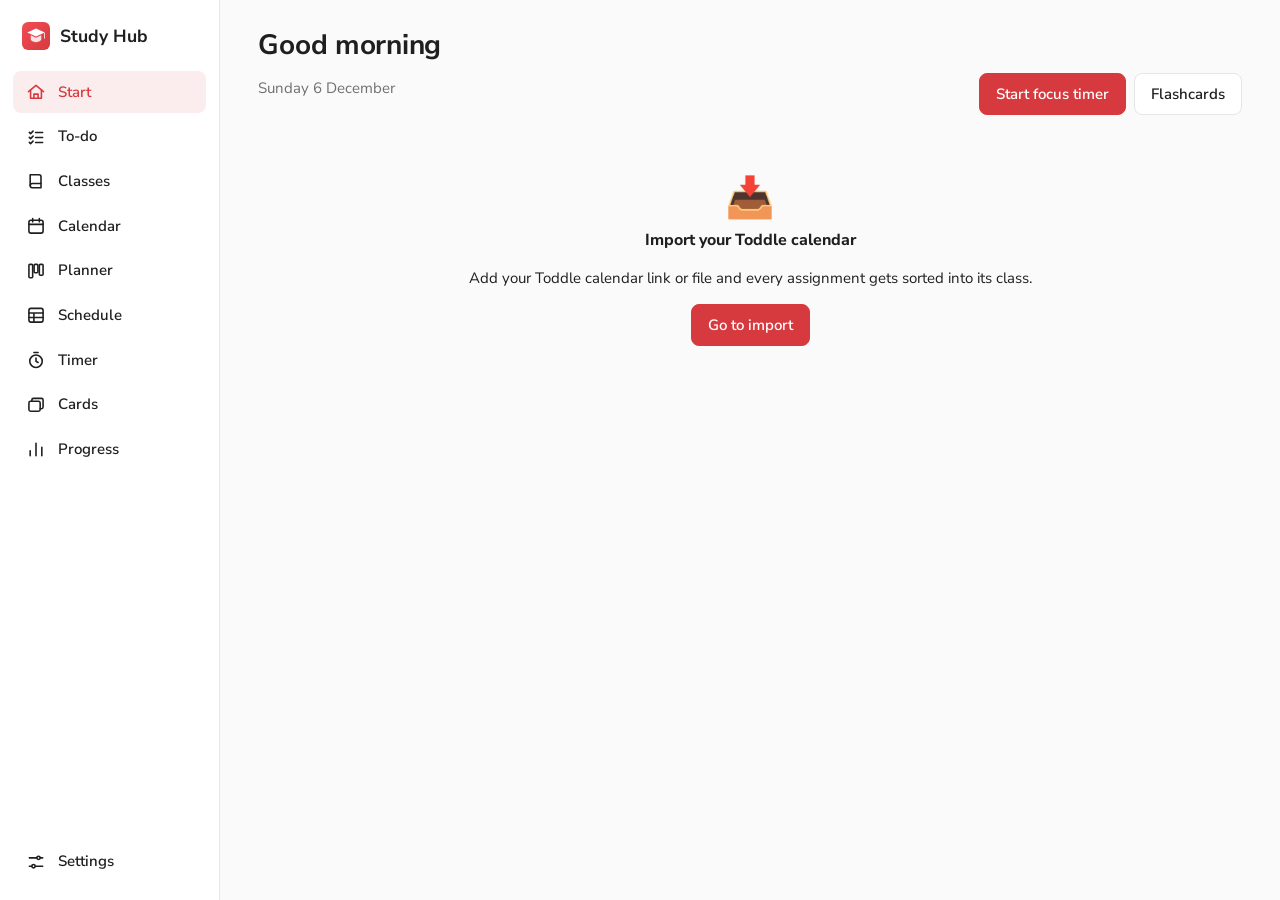
==== commit 24fdf15f: "Toddle-style theme: colours, buttons, tags and font Uses the design tokens from Toddle's web app: re" ====
--- a/study-hub.html
+++ b/study-hub.html
@@ -5,43 +5,48 @@
   <meta name="viewport" content="width=device-width, initial-scale=1">
   <title>Toddle Study Hub</title>
   <meta name="description" content="Assignments from Toddle sorted by class, plus a timer, flashcards, calendar and progress tracking.">
-  <meta name="theme-color" content="#4f46e5">
-    <link rel="icon" href="[data-uri]" type="image/svg+xml">
+  <meta name="theme-color" content="#d63a3f">
+    <link rel="icon" href="[data-uri]" type="image/svg+xml">
     <style>
-@font-face { font-family: "Nunito"; src: url("[data-uri]") format("woff2"); font-weight: 200 1000; font-display: swap; }
-
+@font-face { font-family: "Nunito Sans"; src: url("[data-uri]") format("woff2"); font-weight: 200 1000; font-display: swap; }
+
+/* Colours, radii and shadows follow Toddle's own design tokens (web.toddleapp.com, Nov 2026):
+   primary actions red-400, links blue-400, text neutral-100/400, borders neutral-800, tags 900-bg / 300-fg. */
 :root {
-  --bg: #f3f4fa; --card: #ffffff; --card-2: #f8f9fd; --text: #1d2033; --muted: #646b84; --line: #e5e7f0;
-  --accent: #4f46e5; --good: #059669; --bad: #dc2626; --warn: #b45309;
-  --shadow: 0 1px 2px rgba(22, 27, 66, .04), 0 6px 18px rgba(22, 27, 66, .06);
-  --shadow-lg: 0 10px 40px rgba(22, 27, 66, .18);
-  --radius: 16px;
-  --crit-a: #2563eb; --crit-b: #16a34a; --crit-c: #d97706; --crit-d: #9333ea;
-}
-:root[data-theme="dark"] { --bg: #0f1117; --card: #181b25; --card-2: #1d2130; --text: #eceef5; --muted: #98a0b8; --line: #2a2f3d; --good: #34d399; --bad: #f87171; --warn: #fbbf24; --shadow: none; --shadow-lg: 0 10px 40px rgba(0, 0, 0, .5); --crit-a: #60a5fa; --crit-b: #4ade80; --crit-c: #fbbf24; --crit-d: #c084fc; }
+  --bg: #fafafa; --card: #ffffff; --card-2: #f5f5f5; --hover: #f5f5f5; --text: #1f1f1f; --muted: #707070; --line: #e6e6e6; --line-bold: #cccccc;
+  --accent: #d63a3f; --accent-hover: color-mix(in srgb, var(--accent) 78%, #000); --link: #008392;
+  --selected: color-mix(in srgb, var(--accent) 9%, var(--card)); --selected-text: var(--accent);
+  --good: #008768; --bad: #d63a3f; --warn: #b56000;
+  --shadow: none; --shadow-hover: 0 2px 8px rgba(0, 0, 0, .1); --shadow-lg: 0 12px 24px rgba(0, 0, 0, .12);
+  --radius: 12px; --radius-btn: 8px;
+  --crit-a: #5a5ae2; --crit-b: #008768; --crit-c: #ca4f25; --crit-d: #a43dd7;
+  --tag-red-bg: #ffd9da; --tag-red: #ad1d22; --tag-orange-bg: #ffe0d6; --tag-orange: #9f3c19; --tag-green-bg: #e3f1c3; --tag-green: #3e6100;
+  --tag-blue-bg: #bffbfb; --tag-blue: #00616e; --tag-neutral-bg: #f5f5f5; --tag-neutral: #525252;
+}
+:root[data-theme="dark"] { --bg: #121212; --card: #1c1c1c; --card-2: #262626; --hover: #262626; --text: #f5f5f5; --muted: #adadad; --line: #333333; --line-bold: #525252; --link: #2addf1; --good: #04d4aa; --bad: #ff6169; --warn: #ffaa00; --shadow-hover: 0 2px 8px rgba(0, 0, 0, .5); --shadow-lg: 0 12px 24px rgba(0, 0, 0, .55); --crit-a: #8585ff; --crit-b: #04d4aa; --crit-c: #ff865d; --crit-d: #cc66ff; --tag-red-bg: #4a1517; --tag-red: #ffb2b6; --tag-orange-bg: #4a2316; --tag-orange: #ffc2ae; --tag-green-bg: #26350c; --tag-green: #c8e487; --tag-blue-bg: #003f49; --tag-blue: #7feaf6; --tag-neutral-bg: #262626; --tag-neutral: #ccc; }
 @media (prefers-color-scheme: dark) {
-  :root:not([data-theme="light"]) { --bg: #0f1117; --card: #181b25; --card-2: #1d2130; --text: #eceef5; --muted: #98a0b8; --line: #2a2f3d; --good: #34d399; --bad: #f87171; --warn: #fbbf24; --shadow: none; --shadow-lg: 0 10px 40px rgba(0, 0, 0, .5); --crit-a: #60a5fa; --crit-b: #4ade80; --crit-c: #fbbf24; --crit-d: #c084fc; }
+  :root:not([data-theme="light"]) { --bg: #121212; --card: #1c1c1c; --card-2: #262626; --hover: #262626; --text: #f5f5f5; --muted: #adadad; --line: #333333; --line-bold: #525252; --link: #2addf1; --good: #04d4aa; --bad: #ff6169; --warn: #ffaa00; --shadow-hover: 0 2px 8px rgba(0, 0, 0, .5); --shadow-lg: 0 12px 24px rgba(0, 0, 0, .55); --crit-a: #8585ff; --crit-b: #04d4aa; --crit-c: #ff865d; --crit-d: #cc66ff; --tag-red-bg: #4a1517; --tag-red: #ffb2b6; --tag-orange-bg: #4a2316; --tag-orange: #ffc2ae; --tag-green-bg: #26350c; --tag-green: #c8e487; --tag-blue-bg: #003f49; --tag-blue: #7feaf6; --tag-neutral-bg: #262626; --tag-neutral: #ccc; }
 }
 * { box-sizing: border-box; }
 html { color-scheme: light dark; }
 :root[data-theme="light"] { color-scheme: light; }
 :root[data-theme="dark"] { color-scheme: dark; }
-body { margin: 0; font: 16px/1.5 "Nunito", ui-rounded, system-ui, -apple-system, "Segoe UI", Roboto, sans-serif; background: var(--bg); color: var(--text); display: grid; grid-template-columns: 220px 1fr; min-height: 100vh; -webkit-font-smoothing: antialiased; }
+body { margin: 0; font: 15px/1.5 "Avenir Next", "Nunito Sans", system-ui, -apple-system, "Segoe UI", Roboto, sans-serif; background: var(--bg); color: var(--text); display: grid; grid-template-columns: 220px 1fr; min-height: 100vh; -webkit-font-smoothing: antialiased; }
 button, input, select, textarea { font-family: inherit; }
-a { color: var(--accent); }
-h1 { font-size: 1.85rem; font-weight: 800; letter-spacing: -.01em; margin: .2rem 0 .8rem; line-height: 1.2; }
-h2 { font-size: 1.05rem; font-weight: 800; margin: 0 0 .7rem; }
+a { color: var(--link); }
+h1 { font-size: 1.75rem; font-weight: 700; letter-spacing: -.01em; margin: .2rem 0 .8rem; line-height: 1.2; }
+h2 { font-size: 1.05rem; font-weight: 700; margin: 0 0 .7rem; }
 h3 { font-size: 1rem; font-weight: 750; margin: 0 0 .3rem; }
 .muted { color: var(--muted); } .small { font-size: .85rem; } .late { color: var(--bad); } .hidden { visibility: hidden; }
 .skip { position: absolute; left: -999px; } .skip:focus { left: 8px; top: 8px; z-index: 99; background: var(--card); padding: .5rem; }
 
 /* nav */
 .nav { position: sticky; top: 0; height: 100vh; padding: 1.1rem .8rem; display: flex; flex-direction: column; gap: 3px; background: var(--card); border-right: 1px solid var(--line); }
-.brand { display: flex; align-items: center; gap: .6rem; font-weight: 900; font-size: 1.1rem; padding: .3rem .6rem 1.1rem; }
-.nav a { display: flex; align-items: center; gap: .75rem; padding: .6rem .8rem; border-radius: 12px; color: var(--text); text-decoration: none; font-weight: 650; }
+.brand { display: flex; align-items: center; gap: .6rem; font-weight: 700; font-size: 1.1rem; padding: .3rem .6rem 1.1rem; }
+.nav a { display: flex; align-items: center; gap: .75rem; padding: .6rem .8rem; border-radius: var(--radius-btn); color: var(--text); text-decoration: none; font-weight: 600; }
 .nav a svg { width: 20px; height: 20px; flex: none; fill: none; stroke: currentColor; stroke-width: 1.9; stroke-linecap: round; stroke-linejoin: round; }
-.nav a:hover { background: var(--bg); }
-.nav a.active { background: color-mix(in srgb, var(--accent) 13%, transparent); color: var(--accent); }
+.nav a:hover { background: var(--hover); }
+.nav a.active { background: var(--selected); color: var(--selected-text); }
 .nav a b { margin-left: auto; font: 700 .8rem/1 ui-monospace, monospace; color: var(--accent); }
 .nav-end { margin-top: 0; }
 .nav-sync { margin-top: auto; padding: 0 .25rem .4rem; min-height: 2rem; }
@@ -65,18 +70,18 @@
 .back { display: inline-block; margin-bottom: .5rem; }
 
 /* buttons & forms */
-.btn { font: inherit; font-weight: 700; padding: .55rem 1.05rem; border-radius: 12px; border: 1px solid var(--line); background: var(--card); color: var(--text); cursor: pointer; text-decoration: none; display: inline-flex; align-items: center; gap: .4rem; }
-.btn:hover:not(:disabled) { border-color: var(--accent); }
+.btn { font: inherit; font-weight: 600; padding: .55rem 1rem; border-radius: var(--radius-btn); border: 1px solid var(--line); background: var(--card); color: var(--text); transition: background .12s, border-color .12s; cursor: pointer; text-decoration: none; display: inline-flex; align-items: center; gap: .4rem; }
+.btn:hover:not(:disabled) { background: var(--hover); border-color: var(--line-bold); }
 .btn:disabled { opacity: .45; cursor: not-allowed; }
 .btn.primary { background: var(--accent); border-color: var(--accent); color: #fff; }
-.btn.primary:hover:not(:disabled) { filter: brightness(1.08); }
-.btn.danger { color: var(--bad); } .btn.danger-solid { background: var(--bad); border-color: var(--bad); color: #fff; }
-.btn.small { padding: .32rem .75rem; font-size: .85rem; border-radius: 10px; } .btn.big { font-size: 1.15rem; padding: .8rem 2.2rem; }
+.btn.primary:hover:not(:disabled) { background: var(--accent-hover); border-color: var(--accent-hover); }
+.btn.danger { color: var(--bad); } .btn.danger-solid { background: var(--bad); border-color: var(--bad); color: #fff; } .btn.danger-solid:hover:not(:disabled) { background: var(--accent-hover); border-color: var(--accent-hover); }
+.btn.small { padding: .32rem .75rem; font-size: .85rem; border-radius: 6px; } .btn.big { font-size: 1.15rem; padding: .8rem 2.2rem; }
 .icon-btn { border: 0; background: var(--card-2); color: var(--muted); width: 2.2rem; height: 2.2rem; border-radius: 50%; font-size: 1.4rem; line-height: 1; cursor: pointer; } .icon-btn:hover { color: var(--text); }
-:focus-visible { outline: 3px solid color-mix(in srgb, var(--accent) 60%, transparent); outline-offset: 2px; }
-input, select, textarea { font: inherit; padding: .5rem .7rem; border-radius: 12px; border: 1px solid var(--line); background: var(--card-2); color: var(--text); width: 100%; }
+:focus-visible { outline: 2px solid #00b0c2; outline-offset: 2px; }
+input, select, textarea { font: inherit; padding: .55rem .75rem; border-radius: var(--radius-btn); border: 1px solid var(--line-bold); background: var(--card); color: var(--text); width: 100%; }
 textarea { resize: vertical; }
-.field { display: flex; flex-direction: column; gap: .25rem; font-weight: 700; font-size: .9rem; margin-bottom: .8rem; } .field .muted { font-weight: 500; }
+.field { display: flex; flex-direction: column; gap: .25rem; font-weight: 600; font-size: .9rem; margin-bottom: .8rem; } .field .muted { font-weight: 500; }
 .field.grow, .grow { flex: 1 1 200px; } .center-field { max-width: 260px; margin: 1rem auto 0; }
 .form-row { display: flex; gap: .8rem; flex-wrap: wrap; align-items: flex-end; } .form-row .field { flex: 1 1 140px; }
 .form-card { margin-top: 1rem; }
@@ -84,14 +89,14 @@
 .swatch { width: 34px; height: 34px; border-radius: 50%; border: 3px solid var(--card); box-shadow: 0 0 0 1px var(--line); cursor: pointer; } .swatch.active { box-shadow: 0 0 0 3px var(--text); }
 .swatches { display: grid; grid-template-columns: repeat(6, 34px); gap: .35rem; padding: .6rem; min-width: 0; }
 .note { background: color-mix(in srgb, var(--warn) 12%, transparent); border-left: 4px solid var(--warn); padding: .7rem .9rem; border-radius: 10px; margin: 1rem 0; font-size: .92rem; }
-.chip { font: inherit; font-size: .85rem; font-weight: 650; padding: .3rem .85rem; border-radius: 99px; border: 1px solid var(--line); background: var(--card); color: var(--text); cursor: pointer; } .chip.active { background: var(--accent); border-color: var(--accent); color: #fff; }
+.chip { font: inherit; font-size: .85rem; font-weight: 600; padding: .3rem .85rem; border-radius: 99px; border: 1px solid var(--line-bold); background: var(--card); color: var(--text); cursor: pointer; } .chip:hover { background: var(--hover); } .chip.active { background: var(--text); border-color: var(--text); color: var(--card); }
 .filters { display: flex; gap: .6rem; flex-wrap: wrap; align-items: center; margin: .5rem 0 1rem; } .filters select, .filters input { width: auto; flex: 1 1 140px; max-width: 220px; }
 .tabs { display: flex; gap: .3rem; justify-content: center; margin-bottom: 1rem; flex-wrap: wrap; } .tabs.left { justify-content: flex-start; border-bottom: 1px solid var(--line); gap: .2rem; }
-.tab { font: inherit; border: 0; background: transparent; color: var(--muted); padding: .4rem .9rem; border-radius: 99px; cursor: pointer; font-weight: 700; text-decoration: none; } .tab.active { background: color-mix(in srgb, var(--accent) 15%, transparent); color: var(--accent); }
-.tabs.left .tab { border-radius: 0; padding: .55rem .9rem; border-bottom: 3px solid transparent; margin-bottom: -1px; } .tabs.left .tab.active { background: none; border-bottom-color: var(--accent); }
+.tab { font: inherit; border: 0; background: transparent; color: var(--muted); padding: .4rem .9rem; border-radius: 99px; cursor: pointer; font-weight: 700; text-decoration: none; } .tab.active { background: var(--selected); color: var(--selected-text); }
+.tabs.left .tab { border-radius: 0; padding: .55rem .9rem; border-bottom: 3px solid transparent; margin-bottom: -1px; } .tabs.left .tab.active { background: none; color: var(--text); border-bottom-color: var(--accent); }
 .tab-hot .count { color: var(--bad); font-weight: 800; }
-.seg { display: inline-flex; background: var(--card-2); border: 1px solid var(--line); border-radius: 12px; padding: 3px; gap: 2px; }
-.seg-btn { font: inherit; font-size: .85rem; font-weight: 700; border: 0; background: transparent; color: var(--muted); padding: .3rem .8rem; border-radius: 9px; cursor: pointer; }
+.seg { display: inline-flex; background: var(--card-2); border: 1px solid var(--line); border-radius: var(--radius-btn); padding: 3px; gap: 2px; }
+.seg-btn { font: inherit; font-size: .85rem; font-weight: 600; border: 0; background: transparent; color: var(--muted); padding: .3rem .8rem; border-radius: 6px; cursor: pointer; }
 .seg-btn.on { background: var(--card); color: var(--text); box-shadow: 0 1px 3px rgba(0, 0, 0, .12); }
 
 /* rows */
@@ -103,55 +108,55 @@
 .trow { display: flex; gap: .8rem; padding: .65rem 0; border-bottom: 1px solid var(--line); align-items: flex-start; }
 .trow.is-done .task-title { color: var(--muted); text-decoration: line-through; }
 .trow.is-mat .task-title { color: var(--muted); font-weight: 600; }
-.check { flex: none; width: 22px; height: 22px; border-radius: 7px; border: 1.8px solid var(--muted); background: transparent; color: #fff; font-weight: 800; font-size: .8rem; cursor: pointer; display: grid; place-items: center; margin-top: 2px; padding: 0; } .check:hover { border-color: var(--accent); } .check[aria-pressed="true"] { background: var(--good); border-color: var(--good); }
+.check { flex: none; width: 20px; height: 20px; border-radius: 4px; border: 1.5px solid var(--line-bold); background: transparent; color: #fff; font-weight: 800; font-size: .8rem; cursor: pointer; display: grid; place-items: center; margin-top: 2px; padding: 0; } .check:hover { border-color: var(--text); } .check[aria-pressed="true"] { background: var(--good); border-color: var(--good); }
 .mat-lead { flex: none; width: 22px; height: 22px; display: grid; place-items: center; color: var(--muted); margin-top: 2px; }
 .ico { width: 18px; height: 18px; fill: none; stroke: currentColor; stroke-width: 1.8; stroke-linecap: round; stroke-linejoin: round; flex: none; }
 .task-main { flex: 1; min-width: 0; }
 .task-open { font: inherit; color: inherit; text-align: left; background: none; border: 0; padding: 0; cursor: pointer; display: block; width: 100%; }
-.task-open:hover .task-title, .task-open.task-title:hover { color: var(--accent); }
+.task-open:hover .task-title, .task-open.task-title:hover { color: var(--link); }
 .linkish { font-weight: 700; }
 .task-title { font-weight: 700; overflow-wrap: anywhere; display: block; }
 .task-meta { display: flex; gap: .25rem .75rem; flex-wrap: wrap; align-items: center; font-size: .82rem; color: var(--muted); margin-top: .15rem; } .due.late { color: var(--bad); font-weight: 650; }
 .res-count { display: inline-flex; align-items: center; gap: .15rem; } .res-count .ico { width: 14px; height: 14px; }
-.tag { font-size: .7rem; font-weight: 800; padding: .08rem .5rem; border-radius: 6px; background: var(--line); color: var(--muted); }
-.t-summ { background: color-mix(in srgb, var(--bad) 13%, transparent); color: var(--bad); } .t-form { background: color-mix(in srgb, var(--warn) 16%, transparent); color: var(--warn); } .t-quick { background: color-mix(in srgb, var(--good) 15%, transparent); color: var(--good); }
-.t-mat { background: transparent; border: 1px dashed var(--line); }
-.crit { display: inline-grid; place-items: center; min-width: 1.35rem; height: 1.35rem; padding: 0 .25rem; border-radius: 7px; font-size: .72rem; font-weight: 900; color: #fff; background: var(--muted); }
+.tag { font-size: .72rem; font-weight: 600; padding: .1rem .5rem; border-radius: 4px; background: var(--tag-blue-bg); color: var(--tag-blue); }
+.t-summ { background: var(--tag-red-bg); color: var(--tag-red); } .t-form { background: var(--tag-orange-bg); color: var(--tag-orange); } .t-quick { background: var(--tag-green-bg); color: var(--tag-green); }
+.t-mat { background: var(--tag-neutral-bg); color: var(--tag-neutral); }
+.crit { display: inline-grid; place-items: center; min-width: 1.35rem; height: 1.35rem; padding: 0 .25rem; border-radius: 4px; font-size: .72rem; font-weight: 700; color: #fff; background: var(--muted); }
 .crit-A { background: var(--crit-a); } .crit-B { background: var(--crit-b); } .crit-C { background: var(--crit-c); } .crit-D { background: var(--crit-d); }
 .task-meta .crit + .crit { margin-left: -.55rem; }
 .class-label { display: inline-flex; align-items: center; gap: .35rem; color: var(--muted); text-decoration: none; font-weight: 650; } a.class-label:hover { color: var(--text); }
 .dot { width: 9px; height: 9px; border-radius: 50%; background: var(--c, var(--muted)); flex: none; display: inline-block; }
 .ev-dot { flex: none; width: 22px; height: 22px; position: relative; } .ev-dot::after { content: ""; position: absolute; inset: 7px; border-radius: 50%; background: var(--accent); opacity: .5; } .ev-dot.off::after { background: var(--muted); }
-.mini-row { display: flex; justify-content: space-between; align-items: flex-start; gap: 1rem; padding: .6rem 0; border-bottom: 1px solid var(--line); text-decoration: none; color: var(--text); width: 100%; } .mini-row:last-child { border-bottom: 0; } .mini-row:hover .mini-title { color: var(--accent); }
+.mini-row { display: flex; justify-content: space-between; align-items: flex-start; gap: 1rem; padding: .6rem 0; border-bottom: 1px solid var(--line); text-decoration: none; color: var(--text); width: 100%; } .mini-row:last-child { border-bottom: 0; } .mini-row:hover .mini-title { color: var(--link); }
 .mini-row > span:first-child { display: flex; flex-direction: column; min-width: 0; } .mini-title { font-weight: 700; overflow-wrap: anywhere; } .mini-date { text-align: right; font-size: .82rem; color: var(--muted); white-space: nowrap; }
-.linkbtn { font: inherit; background: none; border: 0; padding: 0; color: var(--accent); text-decoration: underline; cursor: pointer; text-align: left; }
+.linkbtn { font: inherit; background: none; border: 0; padding: 0; color: var(--link); text-decoration: underline; cursor: pointer; text-align: left; }
 .pad { padding: 1rem 0; }
 
 /* start */
 .hero { border-top: 5px solid var(--c); }
 .hero-label { font-size: .75rem; font-weight: 800; text-transform: uppercase; letter-spacing: .07em; color: var(--muted); }
 .hero-title { font-size: 1.25rem; font-weight: 800; margin: .25rem 0 .3rem; line-height: 1.3; }
-.hero-count { display: flex; align-items: baseline; gap: .45rem; flex-wrap: wrap; margin: .8rem 0 .2rem; } .hero-count b { font-size: 2.4rem; line-height: 1; color: var(--c); font-weight: 900; } .hero-count span { font-weight: 700; } .hero-count .muted { font-weight: 500; width: 100%; font-size: .9rem; }
+.hero-count { display: flex; align-items: baseline; gap: .45rem; flex-wrap: wrap; margin: .8rem 0 .2rem; } .hero-count b { font-size: 2.4rem; line-height: 1; color: var(--c); font-weight: 700; } .hero-count span { font-weight: 700; } .hero-count .muted { font-weight: 500; width: 100%; font-size: .9rem; }
 .hero-rest { margin-top: .8rem; border-top: 1px solid var(--line); }
 .crunch { border-left: 4px solid var(--warn); } .crunch-row { padding: .4rem 0; }
-.catchup { display: flex; gap: 1rem 1.5rem; align-items: center; justify-content: space-between; flex-wrap: wrap; background: color-mix(in srgb, var(--accent) 7%, var(--card)); border-color: color-mix(in srgb, var(--accent) 30%, var(--line)); }
+.catchup { display: flex; gap: 1rem 1.5rem; align-items: center; justify-content: space-between; flex-wrap: wrap; background: var(--selected); border-color: color-mix(in srgb, var(--accent) 25%, var(--line)); }
 .catchup > div:first-child { flex: 1 1 320px; } .catchup h2 { margin-bottom: .25rem; } .catchup p { margin: 0; }
 
 /* classes */
 .class-card, .deck { text-decoration: none; color: var(--text); display: block; transition: transform .12s, box-shadow .12s; }
-.class-card:hover, .deck:hover { transform: translateY(-2px); box-shadow: var(--shadow-lg); }
+.class-card:hover, .deck:hover { box-shadow: var(--shadow-hover); border-color: var(--line-bold); }
 .deck { border-top: 5px solid var(--c); }
 .class-card { padding: 0; overflow: hidden; }
-.cc-banner { height: 78px; position: relative; background: linear-gradient(135deg, var(--c), color-mix(in srgb, var(--c) 55%, #fff)); }
+.cc-banner { height: 84px; position: relative; background: var(--c); }
 .cc-banner::after { content: ""; position: absolute; inset: 0; background: radial-gradient(circle at 85% 20%, rgba(255, 255, 255, .35) 0 18%, transparent 19%), radial-gradient(circle at 70% 110%, rgba(255, 255, 255, .2) 0 30%, transparent 31%); }
-.cc-icon { position: absolute; left: 1.1rem; bottom: -22px; width: 48px; height: 48px; border-radius: 14px; background: var(--card); display: grid; place-items: center; font-size: 1.5rem; box-shadow: var(--shadow); z-index: 1; }
-.cc-icon.big { position: static; width: 64px; height: 64px; font-size: 2rem; border-radius: 18px; flex: none; background: color-mix(in srgb, var(--c) 18%, var(--card)); box-shadow: none; }
+.cc-icon { position: absolute; left: 1.1rem; bottom: -22px; width: 48px; height: 48px; border-radius: 50%; background: var(--card); display: grid; place-items: center; font-size: 1.5rem; box-shadow: var(--shadow); z-index: 1; }
+.cc-icon.big { position: static; width: 64px; height: 64px; font-size: 2rem; border-radius: 50%; flex: none; background: color-mix(in srgb, var(--c) 18%, var(--card)); box-shadow: none; }
 .cc-code { position: absolute; right: .8rem; top: .6rem; color: #fff; font-size: .78rem; font-weight: 800; background: rgba(0, 0, 0, .18); padding: .1rem .5rem; border-radius: 99px; z-index: 1; }
 .cc-body { padding: 1.9rem 1.2rem 1.1rem; }
 .cc-body h3 { font-size: 1.08rem; margin: 0; }
 .cc-nums { display: flex; gap: .8rem; margin: .5rem 0 .3rem; font-size: .9rem; flex-wrap: wrap; }
 .cc-next { margin-top: .3rem; }
-.class-hero { display: flex; gap: 1rem; align-items: center; flex-wrap: wrap; padding: 1rem 1.2rem; margin-bottom: 1.1rem; border-radius: var(--radius); background: linear-gradient(120deg, color-mix(in srgb, var(--c) 16%, var(--card)), var(--card) 70%); border: 1px solid var(--line); border-left: 6px solid var(--c); }
+.class-hero { display: flex; gap: 1rem; align-items: center; flex-wrap: wrap; padding: 1rem 1.2rem; margin-bottom: 1.1rem; border-radius: var(--radius); background: var(--card); border: 1px solid var(--line); border-top: 6px solid var(--c); }
 .class-hero h1 { margin: 0; }
 .crit-grid { display: grid; grid-template-columns: repeat(auto-fit, minmax(170px, 1fr)); gap: .6rem; }
 .crit-box { display: flex; gap: .6rem; align-items: flex-start; padding: .6rem .7rem; border-radius: 12px; background: var(--card-2); } .crit-box .crit { width: 1.9rem; height: 1.9rem; font-size: .95rem; flex: none; } .crit-box.none { opacity: .6; } .crit-box.none .crit { background: var(--muted); }
@@ -234,8 +239,8 @@
 .facts { display: grid; grid-template-columns: auto 1fr; gap: .3rem 1rem; margin: 1rem 0; font-size: .92rem; } .facts dt { color: var(--muted); font-weight: 650; } .facts dd { margin: 0; font-weight: 650; }
 .drawer .seg { margin: .2rem 0 .4rem; } .drawer .seg-btn { padding: .4rem .95rem; }
 .res-list { display: flex; flex-direction: column; gap: .4rem; }
-.res { display: flex; align-items: center; gap: .7rem; padding: .6rem .8rem; border: 1px solid var(--line); border-radius: 12px; text-decoration: none; color: var(--text); background: var(--card-2); } .res:hover { border-color: var(--accent); }
-.res .ico { width: 22px; height: 22px; color: var(--accent); } .res span { display: flex; flex-direction: column; min-width: 0; } .res small { color: var(--muted); overflow: hidden; text-overflow: ellipsis; white-space: nowrap; }
+.res { display: flex; align-items: center; gap: .7rem; padding: .6rem .8rem; border: 1px solid var(--line); border-radius: 12px; text-decoration: none; color: var(--text); background: var(--card); } .res:hover { background: var(--hover); border-color: var(--line-bold); }
+.res .ico { width: 22px; height: 22px; color: var(--link); } .res span { display: flex; flex-direction: column; min-width: 0; } .res small { color: var(--muted); overflow: hidden; text-overflow: ellipsis; white-space: nowrap; }
 .res-slides .ico { color: #d97706; } .res-doc .ico { color: #2563eb; } .res-sheet .ico { color: #16a34a; } .res-form .ico { color: #7c3aed; } .res-video .ico { color: #dc2626; }
 .rich { font-size: .95rem; overflow-wrap: anywhere; } .rich p { margin: 0 0 .7rem; } .rich ul, .rich ol { padding-left: 1.3rem; margin: 0 0 .7rem; }
 .drawer-plan .field { margin-bottom: 0; }
@@ -263,7 +268,7 @@
 @media (max-width: 760px) { .sched-frame { height: calc(100vh - 10rem); } }
 
 .narrow { max-width: 780px; }
-.note.info { background: color-mix(in srgb, var(--accent) 8%, transparent); border-left-color: var(--accent); }
+.note.info { background: color-mix(in srgb, var(--link) 9%, transparent); border-left-color: var(--link); }
 
 /* planner */
 .pweek { display: grid; grid-template-columns: repeat(auto-fill, minmax(190px, 1fr)); gap: .6rem; align-items: start; margin-bottom: 1rem; }
@@ -312,11 +317,11 @@
 .alertbar { display: flex; align-items: center; gap: .75rem; padding: .6rem .9rem; margin-bottom: 1rem; border: 1px solid color-mix(in srgb, var(--warn) 45%, var(--line)); border-left: 4px solid var(--warn); border-radius: var(--radius); background: color-mix(in srgb, var(--warn) 9%, var(--card)); }
 .alertbar.hot { border-color: color-mix(in srgb, var(--bad) 45%, var(--line)); border-left-color: var(--bad); background: color-mix(in srgb, var(--bad) 8%, var(--card)); }
 .alertbar-text { flex: 1; font-size: .92rem; } .alertbar-x { border: 0; background: none; color: var(--muted); font-size: 1.3rem; line-height: 1; cursor: pointer; padding: 0 .25rem; }
-.nav a b.count-badge { margin-left: auto; min-width: 1.25rem; padding: .05rem .4rem; border-radius: 99px; background: var(--bad); color: #fff; font: 800 .7rem/1.3 "Nunito", system-ui, sans-serif; text-align: center; }
+.nav a b.count-badge { margin-left: auto; min-width: 1.25rem; padding: .05rem .4rem; border-radius: 99px; background: var(--bad); color: #fff; font: 700 .7rem/1.3 "Avenir Next", "Nunito Sans", system-ui, sans-serif; text-align: center; }
 .nav a b.count-badge[hidden] { display: none; }
 .alist > .arow { border-bottom: 1px solid var(--line); } .alist > .arow:last-child { border-bottom: 0; }
 .arow { display: flex; align-items: flex-start; justify-content: space-between; gap: 1rem; padding: .7rem 0; }
-.arow-main { min-width: 0; flex: 1; } .arow .task-title { text-decoration: none; color: var(--text); } .arow .task-title:hover { color: var(--accent); }
+.arow-main { min-width: 0; flex: 1; } .arow .task-title { text-decoration: none; color: var(--text); } .arow .task-title:hover { color: var(--link); }
 .arow-actions { display: flex; align-items: center; gap: .4rem; flex: none; flex-wrap: wrap; justify-content: flex-end; }
 .soonc { color: var(--warn); font-weight: 700; } .arow.hot .late { font-weight: 700; }
 .more { position: relative; } .more > summary { list-style: none; cursor: pointer; } .more > summary::-webkit-details-marker { display: none; }
@@ -335,7 +340,7 @@
 <body>
   <a class="skip" href="#view">Skip to content</a>
   <nav class="nav" aria-label="Main">
-    <div class="brand"><img src="[data-uri]" alt="" width="28" height="28"><span>Study Hub</span></div>
+    <div class="brand"><img src="[data-uri]" alt="" width="28" height="28"><span>Study Hub</span></div>
     <a href="#/" data-nav="start"><svg viewBox="0 0 24 24" aria-hidden="true"><path d="M3 11.5 12 4l9 7.5"/><path d="M5.5 10v9.5h13V10"/><path d="M9.5 19.5v-5h5v5"/></svg><span>Start</span></a>
     <a href="#/todo" data-nav="todo"><svg viewBox="0 0 24 24" aria-hidden="true"><path d="M4 6.5l1.5 1.5L8.5 5M4 12.5l1.5 1.5 3-3M4 18.5l1.5 1.5 3-3"/><path d="M11.5 6.5H20M11.5 12.5H20M11.5 18.5H20"/></svg><span>To-do</span><b id="nav-todo" class="count-badge" hidden></b></a>
     <a href="#/classes" data-nav="classes"><svg viewBox="0 0 24 24" aria-hidden="true"><path d="M5 4.5h10.5A2.5 2.5 0 0 1 18 7v13H7.5A2.5 2.5 0 0 1 5 17.5z"/><path d="M5 17.5A2.5 2.5 0 0 1 7.5 15H18"/></svg><span>Classes</span></a>
@@ -744,7 +749,8 @@
 }
 
 // ---------- colours ----------
-const PALETTE = ['#6366f1', '#ec4899', '#f59e0b', '#10b981', '#06b6d4', '#a16207', '#8b5cf6', '#84cc16', '#f97316', '#14b8a6', '#0ea5e9', '#d946ef'];
+// Toddle's decorative colours (500 and 400 steps), so class colours sit well next to its red.
+const PALETTE = ['#6a6af5', '#ef4371', '#e8653a', '#00ac8a', '#00b0c2', '#d67d00', '#b646ee', '#6d9c00', '#008392', '#cd3769', '#5a5ae2', '#ca4f25'];
 
 /**
  * Gives every class a colour once and keeps it: existing choices never change,
@@ -922,7 +928,7 @@
   settings: {
     name: '',
     theme: 'auto',
-    accent: '#4f46e5',
+    accent: '#d63a3f',
     time24: true,
     weekStart: 1,
     hideClosures: false,
@@ -969,7 +975,11 @@
   const base = defaults();
   try {
     const raw = JSON.parse(localStorage.getItem(KEY) || 'null');
-    if (raw) return { ...base, ...raw, settings: { ...base.settings, ...(raw.settings || {}) } };
+    if (raw) {
+      const settings = { ...base.settings, ...(raw.settings || {}) };
+      if (settings.accent === '#4f46e5') settings.accent = base.settings.accent; // old default -> Toddle-style red
+      return { ...base, ...raw, settings };
+    }
   } catch (e) {
     console.warn('Could not read saved data', e);
   }
@@ -3554,7 +3564,8 @@
 }
 
 // ================= SETTINGS =================
-const ACCENTS = ['#4f46e5', '#db2777', '#059669', '#c2410c', '#0369a1', '#7c3aed'];
+// Toddle palette: red-400, blue-400, violet-400, pink-400, teal-400, orange-400
+const ACCENTS = ['#d63a3f', '#008392', '#5a5ae2', '#cd3769', '#008768', '#ca4f25'];
 
 actions['sync-now'] = async (el) => {
   const url = document.getElementById('feed-url').value.trim();
